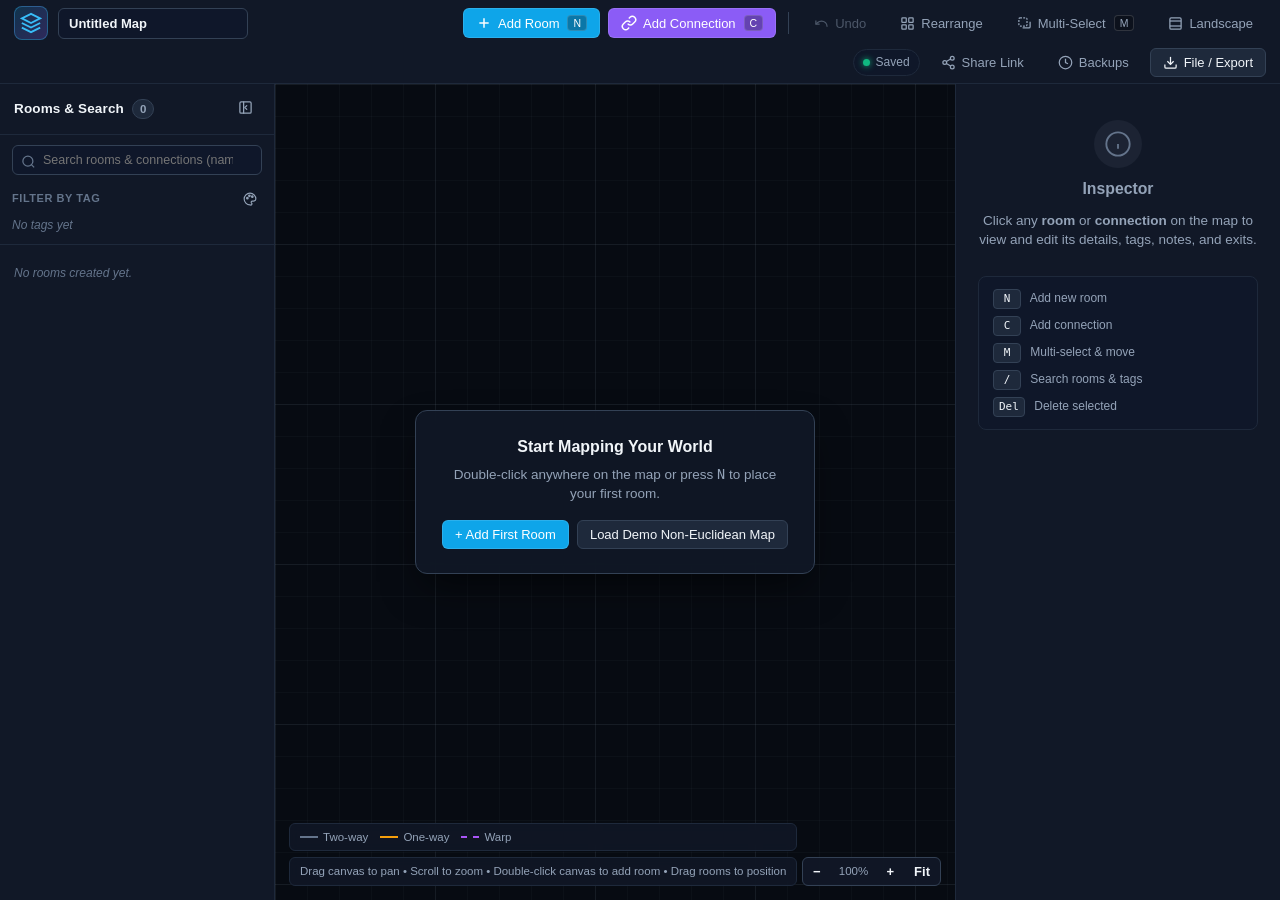
==== non-euclidean-mapper/index.html @ a2748dff "Add global tag colors dialog with backward-compatible save formats" ====
<!DOCTYPE html>
<html lang="en">
<head>
  <meta charset="UTF-8" />
  <meta name="viewport" content="width=device-width, initial-scale=1.0" />
  <title>Non-Euclidean Mapper</title>
  <link rel="icon" type="image/png" href="favicon.png" />
  <link rel="apple-touch-icon" href="favicon.png" />
  <link rel="stylesheet" href="styles.css" />
</head>
<body>
  <div id="app">
    <!-- Top Toolbar -->
    <header class="topbar">
      <div class="brand">
        <div class="brand-icon" title="Non-Euclidean Game Mapper">
          <svg width="22" height="22" viewBox="0 0 24 24" fill="none" stroke="currentColor" stroke-width="2">
            <polygon points="12 2 2 7 12 12 22 7 12 2"></polygon>
            <polyline points="2 17 12 22 22 17"></polyline>
            <polyline points="2 12 12 17 22 12"></polyline>
          </svg>
        </div>
        <input
          id="map-title-input"
          class="map-title-input"
          type="text"
          value="Untitled Map"
          aria-label="Map Title"
          title="Click to rename map"
        />
      </div>

      <div class="toolbar-primary">
        <button id="btn-add-room" class="btn btn-primary" aria-label="Add Room" data-tooltip="Add Room" title="Add a new room (Shortcut: N or Double-click map)">
          <svg width="16" height="16" viewBox="0 0 24 24" fill="none" stroke="currentColor" stroke-width="2.2">
            <line x1="12" y1="5" x2="12" y2="19"></line>
            <line x1="5" y1="12" x2="19" y2="12"></line>
          </svg>
          <span class="btn-label">Add Room</span> <kbd>N</kbd>
        </button>

        <button id="btn-add-connection" class="btn btn-accent" aria-label="Add Connection" data-tooltip="Add Connection" title="Connect two rooms via list or nested visual map (Shortcut: C)">
          <svg width="16" height="16" viewBox="0 0 24 24" fill="none" stroke="currentColor" stroke-width="2.2">
            <path d="M10 13a5 5 0 0 0 7.54.54l3-3a5 5 0 0 0-7.07-7.07l-1.72 1.71"></path>
            <path d="M14 11a5 5 0 0 0-7.54-.54l-3 3a5 5 0 0 0 7.07 7.07l1.71-1.71"></path>
          </svg>
          <span class="btn-label">Add Connection</span> <kbd>C</kbd>
        </button>

        <div class="toolbar-divider"></div>

        <button id="btn-undo" class="btn btn-ghost" aria-label="Undo" data-tooltip="Undo" title="Undo last change (Ctrl+Z)" disabled>
          <svg width="15" height="15" viewBox="0 0 24 24" fill="none" stroke="currentColor" stroke-width="2">
            <path d="M3 7v6h6"></path>
            <path d="M21 17a9 9 0 0 0-9-9 9 9 0 0 0-6 2.3L3 13"></path>
          </svg>
          <span class="btn-label">Undo</span>
        </button>

        <button id="btn-auto-arrange" class="btn btn-ghost" aria-label="Rearrange" data-tooltip="Rearrange" title="Gently rearrange map layout (Undoable)">
          <svg width="15" height="15" viewBox="0 0 24 24" fill="none" stroke="currentColor" stroke-width="2">
            <rect x="3" y="3" width="7" height="7" rx="1"></rect>
            <rect x="14" y="3" width="7" height="7" rx="1"></rect>
            <rect x="14" y="14" width="7" height="7" rx="1"></rect>
            <rect x="3" y="14" width="7" height="7" rx="1"></rect>
          </svg>
          <span class="btn-label">Rearrange</span>
        </button>

        <button id="btn-multi-select" class="btn btn-ghost" aria-label="Multi-Select" data-tooltip="Multi-Select" title="Toggle Multi-Select mode to select &amp; move multiple rooms at once (Shortcut: M or Shift+Click)">
          <svg width="15" height="15" viewBox="0 0 24 24" fill="none" stroke="currentColor" stroke-width="2">
            <rect x="3" y="3" width="13" height="13" rx="2" stroke-dasharray="3 2"></rect>
            <path d="M9 19h10a2 2 0 0 0 2-2V9"></path>
          </svg>
          <span id="multi-select-btn-label" class="btn-label">Multi-Select</span> <kbd>M</kbd>
        </button>

        <button id="btn-landscape-mode" class="btn btn-ghost desktop-only" aria-label="Landscape Mode" data-tooltip="Landscape Mode (Top/Bottom Panels)" title="Toggle Landscape Mode (Move Left &amp; Right sidebars to Top &amp; Bottom)">
          <svg width="15" height="15" viewBox="0 0 24 24" fill="none" stroke="currentColor" stroke-width="2">
            <rect x="3" y="3" width="18" height="18" rx="2"></rect>
            <line x1="3" y1="8" x2="21" y2="8"></line>
            <line x1="3" y1="16" x2="21" y2="16"></line>
          </svg>
          <span class="btn-label">Landscape</span>
        </button>
      </div>

      <div class="toolbar-right">
        <div id="autosave-indicator" class="autosave-pill" aria-label="Autosave status: Saved" data-tooltip="Autosaved" title="Automatic local save &amp; rolling backups enabled">
          <span class="status-dot"></span>
          <span id="autosave-text" class="btn-label">Saved</span>
        </div>

        <button id="btn-share-link" class="btn btn-ghost" aria-label="Share Link" data-tooltip="Share Link" title="Copy compressed shareable link (?save=...)">
          <svg width="15" height="15" viewBox="0 0 24 24" fill="none" stroke="currentColor" stroke-width="2">
            <circle cx="18" cy="5" r="3"></circle>
            <circle cx="6" cy="12" r="3"></circle>
            <circle cx="18" cy="19" r="3"></circle>
            <line x1="8.59" y1="13.51" x2="15.42" y2="17.49"></line>
            <line x1="15.41" y1="6.51" x2="8.59" y2="10.49"></line>
          </svg>
          <span class="btn-label">Share Link</span>
        </button>

        <button id="btn-backups" class="btn btn-ghost" aria-label="Backups" data-tooltip="Backups" title="View autosave history &amp; backups">
          <svg width="15" height="15" viewBox="0 0 24 24" fill="none" stroke="currentColor" stroke-width="2">
            <circle cx="12" cy="12" r="10"></circle>
            <polyline points="12 6 12 12 16 14"></polyline>
          </svg>
          <span class="btn-label">Backups</span>
        </button>

        <div class="dropdown">
          <button id="btn-file-menu" class="btn btn-secondary" aria-label="File / Export" data-tooltip="File / Export" title="File &amp; Export Menu">
            <svg width="15" height="15" viewBox="0 0 24 24" fill="none" stroke="currentColor" stroke-width="2">
              <path d="M21 15v4a2 2 0 0 1-2 2H5a2 2 0 0 1-2-2v-4"></path>
              <polyline points="7 10 12 15 17 10"></polyline>
              <line x1="12" y1="15" x2="12" y2="3"></line>
            </svg>
            <span class="btn-label">File / Export</span>
          </button>
          <div id="file-dropdown-menu" class="dropdown-menu hidden">
            <button id="menu-export-link" class="dropdown-item">
              <span>Copy Shareable Link (<code>?save=...</code>)</span>
              <small>Compressed URL</small>
            </button>
            <div class="dropdown-sep"></div>
            <button id="menu-export-yaml" class="dropdown-item">
              <span>Save as YAML (<code>.yaml</code>)</span>
              <small>Human-readable</small>
            </button>
            <button id="menu-export-json" class="dropdown-item">
              <span>Save as JSON (<code>.json</code>)</span>
              <small>Standard data</small>
            </button>
            <div class="dropdown-sep"></div>
            <button id="menu-import-file" class="dropdown-item">
              <span>Load Map File (<code>.yaml</code> / <code>.json</code>)</span>
            </button>
            <div class="dropdown-sep"></div>
            <button id="menu-load-demo" class="dropdown-item">
              <span>Load Demo Non-Euclidean Map</span>
            </button>
            <button id="menu-clear-map" class="dropdown-item danger">
              <span>New Empty Map</span>
            </button>
          </div>
        </div>
        <input id="file-import-input" type="file" accept=".yaml,.yml,.json" class="hidden" />
      </div>
    </header>

    <!-- Main Workspace -->
    <div class="workspace">
      <!-- Mobile Backdrop for Left Sidebar Dialog -->
      <div id="mobile-left-backdrop" class="mobile-backdrop hidden"></div>

      <!-- Left Sidebar: Search & Filter by Tag or Name (Priority 4) -->
      <aside id="left-sidebar" class="sidebar sidebar-left" aria-label="Rooms and Search">
        <div class="sidebar-header">
          <div style="display: flex; align-items: center; gap: 8px;">
            <h2>Rooms &amp; Search</h2>
            <span id="room-count-badge" class="badge">0</span>
          </div>
          <div style="display: flex; align-items: center; gap: 4px;">
            <button id="btn-collapse-left-sidebar" type="button" class="icon-btn desktop-only" aria-label="Collapse sidebar" data-tooltip="Collapse sidebar" title="Collapse left sidebar">
              <svg width="15" height="15" viewBox="0 0 24 24" fill="none" stroke="currentColor" stroke-width="2" stroke-linecap="round" stroke-linejoin="round">
                <rect x="3" y="3" width="18" height="18" rx="2" ry="2"></rect>
                <line x1="9" y1="3" x2="9" y2="21"></line>
                <polyline points="14 9 11 12 14 15"></polyline>
              </svg>
            </button>
            <button id="btn-close-left-dialog" type="button" class="icon-btn mobile-only" aria-label="Close Search Dialog" title="Close Search Dialog">&times;</button>
          </div>
        </div>

        <div class="search-box-wrap">
          <svg class="search-icon" width="15" height="15" viewBox="0 0 24 24" fill="none" stroke="currentColor" stroke-width="2">
            <circle cx="11" cy="11" r="8"></circle>
            <line x1="21" y1="21" x2="16.65" y2="16.65"></line>
          </svg>
          <input
            id="search-input"
            type="text"
            placeholder="Search rooms &amp; connections (name, label, tag, notes)... (/)"
            autocomplete="off"
          />
          <button id="btn-clear-search" class="icon-btn hidden" title="Clear search">&times;</button>
        </div>

        <div class="tag-filter-section">
          <div class="section-label-row">
            <span class="section-label">Filter by Tag</span>
            <div class="section-label-actions">
              <button id="btn-clear-tag-filter" class="link-btn hidden">Clear</button>
              <button id="btn-tag-colors-filter" type="button" class="icon-btn tag-palette-btn" aria-label="Tag Colors" data-tooltip="Tag Colors" title="Color tags">
                <svg width="14" height="14" viewBox="0 0 24 24" fill="none" stroke="currentColor" stroke-width="2" stroke-linecap="round" stroke-linejoin="round">
                  <path d="M12 22a10 10 0 1 1 10-10c0 2.5-2 3.5-4 3.5h-2a2 2 0 0 0-1.5 3.3A1.9 1.9 0 0 1 12 22z"></path>
                  <circle cx="7.5" cy="10.5" r="1.3" fill="currentColor"></circle>
                  <circle cx="11" cy="6.5" r="1.3" fill="currentColor"></circle>
                  <circle cx="16" cy="8" r="1.3" fill="currentColor"></circle>
                </svg>
              </button>
            </div>
          </div>
          <div id="tag-filter-list" class="tag-chip-list">
            <span class="muted-hint">No tags yet</span>
          </div>
        </div>

        <div id="room-search-results" class="room-list" role="listbox" aria-label="Rooms list">
          <!-- Populated dynamically -->
        </div>
      </aside>

      <!-- Center: Interactive Draggable Map Canvas (Priority 1) -->
      <main id="map-container" class="map-container">
        <svg id="map-svg" class="map-svg" xmlns="http://www.w3.org/2000/svg">
          <defs>
            <!-- Grid pattern -->
            <pattern id="minor-grid" width="32" height="32" patternUnits="userSpaceOnUse">
              <path d="M 32 0 L 0 0 0 32" fill="none" stroke="rgba(148, 163, 184, 0.07)" stroke-width="1" />
            </pattern>
            <pattern id="major-grid" width="160" height="160" patternUnits="userSpaceOnUse">
              <rect width="160" height="160" fill="url(#minor-grid)" />
              <path d="M 160 0 L 0 0 0 160" fill="none" stroke="rgba(148, 163, 184, 0.14)" stroke-width="1" />
            </pattern>

            <!-- Arrowheads for connections -->
            <marker id="arrow-oneway" viewBox="0 0 12 12" refX="9" refY="6" markerWidth="8" markerHeight="8" orient="auto-start-reverse">
              <path d="M 1 2 L 10 6 L 1 10 z" fill="#f59e0b" />
            </marker>
            <marker id="arrow-oneway-warp" viewBox="0 0 12 12" refX="9" refY="6" markerWidth="8" markerHeight="8" orient="auto-start-reverse">
              <path d="M 1 2 L 10 6 L 1 10 z" fill="#c084fc" />
            </marker>
            <marker id="arrow-twoway" viewBox="0 0 12 12" refX="9" refY="6" markerWidth="6.5" markerHeight="6.5" orient="auto-start-reverse">
              <path d="M 2 2.5 L 9.5 6 L 2 9.5 z" fill="#64748b" />
            </marker>
            <marker id="arrow-twoway-warp" viewBox="0 0 12 12" refX="9" refY="6" markerWidth="6.5" markerHeight="6.5" orient="auto-start-reverse">
              <path d="M 2 2.5 L 9.5 6 L 2 9.5 z" fill="#a855f7" />
            </marker>
            <marker id="arrow-selected" viewBox="0 0 12 12" refX="9" refY="6" markerWidth="8" markerHeight="8" orient="auto-start-reverse">
              <path d="M 1 2 L 10 6 L 1 10 z" fill="#38bdf8" />
            </marker>
            <marker id="arrow-search-match" viewBox="0 0 12 12" refX="9" refY="6" markerWidth="8" markerHeight="8" orient="auto-start-reverse">
              <path d="M 1 2 L 10 6 L 1 10 z" fill="#10b981" />
            </marker>

            <!-- Rainbow gradient for room accent bars -->
            <linearGradient id="rainbow-gradient" x1="0%" y1="0%" x2="0%" y2="100%">
              <stop offset="0%" stop-color="#ef4444" />
              <stop offset="20%" stop-color="#f97316" />
              <stop offset="40%" stop-color="#eab308" />
              <stop offset="60%" stop-color="#10b981" />
              <stop offset="80%" stop-color="#06b6d4" />
              <stop offset="100%" stop-color="#8b5cf6" />
            </linearGradient>
          </defs>

          <!-- Infinite background grid -->
          <rect id="grid-bg" width="100%" height="100%" fill="url(#major-grid)" />

          <!-- Pan & Zoom Viewport Group -->
          <g id="map-viewport">
            <g id="connections-layer"></g>
            <g id="rooms-layer"></g>
          </g>
          <rect id="marquee-select-box" class="marquee-select-box hidden" x="0" y="0" width="0" height="0" />
        </svg>

        <!-- Floating button to re-open collapsed Left Sidebar on Desktop -->
        <button
          id="btn-expand-left-sidebar"
          type="button"
          class="map-hud-top-left hidden desktop-only"
          aria-label="Expand Rooms &amp; Search sidebar"
          data-tooltip="Expand Rooms &amp; Search"
          title="Expand Rooms &amp; Search sidebar (/)"
        >
          <svg width="15" height="15" viewBox="0 0 24 24" fill="none" stroke="currentColor" stroke-width="2" stroke-linecap="round" stroke-linejoin="round">
            <rect x="3" y="3" width="18" height="18" rx="2" ry="2"></rect>
            <line x1="9" y1="3" x2="9" y2="21"></line>
            <polyline points="12 9 15 12 12 15"></polyline>
          </svg>
          <span>Rooms &amp; Search</span>
          <span id="expand-room-count-badge" class="badge">0</span>
        </button>

        <!-- Empty State Overlay -->
        <div id="map-empty-state" class="map-empty-state hidden">
          <div class="empty-card">
            <h3>Start Mapping Your World</h3>
            <p>Double-click anywhere on the map or press <kbd>N</kbd> to place your first room.</p>
            <div class="empty-actions">
              <button id="btn-empty-add-room" class="btn btn-primary">+ Add First Room</button>
              <button id="btn-empty-load-demo" class="btn btn-secondary">Load Demo Non-Euclidean Map</button>
            </div>
          </div>
        </div>

        <!-- Map Legend & Bottom Controls -->
        <div class="map-hud-bottom-left">
          <div class="legend-pill">
            <span class="legend-item"><span class="legend-line twoway"></span> Two-way</span>
            <span class="legend-item"><span class="legend-line oneway"></span> One-way</span>
            <span class="legend-item"><span class="legend-line warp"></span> Warp</span>
          </div>
          <div class="map-hint-pill">
            Drag canvas to pan • Scroll to zoom • Double-click canvas to add room • Drag rooms to position
          </div>
        </div>

        <div class="map-hud-bottom-right">
          <button id="btn-zoom-out" class="hud-btn" title="Zoom Out (-)">&minus;</button>
          <span id="zoom-level-text" class="zoom-readout">100%</span>
          <button id="btn-zoom-in" class="hud-btn" title="Zoom In (+)">+</button>
          <button id="btn-zoom-fit" class="hud-btn" title="Center &amp; Fit Map (F)">Fit</button>
        </div>
      </main>

      <!-- Right Sidebar: Room / Connection Inspector & Editor (Priority 2) -->
      <aside id="right-sidebar" class="sidebar sidebar-right">
        <!-- Mobile Bottom Sheet Drag/Expand Handle -->
        <div id="mobile-sheet-handle" class="mobile-sheet-handle mobile-only" title="Tap to toggle compact / full sheet">
          <div class="sheet-pill-bar"></div>
          <span id="mobile-sheet-peek-label" class="mobile-sheet-peek-label">Tap to expand / collapse</span>
        </div>

        <!-- Empty Selection State -->
        <div id="inspector-empty" class="inspector-placeholder">
          <div class="placeholder-icon">
            <svg width="28" height="28" viewBox="0 0 24 24" fill="none" stroke="currentColor" stroke-width="1.6">
              <circle cx="12" cy="12" r="10"></circle>
              <line x1="12" y1="16" x2="12" y2="12"></line>
              <line x1="12" y1="8" x2="12.01" y2="8"></line>
            </svg>
          </div>
          <h3>Inspector</h3>
          <p>Click any <strong>room</strong> or <strong>connection</strong> on the map to view and edit its details, tags, notes, and exits.</p>
          <div class="quick-tips">
            <div><kbd>N</kbd> Add new room</div>
            <div><kbd>C</kbd> Add connection</div>
            <div><kbd>M</kbd> Multi-select &amp; move</div>
            <div><kbd>/</kbd> Search rooms &amp; tags</div>
            <div><kbd>Del</kbd> Delete selected</div>
          </div>
        </div>

        <!-- Multi-Select & Batch Actions -->
        <div id="inspector-multiselect" class="inspector-content hidden">
          <div class="sidebar-header">
            <h2>Multi-Select &amp; Batch Actions</h2>
            <button id="btn-close-multiselect" class="icon-btn" title="Exit Multi-Select (Esc)">&times;</button>
          </div>
          <div class="inspector-body">
            <div class="inspector-card">
              <div class="card-title-row">
                <h4><span id="multiselect-count">0</span> Rooms Selected</h4>
              </div>
              <p class="card-subtext">
                Click rooms (or drag a box on the canvas) to select/deselect them, then <strong>drag any selected room</strong> to move the group together.
              </p>
              <div class="quick-actions-row" style="margin-top: 4px;">
                <button id="btn-multiselect-all" type="button" class="btn btn-secondary btn-sm full-width">
                  Select All Visible Rooms
                </button>
                <button id="btn-multiselect-clear" type="button" class="btn btn-ghost btn-sm full-width">
                  Clear Selection
                </button>
              </div>
            </div>

            <!-- Batch Action 1: Batch Rotation (Positions + Internal Directions) -->
            <div class="inspector-card">
              <div class="card-title-row">
                <h4>Batch Rotate (<span style="font-weight: 400; color: var(--text-secondary);">N &times; 45&deg;</span>)</h4>
              </div>
              <p class="card-subtext">
                Rotate selected rooms around their center of gravity and/or rotate cardinal &amp; ordinal directions on internal connections.
              </p>
              <div class="checkbox-row" style="margin: 2px 0 4px;">
                <label class="checkbox-label">
                  <input id="batch-rot-positions" type="checkbox" checked />
                  Rotate positions around center of gravity
                </label>
                <label class="checkbox-label">
                  <input id="batch-rot-directions" type="checkbox" checked />
                  Rotate internal connection directions (N/NE/E/...)
                </label>
              </div>
              <div id="batch-rotate-btns" class="batch-rotate-row">
                <button type="button" class="btn btn-secondary btn-xs batch-rot-btn" data-steps="-2" title="Rotate 90° Counter-Clockwise">&larrhk; &minus;90&deg;</button>
                <button type="button" class="btn btn-secondary btn-xs batch-rot-btn" data-steps="-1" title="Rotate 45° Counter-Clockwise">&larrhk; &minus;45&deg;</button>
                <button type="button" class="btn btn-secondary btn-xs batch-rot-btn" data-steps="1" title="Rotate 45° Clockwise">&rarrhk; +45&deg;</button>
                <button type="button" class="btn btn-secondary btn-xs batch-rot-btn" data-steps="2" title="Rotate 90° Clockwise">&rarrhk; +90&deg;</button>
                <button type="button" class="btn btn-secondary btn-xs batch-rot-btn" data-steps="4" title="Rotate 180°">&#8635; 180&deg;</button>
              </div>
            </div>

            <!-- Batch Action 2: Batch Tags Add / Remove -->
            <div class="inspector-card">
              <div class="card-title-row">
                <h4>Batch Tags</h4>
              </div>
              <p class="card-subtext">
                Add tags to all selected rooms, or click <strong>&times;</strong> on any tag below to remove it from all selected rooms.
              </p>
              <div id="batch-selected-tags-list" class="tag-chip-list editable-tags"></div>
              <div class="tag-input-row" style="margin-top: 4px;">
                <input id="batch-add-tags-input" type="text" placeholder="Add tag(s) to selected..." list="existing-tags-datalist" />
                <button id="btn-batch-add-tag" class="btn btn-secondary btn-sm" type="button">Add</button>
              </div>
              <div id="batch-existing-tags-chips" class="preset-chips"></div>
            </div>

            <div class="form-group">
              <div class="section-label-row">
                <label>Selected Rooms</label>
              </div>
              <div id="multiselect-rooms-list" class="inspector-conn-list"></div>
            </div>
          </div>
        </div>

        <!-- Room Inspector Form -->
        <div id="inspector-room" class="inspector-content hidden">
          <div class="sidebar-header">
            <h2>Edit Room</h2>
            <div class="header-actions">
              <button id="btn-back-to-connection" class="btn btn-xs btn-secondary hidden" title="Return to previously edited connection">← Connection</button>
              <button id="btn-clone-room-header" class="btn btn-xs btn-secondary" title="Clone this room">Clone</button>
              <button id="btn-fork-room-header" class="btn btn-xs btn-secondary" title="Fork this room into two rooms">Fork</button>
              <button id="btn-center-selected-room" class="btn btn-xs btn-ghost" title="Center camera on this room">Center</button>
              <button id="btn-close-inspector" class="icon-btn" title="Deselect (Esc)">&times;</button>
            </div>
          </div>

          <div class="inspector-body">
            <div class="form-group">
              <label for="edit-room-name">Room Name</label>
              <input id="edit-room-name" type="text" placeholder="e.g. Grand Foyer" />
            </div>

            <div class="form-group">
              <label>Room Color</label>
              <div id="edit-room-colors" class="color-swatch-row"></div>
              <div class="hex-color-input-row">
                <input id="edit-room-color-picker" type="color" class="color-wheel-input" value="#0ea5e9" title="Pick custom color" />
                <input id="edit-room-hex-input" type="text" class="hex-text-input" placeholder="#RRGGBB or rainbow" maxlength="12" />
                <button id="btn-edit-apply-hex" type="button" class="btn btn-secondary btn-xs">Apply</button>
              </div>
            </div>

            <div class="form-group">
              <div class="section-label-row" style="margin-bottom: 0;">
                <label for="edit-room-tags-input">Tags</label>
                <button id="btn-tag-colors-room" type="button" class="icon-btn tag-palette-btn" aria-label="Tag Colors" data-tooltip="Tag Colors" title="Color this room's tags">
                  <svg width="14" height="14" viewBox="0 0 24 24" fill="none" stroke="currentColor" stroke-width="2" stroke-linecap="round" stroke-linejoin="round">
                    <path d="M12 22a10 10 0 1 1 10-10c0 2.5-2 3.5-4 3.5h-2a2 2 0 0 0-1.5 3.3A1.9 1.9 0 0 1 12 22z"></path>
                    <circle cx="7.5" cy="10.5" r="1.3" fill="currentColor"></circle>
                    <circle cx="11" cy="6.5" r="1.3" fill="currentColor"></circle>
                    <circle cx="16" cy="8" r="1.3" fill="currentColor"></circle>
                  </svg>
                </button>
              </div>
              <div id="edit-room-tags-list" class="tag-chip-list editable-tags"></div>
              <div class="tag-input-row">
                <input id="edit-room-tags-input" type="text" placeholder="Add tag (Enter)..." list="existing-tags-datalist" />
                <button id="btn-edit-add-tag" class="btn btn-secondary btn-sm" type="button">Add</button>
              </div>
              <datalist id="existing-tags-datalist"></datalist>
            </div>

            <div class="form-group">
              <label for="edit-room-desc">Description &amp; Notes</label>
              <textarea id="edit-room-desc" rows="4" placeholder="Clues, locked doors, landmarks, puzzles..."></textarea>
            </div>

            <!-- Quick Branching: Add a new room connected to this room -->
            <div class="inspector-card">
              <div class="card-title-row">
                <h4>Quick Explore from Here</h4>
              </div>
              <p class="card-subtext">Walked through an exit? Create &amp; connect a new or existing room:</p>
              <div class="quick-actions-row">
                <button id="btn-branch-new-room" class="btn btn-primary btn-sm full-width">
                  + New Connected Room
                </button>
                <button id="btn-connect-from-here" class="btn btn-accent btn-sm full-width">
                  Link Existing Room...
                </button>
                <button id="btn-clone-room" type="button" class="btn btn-secondary btn-sm full-width" title="Clone this room">
                  ⧉ Clone Room
                </button>
                <button id="btn-fork-room" type="button" class="btn btn-secondary btn-sm full-width" title="Fork this room into two rooms">
                  ⑂ Fork Room
                </button>
              </div>
            </div>

            <!-- Connections list for this room -->
            <div class="form-group">
              <div class="section-label-row">
                <label>Connections (<span id="inspector-conn-count">0</span>)</label>
              </div>
              <div id="inspector-connections-list" class="inspector-conn-list"></div>
            </div>

            <div class="inspector-footer">
              <button id="btn-delete-room" class="btn btn-danger btn-sm full-width">Delete Room</button>
            </div>
          </div>
        </div>

        <!-- Connection Inspector Form -->
        <div id="inspector-connection" class="inspector-content hidden">
          <div class="sidebar-header">
            <h2>Edit Connection</h2>
            <button id="btn-close-conn-inspector" class="icon-btn" title="Deselect (Esc)">&times;</button>
          </div>

          <div class="inspector-body">
            <div class="conn-endpoints-box">
              <div class="endpoint-row">
                <span class="endpoint-badge">From</span>
                <button id="conn-inspect-from-btn" type="button" class="endpoint-room-link" title="Jump to room on map"></button>
                <button id="conn-edit-from-btn" type="button" class="icon-btn endpoint-edit-btn" title="Edit this room (node)">
                  <svg width="13" height="13" viewBox="0 0 24 24" fill="none" stroke="currentColor" stroke-width="2" stroke-linecap="round" stroke-linejoin="round">
                    <path d="M11 4H4a2 2 0 0 0-2 2v14a2 2 0 0 0 2 2h14a2 2 0 0 0 2-2v-7"></path>
                    <path d="M18.5 2.5a2.121 2.121 0 0 1 3 3L12 15l-4 1 1-4 9.5-9.5z"></path>
                  </svg>
                </button>
              </div>
              <div class="endpoint-arrow-row">
                <span id="conn-inspect-dir-icon">↔</span>
                <button id="btn-reverse-conn-dir" type="button" class="btn btn-xs btn-ghost" title="Swap From and To rooms">Swap Ends</button>
              </div>
              <div class="endpoint-row">
                <span class="endpoint-badge">To</span>
                <button id="conn-inspect-to-btn" type="button" class="endpoint-room-link" title="Jump to room on map"></button>
                <button id="conn-edit-to-btn" type="button" class="icon-btn endpoint-edit-btn" title="Edit this room (node)">
                  <svg width="13" height="13" viewBox="0 0 24 24" fill="none" stroke="currentColor" stroke-width="2" stroke-linecap="round" stroke-linejoin="round">
                    <path d="M11 4H4a2 2 0 0 0-2 2v14a2 2 0 0 0 2 2h14a2 2 0 0 0 2-2v-7"></path>
                    <path d="M18.5 2.5a2.121 2.121 0 0 1 3 3L12 15l-4 1 1-4 9.5-9.5z"></path>
                  </svg>
                </button>
              </div>
            </div>

            <div class="form-group">
              <label>Directionality</label>
              <div class="segmented-control">
                <button id="edit-conn-twoway" type="button" class="seg-btn active">↔ Two-Way</button>
                <button id="edit-conn-oneway" type="button" class="seg-btn">→ One-Way Only</button>
              </div>
            </div>

            <div class="form-group">
              <label>Passage Style</label>
              <div class="segmented-control">
                <button id="edit-conn-style-normal" type="button" class="seg-btn active">Normal Corridor</button>
                <button id="edit-conn-style-warp" type="button" class="seg-btn">✦ Warp</button>
              </div>
            </div>

            <div class="form-group">
              <label for="edit-conn-label">Exit Label (From → To)</label>
              <input id="edit-conn-label" type="text" placeholder="e.g. North, Red Door, Hole..." />
              <div class="preset-chips" data-target="edit-conn-label">
                <button type="button" class="chip-btn" data-val="North" data-rev="South">N</button>
                <button type="button" class="chip-btn" data-val="South" data-rev="North">S</button>
                <button type="button" class="chip-btn" data-val="East" data-rev="West">E</button>
                <button type="button" class="chip-btn" data-val="West" data-rev="East">W</button>
                <button type="button" class="chip-btn" data-val="Northeast" data-rev="Southwest">NE</button>
                <button type="button" class="chip-btn" data-val="Northwest" data-rev="Southeast">NW</button>
                <button type="button" class="chip-btn" data-val="Southeast" data-rev="Northwest">SE</button>
                <button type="button" class="chip-btn" data-val="Southwest" data-rev="Northeast">SW</button>
                <button type="button" class="chip-btn" data-val="Up" data-rev="Down">Up</button>
                <button type="button" class="chip-btn" data-val="Down" data-rev="Up">Down</button>
                <button type="button" class="chip-btn" data-val="Warp" data-rev="Warp">Warp</button>
              </div>
            </div>

            <div id="edit-conn-reverse-group" class="form-group">
              <label for="edit-conn-reverse-label">Return Label (To → From, optional)</label>
              <input id="edit-conn-reverse-label" type="text" placeholder="e.g. South, Stairs Down..." />
            </div>

            <div class="form-group">
              <label for="edit-conn-notes">Connection Notes</label>
              <textarea id="edit-conn-notes" rows="3" placeholder="e.g. Requires Blue Key, warps when looking away..."></textarea>
            </div>

            <div class="inspector-footer">
              <button id="btn-delete-connection" class="btn btn-danger btn-sm full-width">Delete Connection</button>
            </div>
          </div>
        </div>
      </aside>

      <!-- Floating Bottom Action Bar on Mobile -->
      <nav id="mobile-bottom-bar" class="mobile-bottom-bar mobile-only" aria-label="Mobile navigation">
        <button id="mob-btn-search" type="button" class="mob-nav-btn" title="Search &amp; Filter Rooms">
          <svg width="18" height="18" viewBox="0 0 24 24" fill="none" stroke="currentColor" stroke-width="2">
            <circle cx="11" cy="11" r="8"></circle>
            <line x1="21" y1="21" x2="16.65" y2="16.65"></line>
          </svg>
          <span>Search</span>
          <span id="mob-search-badge" class="mob-badge">0</span>
        </button>
        <button id="mob-btn-add-room" type="button" class="mob-nav-btn primary" title="Add New Room">
          <svg width="18" height="18" viewBox="0 0 24 24" fill="none" stroke="currentColor" stroke-width="2.2">
            <line x1="12" y1="5" x2="12" y2="19"></line>
            <line x1="5" y1="12" x2="19" y2="12"></line>
          </svg>
          <span>+ Room</span>
        </button>
        <button id="mob-btn-add-conn" type="button" class="mob-nav-btn accent" title="Add Connection">
          <svg width="18" height="18" viewBox="0 0 24 24" fill="none" stroke="currentColor" stroke-width="2.2">
            <path d="M10 13a5 5 0 0 0 7.54.54l3-3a5 5 0 0 0-7.07-7.07l-1.72 1.71"></path>
            <path d="M14 11a5 5 0 0 0-7.54-.54l-3 3a5 5 0 0 0 7.07 7.07l1.71-1.71"></path>
          </svg>
          <span>Connect</span>
        </button>
        <button id="mob-btn-multiselect" type="button" class="mob-nav-btn" title="Toggle Multi-Select">
          <svg width="18" height="18" viewBox="0 0 24 24" fill="none" stroke="currentColor" stroke-width="2">
            <rect x="3" y="3" width="13" height="13" rx="2" stroke-dasharray="3 2"></rect>
            <path d="M9 19h10a2 2 0 0 0 2-2V9"></path>
          </svg>
          <span>Select</span>
          <span id="mob-multi-badge" class="mob-badge hidden">0</span>
        </button>
        <button id="mob-btn-fit" type="button" class="mob-nav-btn" title="Center &amp; Fit Map">
          <svg width="18" height="18" viewBox="0 0 24 24" fill="none" stroke="currentColor" stroke-width="2">
            <polyline points="15 3 21 3 21 9"></polyline>
            <polyline points="9 21 3 21 3 15"></polyline>
            <line x1="21" y1="3" x2="14" y2="10"></line>
            <line x1="3" y1="21" x2="10" y2="14"></line>
          </svg>
          <span>Fit</span>
        </button>
      </nav>
    </div>

    <!-- MODAL 1: Add Room (Priority 2) -->
    <div id="modal-add-room" class="modal-backdrop hidden" role="dialog" aria-modal="true" aria-labelledby="modal-add-room-title">
      <div class="modal-card">
        <div class="modal-header">
          <h3 id="modal-add-room-title">Add New Room</h3>
          <button id="btn-close-add-room" class="icon-btn">&times;</button>
        </div>
        <form id="form-add-room" class="modal-body">
          <!-- Optional banner when branching from an existing room -->
          <div id="branch-from-banner" class="info-banner hidden">
            <span>Connecting from <strong id="branch-source-name"></strong></span>
            <button id="btn-cancel-branch" type="button" class="link-btn">Don't connect</button>
          </div>

          <div class="form-group">
            <label for="new-room-name">Room Name <span class="req">*</span></label>
            <input id="new-room-name" type="text" placeholder="e.g. Mirror Hallway, Library, Cellar..." required />
          </div>

          <!-- Shown when branching from an existing room -->
          <div id="branch-connection-fields" class="branch-fields-box hidden">
            <div class="form-row-2">
              <div class="form-group">
                <label for="branch-exit-label">Exit Taken (From Source)</label>
                <input id="branch-exit-label" type="text" placeholder="e.g. North, Blue Door..." />
                <div class="preset-chips" id="branch-preset-chips">
                  <button type="button" class="chip-btn" data-val="North" data-rev="South">N</button>
                  <button type="button" class="chip-btn" data-val="South" data-rev="North">S</button>
                  <button type="button" class="chip-btn" data-val="East" data-rev="West">E</button>
                  <button type="button" class="chip-btn" data-val="West" data-rev="East">W</button>
                  <button type="button" class="chip-btn" data-val="Northeast" data-rev="Southwest">NE</button>
                  <button type="button" class="chip-btn" data-val="Northwest" data-rev="Southeast">NW</button>
                  <button type="button" class="chip-btn" data-val="Southeast" data-rev="Northwest">SE</button>
                  <button type="button" class="chip-btn" data-val="Southwest" data-rev="Northeast">SW</button>
                  <button type="button" class="chip-btn" data-val="Up" data-rev="Down">Up</button>
                  <button type="button" class="chip-btn" data-val="Down" data-rev="Up">Down</button>
                </div>
              </div>
              <div class="form-group">
                <label for="branch-return-label">Return Label (if Two-Way)</label>
                <input id="branch-return-label" type="text" placeholder="e.g. South..." />
                <div class="checkbox-row" style="margin-top: 8px;">
                  <label class="checkbox-label">
                    <input id="branch-is-twoway" type="checkbox" checked />
                    Two-way connection
                  </label>
                  <label class="checkbox-label">
                    <input id="branch-is-warp" type="checkbox" />
                    Warp
                  </label>
                </div>
              </div>
            </div>
          </div>

          <div class="form-group">
            <label>Color Accent</label>
            <div id="new-room-colors" class="color-swatch-row"></div>
            <div class="hex-color-input-row">
              <input id="new-room-color-picker" type="color" class="color-wheel-input" value="#0ea5e9" title="Pick custom color" />
              <input id="new-room-hex-input" type="text" class="hex-text-input" placeholder="#RRGGBB or rainbow" maxlength="12" />
              <button id="btn-new-apply-hex" type="button" class="btn btn-secondary btn-xs">Apply</button>
            </div>
          </div>

          <div class="form-group">
            <label for="new-room-tags">Tags (comma-separated or click below)</label>
            <input id="new-room-tags" type="text" placeholder="e.g. hub, puzzle, locked-door, save-point" />
            <div id="new-room-existing-tags" class="preset-chips"></div>
          </div>

          <div class="form-group">
            <label for="new-room-desc">Description / Notes (optional)</label>
            <textarea id="new-room-desc" rows="3" placeholder="Items, symbols, puzzles, observations..."></textarea>
          </div>

          <div class="modal-footer">
            <button id="btn-cancel-add-room" type="button" class="btn btn-ghost">Cancel</button>
            <button id="btn-submit-add-room" type="submit" class="btn btn-primary">Create Room</button>
          </div>
        </form>
      </div>
    </div>

    <!-- MODAL 1B: Fork Room Side-by-Side Comparison -->
    <div id="modal-fork-room" class="modal-backdrop hidden" role="dialog" aria-modal="true" aria-labelledby="modal-fork-room-title">
      <div class="modal-card modal-wide">
        <div class="modal-header">
          <h3 id="modal-fork-room-title">Fork Room</h3>
          <button id="btn-close-fork-room" type="button" class="icon-btn">&times;</button>
        </div>

        <form id="form-fork-room" class="modal-body">
          <p class="modal-desc">
            Split this room into two forked rooms. Both sides inherit the parent room's name, color, and notes by default. Use the buttons in the middle to choose whether each tag and connection goes to the <strong>Left</strong> room, <strong>Right</strong> room, or <strong>Both</strong> (default).
          </p>

          <!-- Side-by-Side Room Identity & Color Editors -->
          <div class="fork-columns-grid">
            <!-- Left Fork (Room A) -->
            <div class="fork-side-card">
              <div class="fork-side-header">
                <span class="badge" style="color: #38bdf8; border-color: rgba(56, 189, 248, 0.4);">← Left Room</span>
              </div>
              <div class="form-group">
                <label for="fork-left-name">Room Name <span class="req">*</span></label>
                <input id="fork-left-name" type="text" required />
              </div>
              <div class="form-group">
                <label>Color Accent</label>
                <div id="fork-left-colors" class="color-swatch-row"></div>
                <div class="hex-color-input-row">
                  <input id="fork-left-color-picker" type="color" class="color-wheel-input" value="#0ea5e9" title="Pick custom color" />
                  <input id="fork-left-hex-input" type="text" class="hex-text-input" placeholder="#RRGGBB or rainbow" maxlength="12" />
                  <button id="btn-fork-left-apply-hex" type="button" class="btn btn-secondary btn-xs">Apply</button>
                </div>
              </div>
              <div class="form-group">
                <label for="fork-left-desc">Description / Notes</label>
                <textarea id="fork-left-desc" rows="2" placeholder="Notes for Left Room..."></textarea>
              </div>
            </div>

            <!-- Right Fork (Room B) -->
            <div class="fork-side-card">
              <div class="fork-side-header">
                <span class="badge" style="color: #c084fc; border-color: rgba(192, 132, 252, 0.4);">Right Room →</span>
              </div>
              <div class="form-group">
                <label for="fork-right-name">Room Name <span class="req">*</span></label>
                <input id="fork-right-name" type="text" required />
              </div>
              <div class="form-group">
                <label>Color Accent</label>
                <div id="fork-right-colors" class="color-swatch-row"></div>
                <div class="hex-color-input-row">
                  <input id="fork-right-color-picker" type="color" class="color-wheel-input" value="#0ea5e9" title="Pick custom color" />
                  <input id="fork-right-hex-input" type="text" class="hex-text-input" placeholder="#RRGGBB or rainbow" maxlength="12" />
                  <button id="btn-fork-right-apply-hex" type="button" class="btn btn-secondary btn-xs">Apply</button>
                </div>
              </div>
              <div class="form-group">
                <label for="fork-right-desc">Description / Notes</label>
                <textarea id="fork-right-desc" rows="2" placeholder="Notes for Right Room..."></textarea>
              </div>
            </div>
          </div>

          <!-- Section 0: Default Connection Between Forked Rooms -->
          <div class="custody-section fork-between-conn-section">
            <div class="section-label-row">
              <label class="checkbox-label" style="font-weight: 600; color: var(--text-main);">
                <input id="fork-create-conn" type="checkbox" checked />
                Create Connection Between Forked Rooms
              </label>
              <div class="checkbox-row">
                <label class="checkbox-label">
                  <input id="fork-conn-twoway" type="checkbox" checked />
                  Two-way
                </label>
                <label class="checkbox-label">
                  <input id="fork-conn-warp" type="checkbox" />
                  Warp
                </label>
              </div>
            </div>

            <div id="fork-between-conn-fields" class="fork-columns-grid">
              <div class="form-group" style="margin-bottom: 0;">
                <label for="fork-conn-left-label">Left → Right Connection Name</label>
                <input id="fork-conn-left-label" type="text" placeholder="e.g. East, Mirror, Door..." />
                <div class="preset-chips" id="fork-preset-chips">
                  <button type="button" class="chip-btn" data-val="North" data-rev="South">N</button>
                  <button type="button" class="chip-btn" data-val="South" data-rev="North">S</button>
                  <button type="button" class="chip-btn" data-val="East" data-rev="West">E</button>
                  <button type="button" class="chip-btn" data-val="West" data-rev="East">W</button>
                  <button type="button" class="chip-btn" data-val="Northeast" data-rev="Southwest">NE</button>
                  <button type="button" class="chip-btn" data-val="Northwest" data-rev="Southeast">NW</button>
                  <button type="button" class="chip-btn" data-val="Southeast" data-rev="Northwest">SE</button>
                  <button type="button" class="chip-btn" data-val="Southwest" data-rev="Northeast">SW</button>
                  <button type="button" class="chip-btn" data-val="Up" data-rev="Down">Up</button>
                  <button type="button" class="chip-btn" data-val="Down" data-rev="Up">Down</button>
                </div>
              </div>
              <div class="form-group fork-conn-right-group" style="margin-bottom: 0;">
                <label for="fork-conn-right-label">Right → Left Connection Name</label>
                <input id="fork-conn-right-label" type="text" placeholder="e.g. West, Return..." />
              </div>
            </div>
          </div>

          <!-- Section 1: Tags -->
          <div class="custody-section">
            <div class="section-label-row">
              <span class="section-label">Tags (<span id="fork-tags-count">0</span>)</span>
              <div class="custody-bulk-btns">
                <button type="button" class="btn btn-xs btn-ghost fork-bulk-tags" data-custody="left">All ← Left</button>
                <button type="button" class="btn btn-xs btn-ghost fork-bulk-tags" data-custody="both">All Both</button>
                <button type="button" class="btn btn-xs btn-ghost fork-bulk-tags" data-custody="right">All Right →</button>
              </div>
            </div>
            <div id="fork-tags-custody-list" class="custody-list"></div>
          </div>

          <!-- Section 2: Connections -->
          <div class="custody-section">
            <div class="section-label-row">
              <span class="section-label">Connections (<span id="fork-conns-count">0</span>)</span>
              <div class="custody-bulk-btns">
                <button type="button" class="btn btn-xs btn-ghost fork-bulk-conns" data-custody="left">All ← Left</button>
                <button type="button" class="btn btn-xs btn-ghost fork-bulk-conns" data-custody="both">All Both</button>
                <button type="button" class="btn btn-xs btn-ghost fork-bulk-conns" data-custody="right">All Right →</button>
              </div>
            </div>
            <div id="fork-conns-custody-list" class="custody-list"></div>
          </div>

          <div class="modal-footer">
            <button id="btn-cancel-fork-room" type="button" class="btn btn-ghost">Cancel</button>
            <button id="btn-submit-fork-room" type="submit" class="btn btn-primary">⑂ Fork Room</button>
          </div>
        </form>
      </div>
    </div>

    <!-- MODAL 1C: Tag Colors -->
    <div id="modal-tag-colors" class="modal-backdrop hidden" role="dialog" aria-modal="true" aria-labelledby="modal-tag-colors-title">
      <div class="modal-card">
        <div class="modal-header">
          <h3 id="modal-tag-colors-title">Tag Colors</h3>
          <button id="btn-close-tag-colors" type="button" class="icon-btn">&times;</button>
        </div>
        <div class="modal-body">
          <p class="modal-desc">Pick a color, check one or more tags, then apply. Tag colors show everywhere the tag is used.</p>

          <div class="form-group">
            <div class="section-label-row" style="margin-bottom: 0;">
              <label>Color</label>
              <span id="tag-color-preview" class="tag-pill tag-colored">#0ea5e9</span>
            </div>
            <div id="tag-color-swatches" class="color-swatch-row"></div>
            <div class="hex-color-input-row">
              <input id="tag-color-picker" type="color" class="color-wheel-input" value="#0ea5e9" title="Pick custom color" />
              <input id="tag-color-hex-input" type="text" class="hex-text-input" placeholder="#RRGGBB" maxlength="7" />
              <button id="btn-tag-color-apply-hex" type="button" class="btn btn-secondary btn-xs">Use</button>
            </div>
          </div>

          <div class="form-group">
            <div class="section-label-row" style="margin-bottom: 0;">
              <label>Tags (<span id="tag-color-selected-count">0</span> selected)</label>
              <div class="custody-bulk-btns">
                <button id="btn-tag-color-select-all" type="button" class="btn btn-xs btn-ghost">Select All</button>
                <button id="btn-tag-color-select-none" type="button" class="btn btn-xs btn-ghost">None</button>
              </div>
            </div>
            <input id="tag-color-search" type="text" placeholder="Filter tags..." autocomplete="off" />
            <div id="tag-color-list" class="tag-color-list"></div>
          </div>

          <div class="modal-footer">
            <button id="btn-tag-color-clear" type="button" class="btn btn-ghost">Remove Color</button>
            <button id="btn-tag-color-done" type="button" class="btn btn-secondary">Done</button>
            <button id="btn-tag-color-apply" type="button" class="btn btn-primary">Apply to Selected</button>
          </div>
        </div>
      </div>
    </div>

    <!-- MODAL 2: Add Connection with Search List + Nested Visual Map Picker (Priority 3) -->
    <div id="modal-add-connection" class="modal-backdrop hidden" role="dialog" aria-modal="true" aria-labelledby="modal-add-conn-title">
      <div class="modal-card modal-wide">
        <div class="modal-header">
          <h3 id="modal-add-conn-title">Add Connection Between Rooms</h3>
          <button id="btn-close-add-conn" class="icon-btn">&times;</button>
        </div>

        <form id="form-add-connection" class="modal-body conn-modal-grid">
          <!-- Left Column: Endpoint Selection & Connection Settings -->
          <div class="conn-config-col">
            <!-- Endpoint selector slots -->
            <div class="endpoint-selector-cards">
              <div id="slot-from" class="endpoint-slot active" data-slot="from">
                <div class="slot-header">
                  <span class="slot-label">1. From Room (Origin)</span>
                  <span class="slot-hint">Selecting...</span>
                </div>
                <div id="slot-from-value" class="slot-value empty">Click a room in the list or nested map →</div>
              </div>

              <div class="slot-swap-sep">
                <button id="btn-swap-conn-slots" type="button" class="icon-btn" title="Swap From &amp; To rooms">⇅</button>
              </div>

              <div id="slot-to" class="endpoint-slot" data-slot="to">
                <div class="slot-header">
                  <span class="slot-label">2. To Room (Destination)</span>
                  <span class="slot-hint">Click to pick</span>
                </div>
                <div id="slot-to-value" class="slot-value empty">Click a room in the list or nested map →</div>
              </div>
            </div>

            <div class="form-group">
              <label>Connection Direction</label>
              <div class="segmented-control">
                <button id="new-conn-twoway" type="button" class="seg-btn active">↔ Two-Way (Default)</button>
                <button id="new-conn-oneway" type="button" class="seg-btn">→ One-Way</button>
              </div>
            </div>

            <div class="form-group">
              <label>Passage Style</label>
              <div class="segmented-control">
                <button id="new-conn-style-normal" type="button" class="seg-btn active">Normal Passage</button>
                <button id="new-conn-style-warp" type="button" class="seg-btn">✦ Warp</button>
              </div>
            </div>

            <div class="form-row-2">
              <div class="form-group">
                <label for="new-conn-label">Exit Label (From → To)</label>
                <input id="new-conn-label" type="text" placeholder="e.g. North, Red Door..." />
                <div class="preset-chips" id="new-conn-presets">
                  <button type="button" class="chip-btn" data-val="North" data-rev="South">N</button>
                  <button type="button" class="chip-btn" data-val="South" data-rev="North">S</button>
                  <button type="button" class="chip-btn" data-val="East" data-rev="West">E</button>
                  <button type="button" class="chip-btn" data-val="West" data-rev="East">W</button>
                  <button type="button" class="chip-btn" data-val="Northeast" data-rev="Southwest">NE</button>
                  <button type="button" class="chip-btn" data-val="Northwest" data-rev="Southeast">NW</button>
                  <button type="button" class="chip-btn" data-val="Southeast" data-rev="Northwest">SE</button>
                  <button type="button" class="chip-btn" data-val="Southwest" data-rev="Northeast">SW</button>
                  <button type="button" class="chip-btn" data-val="Up" data-rev="Down">Up</button>
                  <button type="button" class="chip-btn" data-val="Down" data-rev="Up">Down</button>
                  <button type="button" class="chip-btn" data-val="Warp" data-rev="Warp">Warp</button>
                </div>
              </div>

              <div id="new-conn-reverse-group" class="form-group">
                <label for="new-conn-reverse-label">Return Label (To → From)</label>
                <input id="new-conn-reverse-label" type="text" placeholder="e.g. South (optional)" />
              </div>
            </div>

            <div class="form-group">
              <label for="new-conn-notes">Notes (optional)</label>
              <input id="new-conn-notes" type="text" placeholder="e.g. Teleports when walking backwards..." />
            </div>
          </div>

          <!-- Right Column: Room Picker (Search List OR Nested Interactive Map!) -->
          <div class="conn-picker-col">
            <div class="picker-tabs-header">
              <span class="picker-picking-indicator">
                Picking: <strong id="picker-active-slot-label">From Room</strong>
              </span>
              <div class="segmented-control picker-mode-tabs">
                <button id="tab-picker-map" type="button" class="seg-btn active">
                  🗺️ Nested Visual Map
                </button>
                <button id="tab-picker-list" type="button" class="seg-btn">
                  🔍 Search List
                </button>
              </div>
            </div>

            <!-- Filter input works for BOTH list and nested map highlighting! -->
            <div class="picker-search-bar">
              <input
                id="conn-picker-search"
                type="text"
                placeholder="Search rooms by name or tag to filter/highlight..."
                autocomplete="off"
              />
            </div>

            <!-- Mode A: Nested Interactive Map Picker -->
            <div id="picker-map-view" class="picker-map-container">
              <svg id="nested-map-svg" class="nested-map-svg" xmlns="http://www.w3.org/2000/svg">
                <defs>
                  <linearGradient id="nested-rainbow-gradient" x1="0%" y1="0%" x2="0%" y2="100%">
                    <stop offset="0%" stop-color="#ef4444" />
                    <stop offset="20%" stop-color="#f97316" />
                    <stop offset="40%" stop-color="#eab308" />
                    <stop offset="60%" stop-color="#10b981" />
                    <stop offset="80%" stop-color="#06b6d4" />
                    <stop offset="100%" stop-color="#8b5cf6" />
                  </linearGradient>
                  <marker id="nested-arrow-search-match" viewBox="0 0 12 12" refX="9" refY="6" markerWidth="8" markerHeight="8" orient="auto-start-reverse">
                    <path d="M 1 2 L 10 6 L 1 10 z" fill="#10b981" />
                  </marker>
                </defs>
                <rect width="100%" height="100%" fill="url(#minor-grid)" />
                <g id="nested-map-viewport">
                  <g id="nested-connections-layer"></g>
                  <g id="nested-rooms-layer"></g>
                </g>
              </svg>
              <div class="nested-map-hud">
                <span>Click any room node to select it • Drag to pan • Scroll to zoom</span>
                <button id="btn-nested-fit" type="button" class="btn btn-xs btn-secondary">Fit Map</button>
              </div>
            </div>

            <!-- Mode B: Searchable Room List Picker -->
            <div id="picker-list-view" class="picker-list-container hidden">
              <!-- Populated dynamically -->
            </div>
          </div>

          <div class="modal-footer full-span">
            <div id="conn-validation-msg" class="validation-msg"></div>
            <div class="footer-btns">
              <button id="btn-cancel-add-conn" type="button" class="btn btn-ghost">Cancel</button>
              <button id="btn-submit-add-conn" type="submit" class="btn btn-primary">Create Connection</button>
            </div>
          </div>
        </form>
      </div>
    </div>

    <!-- MODAL 3: Autosave & Backups Manager (Priority 5) -->
    <div id="modal-backups" class="modal-backdrop hidden" role="dialog" aria-modal="true" aria-labelledby="modal-backups-title">
      <div class="modal-card">
        <div class="modal-header">
          <h3 id="modal-backups-title">Autosave &amp; Rolling Backups</h3>
          <button id="btn-close-backups" class="icon-btn">&times;</button>
        </div>
        <div class="modal-body">
          <p class="modal-desc">
            Your map is saved automatically to your browser on every change. Rolling snapshots are kept below so you can restore an earlier state or download a backup at any time.
          </p>
          <div class="backup-create-row">
            <input id="manual-backup-label" type="text" placeholder="Checkpoint label (e.g. Before Clocktower Puzzle)..." />
            <button id="btn-create-checkpoint" class="btn btn-secondary btn-sm">Save Checkpoint</button>
          </div>
          <div id="backups-list" class="backups-list">
            <!-- Populated dynamically -->
          </div>
        </div>
      </div>
    </div>

    <!-- Toast Notification Container -->
    <div id="toast-container" class="toast-container"></div>
  </div>

  <script src="batch-actions.js"></script>
  <script src="app.js"></script>
</body>
</html>
---- non-euclidean-mapper/styles.css ----
:root {
  --bg-app: #0b0f19;
  --bg-panel: #111827;
  --bg-panel-elevated: #1e293b;
  --bg-input: #0f172a;
  --border-subtle: #1e293b;
  --border-default: #334155;
  --border-focus: #38bdf8;

  --text-main: #f1f5f9;
  --text-secondary: #94a3b8;
  --text-muted: #64748b;

  --primary: #0ea5e9;
  --primary-hover: #38bdf8;
  --accent: #8b5cf6;
  --accent-hover: #a78bfa;
  --danger: #ef4444;
  --danger-hover: #f87171;
  --success: #10b981;
  --warning: #f59e0b;

  --radius-sm: 6px;
  --radius-md: 8px;
  --radius-lg: 12px;
  --shadow-lg: 0 18px 40px -10px rgba(0, 0, 0, 0.65);
}

* {
  box-sizing: border-box;
  margin: 0;
  padding: 0;
}

html, body {
  width: 100%;
  height: 100%;
  overflow: hidden;
  font-family: -apple-system, BlinkMacSystemFont, "Segoe UI", Roboto, Inter, sans-serif;
  background: var(--bg-app);
  color: var(--text-main);
  font-size: 13.5px;
  line-height: 1.45;
  -webkit-font-smoothing: antialiased;
}

#app {
  display: flex;
  flex-direction: column;
  width: 100vw;
  height: 100vh;
}

.hidden {
  display: none !important;
}

/* ==================== TOP TOOLBAR ==================== */
.topbar {
  min-height: 52px;
  height: auto;
  background: var(--bg-panel);
  border-bottom: 1px solid var(--border-subtle);
  display: flex;
  flex-wrap: wrap;
  align-items: center;
  justify-content: space-between;
  padding: 6px 14px;
  gap: 8px 12px;
  z-index: 30;
  user-select: none;
}

.brand {
  display: flex;
  align-items: center;
  gap: 10px;
  min-width: 190px;
}

.brand-icon {
  width: 34px;
  height: 34px;
  border-radius: var(--radius-md);
  background: linear-gradient(135deg, rgba(14, 165, 233, 0.2), rgba(139, 92, 246, 0.25));
  border: 1px solid rgba(56, 189, 248, 0.35);
  color: #38bdf8;
  display: flex;
  align-items: center;
  justify-content: center;
  flex-shrink: 0;
}

.map-title-input {
  background: transparent;
  border: 1px solid transparent;
  color: var(--text-main);
  font-size: 15px;
  font-weight: 600;
  padding: 4px 8px;
  border-radius: var(--radius-sm);
  width: 185px;
  transition: all 0.15s ease;
}

.map-title-input:hover {
  border-color: var(--border-default);
  background: rgba(255, 255, 255, 0.03);
}

.map-title-input:focus {
  outline: none;
  border-color: var(--border-focus);
  background: var(--bg-input);
}

.toolbar-primary,
.toolbar-right {
  display: flex;
  flex-wrap: wrap;
  align-items: center;
  gap: 6px 8px;
}

.toolbar-right {
  margin-left: auto;
  justify-content: flex-end;
}

.toolbar-divider {
  width: 1px;
  height: 22px;
  background: var(--border-default);
  margin: 0 4px;
}

/* ==================== BUTTONS & CONTROLS ==================== */
.btn {
  display: inline-flex;
  align-items: center;
  justify-content: center;
  gap: 6px;
  padding: 6px 12px;
  border-radius: var(--radius-sm);
  font-size: 13px;
  font-weight: 500;
  border: 1px solid transparent;
  cursor: pointer;
  transition: all 0.14s ease;
  color: var(--text-main);
  background: var(--bg-panel-elevated);
  white-space: nowrap;
}

.btn:disabled {
  opacity: 0.45;
  cursor: not-allowed;
}

.btn kbd {
  font-size: 10.5px;
  padding: 1px 5px;
  border-radius: 4px;
  background: rgba(0, 0, 0, 0.28);
  border: 1px solid rgba(255, 255, 255, 0.15);
  font-family: inherit;
  margin-left: 2px;
}

.btn-primary {
  background: var(--primary);
  color: #fff;
  border-color: rgba(255, 255, 255, 0.12);
}
.btn-primary:hover:not(:disabled) {
  background: var(--primary-hover);
}

.btn-accent {
  background: var(--accent);
  color: #fff;
  border-color: rgba(255, 255, 255, 0.12);
}
.btn-accent:hover:not(:disabled) {
  background: var(--accent-hover);
}

.btn-secondary {
  background: var(--bg-panel-elevated);
  border-color: var(--border-default);
  color: var(--text-main);
}
.btn-secondary:hover:not(:disabled) {
  border-color: #64748b;
  background: #263449;
}

.btn-ghost {
  background: transparent;
  color: var(--text-secondary);
}
.btn-ghost:hover:not(:disabled) {
  background: rgba(255, 255, 255, 0.06);
  color: var(--text-main);
}
.btn-ghost.active {
  background: rgba(14, 165, 233, 0.2);
  color: #7dd3fc;
  border-color: rgba(56, 189, 248, 0.45);
}

.btn-danger {
  background: rgba(239, 68, 68, 0.14);
  color: #fca5a5;
  border-color: rgba(239, 68, 68, 0.35);
}
.btn-danger:hover:not(:disabled) {
  background: var(--danger);
  color: #fff;
}

.btn-sm {
  padding: 5px 10px;
  font-size: 12.5px;
}

.btn-xs {
  padding: 3px 7px;
  font-size: 11.5px;
}

.full-width {
  width: 100%;
}

.icon-btn {
  background: transparent;
  border: none;
  color: var(--text-secondary);
  font-size: 18px;
  line-height: 1;
  padding: 4px 7px;
  border-radius: var(--radius-sm);
  cursor: pointer;
}
.icon-btn:hover {
  color: var(--text-main);
  background: rgba(255, 255, 255, 0.08);
}

.link-btn {
  background: none;
  border: none;
  color: var(--primary-hover);
  font-size: 12px;
  cursor: pointer;
}
.link-btn:hover {
  text-decoration: underline;
}

/* Autosave Pill */
.autosave-pill {
  display: inline-flex;
  align-items: center;
  gap: 6px;
  font-size: 12px;
  color: var(--text-secondary);
  padding: 4px 9px;
  border-radius: 999px;
  background: rgba(15, 23, 42, 0.7);
  border: 1px solid var(--border-subtle);
}

.status-dot {
  width: 7px;
  height: 7px;
  border-radius: 50%;
  background: var(--success);
  box-shadow: 0 0 6px var(--success);
}

/* Dropdown */
.dropdown {
  position: relative;
}

.dropdown-menu {
  position: absolute;
  top: calc(100% + 6px);
  right: 0;
  width: 235px;
  background: var(--bg-panel);
  border: 1px solid var(--border-default);
  border-radius: var(--radius-md);
  box-shadow: var(--shadow-lg);
  padding: 5px;
  z-index: 100;
}

.dropdown-item {
  width: 100%;
  display: flex;
  flex-direction: column;
  align-items: flex-start;
  gap: 1px;
  padding: 7px 10px;
  border: none;
  background: transparent;
  color: var(--text-main);
  font-size: 13px;
  text-align: left;
  border-radius: var(--radius-sm);
  cursor: pointer;
}
.dropdown-item small {
  color: var(--text-muted);
  font-size: 11px;
}
.dropdown-item:hover {
  background: var(--bg-panel-elevated);
}
.dropdown-item.danger {
  color: #fca5a5;
}
.dropdown-sep {
  height: 1px;
  background: var(--border-subtle);
  margin: 4px 0;
}

/* ==================== WORKSPACE & SIDEBARS ==================== */
.workspace {
  flex: 1;
  display: flex;
  min-height: 0;
  position: relative;
}

.sidebar {
  background: var(--bg-panel);
  display: flex;
  flex-direction: column;
  z-index: 15;
}

.sidebar-left {
  width: 275px;
  border-right: 1px solid var(--border-subtle);
  transition: width 0.18s ease;
}

@media (min-width: 769px) {
  .sidebar-left.collapsed {
    width: 0 !important;
    min-width: 0 !important;
    overflow: hidden !important;
    border-right: none !important;
  }

  /* Landscape Mode: Left sidebar moves to Top, Right sidebar moves to Bottom */
  body.landscape-mode .workspace {
    flex-direction: column;
  }

  body.landscape-mode .sidebar-left {
    width: 100%;
    max-height: 210px;
    border-right: none;
    border-bottom: 1px solid var(--border-subtle);
    transition: max-height 0.18s ease;
  }

  body.landscape-mode .sidebar-left.collapsed {
    width: 100% !important;
    max-height: 0 !important;
    height: 0 !important;
    min-height: 0 !important;
    border-bottom: none !important;
  }

  body.landscape-mode .sidebar-left .room-list {
    display: grid;
    grid-template-columns: repeat(auto-fill, minmax(210px, 1fr));
    gap: 6px;
    align-content: start;
  }

  body.landscape-mode .sidebar-right {
    width: 100%;
    max-height: 32vh;
    border-left: none;
    border-top: 1px solid var(--border-subtle);
  }

  body.landscape-mode .sidebar-right .inspector-placeholder {
    flex-direction: row;
    justify-content: center;
    padding: 12px 20px;
    gap: 16px;
    text-align: left;
  }

  body.landscape-mode .sidebar-right .inspector-placeholder .quick-tips {
    display: flex;
    flex-wrap: wrap;
    gap: 10px;
    margin-top: 0;
  }
}

.map-hud-top-left {
  position: absolute;
  top: 12px;
  left: 12px;
  z-index: 20;
  display: inline-flex;
  align-items: center;
  gap: 7px;
  padding: 6px 11px;
  background: rgba(17, 24, 39, 0.92);
  backdrop-filter: blur(8px);
  border: 1px solid var(--border-default);
  border-radius: var(--radius-md);
  color: var(--text-main);
  font-size: 12.5px;
  font-weight: 600;
  cursor: pointer;
  box-shadow: 0 6px 20px rgba(0, 0, 0, 0.45);
  transition: all 0.14s ease;
}

.map-hud-top-left:hover {
  border-color: var(--primary);
  background: var(--bg-panel-elevated);
}

.sidebar-right {
  width: 325px;
  border-left: 1px solid var(--border-subtle);
}

.sidebar-header {
  display: flex;
  align-items: center;
  justify-content: space-between;
  padding: 12px 14px;
  border-bottom: 1px solid var(--border-subtle);
}

.sidebar-header h2 {
  font-size: 13.5px;
  font-weight: 600;
  letter-spacing: 0.01em;
}

.badge {
  background: var(--bg-panel-elevated);
  color: var(--text-secondary);
  border: 1px solid var(--border-default);
  padding: 1px 7px;
  border-radius: 99px;
  font-size: 11.5px;
  font-weight: 600;
}

/* Left Sidebar Search & Tags */
.search-box-wrap {
  position: relative;
  padding: 10px 12px 6px;
}

.search-icon {
  position: absolute;
  left: 21px;
  top: 50%;
  transform: translateY(-25%);
  color: var(--text-muted);
  pointer-events: none;
}

#search-input {
  width: 100%;
  padding: 7px 28px 7px 30px;
  background: var(--bg-input);
  border: 1px solid var(--border-default);
  border-radius: var(--radius-sm);
  color: var(--text-main);
  font-size: 12.5px;
}
#search-input:focus {
  outline: none;
  border-color: var(--border-focus);
}

#btn-clear-search {
  position: absolute;
  right: 16px;
  top: 50%;
  transform: translateY(-25%);
  font-size: 15px;
}

.tag-filter-section {
  padding: 6px 12px 10px;
  border-bottom: 1px solid var(--border-subtle);
}

.section-label-row {
  display: flex;
  align-items: center;
  justify-content: space-between;
  margin-bottom: 6px;
}

.section-label {
  font-size: 11px;
  font-weight: 600;
  text-transform: uppercase;
  letter-spacing: 0.05em;
  color: var(--text-muted);
}

.tag-chip-list {
  display: flex;
  flex-wrap: wrap;
  gap: 5px;
}

.tag-pill {
  display: inline-flex;
  align-items: center;
  gap: 4px;
  padding: 2px 8px;
  border-radius: 999px;
  font-size: 11.5px;
  background: rgba(56, 189, 248, 0.12);
  color: #7dd3fc;
  border: 1px solid rgba(56, 189, 248, 0.28);
  cursor: pointer;
  user-select: none;
  transition: all 0.12s ease;
}

.tag-pill:hover {
  background: rgba(56, 189, 248, 0.22);
}

.tag-pill.active {
  background: var(--primary);
  color: #fff;
  border-color: var(--primary-hover);
}

.tag-pill .remove-tag {
  font-weight: bold;
  margin-left: 2px;
  opacity: 0.75;
}
.tag-pill .remove-tag:hover {
  opacity: 1;
}

.muted-hint {
  color: var(--text-muted);
  font-size: 12px;
  font-style: italic;
}

/* Room Search Results List */
.room-list {
  flex: 1;
  overflow-y: auto;
  padding: 8px;
  display: flex;
  flex-direction: column;
  gap: 5px;
}

.room-list-item {
  padding: 8px 10px;
  border-radius: var(--radius-sm);
  background: rgba(255, 255, 255, 0.02);
  border: 1px solid transparent;
  cursor: pointer;
  transition: all 0.12s ease;
}

.room-list-item:hover {
  background: var(--bg-panel-elevated);
  border-color: var(--border-default);
}

.room-list-item.selected {
  background: rgba(14, 165, 233, 0.14);
  border-color: var(--primary);
}

.room-item-top {
  display: flex;
  align-items: center;
  gap: 7px;
  font-weight: 600;
  font-size: 13px;
}

.room-color-dot {
  width: 9px;
  height: 9px;
  border-radius: 50%;
  flex-shrink: 0;
}
.room-color-dot.rainbow {
  background: linear-gradient(135deg, #ef4444 0%, #f97316 20%, #eab308 40%, #10b981 60%, #06b6d4 80%, #8b5cf6 100%) !important;
}

.room-item-desc {
  color: var(--text-secondary);
  font-size: 11.5px;
  margin-top: 3px;
  white-space: nowrap;
  overflow: hidden;
  text-overflow: ellipsis;
}

.room-item-tags {
  display: flex;
  flex-wrap: wrap;
  gap: 4px;
  margin-top: 5px;
}

.mini-tag {
  font-size: 10.5px;
  padding: 1px 6px;
  border-radius: 99px;
  background: rgba(148, 163, 184, 0.14);
  color: var(--text-secondary);
}

/* ==================== GLOBAL TAG COLORS ==================== */
.tag-pill.tag-colored,
.mini-tag.tag-colored,
.chip-btn.tag-colored {
  background: var(--tag-bg);
  border: 1px solid var(--tag-border);
  color: var(--tag-fg);
}

.tag-pill.tag-colored:hover,
.chip-btn.tag-colored:hover {
  background: var(--tag-bg-hover);
}

.tag-pill.tag-colored.active {
  background: var(--tag-color);
  border-color: var(--tag-color);
  color: #fff;
  box-shadow: 0 0 0 1px rgba(255, 255, 255, 0.35) inset;
}

.section-label-actions {
  display: inline-flex;
  align-items: center;
  gap: 6px;
}

.tag-palette-btn {
  width: 24px;
  height: 24px;
  padding: 0;
  display: inline-flex;
  align-items: center;
  justify-content: center;
  color: var(--text-secondary);
}

.tag-palette-btn:hover {
  color: #f0abfc;
}

.tag-color-list {
  display: flex;
  flex-direction: column;
  gap: 4px;
  max-height: 260px;
  overflow-y: auto;
  margin-top: 6px;
}

.tag-color-row {
  display: flex;
  align-items: center;
  gap: 8px;
  padding: 6px 8px;
  border-radius: var(--radius-sm);
  background: var(--bg-input);
  border: 1px solid var(--border-subtle);
  cursor: pointer;
  font-size: 12px;
}

.tag-color-row.checked {
  border-color: var(--border-focus);
  background: rgba(14, 165, 233, 0.08);
}

.tag-color-row input[type="checkbox"] {
  width: auto;
  margin: 0;
}

.tag-color-row-meta {
  color: var(--text-muted);
  font-size: 11px;
  flex: 1;
  min-width: 0;
  overflow: hidden;
  text-overflow: ellipsis;
  white-space: nowrap;
}

.tag-color-row-meta code {
  font-size: 10.5px;
}

.color-swatch.used-by-tag {
  outline: 1px dashed rgba(255, 255, 255, 0.45);
  outline-offset: 2px;
}

/* ==================== INTERACTIVE MAP CANVAS ==================== */
.map-container {
  flex: 1;
  position: relative;
  background: #070b12;
  overflow: hidden;
  user-select: none;
}

.map-svg {
  width: 100%;
  height: 100%;
  cursor: grab;
  display: block;
}

.map-svg.panning {
  cursor: grabbing;
}

/* SVG Map Nodes & Edges */
.conn-group {
  cursor: pointer;
  transition: opacity 0.16s ease;
}

.conn-group.warp {
  opacity: 0.34;
}

.conn-group.warp.full-warp {
  opacity: 0.64;
}

.conn-group.warp.connected-to-selected {
  opacity: 0.76;
}

.conn-group.warp.full-warp.connected-to-selected {
  opacity: 0.9;
}

.conn-group.warp:hover,
.conn-group.warp.selected {
  opacity: 1;
}

.conn-hit-area {
  fill: none;
  stroke: transparent;
  stroke-width: 16px;
}

.conn-path {
  fill: none;
  stroke: #64748b;
  stroke-width: 2.2px;
  transition: stroke 0.12s, stroke-width 0.12s;
}

.conn-group.oneway .conn-path {
  stroke: #f59e0b;
  stroke-width: 2.4px;
}

.conn-group.warp .conn-path {
  stroke: #a855f7;
  stroke-dasharray: 7 5;
  stroke-width: 2.4px;
}

.conn-group:hover .conn-path {
  stroke: #e2e8f0;
  stroke-width: 3.2px;
}

.conn-group.selected .conn-path {
  stroke: #38bdf8;
  stroke-width: 3.5px;
}

.conn-label-bg {
  fill: rgba(15, 23, 42, 0.88);
  stroke: #334155;
  stroke-width: 1px;
  rx: 4px;
  transition: opacity 0.15s ease, fill 0.15s ease, stroke 0.15s ease;
}

.conn-group.warp .conn-label-bg {
  fill: rgba(15, 23, 42, 0.54);
  stroke: rgba(168, 85, 247, 0.45);
  opacity: 0.72;
}

.conn-group.warp.full-warp .conn-label-bg {
  fill: rgba(15, 23, 42, 0.8);
  stroke: rgba(168, 85, 247, 0.68);
  opacity: 0.9;
}

.conn-group.selected .conn-label-bg {
  stroke: #38bdf8;
  fill: rgba(15, 23, 42, 0.96);
  opacity: 1;
}

.conn-label-text {
  fill: #cbd5e1;
  font-size: 10.5px;
  font-weight: 600;
  text-anchor: middle;
  dominant-baseline: central;
  pointer-events: none;
  transition: opacity 0.15s ease, fill 0.15s ease;
}

.conn-group.warp .conn-label-text {
  fill: rgba(233, 213, 255, 0.78);
}

.conn-group.warp.full-warp .conn-label-text {
  fill: rgba(243, 232, 255, 0.94);
}

.conn-group.warp:hover .conn-label-bg,
.conn-group.warp.selected .conn-label-bg {
  fill: rgba(15, 23, 42, 0.94);
  stroke: #c084fc;
  opacity: 1;
}

.conn-group.warp:hover .conn-label-text,
.conn-group.warp.selected .conn-label-text {
  fill: #f3e8ff;
  opacity: 1;
}

/* Dimmed and Search Match for Connections */
.conn-group.dimmed {
  opacity: 0.12 !important;
}

.conn-group.search-match {
  opacity: 1 !important;
}

.conn-group.search-match .conn-path {
  stroke: #10b981 !important;
  stroke-width: 3.5px !important;
  filter: drop-shadow(0 0 5px rgba(16, 185, 129, 0.7));
}

.conn-group.search-match .conn-label-bg {
  stroke: #10b981 !important;
  stroke-width: 1.5px !important;
  fill: rgba(6, 78, 59, 0.95) !important;
  opacity: 1 !important;
}

.conn-group.search-match .conn-label-text {
  fill: #a7f3d0 !important;
  font-weight: 700 !important;
}

/* Sidebar Connection Search Item */
.conn-search-item {
  border-left: 3px solid #64748b;
}

.conn-search-item.warp {
  border-left-color: #a855f7;
}

.conn-search-item.oneway {
  border-left-color: #f59e0b;
}

.conn-search-item:hover {
  border-left-color: var(--primary);
}

.conn-search-badge {
  font-size: 10px;
  font-weight: 700;
  padding: 1px 5px;
  border-radius: var(--radius-sm);
  background: var(--bg-card);
  border: 1px solid var(--border-subtle);
  color: var(--text-secondary);
}

/* Room Nodes on SVG */
.room-node {
  cursor: pointer;
  transition: opacity 0.18s ease;
}

.room-node.dimmed {
  opacity: 0.22;
}

.room-card-bg {
  fill: #131c2e;
  stroke: #334155;
  stroke-width: 1.6px;
  rx: 8px;
  filter: drop-shadow(0 6px 14px rgba(0, 0, 0, 0.45));
  transition: stroke 0.12s, stroke-width 0.12s;
}

.room-node:hover .room-card-bg {
  stroke: #94a3b8;
}

.room-node.selected .room-card-bg {
  stroke: #38bdf8;
  stroke-width: 2.8px;
  fill: #17233b;
}

.room-node.multi-selected .room-card-bg {
  stroke: #38bdf8;
  stroke-width: 2.6px;
  stroke-dasharray: 6 3;
  fill: #182742;
}

.marquee-select-box {
  fill: rgba(14, 165, 233, 0.14);
  stroke: #38bdf8;
  stroke-width: 1.5px;
  stroke-dasharray: 5 3;
  pointer-events: none;
}

.room-node.search-match .room-card-bg {
  stroke: #10b981;
  stroke-width: 2.4px;
}

.room-accent-bar {
  rx: 3px;
}

.room-title-text {
  fill: #f8fafc;
  font-size: 13px;
  font-weight: 600;
  pointer-events: none;
}

.room-sub-text {
  fill: #94a3b8;
  font-size: 10.5px;
  pointer-events: none;
}

.room-tag-badge-bg {
  fill: rgba(56, 189, 248, 0.14);
  stroke: rgba(56, 189, 248, 0.3);
  stroke-width: 0.8px;
  rx: 4px;
}

.room-tag-badge-text {
  fill: #7dd3fc;
  font-size: 9.5px;
  font-weight: 500;
  pointer-events: none;
}

.room-quick-add-btn {
  opacity: 0;
  transition: opacity 0.15s ease;
  cursor: pointer;
}

.room-node:hover .room-quick-add-btn,
.room-node.selected .room-quick-add-btn {
  opacity: 1;
}

.room-quick-add-circle {
  fill: var(--primary);
  stroke: #0b0f19;
  stroke-width: 2px;
}
.room-quick-add-btn:hover .room-quick-add-circle {
  fill: var(--primary-hover);
}

/* Map HUD & Empty Overlay */
.map-empty-state {
  position: absolute;
  inset: 0;
  display: flex;
  align-items: center;
  justify-content: center;
  pointer-events: none;
}

.empty-card {
  pointer-events: auto;
  background: rgba(17, 24, 39, 0.92);
  backdrop-filter: blur(8px);
  border: 1px solid var(--border-default);
  border-radius: var(--radius-lg);
  padding: 24px 28px;
  text-align: center;
  max-width: 400px;
  box-shadow: var(--shadow-lg);
}

.empty-card h3 {
  font-size: 16px;
  margin-bottom: 6px;
}

.empty-card p {
  color: var(--text-secondary);
  margin-bottom: 16px;
}

.empty-actions {
  display: flex;
  gap: 8px;
  justify-content: center;
}

.map-hud-bottom-left {
  position: absolute;
  left: 14px;
  bottom: 14px;
  display: flex;
  flex-direction: column;
  gap: 6px;
  pointer-events: none;
}

.legend-pill,
.map-hint-pill {
  background: rgba(17, 24, 39, 0.86);
  backdrop-filter: blur(6px);
  border: 1px solid var(--border-subtle);
  padding: 5px 10px;
  border-radius: var(--radius-sm);
  color: var(--text-secondary);
  font-size: 11.5px;
  display: inline-flex;
  align-items: center;
  gap: 12px;
}

.legend-item {
  display: inline-flex;
  align-items: center;
  gap: 5px;
}

.legend-line {
  width: 18px;
  height: 2.5px;
  display: inline-block;
}
.legend-line.twoway {
  background: #64748b;
}
.legend-line.oneway {
  background: #f59e0b;
}
.legend-line.warp {
  border-bottom: 2.5px dashed #a855f7;
  height: 0;
}

.map-hud-bottom-right {
  position: absolute;
  right: 14px;
  bottom: 14px;
  display: flex;
  align-items: center;
  background: rgba(17, 24, 39, 0.9);
  border: 1px solid var(--border-default);
  border-radius: var(--radius-sm);
  overflow: hidden;
}

.hud-btn {
  background: transparent;
  border: none;
  color: var(--text-main);
  padding: 6px 10px;
  cursor: pointer;
  font-size: 13px;
  font-weight: 600;
}
.hud-btn:hover {
  background: var(--bg-panel-elevated);
}

.zoom-readout {
  font-size: 11.5px;
  color: var(--text-secondary);
  min-width: 46px;
  text-align: center;
}

/* ==================== RIGHT SIDEBAR INSPECTOR ==================== */
.inspector-placeholder {
  padding: 36px 22px;
  text-align: center;
  color: var(--text-secondary);
  display: flex;
  flex-direction: column;
  align-items: center;
  gap: 10px;
}

.placeholder-icon {
  width: 48px;
  height: 48px;
  border-radius: 50%;
  background: rgba(148, 163, 184, 0.08);
  display: flex;
  align-items: center;
  justify-content: center;
  color: var(--text-muted);
}

.quick-tips {
  margin-top: 16px;
  background: rgba(15, 23, 42, 0.65);
  border: 1px solid var(--border-subtle);
  border-radius: var(--radius-md);
  padding: 12px 14px;
  text-align: left;
  width: 100%;
  display: flex;
  flex-direction: column;
  gap: 7px;
  font-size: 12px;
}

.quick-tips kbd {
  display: inline-block;
  min-width: 28px;
  text-align: center;
  padding: 1px 5px;
  background: var(--bg-panel-elevated);
  border: 1px solid var(--border-default);
  border-radius: 4px;
  font-size: 11px;
  margin-right: 6px;
  color: var(--text-main);
}

.inspector-content {
  display: flex;
  flex-direction: column;
  height: 100%;
}

.header-actions {
  display: flex;
  align-items: center;
  gap: 4px;
}

.inspector-body {
  flex: 1;
  overflow-y: auto;
  padding: 14px;
  display: flex;
  flex-direction: column;
  gap: 14px;
}

.form-group {
  display: flex;
  flex-direction: column;
  gap: 5px;
}

.form-group label {
  font-size: 12px;
  font-weight: 600;
  color: var(--text-secondary);
}

.req {
  color: var(--danger);
}

input[type="text"],
textarea {
  width: 100%;
  background: var(--bg-input);
  border: 1px solid var(--border-default);
  border-radius: var(--radius-sm);
  color: var(--text-main);
  padding: 7px 10px;
  font-size: 13px;
  font-family: inherit;
}

input[type="text"]:focus,
textarea:focus {
  outline: none;
  border-color: var(--border-focus);
}

textarea {
  resize: vertical;
}

.color-swatch-row {
  display: flex;
  gap: 7px;
  flex-wrap: wrap;
}

.color-swatch {
  width: 22px;
  height: 22px;
  border-radius: 50%;
  border: 2px solid transparent;
  cursor: pointer;
  transition: transform 0.12s ease;
}
.color-swatch:hover {
  transform: scale(1.12);
}
.color-swatch.active {
  border-color: #fff;
  box-shadow: 0 0 0 2px var(--primary);
}
.color-swatch.rainbow {
  background: linear-gradient(135deg, #ef4444 0%, #f97316 20%, #eab308 40%, #10b981 60%, #06b6d4 80%, #8b5cf6 100%) !important;
}

.hex-color-input-row {
  display: flex;
  align-items: center;
  gap: 6px;
  margin-top: 4px;
}

.color-wheel-input {
  width: 28px;
  height: 28px;
  padding: 0;
  border: 1px solid var(--border-default);
  border-radius: var(--radius-sm);
  background: transparent;
  cursor: pointer;
  flex-shrink: 0;
}

.color-wheel-input::-webkit-color-swatch-wrapper {
  padding: 2px;
}

.color-wheel-input::-webkit-color-swatch {
  border: none;
  border-radius: 4px;
}

.hex-text-input {
  width: 96px !important;
  font-family: ui-monospace, SFMono-Regular, Menlo, Monaco, Consolas, monospace !important;
  font-size: 12px !important;
  padding: 4px 8px !important;
  text-transform: lowercase;
}

.tag-input-row {
  display: flex;
  gap: 6px;
}

.inspector-card {
  background: rgba(14, 165, 233, 0.07);
  border: 1px solid rgba(56, 189, 248, 0.22);
  border-radius: var(--radius-md);
  padding: 11px;
  display: flex;
  flex-direction: column;
  gap: 7px;
}

.card-title-row h4 {
  font-size: 12.5px;
  color: #7dd3fc;
}

.card-subtext {
  font-size: 11.5px;
  color: var(--text-secondary);
}

.quick-actions-row {
  display: flex;
  flex-direction: column;
  gap: 6px;
}

.inspector-conn-list {
  display: flex;
  flex-direction: column;
  gap: 6px;
}

.conn-item-card {
  display: flex;
  align-items: center;
  justify-content: space-between;
  padding: 7px 9px;
  background: var(--bg-input);
  border: 1px solid var(--border-subtle);
  border-radius: var(--radius-sm);
  font-size: 12px;
  gap: 6px;
}

.conn-item-card:hover {
  border-color: var(--border-default);
}

.conn-item-main {
  display: flex;
  flex-direction: column;
  gap: 2px;
  min-width: 0;
  flex: 1;
  cursor: pointer;
}

.conn-item-target {
  font-weight: 600;
  color: var(--text-main);
  white-space: nowrap;
  overflow: hidden;
  text-overflow: ellipsis;
}

.conn-item-meta {
  font-size: 11px;
  color: var(--text-secondary);
}

.inspector-footer {
  margin-top: auto;
  padding-top: 10px;
  border-top: 1px solid var(--border-subtle);
}

/* Batch Actions in Multi-Select Inspector */
.batch-rotate-row {
  display: grid;
  grid-template-columns: repeat(5, 1fr);
  gap: 5px;
  margin-top: 4px;
}

.batch-rot-btn {
  padding: 5px 4px;
  font-size: 11px;
  font-weight: 600;
}

.tag-pill.partial-tag {
  background: rgba(148, 163, 184, 0.14);
  border-color: rgba(148, 163, 184, 0.38);
  border-style: dashed;
  color: #cbd5e1;
}

/* Connection Inspector Specifics */
.conn-endpoints-box {
  background: var(--bg-input);
  border: 1px solid var(--border-default);
  border-radius: var(--radius-md);
  padding: 10px;
  display: flex;
  flex-direction: column;
  gap: 6px;
}

.endpoint-row {
  display: flex;
  align-items: center;
  gap: 8px;
}

.endpoint-badge {
  font-size: 11px;
  text-transform: uppercase;
  color: var(--text-muted);
  font-weight: 600;
  min-width: 38px;
  flex-shrink: 0;
}

.endpoint-room-link {
  flex: 1;
  text-align: left;
  background: var(--bg-panel-elevated);
  border: 1px solid var(--border-subtle);
  color: var(--primary-hover);
  padding: 5px 9px;
  border-radius: var(--radius-sm);
  font-weight: 600;
  font-size: 12.5px;
  cursor: pointer;
  display: flex;
  align-items: center;
  gap: 6px;
  min-width: 0;
  overflow: hidden;
  text-overflow: ellipsis;
  white-space: nowrap;
  transition: all 0.15s ease;
}
.endpoint-room-link:hover {
  border-color: var(--primary);
  background: var(--bg-card);
}

.endpoint-edit-btn {
  width: 28px;
  height: 28px;
  display: inline-flex;
  align-items: center;
  justify-content: center;
  border-radius: var(--radius-sm);
  background: var(--bg-panel-elevated);
  border: 1px solid var(--border-subtle);
  color: var(--text-secondary);
  cursor: pointer;
  flex-shrink: 0;
  transition: all 0.15s ease;
}
.endpoint-edit-btn:hover {
  background: var(--bg-card);
  border-color: var(--primary);
  color: var(--primary);
  transform: translateY(-1px);
}

.endpoint-arrow-row {
  display: flex;
  align-items: center;
  justify-content: space-between;
  padding: 0 4px 0 48px;
  color: var(--text-secondary);
}

.segmented-control {
  display: flex;
  background: var(--bg-input);
  border: 1px solid var(--border-default);
  border-radius: var(--radius-sm);
  padding: 2px;
  gap: 2px;
}

.seg-btn {
  flex: 1;
  background: transparent;
  border: none;
  color: var(--text-secondary);
  padding: 5px 8px;
  font-size: 12px;
  font-weight: 500;
  border-radius: 4px;
  cursor: pointer;
  transition: all 0.12s;
}

.seg-btn.active {
  background: var(--bg-panel-elevated);
  color: var(--text-main);
  box-shadow: 0 1px 3px rgba(0, 0, 0, 0.3);
}

.preset-chips {
  display: flex;
  flex-wrap: wrap;
  gap: 4px;
  margin-top: 4px;
}

.chip-btn {
  background: var(--bg-panel-elevated);
  border: 1px solid var(--border-default);
  color: var(--text-secondary);
  border-radius: 4px;
  padding: 2px 7px;
  font-size: 11px;
  cursor: pointer;
  transition: background 0.12s ease, border-color 0.12s ease, color 0.12s ease, opacity 0.12s ease;
}
.chip-btn:hover {
  color: var(--text-main);
  border-color: var(--primary);
}
.chip-btn.tag-prefix-match {
  background: rgba(14, 165, 233, 0.22);
  border-color: #38bdf8;
  color: #e0f2fe;
  font-weight: 600;
  box-shadow: 0 0 0 1px rgba(56, 189, 248, 0.35);
}
.chip-btn.tag-prefix-dimmed {
  opacity: 0.42;
}
.chip-btn.tag-already-added {
  background: rgba(16, 185, 129, 0.16);
  border-color: rgba(16, 185, 129, 0.5);
  color: #6ee7b7;
}

/* ==================== MODALS ==================== */
.modal-backdrop {
  position: fixed;
  inset: 0;
  background: rgba(3, 7, 18, 0.75);
  backdrop-filter: blur(4px);
  display: flex;
  align-items: center;
  justify-content: center;
  z-index: 60;
  padding: 20px;
}

.modal-card {
  background: var(--bg-panel);
  border: 1px solid var(--border-default);
  border-radius: var(--radius-lg);
  width: 100%;
  max-width: 500px;
  box-shadow: var(--shadow-lg);
  display: flex;
  flex-direction: column;
  max-height: 90vh;
}

.modal-card.modal-wide {
  max-width: 920px;
}

.modal-header {
  display: flex;
  align-items: center;
  justify-content: space-between;
  padding: 14px 18px;
  border-bottom: 1px solid var(--border-subtle);
}

.modal-header h3 {
  font-size: 15px;
  font-weight: 600;
}

.modal-body {
  padding: 16px 18px;
  overflow-y: auto;
  display: flex;
  flex-direction: column;
  gap: 14px;
}

.modal-footer {
  display: flex;
  align-items: center;
  justify-content: flex-end;
  gap: 8px;
  padding-top: 12px;
  border-top: 1px solid var(--border-subtle);
}

.info-banner {
  background: rgba(14, 165, 233, 0.12);
  border: 1px solid rgba(56, 189, 248, 0.35);
  padding: 8px 12px;
  border-radius: var(--radius-sm);
  display: flex;
  align-items: center;
  justify-content: space-between;
  font-size: 12.5px;
}

.branch-fields-box {
  background: rgba(15, 23, 42, 0.65);
  border: 1px solid var(--border-default);
  border-radius: var(--radius-md);
  padding: 12px;
}

.form-row-2 {
  display: grid;
  grid-template-columns: 1fr 1fr;
  gap: 12px;
}

.checkbox-row {
  display: flex;
  flex-direction: column;
  gap: 5px;
}

.checkbox-label {
  display: inline-flex;
  align-items: center;
  gap: 6px;
  font-size: 12px;
  color: var(--text-main);
  cursor: pointer;
}

/* ==================== CONNECTION MODAL + NESTED VISUAL MAP (Priority 3) ==================== */
.conn-modal-grid {
  display: grid;
  grid-template-columns: 340px 1fr;
  gap: 18px;
}

.conn-config-col {
  display: flex;
  flex-direction: column;
  gap: 12px;
}

.endpoint-selector-cards {
  display: flex;
  flex-direction: column;
  gap: 4px;
}

.endpoint-slot {
  background: var(--bg-input);
  border: 1.5px solid var(--border-default);
  border-radius: var(--radius-md);
  padding: 9px 11px;
  cursor: pointer;
  transition: all 0.14s ease;
}

.endpoint-slot.active {
  border-color: var(--primary);
  background: rgba(14, 165, 233, 0.08);
  box-shadow: 0 0 0 2px rgba(14, 165, 233, 0.2);
}

.slot-header {
  display: flex;
  align-items: center;
  justify-content: space-between;
  font-size: 11px;
  margin-bottom: 3px;
}

.slot-label {
  font-weight: 600;
  text-transform: uppercase;
  color: var(--text-secondary);
}

.endpoint-slot.active .slot-hint {
  color: var(--primary-hover);
  font-weight: 600;
}

.slot-value {
  font-size: 13.5px;
  font-weight: 600;
  color: var(--text-main);
}

.slot-value.empty {
  font-weight: 400;
  font-size: 12px;
  color: var(--text-muted);
}

.slot-swap-sep {
  display: flex;
  justify-content: center;
  margin: -2px 0;
}

/* Right Column: Nested Map / Search List Picker */
.conn-picker-col {
  display: flex;
  flex-direction: column;
  gap: 8px;
  min-height: 370px;
}

.picker-tabs-header {
  display: flex;
  align-items: center;
  justify-content: space-between;
  gap: 10px;
}

.picker-picking-indicator {
  font-size: 12.5px;
  color: var(--text-secondary);
}
.picker-picking-indicator strong {
  color: var(--primary-hover);
}

.picker-mode-tabs {
  width: 270px;
}

.picker-map-container {
  flex: 1;
  position: relative;
  background: #070b12;
  border: 1px solid var(--border-default);
  border-radius: var(--radius-md);
  overflow: hidden;
  min-height: 310px;
}

.nested-map-svg {
  width: 100%;
  height: 100%;
  cursor: grab;
  display: block;
}
.nested-map-svg.panning {
  cursor: grabbing;
}

.nested-map-hud {
  position: absolute;
  left: 8px;
  right: 8px;
  bottom: 8px;
  display: flex;
  align-items: center;
  justify-content: space-between;
  background: rgba(15, 23, 42, 0.88);
  padding: 5px 10px;
  border-radius: var(--radius-sm);
  font-size: 11px;
  color: var(--text-secondary);
  border: 1px solid var(--border-subtle);
}

.picker-list-container {
  flex: 1;
  background: var(--bg-input);
  border: 1px solid var(--border-default);
  border-radius: var(--radius-md);
  overflow-y: auto;
  max-height: 330px;
  padding: 6px;
  display: flex;
  flex-direction: column;
  gap: 4px;
}

.full-span {
  grid-column: 1 / -1;
  justify-content: space-between;
}

.validation-msg {
  color: #fca5a5;
  font-size: 12.5px;
}

.footer-btns {
  display: flex;
  gap: 8px;
}

/* ==================== FORK ROOM MODAL & CUSTODY ASSIGNMENT ==================== */
.fork-columns-grid {
  display: grid;
  grid-template-columns: 1fr 1fr;
  gap: 14px;
}

.fork-side-card {
  background: rgba(15, 23, 42, 0.72);
  border: 1px solid var(--border-default);
  border-radius: var(--radius-md);
  padding: 12px;
  display: flex;
  flex-direction: column;
  gap: 10px;
}

.fork-side-header {
  display: flex;
  align-items: center;
  justify-content: space-between;
}

.fork-conn-right-group {
  text-align: right;
  align-items: flex-end;
}

.fork-conn-right-group input {
  text-align: right;
}

.custody-section {
  background: rgba(15, 23, 42, 0.52);
  border: 1px solid var(--border-subtle);
  border-radius: var(--radius-md);
  padding: 10px 12px;
  display: flex;
  flex-direction: column;
  gap: 8px;
}

.custody-bulk-btns {
  display: flex;
  gap: 4px;
}

.custody-list {
  display: flex;
  flex-direction: column;
  gap: 6px;
  max-height: 220px;
  overflow-y: auto;
}

.custody-row {
  display: grid;
  grid-template-columns: 1fr auto 1fr;
  align-items: center;
  gap: 10px;
  padding: 7px 10px;
  background: var(--bg-input);
  border: 1px solid var(--border-subtle);
  border-radius: var(--radius-sm);
}

.custody-side-cell {
  display: flex;
  align-items: center;
  gap: 6px;
  min-width: 0;
  font-size: 12px;
  transition: opacity 0.14s ease, filter 0.14s ease;
}

.custody-side-cell.right {
  justify-content: flex-end;
  text-align: right;
}

.custody-side-cell.inactive {
  opacity: 0.24;
  filter: grayscale(0.9);
  text-decoration: line-through;
}

.custody-conn-pill {
  display: inline-flex;
  align-items: center;
  gap: 6px;
  padding: 4px 8px;
  border-radius: var(--radius-sm);
  background: var(--bg-panel-elevated);
  border: 1px solid var(--border-default);
  max-width: 100%;
  overflow: hidden;
  text-overflow: ellipsis;
  white-space: nowrap;
}

.custody-center-controls {
  display: inline-flex;
  background: var(--bg-panel);
  border: 1px solid var(--border-default);
  border-radius: var(--radius-sm);
  padding: 2px;
  gap: 2px;
  flex-shrink: 0;
}

.custody-btn {
  background: transparent;
  border: 1px solid transparent;
  color: var(--text-secondary);
  padding: 4px 8px;
  font-size: 11px;
  font-weight: 600;
  border-radius: 4px;
  cursor: pointer;
  transition: all 0.12s ease;
  white-space: nowrap;
}

.custody-btn:hover {
  color: var(--text-main);
  background: rgba(255, 255, 255, 0.05);
}

.custody-btn.active[data-val="left"] {
  background: rgba(14, 165, 233, 0.22);
  color: #7dd3fc;
  border-color: rgba(56, 189, 248, 0.45);
}

.custody-btn.active[data-val="both"] {
  background: rgba(16, 185, 129, 0.22);
  color: #6ee7b7;
  border-color: rgba(16, 185, 129, 0.45);
}

.custody-btn.active[data-val="right"] {
  background: rgba(168, 85, 247, 0.22);
  color: #d8b4fe;
  border-color: rgba(192, 132, 252, 0.45);
}

@media (max-width: 768px) {
  .fork-columns-grid {
    grid-template-columns: 1fr;
  }

  .custody-row {
    grid-template-columns: 1fr;
    gap: 6px;
    text-align: center;
  }

  .custody-side-cell,
  .custody-side-cell.right {
    justify-content: center;
    text-align: center;
  }

  .custody-center-controls {
    justify-self: center;
  }
}

/* ==================== BACKUPS MODAL ==================== */
.modal-desc {
  color: var(--text-secondary);
  font-size: 12.5px;
}

.backup-create-row {
  display: flex;
  gap: 8px;
}

.backups-list {
  display: flex;
  flex-direction: column;
  gap: 6px;
  max-height: 320px;
  overflow-y: auto;
}

.backup-item {
  display: flex;
  align-items: center;
  justify-content: space-between;
  padding: 9px 12px;
  background: var(--bg-input);
  border: 1px solid var(--border-subtle);
  border-radius: var(--radius-sm);
}

.backup-info {
  display: flex;
  flex-direction: column;
  gap: 2px;
}

.backup-title {
  font-weight: 600;
  font-size: 13px;
}

.backup-meta {
  font-size: 11.5px;
  color: var(--text-secondary);
}

.backup-actions {
  display: flex;
  gap: 6px;
}

/* ==================== TOAST NOTIFICATIONS ==================== */
.toast-container {
  position: fixed;
  bottom: 18px;
  left: 50%;
  transform: translateX(-50%);
  display: flex;
  flex-direction: column;
  gap: 8px;
  z-index: 100;
  pointer-events: none;
}

.toast {
  background: #1e293b;
  color: var(--text-main);
  border: 1px solid var(--border-default);
  padding: 8px 14px;
  border-radius: 999px;
  font-size: 12.5px;
  box-shadow: var(--shadow-lg);
  animation: fadeInUp 0.2s ease;
}

@keyframes fadeInUp {
  from {
    opacity: 0;
    transform: translateY(8px);
  }
  to {
    opacity: 1;
    transform: translateY(0);
  }
}

/* ==================== MOBILE FRIENDLINESS & RESPONSIVE LAYOUT ==================== */
.mobile-only {
  display: none !important;
}

.mobile-backdrop {
  position: fixed;
  inset: 0;
  background: rgba(3, 7, 18, 0.72);
  backdrop-filter: blur(3px);
  z-index: 54;
}

.map-svg,
.nested-map-svg {
  touch-action: none;
}

/* Long-press accessibility tooltip on touch / mobile */
.longpress-tooltip {
  position: fixed;
  z-index: 120;
  background: rgba(15, 23, 42, 0.96);
  color: var(--text-main);
  border: 1px solid var(--border-focus);
  border-radius: var(--radius-sm);
  padding: 5px 10px;
  font-size: 12px;
  font-weight: 500;
  box-shadow: var(--shadow-lg);
  pointer-events: none;
  white-space: nowrap;
  transform: translateX(-50%);
  animation: fadeInUp 0.14s ease;
}

@media (max-width: 768px) {
  .desktop-only {
    display: none !important;
  }

  .mobile-only {
    display: flex !important;
  }

  .mobile-only.hidden {
    display: none !important;
  }

  /* Compact Icon-Only Top Toolbar on Mobile */
  .topbar {
    min-height: 48px;
    height: auto;
    padding: 6px 8px;
    gap: 6px;
  }

  .brand {
    min-width: 0;
    flex: 1;
    gap: 6px;
  }

  .brand-icon {
    width: 30px;
    height: 30px;
  }

  .map-title-input {
    width: 100%;
    max-width: 165px;
    font-size: 13.5px;
    padding: 3px 6px;
  }

  /* Hide button text labels and keyboard shortcut badges in topbar on mobile */
  .topbar .btn-label,
  .topbar kbd {
    display: none !important;
  }

  /* Primary creation/select actions live in the floating bottom bar on mobile */
  #btn-add-room,
  #btn-add-connection,
  #btn-multi-select,
  .toolbar-divider {
    display: none !important;
  }

  .autosave-pill {
    padding: 5px;
  }

  .toolbar-primary,
  .toolbar-right {
    gap: 4px;
  }

  #btn-undo,
  #btn-auto-arrange,
  #btn-share-link,
  #btn-backups,
  #btn-file-menu {
    width: 34px;
    height: 34px;
    padding: 0;
    justify-content: center;
  }

  /* Left Sidebar becomes an individual modal dialog on mobile */
  .sidebar-left {
    position: fixed;
    top: 56px;
    left: 12px;
    right: 12px;
    bottom: 78px;
    width: auto;
    max-width: 480px;
    margin: 0 auto;
    border: 1px solid var(--border-default);
    border-radius: var(--radius-lg);
    box-shadow: var(--shadow-lg);
    z-index: 55;
    display: none;
  }

  .sidebar-left.mobile-dialog-open {
    display: flex;
    animation: fadeInUp 0.18s ease;
  }

  /* Floating Bottom Bar on Mobile */
  .mobile-bottom-bar {
    position: fixed;
    bottom: 10px;
    left: 10px;
    right: 10px;
    max-width: 460px;
    margin: 0 auto;
    height: 58px;
    background: rgba(15, 23, 42, 0.94);
    backdrop-filter: blur(12px);
    border: 1px solid var(--border-default);
    border-radius: 16px;
    box-shadow: 0 12px 32px rgba(0, 0, 0, 0.7);
    display: flex !important;
    align-items: center;
    justify-content: space-around;
    padding: 0 6px;
    z-index: 42;
  }

  .mob-nav-btn {
    position: relative;
    flex: 1;
    height: 46px;
    background: transparent;
    border: 1px solid transparent;
    border-radius: 12px;
    color: var(--text-secondary);
    display: flex;
    flex-direction: column;
    align-items: center;
    justify-content: center;
    gap: 2px;
    font-size: 10.5px;
    font-weight: 600;
    cursor: pointer;
    transition: all 0.14s ease;
  }

  .mob-nav-btn:hover,
  .mob-nav-btn:active {
    color: var(--text-main);
    background: rgba(255, 255, 255, 0.06);
  }

  .mob-nav-btn.primary {
    color: #38bdf8;
  }

  .mob-nav-btn.accent {
    color: #c084fc;
  }

  .mob-nav-btn.active {
    background: rgba(14, 165, 233, 0.18);
    color: #7dd3fc;
    border-color: rgba(56, 189, 248, 0.4);
  }

  .mob-badge {
    position: absolute;
    top: 3px;
    right: 10px;
    min-width: 16px;
    height: 16px;
    padding: 0 4px;
    border-radius: 999px;
    background: var(--primary);
    color: #fff;
    font-size: 9.5px;
    font-weight: 700;
    display: inline-flex;
    align-items: center;
    justify-content: center;
  }

  /* Map HUD shifted above floating bottom bar */
  .map-hint-pill {
    display: none !important;
  }

  .map-hud-bottom-left {
    bottom: 76px;
    left: 10px;
  }

  .map-hud-bottom-right {
    bottom: 76px;
    right: 10px;
  }

  /* Right Sidebar becomes a Bottom Sheet on Mobile */
  .sidebar-right {
    position: fixed;
    left: 0;
    right: 0;
    bottom: 0;
    width: 100%;
    height: 68vh;
    max-height: 68vh;
    border-left: none;
    border-top: 1px solid var(--border-default);
    border-radius: 18px 18px 0 0;
    box-shadow: 0 -14px 40px rgba(0, 0, 0, 0.78);
    z-index: 48;
    transform: translateY(105%);
    transition: transform 0.25s cubic-bezier(0.16, 1, 0.3, 1);
  }

  .sidebar-right.mobile-sheet-open {
    transform: translateY(0);
  }

  .sidebar-right.mobile-sheet-open.mobile-sheet-peek {
    transform: translateY(calc(100% - 88px));
  }

  .mobile-sheet-handle {
    display: flex !important;
    flex-direction: column;
    align-items: center;
    justify-content: center;
    gap: 3px;
    padding: 8px 12px 4px;
    cursor: pointer;
    user-select: none;
    border-bottom: 1px solid rgba(255, 255, 255, 0.04);
    flex-shrink: 0;
  }

  .sheet-pill-bar {
    width: 40px;
    height: 4px;
    border-radius: 999px;
    background: var(--border-default);
  }

  .mobile-sheet-peek-label {
    font-size: 10px;
    color: var(--text-muted);
    letter-spacing: 0.03em;
  }

  #inspector-empty {
    display: none !important;
  }

  .inspector-body {
    padding-bottom: 84px;
  }

  /* Responsive Modals on Mobile */
  .modal-backdrop {
    padding: 10px;
  }

  .modal-card {
    max-height: 92vh;
  }

  .conn-modal-grid {
    grid-template-columns: 1fr;
    gap: 12px;
  }

  .conn-picker-col {
    min-height: 250px;
  }

  .picker-map-container {
    min-height: 210px;
  }

  .form-row-2 {
    grid-template-columns: 1fr;
  }

  .toast-container {
    bottom: 78px;
  }
}
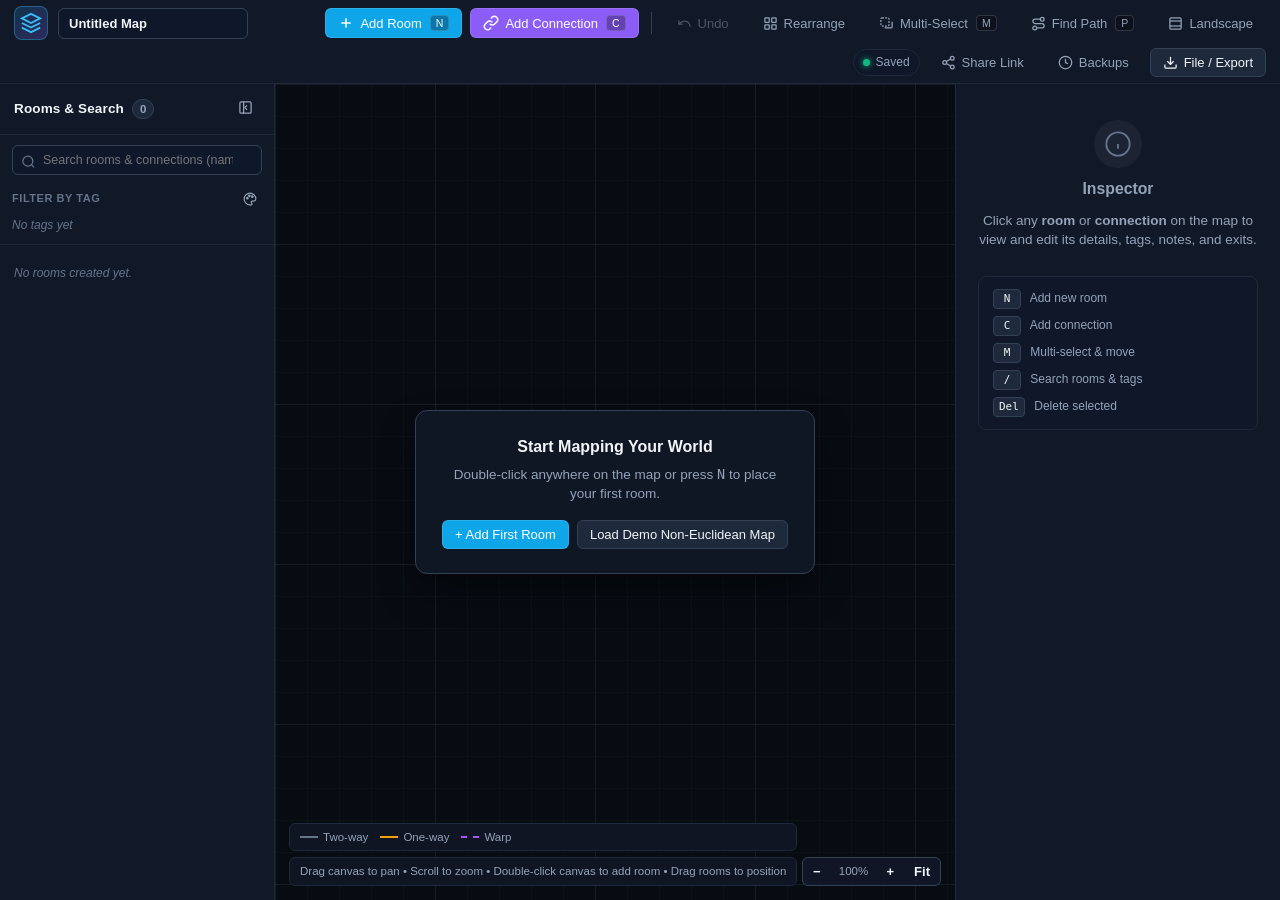
==== commit 0bb0e9b3: "Add Shortest Path Finder module and modal with up to 3 route options" ====
--- a/non-euclidean-mapper/index.html
+++ b/non-euclidean-mapper/index.html
@@ -73,6 +73,15 @@
             <path d="M9 19h10a2 2 0 0 0 2-2V9"></path>
           </svg>
           <span id="multi-select-btn-label" class="btn-label">Multi-Select</span> <kbd>M</kbd>
+        </button>
+
+        <button id="btn-find-path" class="btn btn-ghost" aria-label="Find Path" data-tooltip="Find Shortest Path (P)" title="Find shortest paths between two rooms (Shortcut: P)">
+          <svg width="15" height="15" viewBox="0 0 24 24" fill="none" stroke="currentColor" stroke-width="2" stroke-linecap="round" stroke-linejoin="round">
+            <circle cx="6" cy="19" r="3"></circle>
+            <path d="M9 19h8.5a3.5 3.5 0 0 0 0-7h-11a3.5 3.5 0 0 1 0-7H15"></path>
+            <circle cx="18" cy="5" r="3"></circle>
+          </svg>
+          <span class="btn-label">Find Path</span> <kbd>P</kbd>
         </button>
 
         <button id="btn-landscape-mode" class="btn btn-ghost desktop-only" aria-label="Landscape Mode" data-tooltip="Landscape Mode (Top/Bottom Panels)" title="Toggle Landscape Mode (Move Left &amp; Right sidebars to Top &amp; Bottom)">
@@ -245,6 +254,9 @@
             <marker id="arrow-search-match" viewBox="0 0 12 12" refX="9" refY="6" markerWidth="8" markerHeight="8" orient="auto-start-reverse">
               <path d="M 1 2 L 10 6 L 1 10 z" fill="#10b981" />
             </marker>
+            <marker id="arrow-path-highlight" viewBox="0 0 12 12" refX="9" refY="6" markerWidth="8.5" markerHeight="8.5" orient="auto-start-reverse">
+              <path d="M 1 2 L 10 6 L 1 10 z" fill="#facc15" />
+            </marker>
 
             <!-- Rainbow gradient for room accent bars -->
             <linearGradient id="rainbow-gradient" x1="0%" y1="0%" x2="0%" y2="100%">
@@ -285,6 +297,14 @@
           <span>Rooms &amp; Search</span>
           <span id="expand-room-count-badge" class="badge">0</span>
         </button>
+
+        <!-- Floating Active Path Banner on Map Canvas -->
+        <div id="active-path-banner" class="active-path-banner hidden" role="status" aria-live="polite">
+          <span class="active-path-dot"></span>
+          <span id="active-path-banner-text" class="active-path-banner-text">Path highlighted</span>
+          <button id="btn-change-active-path" type="button" class="btn btn-xs btn-secondary">Options</button>
+          <button id="btn-clear-active-path" type="button" class="btn btn-xs btn-ghost" title="Clear highlighted path">&times; Clear</button>
+        </div>
 
         <!-- Empty State Overlay -->
         <div id="map-empty-state" class="map-empty-state hidden">
@@ -1085,11 +1105,63 @@
       </div>
     </div>
 
+    <!-- MODAL 4: Find Shortest Paths Between Two Rooms -->
+    <div id="modal-find-path" class="modal-backdrop hidden" role="dialog" aria-modal="true" aria-labelledby="modal-find-path-title">
+      <div class="modal-card modal-wide">
+        <div class="modal-header">
+          <h3 id="modal-find-path-title">Find Shortest Paths Between Rooms</h3>
+          <button id="btn-close-find-path" type="button" class="icon-btn">&times;</button>
+        </div>
+        <div class="modal-body">
+          <p class="modal-desc">
+            Select a <strong>Start Room</strong> and <strong>Destination Room</strong> to discover up to 3 shortest routes. Click any route option to keep it highlighted on the map.
+          </p>
+
+          <div class="path-endpoints-row">
+            <div class="form-group" style="flex: 1; margin-bottom: 0;">
+              <label for="path-from-select">Start Room (Origin)</label>
+              <select id="path-from-select" class="select-input"></select>
+            </div>
+            <button id="btn-swap-path-rooms" type="button" class="btn btn-secondary btn-sm path-swap-btn" title="Swap Start &amp; Destination Rooms">⇅ Swap</button>
+            <div class="form-group" style="flex: 1; margin-bottom: 0;">
+              <label for="path-to-select">Destination Room (Target)</label>
+              <select id="path-to-select" class="select-input"></select>
+            </div>
+          </div>
+
+          <div class="checkbox-row" style="margin-top: 2px;">
+            <label class="checkbox-label">
+              <input id="path-include-warps" type="checkbox" checked />
+              Allow Warp connections
+            </label>
+            <label class="checkbox-label">
+              <input id="path-ignore-direction" type="checkbox" />
+              Ignore one-way restrictions
+            </label>
+          </div>
+
+          <div class="form-group" style="margin-top: 4px;">
+            <div class="section-label-row" style="margin-bottom: 4px;">
+              <span class="section-label">Route Options (Up to 3 Shortest Paths)</span>
+              <span id="path-results-summary" class="muted-hint"></span>
+            </div>
+            <div id="path-options-list" class="path-options-list"></div>
+          </div>
+
+          <div class="modal-footer">
+            <button id="btn-clear-path-modal" type="button" class="btn btn-ghost">Clear Highlight</button>
+            <button id="btn-done-find-path" type="button" class="btn btn-primary">Keep Highlighted &amp; Close</button>
+          </div>
+        </div>
+      </div>
+    </div>
+
     <!-- Toast Notification Container -->
     <div id="toast-container" class="toast-container"></div>
   </div>
 
   <script src="batch-actions.js"></script>
+  <script src="path-finder.js"></script>
   <script src="app.js"></script>
 </body>
 </html>
--- a/non-euclidean-mapper/styles.css
+++ b/non-euclidean-mapper/styles.css
@@ -729,6 +729,175 @@
   outline-offset: 2px;
 }
 
+/* ==================== SHORTEST PATH FINDER MODAL & HUD ==================== */
+.active-path-banner {
+  position: absolute;
+  top: 12px;
+  left: 50%;
+  transform: translateX(-50%);
+  z-index: 20;
+  display: inline-flex;
+  align-items: center;
+  gap: 8px;
+  padding: 6px 12px;
+  border-radius: 999px;
+  background: rgba(15, 23, 42, 0.92);
+  border: 1px solid rgba(250, 204, 21, 0.55);
+  box-shadow: 0 6px 18px rgba(0, 0, 0, 0.45);
+  backdrop-filter: blur(8px);
+  font-size: 12px;
+  color: var(--text-main);
+  max-width: calc(100% - 24px);
+}
+
+.active-path-dot {
+  width: 8px;
+  height: 8px;
+  border-radius: 50%;
+  background: #facc15;
+  box-shadow: 0 0 8px #facc15;
+  flex-shrink: 0;
+}
+
+.active-path-banner-text {
+  overflow: hidden;
+  text-overflow: ellipsis;
+  white-space: nowrap;
+}
+
+.path-endpoints-row {
+  display: flex;
+  align-items: flex-end;
+  gap: 10px;
+}
+
+.path-swap-btn {
+  height: 35px;
+  flex-shrink: 0;
+}
+
+.select-input {
+  width: 100%;
+  background: var(--bg-input);
+  border: 1px solid var(--border-default);
+  color: var(--text-main);
+  padding: 7px 10px;
+  border-radius: var(--radius-sm);
+  font-size: 13px;
+  font-family: inherit;
+}
+
+.select-input:focus {
+  outline: none;
+  border-color: var(--border-focus);
+}
+
+.path-options-list {
+  display: flex;
+  flex-direction: column;
+  gap: 8px;
+  max-height: 310px;
+  overflow-y: auto;
+}
+
+.path-option-card {
+  display: flex;
+  flex-direction: column;
+  gap: 8px;
+  padding: 10px 12px;
+  border-radius: var(--radius-md);
+  background: var(--bg-input);
+  border: 1px solid var(--border-subtle);
+  cursor: pointer;
+  transition: all 0.14s ease;
+}
+
+.path-option-card:hover {
+  border-color: var(--border-default);
+  background: var(--bg-panel-elevated);
+}
+
+.path-option-card.active {
+  border-color: #facc15;
+  background: rgba(250, 204, 21, 0.08);
+  box-shadow: 0 0 0 1px rgba(250, 204, 21, 0.28) inset;
+}
+
+.path-option-header {
+  display: flex;
+  align-items: center;
+  justify-content: space-between;
+  gap: 8px;
+  flex-wrap: wrap;
+}
+
+.path-option-radio {
+  color: #facc15;
+  font-size: 14px;
+}
+
+.path-option-title {
+  font-size: 13px;
+  color: var(--text-main);
+}
+
+.path-highlight-status {
+  font-size: 11px;
+  font-weight: 600;
+  color: var(--text-secondary);
+}
+
+.path-option-card.active .path-highlight-status {
+  color: #fde047;
+}
+
+.path-chain-row {
+  display: flex;
+  flex-wrap: wrap;
+  align-items: center;
+  gap: 6px;
+}
+
+.path-room-chip {
+  display: inline-flex;
+  align-items: center;
+  gap: 5px;
+  padding: 3px 8px;
+  border-radius: var(--radius-sm);
+  background: var(--bg-panel);
+  border: 1px solid var(--border-default);
+  font-size: 12px;
+  font-weight: 500;
+}
+
+.path-step-arrow {
+  display: inline-flex;
+  align-items: center;
+  gap: 3px;
+  color: #facc15;
+  font-size: 12px;
+  font-weight: 600;
+}
+
+.path-step-arrow.warp {
+  color: #c084fc;
+}
+
+.path-step-arrow small {
+  font-size: 10.5px;
+  padding: 1px 5px;
+  border-radius: 4px;
+  background: rgba(250, 204, 21, 0.14);
+  border: 1px solid rgba(250, 204, 21, 0.35);
+  color: #fef08a;
+}
+
+.path-step-arrow.warp small {
+  background: rgba(168, 85, 247, 0.16);
+  border-color: rgba(192, 132, 252, 0.4);
+  color: #e9d5ff;
+}
+
 /* ==================== INTERACTIVE MAP CANVAS ==================== */
 .map-container {
   flex: 1;
@@ -894,6 +1063,29 @@
   font-weight: 700 !important;
 }
 
+/* Shortest Path Highlighting on Connections & Rooms */
+.conn-group.path-highlight {
+  opacity: 1 !important;
+}
+
+.conn-group.path-highlight .conn-path {
+  stroke: #facc15 !important;
+  stroke-width: 3.6px !important;
+  filter: drop-shadow(0 0 6px rgba(250, 204, 21, 0.72));
+}
+
+.conn-group.path-highlight .conn-label-bg {
+  stroke: #facc15 !important;
+  stroke-width: 1.5px !important;
+  fill: rgba(66, 32, 6, 0.94) !important;
+  opacity: 1 !important;
+}
+
+.conn-group.path-highlight .conn-label-text {
+  fill: #fef08a !important;
+  font-weight: 700 !important;
+}
+
 /* Sidebar Connection Search Item */
 .conn-search-item {
   border-left: 3px solid #64748b;
@@ -968,6 +1160,28 @@
 .room-node.search-match .room-card-bg {
   stroke: #10b981;
   stroke-width: 2.4px;
+}
+
+.room-node.path-highlight .room-card-bg {
+  stroke: #facc15;
+  stroke-width: 2.8px;
+  fill: #1b2234;
+  filter: drop-shadow(0 0 10px rgba(250, 204, 21, 0.42));
+}
+
+.path-step-badge-bg {
+  fill: #facc15;
+  stroke: #0f172a;
+  stroke-width: 1.5px;
+}
+
+.path-step-badge-text {
+  fill: #0f172a;
+  font-size: 10px;
+  font-weight: 800;
+  text-anchor: middle;
+  dominant-baseline: central;
+  pointer-events: none;
 }
 
 .room-accent-bar {
@@ -2165,6 +2379,7 @@
 
   #btn-undo,
   #btn-auto-arrange,
+  #btn-find-path,
   #btn-share-link,
   #btn-backups,
   #btn-file-menu {
@@ -2172,6 +2387,11 @@
     height: 34px;
     padding: 0;
     justify-content: center;
+  }
+
+  .path-endpoints-row {
+    flex-direction: column;
+    align-items: stretch;
   }
 
   /* Left Sidebar becomes an individual modal dialog on mobile */
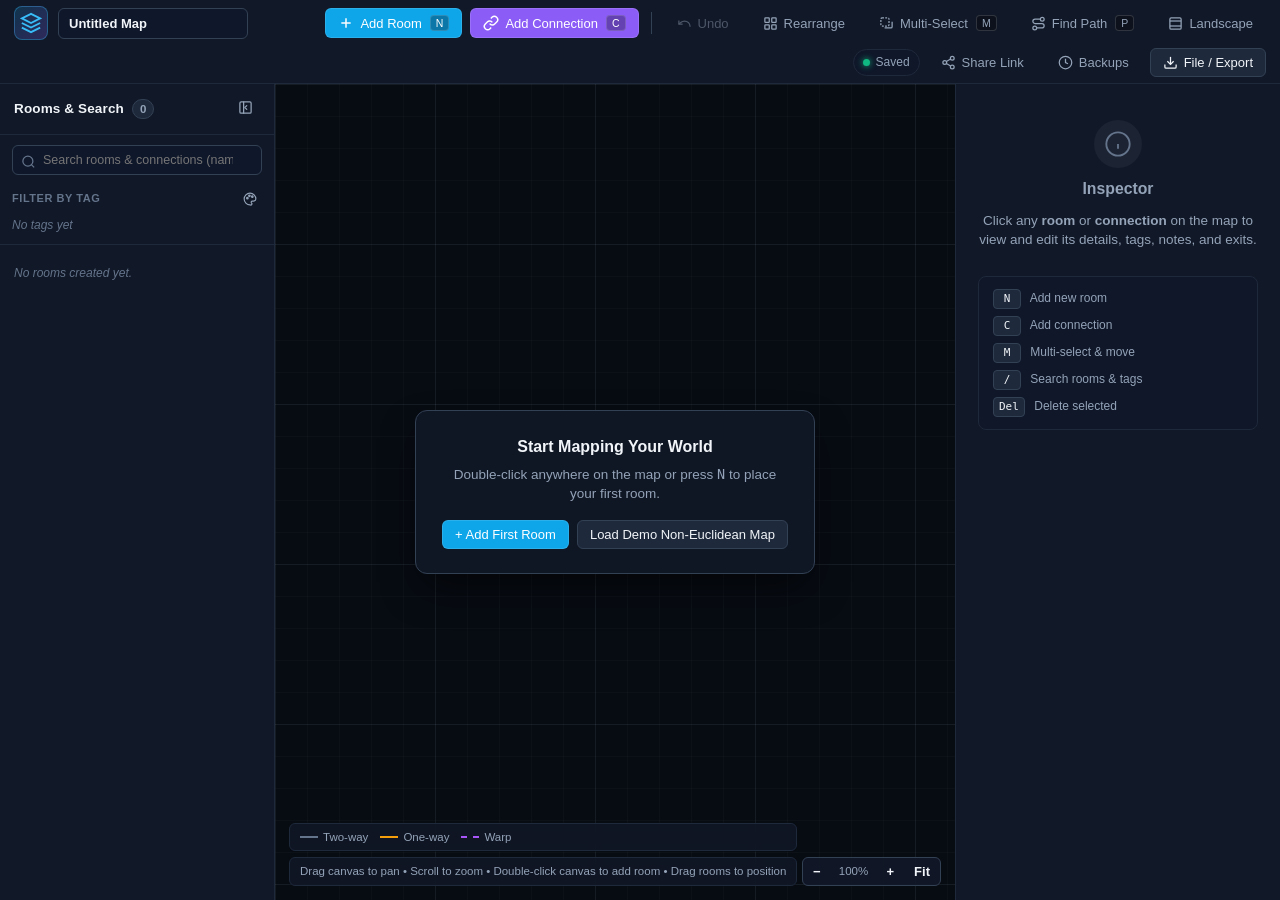
==== commit d69f74e8: "Inline CSS and JS into GitHub Pages index.html to prevent stale browser caching" ====
--- a/non-euclidean-mapper/index.html
+++ b/non-euclidean-mapper/index.html
@@ -4,9 +4,2611 @@
   <meta charset="UTF-8" />
   <meta name="viewport" content="width=device-width, initial-scale=1.0" />
   <title>Non-Euclidean Mapper</title>
-  <link rel="icon" type="image/png" href="favicon.png" />
+  <link rel="icon" type="image/png" href="[data-uri]" />
   <link rel="apple-touch-icon" href="favicon.png" />
-  <link rel="stylesheet" href="styles.css" />
+  <style>
+:root {
+  --bg-app: #0b0f19;
+  --bg-panel: #111827;
+  --bg-panel-elevated: #1e293b;
+  --bg-input: #0f172a;
+  --border-subtle: #1e293b;
+  --border-default: #334155;
+  --border-focus: #38bdf8;
+
+  --text-main: #f1f5f9;
+  --text-secondary: #94a3b8;
+  --text-muted: #64748b;
+
+  --primary: #0ea5e9;
+  --primary-hover: #38bdf8;
+  --accent: #8b5cf6;
+  --accent-hover: #a78bfa;
+  --danger: #ef4444;
+  --danger-hover: #f87171;
+  --success: #10b981;
+  --warning: #f59e0b;
+
+  --radius-sm: 6px;
+  --radius-md: 8px;
+  --radius-lg: 12px;
+  --shadow-lg: 0 18px 40px -10px rgba(0, 0, 0, 0.65);
+}
+
+* {
+  box-sizing: border-box;
+  margin: 0;
+  padding: 0;
+}
+
+html, body {
+  width: 100%;
+  height: 100%;
+  overflow: hidden;
+  font-family: -apple-system, BlinkMacSystemFont, "Segoe UI", Roboto, Inter, sans-serif;
+  background: var(--bg-app);
+  color: var(--text-main);
+  font-size: 13.5px;
+  line-height: 1.45;
+  -webkit-font-smoothing: antialiased;
+}
+
+#app {
+  display: flex;
+  flex-direction: column;
+  width: 100vw;
+  height: 100vh;
+}
+
+.hidden {
+  display: none !important;
+}
+
+/* ==================== TOP TOOLBAR ==================== */
+.topbar {
+  min-height: 52px;
+  height: auto;
+  background: var(--bg-panel);
+  border-bottom: 1px solid var(--border-subtle);
+  display: flex;
+  flex-wrap: wrap;
+  align-items: center;
+  justify-content: space-between;
+  padding: 6px 14px;
+  gap: 8px 12px;
+  z-index: 30;
+  user-select: none;
+}
+
+.brand {
+  display: flex;
+  align-items: center;
+  gap: 10px;
+  min-width: 190px;
+}
+
+.brand-icon {
+  width: 34px;
+  height: 34px;
+  border-radius: var(--radius-md);
+  background: linear-gradient(135deg, rgba(14, 165, 233, 0.2), rgba(139, 92, 246, 0.25));
+  border: 1px solid rgba(56, 189, 248, 0.35);
+  color: #38bdf8;
+  display: flex;
+  align-items: center;
+  justify-content: center;
+  flex-shrink: 0;
+}
+
+.map-title-input {
+  background: transparent;
+  border: 1px solid transparent;
+  color: var(--text-main);
+  font-size: 15px;
+  font-weight: 600;
+  padding: 4px 8px;
+  border-radius: var(--radius-sm);
+  width: 185px;
+  transition: all 0.15s ease;
+}
+
+.map-title-input:hover {
+  border-color: var(--border-default);
+  background: rgba(255, 255, 255, 0.03);
+}
+
+.map-title-input:focus {
+  outline: none;
+  border-color: var(--border-focus);
+  background: var(--bg-input);
+}
+
+.toolbar-primary,
+.toolbar-right {
+  display: flex;
+  flex-wrap: wrap;
+  align-items: center;
+  gap: 6px 8px;
+}
+
+.toolbar-right {
+  margin-left: auto;
+  justify-content: flex-end;
+}
+
+.toolbar-divider {
+  width: 1px;
+  height: 22px;
+  background: var(--border-default);
+  margin: 0 4px;
+}
+
+/* ==================== BUTTONS & CONTROLS ==================== */
+.btn {
+  display: inline-flex;
+  align-items: center;
+  justify-content: center;
+  gap: 6px;
+  padding: 6px 12px;
+  border-radius: var(--radius-sm);
+  font-size: 13px;
+  font-weight: 500;
+  border: 1px solid transparent;
+  cursor: pointer;
+  transition: all 0.14s ease;
+  color: var(--text-main);
+  background: var(--bg-panel-elevated);
+  white-space: nowrap;
+}
+
+.btn:disabled {
+  opacity: 0.45;
+  cursor: not-allowed;
+}
+
+.btn kbd {
+  font-size: 10.5px;
+  padding: 1px 5px;
+  border-radius: 4px;
+  background: rgba(0, 0, 0, 0.28);
+  border: 1px solid rgba(255, 255, 255, 0.15);
+  font-family: inherit;
+  margin-left: 2px;
+}
+
+.btn-primary {
+  background: var(--primary);
+  color: #fff;
+  border-color: rgba(255, 255, 255, 0.12);
+}
+.btn-primary:hover:not(:disabled) {
+  background: var(--primary-hover);
+}
+
+.btn-accent {
+  background: var(--accent);
+  color: #fff;
+  border-color: rgba(255, 255, 255, 0.12);
+}
+.btn-accent:hover:not(:disabled) {
+  background: var(--accent-hover);
+}
+
+.btn-secondary {
+  background: var(--bg-panel-elevated);
+  border-color: var(--border-default);
+  color: var(--text-main);
+}
+.btn-secondary:hover:not(:disabled) {
+  border-color: #64748b;
+  background: #263449;
+}
+
+.btn-ghost {
+  background: transparent;
+  color: var(--text-secondary);
+}
+.btn-ghost:hover:not(:disabled) {
+  background: rgba(255, 255, 255, 0.06);
+  color: var(--text-main);
+}
+.btn-ghost.active {
+  background: rgba(14, 165, 233, 0.2);
+  color: #7dd3fc;
+  border-color: rgba(56, 189, 248, 0.45);
+}
+
+.btn-danger {
+  background: rgba(239, 68, 68, 0.14);
+  color: #fca5a5;
+  border-color: rgba(239, 68, 68, 0.35);
+}
+.btn-danger:hover:not(:disabled) {
+  background: var(--danger);
+  color: #fff;
+}
+
+.btn-sm {
+  padding: 5px 10px;
+  font-size: 12.5px;
+}
+
+.btn-xs {
+  padding: 3px 7px;
+  font-size: 11.5px;
+}
+
+.full-width {
+  width: 100%;
+}
+
+.icon-btn {
+  background: transparent;
+  border: none;
+  color: var(--text-secondary);
+  font-size: 18px;
+  line-height: 1;
+  padding: 4px 7px;
+  border-radius: var(--radius-sm);
+  cursor: pointer;
+}
+.icon-btn:hover {
+  color: var(--text-main);
+  background: rgba(255, 255, 255, 0.08);
+}
+
+.link-btn {
+  background: none;
+  border: none;
+  color: var(--primary-hover);
+  font-size: 12px;
+  cursor: pointer;
+}
+.link-btn:hover {
+  text-decoration: underline;
+}
+
+/* Autosave Pill */
+.autosave-pill {
+  display: inline-flex;
+  align-items: center;
+  gap: 6px;
+  font-size: 12px;
+  color: var(--text-secondary);
+  padding: 4px 9px;
+  border-radius: 999px;
+  background: rgba(15, 23, 42, 0.7);
+  border: 1px solid var(--border-subtle);
+}
+
+.status-dot {
+  width: 7px;
+  height: 7px;
+  border-radius: 50%;
+  background: var(--success);
+  box-shadow: 0 0 6px var(--success);
+}
+
+/* Dropdown */
+.dropdown {
+  position: relative;
+}
+
+.dropdown-menu {
+  position: absolute;
+  top: calc(100% + 6px);
+  right: 0;
+  width: 235px;
+  background: var(--bg-panel);
+  border: 1px solid var(--border-default);
+  border-radius: var(--radius-md);
+  box-shadow: var(--shadow-lg);
+  padding: 5px;
+  z-index: 100;
+}
+
+.dropdown-item {
+  width: 100%;
+  display: flex;
+  flex-direction: column;
+  align-items: flex-start;
+  gap: 1px;
+  padding: 7px 10px;
+  border: none;
+  background: transparent;
+  color: var(--text-main);
+  font-size: 13px;
+  text-align: left;
+  border-radius: var(--radius-sm);
+  cursor: pointer;
+}
+.dropdown-item small {
+  color: var(--text-muted);
+  font-size: 11px;
+}
+.dropdown-item:hover {
+  background: var(--bg-panel-elevated);
+}
+.dropdown-item.danger {
+  color: #fca5a5;
+}
+.dropdown-sep {
+  height: 1px;
+  background: var(--border-subtle);
+  margin: 4px 0;
+}
+
+/* ==================== WORKSPACE & SIDEBARS ==================== */
+.workspace {
+  flex: 1;
+  display: flex;
+  min-height: 0;
+  position: relative;
+}
+
+.sidebar {
+  background: var(--bg-panel);
+  display: flex;
+  flex-direction: column;
+  z-index: 15;
+}
+
+.sidebar-left {
+  width: 275px;
+  border-right: 1px solid var(--border-subtle);
+  transition: width 0.18s ease;
+}
+
+@media (min-width: 769px) {
+  .sidebar-left.collapsed {
+    width: 0 !important;
+    min-width: 0 !important;
+    overflow: hidden !important;
+    border-right: none !important;
+  }
+
+  /* Landscape Mode: Left sidebar moves to Top, Right sidebar moves to Bottom */
+  body.landscape-mode .workspace {
+    flex-direction: column;
+  }
+
+  body.landscape-mode .sidebar-left {
+    width: 100%;
+    max-height: 210px;
+    border-right: none;
+    border-bottom: 1px solid var(--border-subtle);
+    transition: max-height 0.18s ease;
+  }
+
+  body.landscape-mode .sidebar-left.collapsed {
+    width: 100% !important;
+    max-height: 0 !important;
+    height: 0 !important;
+    min-height: 0 !important;
+    border-bottom: none !important;
+  }
+
+  body.landscape-mode .sidebar-left .room-list {
+    display: grid;
+    grid-template-columns: repeat(auto-fill, minmax(210px, 1fr));
+    gap: 6px;
+    align-content: start;
+  }
+
+  body.landscape-mode .sidebar-right {
+    width: 100%;
+    max-height: 32vh;
+    border-left: none;
+    border-top: 1px solid var(--border-subtle);
+  }
+
+  body.landscape-mode .sidebar-right .inspector-placeholder {
+    flex-direction: row;
+    justify-content: center;
+    padding: 12px 20px;
+    gap: 16px;
+    text-align: left;
+  }
+
+  body.landscape-mode .sidebar-right .inspector-placeholder .quick-tips {
+    display: flex;
+    flex-wrap: wrap;
+    gap: 10px;
+    margin-top: 0;
+  }
+}
+
+.map-hud-top-left {
+  position: absolute;
+  top: 12px;
+  left: 12px;
+  z-index: 20;
+  display: inline-flex;
+  align-items: center;
+  gap: 7px;
+  padding: 6px 11px;
+  background: rgba(17, 24, 39, 0.92);
+  backdrop-filter: blur(8px);
+  border: 1px solid var(--border-default);
+  border-radius: var(--radius-md);
+  color: var(--text-main);
+  font-size: 12.5px;
+  font-weight: 600;
+  cursor: pointer;
+  box-shadow: 0 6px 20px rgba(0, 0, 0, 0.45);
+  transition: all 0.14s ease;
+}
+
+.map-hud-top-left:hover {
+  border-color: var(--primary);
+  background: var(--bg-panel-elevated);
+}
+
+.sidebar-right {
+  width: 325px;
+  border-left: 1px solid var(--border-subtle);
+}
+
+.sidebar-header {
+  display: flex;
+  align-items: center;
+  justify-content: space-between;
+  padding: 12px 14px;
+  border-bottom: 1px solid var(--border-subtle);
+}
+
+.sidebar-header h2 {
+  font-size: 13.5px;
+  font-weight: 600;
+  letter-spacing: 0.01em;
+}
+
+.badge {
+  background: var(--bg-panel-elevated);
+  color: var(--text-secondary);
+  border: 1px solid var(--border-default);
+  padding: 1px 7px;
+  border-radius: 99px;
+  font-size: 11.5px;
+  font-weight: 600;
+}
+
+/* Left Sidebar Search & Tags */
+.search-box-wrap {
+  position: relative;
+  padding: 10px 12px 6px;
+}
+
+.search-icon {
+  position: absolute;
+  left: 21px;
+  top: 50%;
+  transform: translateY(-25%);
+  color: var(--text-muted);
+  pointer-events: none;
+}
+
+#search-input {
+  width: 100%;
+  padding: 7px 28px 7px 30px;
+  background: var(--bg-input);
+  border: 1px solid var(--border-default);
+  border-radius: var(--radius-sm);
+  color: var(--text-main);
+  font-size: 12.5px;
+}
+#search-input:focus {
+  outline: none;
+  border-color: var(--border-focus);
+}
+
+#btn-clear-search {
+  position: absolute;
+  right: 16px;
+  top: 50%;
+  transform: translateY(-25%);
+  font-size: 15px;
+}
+
+.tag-filter-section {
+  padding: 6px 12px 10px;
+  border-bottom: 1px solid var(--border-subtle);
+}
+
+.section-label-row {
+  display: flex;
+  align-items: center;
+  justify-content: space-between;
+  margin-bottom: 6px;
+}
+
+.section-label {
+  font-size: 11px;
+  font-weight: 600;
+  text-transform: uppercase;
+  letter-spacing: 0.05em;
+  color: var(--text-muted);
+}
+
+.tag-chip-list {
+  display: flex;
+  flex-wrap: wrap;
+  gap: 5px;
+}
+
+.tag-pill {
+  display: inline-flex;
+  align-items: center;
+  gap: 4px;
+  padding: 2px 8px;
+  border-radius: 999px;
+  font-size: 11.5px;
+  background: rgba(56, 189, 248, 0.12);
+  color: #7dd3fc;
+  border: 1px solid rgba(56, 189, 248, 0.28);
+  cursor: pointer;
+  user-select: none;
+  transition: all 0.12s ease;
+}
+
+.tag-pill:hover {
+  background: rgba(56, 189, 248, 0.22);
+}
+
+.tag-pill.active {
+  background: var(--primary);
+  color: #fff;
+  border-color: var(--primary-hover);
+}
+
+.tag-pill .remove-tag {
+  font-weight: bold;
+  margin-left: 2px;
+  opacity: 0.75;
+}
+.tag-pill .remove-tag:hover {
+  opacity: 1;
+}
+
+.muted-hint {
+  color: var(--text-muted);
+  font-size: 12px;
+  font-style: italic;
+}
+
+/* Room Search Results List */
+.room-list {
+  flex: 1;
+  overflow-y: auto;
+  padding: 8px;
+  display: flex;
+  flex-direction: column;
+  gap: 5px;
+}
+
+.room-list-item {
+  padding: 8px 10px;
+  border-radius: var(--radius-sm);
+  background: rgba(255, 255, 255, 0.02);
+  border: 1px solid transparent;
+  cursor: pointer;
+  transition: all 0.12s ease;
+}
+
+.room-list-item:hover {
+  background: var(--bg-panel-elevated);
+  border-color: var(--border-default);
+}
+
+.room-list-item.selected {
+  background: rgba(14, 165, 233, 0.14);
+  border-color: var(--primary);
+}
+
+.room-item-top {
+  display: flex;
+  align-items: center;
+  gap: 7px;
+  font-weight: 600;
+  font-size: 13px;
+}
+
+.room-color-dot {
+  width: 9px;
+  height: 9px;
+  border-radius: 50%;
+  flex-shrink: 0;
+}
+.room-color-dot.rainbow {
+  background: linear-gradient(135deg, #ef4444 0%, #f97316 20%, #eab308 40%, #10b981 60%, #06b6d4 80%, #8b5cf6 100%) !important;
+}
+
+.room-item-desc {
+  color: var(--text-secondary);
+  font-size: 11.5px;
+  margin-top: 3px;
+  white-space: nowrap;
+  overflow: hidden;
+  text-overflow: ellipsis;
+}
+
+.room-item-tags {
+  display: flex;
+  flex-wrap: wrap;
+  gap: 4px;
+  margin-top: 5px;
+}
+
+.mini-tag {
+  font-size: 10.5px;
+  padding: 1px 6px;
+  border-radius: 99px;
+  background: rgba(148, 163, 184, 0.14);
+  color: var(--text-secondary);
+}
+
+/* ==================== GLOBAL TAG COLORS ==================== */
+.tag-pill.tag-colored,
+.mini-tag.tag-colored,
+.chip-btn.tag-colored {
+  background: var(--tag-bg);
+  border: 1px solid var(--tag-border);
+  color: var(--tag-fg);
+}
+
+.tag-pill.tag-colored:hover,
+.chip-btn.tag-colored:hover {
+  background: var(--tag-bg-hover);
+}
+
+.tag-pill.tag-colored.active {
+  background: var(--tag-color);
+  border-color: var(--tag-color);
+  color: #fff;
+  box-shadow: 0 0 0 1px rgba(255, 255, 255, 0.35) inset;
+}
+
+.section-label-actions {
+  display: inline-flex;
+  align-items: center;
+  gap: 6px;
+}
+
+.tag-palette-btn {
+  width: 24px;
+  height: 24px;
+  padding: 0;
+  display: inline-flex;
+  align-items: center;
+  justify-content: center;
+  color: var(--text-secondary);
+}
+
+.tag-palette-btn:hover {
+  color: #f0abfc;
+}
+
+.tag-color-list {
+  display: flex;
+  flex-direction: column;
+  gap: 4px;
+  max-height: 260px;
+  overflow-y: auto;
+  margin-top: 6px;
+}
+
+.tag-color-row {
+  display: flex;
+  align-items: center;
+  gap: 8px;
+  padding: 6px 8px;
+  border-radius: var(--radius-sm);
+  background: var(--bg-input);
+  border: 1px solid var(--border-subtle);
+  cursor: pointer;
+  font-size: 12px;
+}
+
+.tag-color-row.checked {
+  border-color: var(--border-focus);
+  background: rgba(14, 165, 233, 0.08);
+}
+
+.tag-color-row input[type="checkbox"] {
+  width: auto;
+  margin: 0;
+}
+
+.tag-color-row-meta {
+  color: var(--text-muted);
+  font-size: 11px;
+  flex: 1;
+  min-width: 0;
+  overflow: hidden;
+  text-overflow: ellipsis;
+  white-space: nowrap;
+}
+
+.tag-color-row-meta code {
+  font-size: 10.5px;
+}
+
+.color-swatch.used-by-tag {
+  outline: 1px dashed rgba(255, 255, 255, 0.45);
+  outline-offset: 2px;
+}
+
+/* ==================== SHORTEST PATH FINDER MODAL & HUD ==================== */
+.active-path-banner {
+  position: absolute;
+  top: 12px;
+  left: 50%;
+  transform: translateX(-50%);
+  z-index: 20;
+  display: inline-flex;
+  align-items: center;
+  gap: 8px;
+  padding: 6px 12px;
+  border-radius: 999px;
+  background: rgba(15, 23, 42, 0.92);
+  border: 1px solid rgba(250, 204, 21, 0.55);
+  box-shadow: 0 6px 18px rgba(0, 0, 0, 0.45);
+  backdrop-filter: blur(8px);
+  font-size: 12px;
+  color: var(--text-main);
+  max-width: calc(100% - 24px);
+}
+
+.active-path-dot {
+  width: 8px;
+  height: 8px;
+  border-radius: 50%;
+  background: #facc15;
+  box-shadow: 0 0 8px #facc15;
+  flex-shrink: 0;
+}
+
+.active-path-banner-text {
+  overflow: hidden;
+  text-overflow: ellipsis;
+  white-space: nowrap;
+}
+
+.path-endpoints-row {
+  display: flex;
+  align-items: flex-end;
+  gap: 10px;
+}
+
+.path-swap-btn {
+  height: 35px;
+  flex-shrink: 0;
+}
+
+.select-input {
+  width: 100%;
+  background: var(--bg-input);
+  border: 1px solid var(--border-default);
+  color: var(--text-main);
+  padding: 7px 10px;
+  border-radius: var(--radius-sm);
+  font-size: 13px;
+  font-family: inherit;
+}
+
+.select-input:focus {
+  outline: none;
+  border-color: var(--border-focus);
+}
+
+.path-options-list {
+  display: flex;
+  flex-direction: column;
+  gap: 8px;
+  max-height: 310px;
+  overflow-y: auto;
+}
+
+.path-option-card {
+  display: flex;
+  flex-direction: column;
+  gap: 8px;
+  padding: 10px 12px;
+  border-radius: var(--radius-md);
+  background: var(--bg-input);
+  border: 1px solid var(--border-subtle);
+  cursor: pointer;
+  transition: all 0.14s ease;
+}
+
+.path-option-card:hover {
+  border-color: var(--border-default);
+  background: var(--bg-panel-elevated);
+}
+
+.path-option-card.active {
+  border-color: #facc15;
+  background: rgba(250, 204, 21, 0.08);
+  box-shadow: 0 0 0 1px rgba(250, 204, 21, 0.28) inset;
+}
+
+.path-option-header {
+  display: flex;
+  align-items: center;
+  justify-content: space-between;
+  gap: 8px;
+  flex-wrap: wrap;
+}
+
+.path-option-radio {
+  color: #facc15;
+  font-size: 14px;
+}
+
+.path-option-title {
+  font-size: 13px;
+  color: var(--text-main);
+}
+
+.path-highlight-status {
+  font-size: 11px;
+  font-weight: 600;
+  color: var(--text-secondary);
+}
+
+.path-option-card.active .path-highlight-status {
+  color: #fde047;
+}
+
+.path-chain-row {
+  display: flex;
+  flex-wrap: wrap;
+  align-items: center;
+  gap: 6px;
+}
+
+.path-room-chip {
+  display: inline-flex;
+  align-items: center;
+  gap: 5px;
+  padding: 3px 8px;
+  border-radius: var(--radius-sm);
+  background: var(--bg-panel);
+  border: 1px solid var(--border-default);
+  font-size: 12px;
+  font-weight: 500;
+}
+
+.path-step-arrow {
+  display: inline-flex;
+  align-items: center;
+  gap: 3px;
+  color: #facc15;
+  font-size: 12px;
+  font-weight: 600;
+}
+
+.path-step-arrow.warp {
+  color: #c084fc;
+}
+
+.path-step-arrow small {
+  font-size: 10.5px;
+  padding: 1px 5px;
+  border-radius: 4px;
+  background: rgba(250, 204, 21, 0.14);
+  border: 1px solid rgba(250, 204, 21, 0.35);
+  color: #fef08a;
+}
+
+.path-step-arrow.warp small {
+  background: rgba(168, 85, 247, 0.16);
+  border-color: rgba(192, 132, 252, 0.4);
+  color: #e9d5ff;
+}
+
+/* ==================== INTERACTIVE MAP CANVAS ==================== */
+.map-container {
+  flex: 1;
+  position: relative;
+  background: #070b12;
+  overflow: hidden;
+  user-select: none;
+}
+
+.map-svg {
+  width: 100%;
+  height: 100%;
+  cursor: grab;
+  display: block;
+}
+
+.map-svg.panning {
+  cursor: grabbing;
+}
+
+/* SVG Map Nodes & Edges */
+.conn-group {
+  cursor: pointer;
+  transition: opacity 0.16s ease;
+}
+
+.conn-group.warp {
+  opacity: 0.34;
+}
+
+.conn-group.warp.full-warp {
+  opacity: 0.64;
+}
+
+.conn-group.warp.connected-to-selected {
+  opacity: 0.76;
+}
+
+.conn-group.warp.full-warp.connected-to-selected {
+  opacity: 0.9;
+}
+
+.conn-group.warp:hover,
+.conn-group.warp.selected {
+  opacity: 1;
+}
+
+.conn-hit-area {
+  fill: none;
+  stroke: transparent;
+  stroke-width: 16px;
+}
+
+.conn-path {
+  fill: none;
+  stroke: #64748b;
+  stroke-width: 2.2px;
+  transition: stroke 0.12s, stroke-width 0.12s;
+}
+
+.conn-group.oneway .conn-path {
+  stroke: #f59e0b;
+  stroke-width: 2.4px;
+}
+
+.conn-group.warp .conn-path {
+  stroke: #a855f7;
+  stroke-dasharray: 7 5;
+  stroke-width: 2.4px;
+}
+
+.conn-group:hover .conn-path {
+  stroke: #e2e8f0;
+  stroke-width: 3.2px;
+}
+
+.conn-group.selected .conn-path {
+  stroke: #38bdf8;
+  stroke-width: 3.5px;
+}
+
+.conn-label-bg {
+  fill: rgba(15, 23, 42, 0.88);
+  stroke: #334155;
+  stroke-width: 1px;
+  rx: 4px;
+  transition: opacity 0.15s ease, fill 0.15s ease, stroke 0.15s ease;
+}
+
+.conn-group.warp .conn-label-bg {
+  fill: rgba(15, 23, 42, 0.54);
+  stroke: rgba(168, 85, 247, 0.45);
+  opacity: 0.72;
+}
+
+.conn-group.warp.full-warp .conn-label-bg {
+  fill: rgba(15, 23, 42, 0.8);
+  stroke: rgba(168, 85, 247, 0.68);
+  opacity: 0.9;
+}
+
+.conn-group.selected .conn-label-bg {
+  stroke: #38bdf8;
+  fill: rgba(15, 23, 42, 0.96);
+  opacity: 1;
+}
+
+.conn-label-text {
+  fill: #cbd5e1;
+  font-size: 10.5px;
+  font-weight: 600;
+  text-anchor: middle;
+  dominant-baseline: central;
+  pointer-events: none;
+  transition: opacity 0.15s ease, fill 0.15s ease;
+}
+
+.conn-group.warp .conn-label-text {
+  fill: rgba(233, 213, 255, 0.78);
+}
+
+.conn-group.warp.full-warp .conn-label-text {
+  fill: rgba(243, 232, 255, 0.94);
+}
+
+.conn-group.warp:hover .conn-label-bg,
+.conn-group.warp.selected .conn-label-bg {
+  fill: rgba(15, 23, 42, 0.94);
+  stroke: #c084fc;
+  opacity: 1;
+}
+
+.conn-group.warp:hover .conn-label-text,
+.conn-group.warp.selected .conn-label-text {
+  fill: #f3e8ff;
+  opacity: 1;
+}
+
+/* Dimmed and Search Match for Connections */
+.conn-group.dimmed {
+  opacity: 0.12 !important;
+}
+
+.conn-group.search-match {
+  opacity: 1 !important;
+}
+
+.conn-group.search-match .conn-path {
+  stroke: #10b981 !important;
+  stroke-width: 3.5px !important;
+  filter: drop-shadow(0 0 5px rgba(16, 185, 129, 0.7));
+}
+
+.conn-group.search-match .conn-label-bg {
+  stroke: #10b981 !important;
+  stroke-width: 1.5px !important;
+  fill: rgba(6, 78, 59, 0.95) !important;
+  opacity: 1 !important;
+}
+
+.conn-group.search-match .conn-label-text {
+  fill: #a7f3d0 !important;
+  font-weight: 700 !important;
+}
+
+/* Shortest Path Highlighting on Connections & Rooms */
+.conn-group.path-highlight {
+  opacity: 1 !important;
+}
+
+.conn-group.path-highlight .conn-path {
+  stroke: #facc15 !important;
+  stroke-width: 3.6px !important;
+  filter: drop-shadow(0 0 6px rgba(250, 204, 21, 0.72));
+}
+
+.conn-group.path-highlight .conn-label-bg {
+  stroke: #facc15 !important;
+  stroke-width: 1.5px !important;
+  fill: rgba(66, 32, 6, 0.94) !important;
+  opacity: 1 !important;
+}
+
+.conn-group.path-highlight .conn-label-text {
+  fill: #fef08a !important;
+  font-weight: 700 !important;
+}
+
+/* Sidebar Connection Search Item */
+.conn-search-item {
+  border-left: 3px solid #64748b;
+}
+
+.conn-search-item.warp {
+  border-left-color: #a855f7;
+}
+
+.conn-search-item.oneway {
+  border-left-color: #f59e0b;
+}
+
+.conn-search-item:hover {
+  border-left-color: var(--primary);
+}
+
+.conn-search-badge {
+  font-size: 10px;
+  font-weight: 700;
+  padding: 1px 5px;
+  border-radius: var(--radius-sm);
+  background: var(--bg-card);
+  border: 1px solid var(--border-subtle);
+  color: var(--text-secondary);
+}
+
+/* Room Nodes on SVG */
+.room-node {
+  cursor: pointer;
+  transition: opacity 0.18s ease;
+}
+
+.room-node.dimmed {
+  opacity: 0.22;
+}
+
+.room-card-bg {
+  fill: #131c2e;
+  stroke: #334155;
+  stroke-width: 1.6px;
+  rx: 8px;
+  filter: drop-shadow(0 6px 14px rgba(0, 0, 0, 0.45));
+  transition: stroke 0.12s, stroke-width 0.12s;
+}
+
+.room-node:hover .room-card-bg {
+  stroke: #94a3b8;
+}
+
+.room-node.selected .room-card-bg {
+  stroke: #38bdf8;
+  stroke-width: 2.8px;
+  fill: #17233b;
+}
+
+.room-node.multi-selected .room-card-bg {
+  stroke: #38bdf8;
+  stroke-width: 2.6px;
+  stroke-dasharray: 6 3;
+  fill: #182742;
+}
+
+.marquee-select-box {
+  fill: rgba(14, 165, 233, 0.14);
+  stroke: #38bdf8;
+  stroke-width: 1.5px;
+  stroke-dasharray: 5 3;
+  pointer-events: none;
+}
+
+.room-node.search-match .room-card-bg {
+  stroke: #10b981;
+  stroke-width: 2.4px;
+}
+
+.room-node.path-highlight .room-card-bg {
+  stroke: #facc15;
+  stroke-width: 2.8px;
+  fill: #1b2234;
+  filter: drop-shadow(0 0 10px rgba(250, 204, 21, 0.42));
+}
+
+.path-step-badge-bg {
+  fill: #facc15;
+  stroke: #0f172a;
+  stroke-width: 1.5px;
+}
+
+.path-step-badge-text {
+  fill: #0f172a;
+  font-size: 10px;
+  font-weight: 800;
+  text-anchor: middle;
+  dominant-baseline: central;
+  pointer-events: none;
+}
+
+.room-accent-bar {
+  rx: 3px;
+}
+
+.room-title-text {
+  fill: #f8fafc;
+  font-size: 13px;
+  font-weight: 600;
+  pointer-events: none;
+}
+
+.room-sub-text {
+  fill: #94a3b8;
+  font-size: 10.5px;
+  pointer-events: none;
+}
+
+.room-tag-badge-bg {
+  fill: rgba(56, 189, 248, 0.14);
+  stroke: rgba(56, 189, 248, 0.3);
+  stroke-width: 0.8px;
+  rx: 4px;
+}
+
+.room-tag-badge-text {
+  fill: #7dd3fc;
+  font-size: 9.5px;
+  font-weight: 500;
+  pointer-events: none;
+}
+
+.room-quick-add-btn {
+  opacity: 0;
+  transition: opacity 0.15s ease;
+  cursor: pointer;
+}
+
+.room-node:hover .room-quick-add-btn,
+.room-node.selected .room-quick-add-btn {
+  opacity: 1;
+}
+
+.room-quick-add-circle {
+  fill: var(--primary);
+  stroke: #0b0f19;
+  stroke-width: 2px;
+}
+.room-quick-add-btn:hover .room-quick-add-circle {
+  fill: var(--primary-hover);
+}
+
+/* Map HUD & Empty Overlay */
+.map-empty-state {
+  position: absolute;
+  inset: 0;
+  display: flex;
+  align-items: center;
+  justify-content: center;
+  pointer-events: none;
+}
+
+.empty-card {
+  pointer-events: auto;
+  background: rgba(17, 24, 39, 0.92);
+  backdrop-filter: blur(8px);
+  border: 1px solid var(--border-default);
+  border-radius: var(--radius-lg);
+  padding: 24px 28px;
+  text-align: center;
+  max-width: 400px;
+  box-shadow: var(--shadow-lg);
+}
+
+.empty-card h3 {
+  font-size: 16px;
+  margin-bottom: 6px;
+}
+
+.empty-card p {
+  color: var(--text-secondary);
+  margin-bottom: 16px;
+}
+
+.empty-actions {
+  display: flex;
+  gap: 8px;
+  justify-content: center;
+}
+
+.map-hud-bottom-left {
+  position: absolute;
+  left: 14px;
+  bottom: 14px;
+  display: flex;
+  flex-direction: column;
+  gap: 6px;
+  pointer-events: none;
+}
+
+.legend-pill,
+.map-hint-pill {
+  background: rgba(17, 24, 39, 0.86);
+  backdrop-filter: blur(6px);
+  border: 1px solid var(--border-subtle);
+  padding: 5px 10px;
+  border-radius: var(--radius-sm);
+  color: var(--text-secondary);
+  font-size: 11.5px;
+  display: inline-flex;
+  align-items: center;
+  gap: 12px;
+}
+
+.legend-item {
+  display: inline-flex;
+  align-items: center;
+  gap: 5px;
+}
+
+.legend-line {
+  width: 18px;
+  height: 2.5px;
+  display: inline-block;
+}
+.legend-line.twoway {
+  background: #64748b;
+}
+.legend-line.oneway {
+  background: #f59e0b;
+}
+.legend-line.warp {
+  border-bottom: 2.5px dashed #a855f7;
+  height: 0;
+}
+
+.map-hud-bottom-right {
+  position: absolute;
+  right: 14px;
+  bottom: 14px;
+  display: flex;
+  align-items: center;
+  background: rgba(17, 24, 39, 0.9);
+  border: 1px solid var(--border-default);
+  border-radius: var(--radius-sm);
+  overflow: hidden;
+}
+
+.hud-btn {
+  background: transparent;
+  border: none;
+  color: var(--text-main);
+  padding: 6px 10px;
+  cursor: pointer;
+  font-size: 13px;
+  font-weight: 600;
+}
+.hud-btn:hover {
+  background: var(--bg-panel-elevated);
+}
+
+.zoom-readout {
+  font-size: 11.5px;
+  color: var(--text-secondary);
+  min-width: 46px;
+  text-align: center;
+}
+
+/* ==================== RIGHT SIDEBAR INSPECTOR ==================== */
+.inspector-placeholder {
+  padding: 36px 22px;
+  text-align: center;
+  color: var(--text-secondary);
+  display: flex;
+  flex-direction: column;
+  align-items: center;
+  gap: 10px;
+}
+
+.placeholder-icon {
+  width: 48px;
+  height: 48px;
+  border-radius: 50%;
+  background: rgba(148, 163, 184, 0.08);
+  display: flex;
+  align-items: center;
+  justify-content: center;
+  color: var(--text-muted);
+}
+
+.quick-tips {
+  margin-top: 16px;
+  background: rgba(15, 23, 42, 0.65);
+  border: 1px solid var(--border-subtle);
+  border-radius: var(--radius-md);
+  padding: 12px 14px;
+  text-align: left;
+  width: 100%;
+  display: flex;
+  flex-direction: column;
+  gap: 7px;
+  font-size: 12px;
+}
+
+.quick-tips kbd {
+  display: inline-block;
+  min-width: 28px;
+  text-align: center;
+  padding: 1px 5px;
+  background: var(--bg-panel-elevated);
+  border: 1px solid var(--border-default);
+  border-radius: 4px;
+  font-size: 11px;
+  margin-right: 6px;
+  color: var(--text-main);
+}
+
+.inspector-content {
+  display: flex;
+  flex-direction: column;
+  height: 100%;
+}
+
+.header-actions {
+  display: flex;
+  align-items: center;
+  gap: 4px;
+}
+
+.inspector-body {
+  flex: 1;
+  overflow-y: auto;
+  padding: 14px;
+  display: flex;
+  flex-direction: column;
+  gap: 14px;
+}
+
+.form-group {
+  display: flex;
+  flex-direction: column;
+  gap: 5px;
+}
+
+.form-group label {
+  font-size: 12px;
+  font-weight: 600;
+  color: var(--text-secondary);
+}
+
+.req {
+  color: var(--danger);
+}
+
+input[type="text"],
+textarea {
+  width: 100%;
+  background: var(--bg-input);
+  border: 1px solid var(--border-default);
+  border-radius: var(--radius-sm);
+  color: var(--text-main);
+  padding: 7px 10px;
+  font-size: 13px;
+  font-family: inherit;
+}
+
+input[type="text"]:focus,
+textarea:focus {
+  outline: none;
+  border-color: var(--border-focus);
+}
+
+textarea {
+  resize: vertical;
+}
+
+.color-swatch-row {
+  display: flex;
+  gap: 7px;
+  flex-wrap: wrap;
+}
+
+.color-swatch {
+  width: 22px;
+  height: 22px;
+  border-radius: 50%;
+  border: 2px solid transparent;
+  cursor: pointer;
+  transition: transform 0.12s ease;
+}
+.color-swatch:hover {
+  transform: scale(1.12);
+}
+.color-swatch.active {
+  border-color: #fff;
+  box-shadow: 0 0 0 2px var(--primary);
+}
+.color-swatch.rainbow {
+  background: linear-gradient(135deg, #ef4444 0%, #f97316 20%, #eab308 40%, #10b981 60%, #06b6d4 80%, #8b5cf6 100%) !important;
+}
+
+.hex-color-input-row {
+  display: flex;
+  align-items: center;
+  gap: 6px;
+  margin-top: 4px;
+}
+
+.color-wheel-input {
+  width: 28px;
+  height: 28px;
+  padding: 0;
+  border: 1px solid var(--border-default);
+  border-radius: var(--radius-sm);
+  background: transparent;
+  cursor: pointer;
+  flex-shrink: 0;
+}
+
+.color-wheel-input::-webkit-color-swatch-wrapper {
+  padding: 2px;
+}
+
+.color-wheel-input::-webkit-color-swatch {
+  border: none;
+  border-radius: 4px;
+}
+
+.hex-text-input {
+  width: 96px !important;
+  font-family: ui-monospace, SFMono-Regular, Menlo, Monaco, Consolas, monospace !important;
+  font-size: 12px !important;
+  padding: 4px 8px !important;
+  text-transform: lowercase;
+}
+
+.tag-input-row {
+  display: flex;
+  gap: 6px;
+}
+
+.inspector-card {
+  background: rgba(14, 165, 233, 0.07);
+  border: 1px solid rgba(56, 189, 248, 0.22);
+  border-radius: var(--radius-md);
+  padding: 11px;
+  display: flex;
+  flex-direction: column;
+  gap: 7px;
+}
+
+.card-title-row h4 {
+  font-size: 12.5px;
+  color: #7dd3fc;
+}
+
+.card-subtext {
+  font-size: 11.5px;
+  color: var(--text-secondary);
+}
+
+.quick-actions-row {
+  display: flex;
+  flex-direction: column;
+  gap: 6px;
+}
+
+.inspector-conn-list {
+  display: flex;
+  flex-direction: column;
+  gap: 6px;
+}
+
+.conn-item-card {
+  display: flex;
+  align-items: center;
+  justify-content: space-between;
+  padding: 7px 9px;
+  background: var(--bg-input);
+  border: 1px solid var(--border-subtle);
+  border-radius: var(--radius-sm);
+  font-size: 12px;
+  gap: 6px;
+}
+
+.conn-item-card:hover {
+  border-color: var(--border-default);
+}
+
+.conn-item-main {
+  display: flex;
+  flex-direction: column;
+  gap: 2px;
+  min-width: 0;
+  flex: 1;
+  cursor: pointer;
+}
+
+.conn-item-target {
+  font-weight: 600;
+  color: var(--text-main);
+  white-space: nowrap;
+  overflow: hidden;
+  text-overflow: ellipsis;
+}
+
+.conn-item-meta {
+  font-size: 11px;
+  color: var(--text-secondary);
+}
+
+.inspector-footer {
+  margin-top: auto;
+  padding-top: 10px;
+  border-top: 1px solid var(--border-subtle);
+}
+
+/* Batch Actions in Multi-Select Inspector */
+.batch-rotate-row {
+  display: grid;
+  grid-template-columns: repeat(5, 1fr);
+  gap: 5px;
+  margin-top: 4px;
+}
+
+.batch-rot-btn {
+  padding: 5px 4px;
+  font-size: 11px;
+  font-weight: 600;
+}
+
+.tag-pill.partial-tag {
+  background: rgba(148, 163, 184, 0.14);
+  border-color: rgba(148, 163, 184, 0.38);
+  border-style: dashed;
+  color: #cbd5e1;
+}
+
+/* Connection Inspector Specifics */
+.conn-endpoints-box {
+  background: var(--bg-input);
+  border: 1px solid var(--border-default);
+  border-radius: var(--radius-md);
+  padding: 10px;
+  display: flex;
+  flex-direction: column;
+  gap: 6px;
+}
+
+.endpoint-row {
+  display: flex;
+  align-items: center;
+  gap: 8px;
+}
+
+.endpoint-badge {
+  font-size: 11px;
+  text-transform: uppercase;
+  color: var(--text-muted);
+  font-weight: 600;
+  min-width: 38px;
+  flex-shrink: 0;
+}
+
+.endpoint-room-link {
+  flex: 1;
+  text-align: left;
+  background: var(--bg-panel-elevated);
+  border: 1px solid var(--border-subtle);
+  color: var(--primary-hover);
+  padding: 5px 9px;
+  border-radius: var(--radius-sm);
+  font-weight: 600;
+  font-size: 12.5px;
+  cursor: pointer;
+  display: flex;
+  align-items: center;
+  gap: 6px;
+  min-width: 0;
+  overflow: hidden;
+  text-overflow: ellipsis;
+  white-space: nowrap;
+  transition: all 0.15s ease;
+}
+.endpoint-room-link:hover {
+  border-color: var(--primary);
+  background: var(--bg-card);
+}
+
+.endpoint-edit-btn {
+  width: 28px;
+  height: 28px;
+  display: inline-flex;
+  align-items: center;
+  justify-content: center;
+  border-radius: var(--radius-sm);
+  background: var(--bg-panel-elevated);
+  border: 1px solid var(--border-subtle);
+  color: var(--text-secondary);
+  cursor: pointer;
+  flex-shrink: 0;
+  transition: all 0.15s ease;
+}
+.endpoint-edit-btn:hover {
+  background: var(--bg-card);
+  border-color: var(--primary);
+  color: var(--primary);
+  transform: translateY(-1px);
+}
+
+.endpoint-arrow-row {
+  display: flex;
+  align-items: center;
+  justify-content: space-between;
+  padding: 0 4px 0 48px;
+  color: var(--text-secondary);
+}
+
+.segmented-control {
+  display: flex;
+  background: var(--bg-input);
+  border: 1px solid var(--border-default);
+  border-radius: var(--radius-sm);
+  padding: 2px;
+  gap: 2px;
+}
+
+.seg-btn {
+  flex: 1;
+  background: transparent;
+  border: none;
+  color: var(--text-secondary);
+  padding: 5px 8px;
+  font-size: 12px;
+  font-weight: 500;
+  border-radius: 4px;
+  cursor: pointer;
+  transition: all 0.12s;
+}
+
+.seg-btn.active {
+  background: var(--bg-panel-elevated);
+  color: var(--text-main);
+  box-shadow: 0 1px 3px rgba(0, 0, 0, 0.3);
+}
+
+.preset-chips {
+  display: flex;
+  flex-wrap: wrap;
+  gap: 4px;
+  margin-top: 4px;
+}
+
+.chip-btn {
+  background: var(--bg-panel-elevated);
+  border: 1px solid var(--border-default);
+  color: var(--text-secondary);
+  border-radius: 4px;
+  padding: 2px 7px;
+  font-size: 11px;
+  cursor: pointer;
+  transition: background 0.12s ease, border-color 0.12s ease, color 0.12s ease, opacity 0.12s ease;
+}
+.chip-btn:hover {
+  color: var(--text-main);
+  border-color: var(--primary);
+}
+.chip-btn.tag-prefix-match {
+  background: rgba(14, 165, 233, 0.22);
+  border-color: #38bdf8;
+  color: #e0f2fe;
+  font-weight: 600;
+  box-shadow: 0 0 0 1px rgba(56, 189, 248, 0.35);
+}
+.chip-btn.tag-prefix-dimmed {
+  opacity: 0.42;
+}
+.chip-btn.tag-already-added {
+  background: rgba(16, 185, 129, 0.16);
+  border-color: rgba(16, 185, 129, 0.5);
+  color: #6ee7b7;
+}
+
+/* ==================== MODALS ==================== */
+.modal-backdrop {
+  position: fixed;
+  inset: 0;
+  background: rgba(3, 7, 18, 0.75);
+  backdrop-filter: blur(4px);
+  display: flex;
+  align-items: center;
+  justify-content: center;
+  z-index: 60;
+  padding: 20px;
+}
+
+.modal-card {
+  background: var(--bg-panel);
+  border: 1px solid var(--border-default);
+  border-radius: var(--radius-lg);
+  width: 100%;
+  max-width: 500px;
+  box-shadow: var(--shadow-lg);
+  display: flex;
+  flex-direction: column;
+  max-height: 90vh;
+}
+
+.modal-card.modal-wide {
+  max-width: 920px;
+}
+
+.modal-header {
+  display: flex;
+  align-items: center;
+  justify-content: space-between;
+  padding: 14px 18px;
+  border-bottom: 1px solid var(--border-subtle);
+}
+
+.modal-header h3 {
+  font-size: 15px;
+  font-weight: 600;
+}
+
+.modal-body {
+  padding: 16px 18px;
+  overflow-y: auto;
+  display: flex;
+  flex-direction: column;
+  gap: 14px;
+}
+
+.modal-footer {
+  display: flex;
+  align-items: center;
+  justify-content: flex-end;
+  gap: 8px;
+  padding-top: 12px;
+  border-top: 1px solid var(--border-subtle);
+}
+
+.info-banner {
+  background: rgba(14, 165, 233, 0.12);
+  border: 1px solid rgba(56, 189, 248, 0.35);
+  padding: 8px 12px;
+  border-radius: var(--radius-sm);
+  display: flex;
+  align-items: center;
+  justify-content: space-between;
+  font-size: 12.5px;
+}
+
+.branch-fields-box {
+  background: rgba(15, 23, 42, 0.65);
+  border: 1px solid var(--border-default);
+  border-radius: var(--radius-md);
+  padding: 12px;
+}
+
+.form-row-2 {
+  display: grid;
+  grid-template-columns: 1fr 1fr;
+  gap: 12px;
+}
+
+.checkbox-row {
+  display: flex;
+  flex-direction: column;
+  gap: 5px;
+}
+
+.checkbox-label {
+  display: inline-flex;
+  align-items: center;
+  gap: 6px;
+  font-size: 12px;
+  color: var(--text-main);
+  cursor: pointer;
+}
+
+/* ==================== CONNECTION MODAL + NESTED VISUAL MAP (Priority 3) ==================== */
+.conn-modal-grid {
+  display: grid;
+  grid-template-columns: 340px 1fr;
+  gap: 18px;
+}
+
+.conn-config-col {
+  display: flex;
+  flex-direction: column;
+  gap: 12px;
+}
+
+.endpoint-selector-cards {
+  display: flex;
+  flex-direction: column;
+  gap: 4px;
+}
+
+.endpoint-slot {
+  background: var(--bg-input);
+  border: 1.5px solid var(--border-default);
+  border-radius: var(--radius-md);
+  padding: 9px 11px;
+  cursor: pointer;
+  transition: all 0.14s ease;
+}
+
+.endpoint-slot.active {
+  border-color: var(--primary);
+  background: rgba(14, 165, 233, 0.08);
+  box-shadow: 0 0 0 2px rgba(14, 165, 233, 0.2);
+}
+
+.slot-header {
+  display: flex;
+  align-items: center;
+  justify-content: space-between;
+  font-size: 11px;
+  margin-bottom: 3px;
+}
+
+.slot-label {
+  font-weight: 600;
+  text-transform: uppercase;
+  color: var(--text-secondary);
+}
+
+.endpoint-slot.active .slot-hint {
+  color: var(--primary-hover);
+  font-weight: 600;
+}
+
+.slot-value {
+  font-size: 13.5px;
+  font-weight: 600;
+  color: var(--text-main);
+}
+
+.slot-value.empty {
+  font-weight: 400;
+  font-size: 12px;
+  color: var(--text-muted);
+}
+
+.slot-swap-sep {
+  display: flex;
+  justify-content: center;
+  margin: -2px 0;
+}
+
+/* Right Column: Nested Map / Search List Picker */
+.conn-picker-col {
+  display: flex;
+  flex-direction: column;
+  gap: 8px;
+  min-height: 370px;
+}
+
+.picker-tabs-header {
+  display: flex;
+  align-items: center;
+  justify-content: space-between;
+  gap: 10px;
+}
+
+.picker-picking-indicator {
+  font-size: 12.5px;
+  color: var(--text-secondary);
+}
+.picker-picking-indicator strong {
+  color: var(--primary-hover);
+}
+
+.picker-mode-tabs {
+  width: 270px;
+}
+
+.picker-map-container {
+  flex: 1;
+  position: relative;
+  background: #070b12;
+  border: 1px solid var(--border-default);
+  border-radius: var(--radius-md);
+  overflow: hidden;
+  min-height: 310px;
+}
+
+.nested-map-svg {
+  width: 100%;
+  height: 100%;
+  cursor: grab;
+  display: block;
+}
+.nested-map-svg.panning {
+  cursor: grabbing;
+}
+
+.nested-map-hud {
+  position: absolute;
+  left: 8px;
+  right: 8px;
+  bottom: 8px;
+  display: flex;
+  align-items: center;
+  justify-content: space-between;
+  background: rgba(15, 23, 42, 0.88);
+  padding: 5px 10px;
+  border-radius: var(--radius-sm);
+  font-size: 11px;
+  color: var(--text-secondary);
+  border: 1px solid var(--border-subtle);
+}
+
+.picker-list-container {
+  flex: 1;
+  background: var(--bg-input);
+  border: 1px solid var(--border-default);
+  border-radius: var(--radius-md);
+  overflow-y: auto;
+  max-height: 330px;
+  padding: 6px;
+  display: flex;
+  flex-direction: column;
+  gap: 4px;
+}
+
+.full-span {
+  grid-column: 1 / -1;
+  justify-content: space-between;
+}
+
+.validation-msg {
+  color: #fca5a5;
+  font-size: 12.5px;
+}
+
+.footer-btns {
+  display: flex;
+  gap: 8px;
+}
+
+/* ==================== FORK ROOM MODAL & CUSTODY ASSIGNMENT ==================== */
+.fork-columns-grid {
+  display: grid;
+  grid-template-columns: 1fr 1fr;
+  gap: 14px;
+}
+
+.fork-side-card {
+  background: rgba(15, 23, 42, 0.72);
+  border: 1px solid var(--border-default);
+  border-radius: var(--radius-md);
+  padding: 12px;
+  display: flex;
+  flex-direction: column;
+  gap: 10px;
+}
+
+.fork-side-header {
+  display: flex;
+  align-items: center;
+  justify-content: space-between;
+}
+
+.fork-conn-right-group {
+  text-align: right;
+  align-items: flex-end;
+}
+
+.fork-conn-right-group input {
+  text-align: right;
+}
+
+.custody-section {
+  background: rgba(15, 23, 42, 0.52);
+  border: 1px solid var(--border-subtle);
+  border-radius: var(--radius-md);
+  padding: 10px 12px;
+  display: flex;
+  flex-direction: column;
+  gap: 8px;
+}
+
+.custody-bulk-btns {
+  display: flex;
+  gap: 4px;
+}
+
+.custody-list {
+  display: flex;
+  flex-direction: column;
+  gap: 6px;
+  max-height: 220px;
+  overflow-y: auto;
+}
+
+.custody-row {
+  display: grid;
+  grid-template-columns: 1fr auto 1fr;
+  align-items: center;
+  gap: 10px;
+  padding: 7px 10px;
+  background: var(--bg-input);
+  border: 1px solid var(--border-subtle);
+  border-radius: var(--radius-sm);
+}
+
+.custody-side-cell {
+  display: flex;
+  align-items: center;
+  gap: 6px;
+  min-width: 0;
+  font-size: 12px;
+  transition: opacity 0.14s ease, filter 0.14s ease;
+}
+
+.custody-side-cell.right {
+  justify-content: flex-end;
+  text-align: right;
+}
+
+.custody-side-cell.inactive {
+  opacity: 0.24;
+  filter: grayscale(0.9);
+  text-decoration: line-through;
+}
+
+.custody-conn-pill {
+  display: inline-flex;
+  align-items: center;
+  gap: 6px;
+  padding: 4px 8px;
+  border-radius: var(--radius-sm);
+  background: var(--bg-panel-elevated);
+  border: 1px solid var(--border-default);
+  max-width: 100%;
+  overflow: hidden;
+  text-overflow: ellipsis;
+  white-space: nowrap;
+}
+
+.custody-center-controls {
+  display: inline-flex;
+  background: var(--bg-panel);
+  border: 1px solid var(--border-default);
+  border-radius: var(--radius-sm);
+  padding: 2px;
+  gap: 2px;
+  flex-shrink: 0;
+}
+
+.custody-btn {
+  background: transparent;
+  border: 1px solid transparent;
+  color: var(--text-secondary);
+  padding: 4px 8px;
+  font-size: 11px;
+  font-weight: 600;
+  border-radius: 4px;
+  cursor: pointer;
+  transition: all 0.12s ease;
+  white-space: nowrap;
+}
+
+.custody-btn:hover {
+  color: var(--text-main);
+  background: rgba(255, 255, 255, 0.05);
+}
+
+.custody-btn.active[data-val="left"] {
+  background: rgba(14, 165, 233, 0.22);
+  color: #7dd3fc;
+  border-color: rgba(56, 189, 248, 0.45);
+}
+
+.custody-btn.active[data-val="both"] {
+  background: rgba(16, 185, 129, 0.22);
+  color: #6ee7b7;
+  border-color: rgba(16, 185, 129, 0.45);
+}
+
+.custody-btn.active[data-val="right"] {
+  background: rgba(168, 85, 247, 0.22);
+  color: #d8b4fe;
+  border-color: rgba(192, 132, 252, 0.45);
+}
+
+@media (max-width: 768px) {
+  .fork-columns-grid {
+    grid-template-columns: 1fr;
+  }
+
+  .custody-row {
+    grid-template-columns: 1fr;
+    gap: 6px;
+    text-align: center;
+  }
+
+  .custody-side-cell,
+  .custody-side-cell.right {
+    justify-content: center;
+    text-align: center;
+  }
+
+  .custody-center-controls {
+    justify-self: center;
+  }
+}
+
+/* ==================== BACKUPS MODAL ==================== */
+.modal-desc {
+  color: var(--text-secondary);
+  font-size: 12.5px;
+}
+
+.backup-create-row {
+  display: flex;
+  gap: 8px;
+}
+
+.backups-list {
+  display: flex;
+  flex-direction: column;
+  gap: 6px;
+  max-height: 320px;
+  overflow-y: auto;
+}
+
+.backup-item {
+  display: flex;
+  align-items: center;
+  justify-content: space-between;
+  padding: 9px 12px;
+  background: var(--bg-input);
+  border: 1px solid var(--border-subtle);
+  border-radius: var(--radius-sm);
+}
+
+.backup-info {
+  display: flex;
+  flex-direction: column;
+  gap: 2px;
+}
+
+.backup-title {
+  font-weight: 600;
+  font-size: 13px;
+}
+
+.backup-meta {
+  font-size: 11.5px;
+  color: var(--text-secondary);
+}
+
+.backup-actions {
+  display: flex;
+  gap: 6px;
+}
+
+/* ==================== TOAST NOTIFICATIONS ==================== */
+.toast-container {
+  position: fixed;
+  bottom: 18px;
+  left: 50%;
+  transform: translateX(-50%);
+  display: flex;
+  flex-direction: column;
+  gap: 8px;
+  z-index: 100;
+  pointer-events: none;
+}
+
+.toast {
+  background: #1e293b;
+  color: var(--text-main);
+  border: 1px solid var(--border-default);
+  padding: 8px 14px;
+  border-radius: 999px;
+  font-size: 12.5px;
+  box-shadow: var(--shadow-lg);
+  animation: fadeInUp 0.2s ease;
+}
+
+@keyframes fadeInUp {
+  from {
+    opacity: 0;
+    transform: translateY(8px);
+  }
+  to {
+    opacity: 1;
+    transform: translateY(0);
+  }
+}
+
+/* ==================== MOBILE FRIENDLINESS & RESPONSIVE LAYOUT ==================== */
+.mobile-only {
+  display: none !important;
+}
+
+.mobile-backdrop {
+  position: fixed;
+  inset: 0;
+  background: rgba(3, 7, 18, 0.72);
+  backdrop-filter: blur(3px);
+  z-index: 54;
+}
+
+.map-svg,
+.nested-map-svg {
+  touch-action: none;
+}
+
+/* Long-press accessibility tooltip on touch / mobile */
+.longpress-tooltip {
+  position: fixed;
+  z-index: 120;
+  background: rgba(15, 23, 42, 0.96);
+  color: var(--text-main);
+  border: 1px solid var(--border-focus);
+  border-radius: var(--radius-sm);
+  padding: 5px 10px;
+  font-size: 12px;
+  font-weight: 500;
+  box-shadow: var(--shadow-lg);
+  pointer-events: none;
+  white-space: nowrap;
+  transform: translateX(-50%);
+  animation: fadeInUp 0.14s ease;
+}
+
+@media (max-width: 768px) {
+  .desktop-only {
+    display: none !important;
+  }
+
+  .mobile-only {
+    display: flex !important;
+  }
+
+  .mobile-only.hidden {
+    display: none !important;
+  }
+
+  /* Compact Icon-Only Top Toolbar on Mobile */
+  .topbar {
+    min-height: 48px;
+    height: auto;
+    padding: 6px 8px;
+    gap: 6px;
+  }
+
+  .brand {
+    min-width: 0;
+    flex: 1;
+    gap: 6px;
+  }
+
+  .brand-icon {
+    width: 30px;
+    height: 30px;
+  }
+
+  .map-title-input {
+    width: 100%;
+    max-width: 165px;
+    font-size: 13.5px;
+    padding: 3px 6px;
+  }
+
+  /* Hide button text labels and keyboard shortcut badges in topbar on mobile */
+  .topbar .btn-label,
+  .topbar kbd {
+    display: none !important;
+  }
+
+  /* Primary creation/select actions live in the floating bottom bar on mobile */
+  #btn-add-room,
+  #btn-add-connection,
+  #btn-multi-select,
+  .toolbar-divider {
+    display: none !important;
+  }
+
+  .autosave-pill {
+    padding: 5px;
+  }
+
+  .toolbar-primary,
+  .toolbar-right {
+    gap: 4px;
+  }
+
+  #btn-undo,
+  #btn-auto-arrange,
+  #btn-find-path,
+  #btn-share-link,
+  #btn-backups,
+  #btn-file-menu {
+    width: 34px;
+    height: 34px;
+    padding: 0;
+    justify-content: center;
+  }
+
+  .path-endpoints-row {
+    flex-direction: column;
+    align-items: stretch;
+  }
+
+  /* Left Sidebar becomes an individual modal dialog on mobile */
+  .sidebar-left {
+    position: fixed;
+    top: 56px;
+    left: 12px;
+    right: 12px;
+    bottom: 78px;
+    width: auto;
+    max-width: 480px;
+    margin: 0 auto;
+    border: 1px solid var(--border-default);
+    border-radius: var(--radius-lg);
+    box-shadow: var(--shadow-lg);
+    z-index: 55;
+    display: none;
+  }
+
+  .sidebar-left.mobile-dialog-open {
+    display: flex;
+    animation: fadeInUp 0.18s ease;
+  }
+
+  /* Floating Bottom Bar on Mobile */
+  .mobile-bottom-bar {
+    position: fixed;
+    bottom: 10px;
+    left: 10px;
+    right: 10px;
+    max-width: 460px;
+    margin: 0 auto;
+    height: 58px;
+    background: rgba(15, 23, 42, 0.94);
+    backdrop-filter: blur(12px);
+    border: 1px solid var(--border-default);
+    border-radius: 16px;
+    box-shadow: 0 12px 32px rgba(0, 0, 0, 0.7);
+    display: flex !important;
+    align-items: center;
+    justify-content: space-around;
+    padding: 0 6px;
+    z-index: 42;
+  }
+
+  .mob-nav-btn {
+    position: relative;
+    flex: 1;
+    height: 46px;
+    background: transparent;
+    border: 1px solid transparent;
+    border-radius: 12px;
+    color: var(--text-secondary);
+    display: flex;
+    flex-direction: column;
+    align-items: center;
+    justify-content: center;
+    gap: 2px;
+    font-size: 10.5px;
+    font-weight: 600;
+    cursor: pointer;
+    transition: all 0.14s ease;
+  }
+
+  .mob-nav-btn:hover,
+  .mob-nav-btn:active {
+    color: var(--text-main);
+    background: rgba(255, 255, 255, 0.06);
+  }
+
+  .mob-nav-btn.primary {
+    color: #38bdf8;
+  }
+
+  .mob-nav-btn.accent {
+    color: #c084fc;
+  }
+
+  .mob-nav-btn.active {
+    background: rgba(14, 165, 233, 0.18);
+    color: #7dd3fc;
+    border-color: rgba(56, 189, 248, 0.4);
+  }
+
+  .mob-badge {
+    position: absolute;
+    top: 3px;
+    right: 10px;
+    min-width: 16px;
+    height: 16px;
+    padding: 0 4px;
+    border-radius: 999px;
+    background: var(--primary);
+    color: #fff;
+    font-size: 9.5px;
+    font-weight: 700;
+    display: inline-flex;
+    align-items: center;
+    justify-content: center;
+  }
+
+  /* Map HUD shifted above floating bottom bar */
+  .map-hint-pill {
+    display: none !important;
+  }
+
+  .map-hud-bottom-left {
+    bottom: 76px;
+    left: 10px;
+  }
+
+  .map-hud-bottom-right {
+    bottom: 76px;
+    right: 10px;
+  }
+
+  /* Right Sidebar becomes a Bottom Sheet on Mobile */
+  .sidebar-right {
+    position: fixed;
+    left: 0;
+    right: 0;
+    bottom: 0;
+    width: 100%;
+    height: 68vh;
+    max-height: 68vh;
+    border-left: none;
+    border-top: 1px solid var(--border-default);
+    border-radius: 18px 18px 0 0;
+    box-shadow: 0 -14px 40px rgba(0, 0, 0, 0.78);
+    z-index: 48;
+    transform: translateY(105%);
+    transition: transform 0.25s cubic-bezier(0.16, 1, 0.3, 1);
+  }
+
+  .sidebar-right.mobile-sheet-open {
+    transform: translateY(0);
+  }
+
+  .sidebar-right.mobile-sheet-open.mobile-sheet-peek {
+    transform: translateY(calc(100% - 88px));
+  }
+
+  .mobile-sheet-handle {
+    display: flex !important;
+    flex-direction: column;
+    align-items: center;
+    justify-content: center;
+    gap: 3px;
+    padding: 8px 12px 4px;
+    cursor: pointer;
+    user-select: none;
+    border-bottom: 1px solid rgba(255, 255, 255, 0.04);
+    flex-shrink: 0;
+  }
+
+  .sheet-pill-bar {
+    width: 40px;
+    height: 4px;
+    border-radius: 999px;
+    background: var(--border-default);
+  }
+
+  .mobile-sheet-peek-label {
+    font-size: 10px;
+    color: var(--text-muted);
+    letter-spacing: 0.03em;
+  }
+
+  #inspector-empty {
+    display: none !important;
+  }
+
+  .inspector-body {
+    padding-bottom: 84px;
+  }
+
+  /* Responsive Modals on Mobile */
+  .modal-backdrop {
+    padding: 10px;
+  }
+
+  .modal-card {
+    max-height: 92vh;
+  }
+
+  .conn-modal-grid {
+    grid-template-columns: 1fr;
+    gap: 12px;
+  }
+
+  .conn-picker-col {
+    min-height: 250px;
+  }
+
+  .picker-map-container {
+    min-height: 210px;
+  }
+
+  .form-row-2 {
+    grid-template-columns: 1fr;
+  }
+
+  .toast-container {
+    bottom: 78px;
+  }
+}
+
+</style>
 </head>
 <body>
   <div id="app">
@@ -1160,8 +3762,6428 @@
     <div id="toast-container" class="toast-container"></div>
   </div>
 
-  <script src="batch-actions.js"></script>
-  <script src="path-finder.js"></script>
-  <script src="app.js"></script>
+  <script>
+/**
+ * Non-Euclidean Game Mapper — Multi-Select Batch Actions Module
+ * Provides batch operations for selected room groups:
+ * 1. Batch Tag Management (inspect common/partial tags, batch add tags, batch remove tag)
+ * 2. Batch Rotation around Center of Gravity & Internal Cardinal/Ordinal Connection Direction Rotation (N * 45°)
+ * 3. Batch Color Accent Assignment
+ */
+(function (global) {
+  "use strict";
+
+  // 8-point compass in clockwise order starting at North (0 = N, 1 = NE, 2 = E, 3 = SE, 4 = S, 5 = SW, 6 = W, 7 = NW)
+  const COMPASS_FULL_TITLE = [
+    "North",
+    "Northeast",
+    "East",
+    "Southeast",
+    "South",
+    "Southwest",
+    "West",
+    "Northwest",
+  ];
+
+  const COMPASS_SHORT_UPPER = ["N", "NE", "E", "SE", "S", "SW", "W", "NW"];
+
+  const COMPASS_HYPHEN_TITLE = [
+    "North",
+    "North-East",
+    "East",
+    "South-East",
+    "South",
+    "South-West",
+    "West",
+    "North-West",
+  ];
+
+  // Lookup map from normalized lowercase token -> { index (0..7), format: "short" | "full" | "hyphen" }
+  const DIRECTION_TOKEN_MAP = new Map([
+    ["n", { index: 0, format: "short" }],
+    ["ne", { index: 1, format: "short" }],
+    ["e", { index: 2, format: "short" }],
+    ["se", { index: 3, format: "short" }],
+    ["s", { index: 4, format: "short" }],
+    ["sw", { index: 5, format: "short" }],
+    ["w", { index: 6, format: "short" }],
+    ["nw", { index: 7, format: "short" }],
+    ["north", { index: 0, format: "full" }],
+    ["northeast", { index: 1, format: "full" }],
+    ["east", { index: 2, format: "full" }],
+    ["southeast", { index: 3, format: "full" }],
+    ["south", { index: 4, format: "full" }],
+    ["southwest", { index: 5, format: "full" }],
+    ["west", { index: 6, format: "full" }],
+    ["northwest", { index: 7, format: "full" }],
+    ["north-east", { index: 1, format: "hyphen" }],
+    ["south-east", { index: 3, format: "hyphen" }],
+    ["south-west", { index: 5, format: "hyphen" }],
+    ["north-west", { index: 7, format: "hyphen" }],
+  ]);
+
+  /**
+   * Formats a compass index (0..7) matching the style and casing of the original token.
+   */
+  function formatCompassToken(newIndex, format, originalToken) {
+    const idx = ((newIndex % 8) + 8) % 8;
+    if (format === "short") {
+      const code = COMPASS_SHORT_UPPER[idx];
+      return originalToken === originalToken.toLowerCase() ? code.toLowerCase() : code;
+    }
+    const baseWord = format === "hyphen" ? COMPASS_HYPHEN_TITLE[idx] : COMPASS_FULL_TITLE[idx];
+    if (originalToken === originalToken.toUpperCase()) {
+      return baseWord.toUpperCase();
+    }
+    if (originalToken === originalToken.toLowerCase()) {
+      return baseWord.toLowerCase();
+    }
+    return baseWord;
+  }
+
+  /**
+   * Rotates a single connection label by `steps * 45` degrees clockwise.
+   * Handles pure cardinal/ordinal labels ("North", "NE", "nw", "South-West") as well as
+   * prefixed door labels ("North Door", "SE Corridor"). Leaves non-directional labels ("Red Door", "Up", "Warp") unchanged.
+   */
+  function rotateDirectionLabel(label, steps) {
+    if (!label || typeof label !== "string") return label;
+    const normSteps = ((Math.round(steps) % 8) + 8) % 8;
+    if (normSteps === 0) return label;
+
+    const trimmed = label.trim();
+    if (!trimmed) return label;
+
+    // 1. Check exact match first
+    const exactEntry = DIRECTION_TOKEN_MAP.get(trimmed.toLowerCase());
+    if (exactEntry) {
+      return formatCompassToken(exactEntry.index + normSteps, exactEntry.format, trimmed);
+    }
+
+    // 2. Check leading direction word followed by whitespace/punctuation (e.g. "North Door", "NE Stairs")
+    const prefixMatch = trimmed.match(
+      /^(north-east|south-east|south-west|north-west|northeast|northwest|southeast|southwest|north|south|east|west|ne|nw|se|sw|n|s|e|w)(\s+.*|[-:\/].*)$/i
+    );
+    if (prefixMatch) {
+      const headToken = prefixMatch[1];
+      const tailRest = prefixMatch[2];
+      const headEntry = DIRECTION_TOKEN_MAP.get(headToken.toLowerCase());
+      if (headEntry) {
+        const rotatedHead = formatCompassToken(
+          headEntry.index + normSteps,
+          headEntry.format,
+          headToken
+        );
+        return rotatedHead + tailRest;
+      }
+    }
+
+    return label;
+  }
+
+  /**
+   * Computes the center of gravity (centroid) of the selected rooms.
+   */
+  function computeCenterOfGravity(selectedRoomIds, getRoomPos) {
+    const ids = Array.from(selectedRoomIds);
+    if (ids.length === 0) return { x: 0, y: 0 };
+    let sumX = 0;
+    let sumY = 0;
+    let count = 0;
+    for (const id of ids) {
+      const pos = getRoomPos(id);
+      if (pos && Number.isFinite(pos.x) && Number.isFinite(pos.y)) {
+        sumX += pos.x;
+        sumY += pos.y;
+        count++;
+      }
+    }
+    if (count === 0) return { x: 0, y: 0 };
+    return {
+      x: sumX / count,
+      y: sumY / count,
+    };
+  }
+
+  /**
+   * Rotates selected rooms and/or their internal connections by `steps * 45` degrees clockwise.
+   * @param {Object} params
+   * @param {Array} params.rooms - appState.rooms
+   * @param {Array} params.connections - appState.connections
+   * @param {Set<string>} params.selectedRoomIds - multiSelectedRoomIds
+   * @param {Function} params.getRoomPos - (roomId) => { x, y }
+   * @param {Function} params.setRoomPos - (roomId, x, y) => void
+   * @param {number} params.steps - integer multiple of 45 degrees clockwise (e.g. +1 = +45°, +2 = +90°, -1 = -45°, -2 = -90°, 4 = 180°)
+   * @param {boolean} [params.rotatePositions=true] - whether to rotate node coordinates around their center of gravity
+   * @param {boolean} [params.rotateDirections=true] - whether to rotate cardinal/ordinal labels on internal connections
+   */
+  function batchRotateSelection({
+    connections,
+    selectedRoomIds,
+    getRoomPos,
+    setRoomPos,
+    steps,
+    rotatePositions = true,
+    rotateDirections = true,
+  }) {
+    const selectedSet =
+      selectedRoomIds instanceof Set ? selectedRoomIds : new Set(selectedRoomIds);
+    const count = selectedSet.size;
+    if (count === 0 || !steps) {
+      return { rotatedRooms: 0, rotatedConnections: 0, angleDeg: 0 };
+    }
+
+    const angleDeg = steps * 45;
+    const angleRad = (angleDeg * Math.PI) / 180;
+    const cosA = Math.cos(angleRad);
+    const sinA = Math.sin(angleRad);
+
+    let rotatedRooms = 0;
+    if (rotatePositions && count >= 2) {
+      const center = computeCenterOfGravity(selectedSet, getRoomPos);
+      for (const roomId of selectedSet) {
+        const pos = getRoomPos(roomId);
+        if (!pos) continue;
+        const dx = pos.x - center.x;
+        const dy = pos.y - center.y;
+        const newX = Math.round(center.x + dx * cosA - dy * sinA);
+        const newY = Math.round(center.y + dx * sinA + dy * cosA);
+        setRoomPos(roomId, newX, newY);
+        rotatedRooms++;
+      }
+    }
+
+    let rotatedConnections = 0;
+    if (rotateDirections && Array.isArray(connections)) {
+      for (const conn of connections) {
+        // Only connections internal to the selected group
+        if (selectedSet.has(conn.fromRoomId) && selectedSet.has(conn.toRoomId)) {
+          const oldLabel = conn.label || "";
+          const oldRev = conn.reverseLabel || "";
+          const newLabel = rotateDirectionLabel(oldLabel, steps);
+          const newRev = rotateDirectionLabel(oldRev, steps);
+          if (newLabel !== oldLabel || newRev !== oldRev) {
+            conn.label = newLabel;
+            conn.reverseLabel = newRev;
+            rotatedConnections++;
+          }
+        }
+      }
+    }
+
+    return {
+      rotatedRooms,
+      rotatedConnections,
+      angleDeg,
+    };
+  }
+
+  /**
+   * Returns a summary of all tags present across the currently selected rooms.
+   * Each entry is { tag, count, totalSelected, isAll }.
+   */
+  function getSelectedRoomsTagSummary(rooms, selectedRoomIds) {
+    const selectedSet =
+      selectedRoomIds instanceof Set ? selectedRoomIds : new Set(selectedRoomIds);
+    const counts = new Map();
+    let totalSelected = 0;
+
+    for (const room of rooms || []) {
+      if (!selectedSet.has(room.id)) continue;
+      totalSelected++;
+      for (const t of room.tags || []) {
+        counts.set(t, (counts.get(t) || 0) + 1);
+      }
+    }
+
+    return Array.from(counts.entries())
+      .map(([tag, count]) => ({
+        tag,
+        count,
+        totalSelected,
+        isAll: count === totalSelected && totalSelected > 0,
+      }))
+      .sort((a, b) => b.count - a.count || a.tag.localeCompare(b.tag));
+  }
+
+  /**
+   * Adds one or more tags (from a comma-separated string or array) to all selected rooms.
+   */
+  function batchAddTagsToRooms(rooms, selectedRoomIds, rawTagsInput) {
+    const selectedSet =
+      selectedRoomIds instanceof Set ? selectedRoomIds : new Set(selectedRoomIds);
+    const tagsToAdd = (
+      Array.isArray(rawTagsInput) ? rawTagsInput : String(rawTagsInput || "").split(",")
+    )
+      .map((s) => String(s).trim().replace(/^#/, ""))
+      .filter(Boolean);
+
+    if (tagsToAdd.length === 0 || selectedSet.size === 0) {
+      return { affectedRoomsCount: 0, tagsAdded: [] };
+    }
+
+    let affectedRoomsCount = 0;
+    for (const room of rooms || []) {
+      if (!selectedSet.has(room.id)) continue;
+      room.tags = Array.isArray(room.tags) ? room.tags : [];
+      let modified = false;
+      for (const tag of tagsToAdd) {
+        if (!room.tags.includes(tag)) {
+          room.tags.push(tag);
+          modified = true;
+        }
+      }
+      if (modified) affectedRoomsCount++;
+    }
+
+    return {
+      affectedRoomsCount,
+      tagsAdded: tagsToAdd,
+    };
+  }
+
+  /**
+   * Removes a specific tag from all selected rooms that currently have it.
+   */
+  function batchRemoveTagFromRooms(rooms, selectedRoomIds, tagToRemove) {
+    const selectedSet =
+      selectedRoomIds instanceof Set ? selectedRoomIds : new Set(selectedRoomIds);
+    const cleanTag = String(tagToRemove || "").trim().replace(/^#/, "");
+    if (!cleanTag || selectedSet.size === 0) {
+      return { affectedRoomsCount: 0 };
+    }
+
+    let affectedRoomsCount = 0;
+    for (const room of rooms || []) {
+      if (!selectedSet.has(room.id) || !Array.isArray(room.tags)) continue;
+      const beforeLen = room.tags.length;
+      room.tags = room.tags.filter((t) => t !== cleanTag);
+      if (room.tags.length !== beforeLen) {
+        affectedRoomsCount++;
+      }
+    }
+
+    return { affectedRoomsCount, tagRemoved: cleanTag };
+  }
+
+  global.BatchActions = {
+    rotateDirectionLabel,
+    computeCenterOfGravity,
+    batchRotateSelection,
+    getSelectedRoomsTagSummary,
+    batchAddTagsToRooms,
+    batchRemoveTagFromRooms,
+  };
+})(window);
+
+</script>
+  <script>
+/**
+ * Non-Euclidean Game Mapper — Shortest Path Finder Module
+ * Isolated class `PathFinder` that computes up to K shortest simple paths between two rooms
+ * (respecting one-way vs. two-way connections and optionally excluding warp connections)
+ * and tracks which chosen path is actively highlighted on the map canvas.
+ */
+(function (global) {
+  "use strict";
+
+  class PathFinder {
+    constructor() {
+      /**
+       * Active highlighted path state:
+       * null | {
+       *   fromRoomId: string,
+       *   toRoomId: string,
+       *   optionIndex: number,
+       *   roomIds: Set<string>,
+       *   connectionIds: Set<string>,
+       *   orderedRoomIds: string[],
+       *   steps: Array<{ connectionId: string, fromRoomId: string, toRoomId: string, label: string, style: string, bidirectional: boolean }>
+       * }
+       */
+      this.activePath = null;
+    }
+
+    /**
+     * Builds outgoing adjacency list for each room.
+     * - Two-way connection (`bidirectional !== false`): traversable both `from -> to` (using `label`)
+     *   and `to -> from` (using `reverseLabel || label`).
+     * - One-way connection (`bidirectional === false`): traversable only `from -> to` unless `ignoreDirection` is true.
+     */
+    buildAdjacency(rooms, connections, { includeWarps = true, ignoreDirection = false } = {}) {
+      const adj = new Map();
+      for (const r of rooms || []) {
+        adj.set(r.id, []);
+      }
+
+      for (const c of connections || []) {
+        if (!c || !c.fromRoomId || !c.toRoomId) continue;
+        if (!adj.has(c.fromRoomId) || !adj.has(c.toRoomId)) continue;
+        if (c.fromRoomId === c.toRoomId) continue; // self-loops never shorten simple paths
+        if (!includeWarps && c.style === "warp") continue;
+
+        const isTwoWay = c.bidirectional !== false;
+
+        // Forward traversal: fromRoomId -> toRoomId
+        adj.get(c.fromRoomId).push({
+          connectionId: c.id,
+          fromRoomId: c.fromRoomId,
+          toRoomId: c.toRoomId,
+          label: (c.label || "").trim(),
+          style: c.style === "warp" ? "warp" : "normal",
+          bidirectional: isTwoWay,
+        });
+
+        // Reverse traversal: toRoomId -> fromRoomId (if two-way or ignoring direction)
+        if (isTwoWay || ignoreDirection) {
+          adj.get(c.toRoomId).push({
+            connectionId: c.id,
+            fromRoomId: c.toRoomId,
+            toRoomId: c.fromRoomId,
+            label: (c.reverseLabel || c.label || "").trim(),
+            style: c.style === "warp" ? "warp" : "normal",
+            bidirectional: isTwoWay,
+          });
+        }
+      }
+
+      return adj;
+    }
+
+    /**
+     * Finds up to `maxPaths` (default 3) shortest simple paths from `fromRoomId` to `toRoomId`.
+     * Uses Breadth-First Search over simple paths ordered by:
+     *   1. Fewest steps (connections traversed)
+     *   2. Fewest warp connections (tie-breaker favoring normal passages when equal length)
+     * Deduplicates identical room/connection sequences.
+     *
+     * @returns {Array<{
+     *   orderedRoomIds: string[],
+     *   steps: Array<{ connectionId: string, fromRoomId: string, toRoomId: string, label: string, style: string, bidirectional: boolean }>,
+     *   roomIds: Set<string>,
+     *   connectionIds: Set<string>,
+     *   warpCount: number
+     * }>}
+     */
+    findShortestPaths(
+      rooms,
+      connections,
+      fromRoomId,
+      toRoomId,
+      { maxPaths = 3, includeWarps = true, ignoreDirection = false } = {}
+    ) {
+      if (!fromRoomId || !toRoomId) return [];
+      if (fromRoomId === toRoomId) {
+        return [
+          {
+            orderedRoomIds: [fromRoomId],
+            steps: [],
+            roomIds: new Set([fromRoomId]),
+            connectionIds: new Set(),
+            warpCount: 0,
+          },
+        ];
+      }
+
+      const adj = this.buildAdjacency(rooms, connections, { includeWarps, ignoreDirection });
+      if (!adj.has(fromRoomId) || !adj.has(toRoomId)) return [];
+
+      const results = [];
+      const seenSignatures = new Set();
+
+      // Queue entries: { currentRoomId, orderedRoomIds, steps, visitedRooms, warpCount }
+      const queue = [
+        {
+          currentRoomId: fromRoomId,
+          orderedRoomIds: [fromRoomId],
+          steps: [],
+          visitedRooms: new Set([fromRoomId]),
+          warpCount: 0,
+        },
+      ];
+
+      const MAX_QUEUE_EXPLORE = 4500;
+      let explored = 0;
+
+      while (queue.length > 0 && results.length < maxPaths && explored < MAX_QUEUE_EXPLORE) {
+        const state = queue.shift();
+        explored++;
+
+        const outgoing = adj.get(state.currentRoomId) || [];
+        // Sort outgoing edges so normal connections are explored slightly before warps at the same depth
+        const sortedOutgoing = [...outgoing].sort((a, b) => {
+          const aWarp = a.style === "warp" ? 1 : 0;
+          const bWarp = b.style === "warp" ? 1 : 0;
+          return aWarp - bWarp;
+        });
+
+        for (const edge of sortedOutgoing) {
+          const nextRoomId = edge.toRoomId;
+          if (state.visitedRooms.has(nextRoomId)) continue;
+
+          const nextRoomIds = [...state.orderedRoomIds, nextRoomId];
+          const nextSteps = [...state.steps, edge];
+          const nextWarps = state.warpCount + (edge.style === "warp" ? 1 : 0);
+
+          if (nextRoomId === toRoomId) {
+            const sig =
+              nextRoomIds.join(">") +
+              "|" +
+              nextSteps.map((s) => s.connectionId).join(",");
+            if (!seenSignatures.has(sig)) {
+              seenSignatures.add(sig);
+              results.push({
+                orderedRoomIds: nextRoomIds,
+                steps: nextSteps,
+                roomIds: new Set(nextRoomIds),
+                connectionIds: new Set(nextSteps.map((s) => s.connectionId)),
+                warpCount: nextWarps,
+              });
+              if (results.length >= maxPaths) break;
+            }
+          } else {
+            const nextVisited = new Set(state.visitedRooms);
+            nextVisited.add(nextRoomId);
+            queue.push({
+              currentRoomId: nextRoomId,
+              orderedRoomIds: nextRoomIds,
+              steps: nextSteps,
+              visitedRooms: nextVisited,
+              warpCount: nextWarps,
+            });
+          }
+        }
+      }
+
+      // Final sort by step count, then fewer warps
+      results.sort((a, b) => {
+        if (a.steps.length !== b.steps.length) return a.steps.length - b.steps.length;
+        return a.warpCount - b.warpCount;
+      });
+
+      return results.slice(0, maxPaths);
+    }
+
+    /**
+     * Activates a chosen path option to keep highlighted on the map.
+     */
+    setHighlightedPath(pathResult, { fromRoomId, toRoomId, optionIndex = 0 } = {}) {
+      if (!pathResult) {
+        this.activePath = null;
+        return null;
+      }
+      this.activePath = {
+        fromRoomId: fromRoomId || pathResult.orderedRoomIds[0] || null,
+        toRoomId:
+          toRoomId ||
+          pathResult.orderedRoomIds[pathResult.orderedRoomIds.length - 1] ||
+          null,
+        optionIndex,
+        roomIds: new Set(pathResult.orderedRoomIds || []),
+        connectionIds: new Set((pathResult.steps || []).map((s) => s.connectionId)),
+        orderedRoomIds: [...(pathResult.orderedRoomIds || [])],
+        steps: [...(pathResult.steps || [])],
+        warpCount: pathResult.warpCount || 0,
+      };
+      return this.activePath;
+    }
+
+    clearHighlightedPath() {
+      this.activePath = null;
+    }
+
+    hasActivePath() {
+      return Boolean(this.activePath && this.activePath.roomIds && this.activePath.roomIds.size > 0);
+    }
+
+    isRoomOnActivePath(roomId) {
+      return Boolean(this.activePath && this.activePath.roomIds.has(roomId));
+    }
+
+    isConnectionOnActivePath(connId) {
+      return Boolean(this.activePath && this.activePath.connectionIds.has(connId));
+    }
+
+    getRoomStepIndex(roomId) {
+      if (!this.activePath || !Array.isArray(this.activePath.orderedRoomIds)) return -1;
+      return this.activePath.orderedRoomIds.indexOf(roomId);
+    }
+
+    /**
+     * Prunes the active path if any of its rooms or connections were deleted from the map.
+     */
+    validateAgainstState(rooms, connections) {
+      if (!this.activePath) return false;
+      const roomSet = new Set((rooms || []).map((r) => r.id));
+      const connSet = new Set((connections || []).map((c) => c.id));
+      for (const rId of this.activePath.roomIds) {
+        if (!roomSet.has(rId)) {
+          this.activePath = null;
+          return false;
+        }
+      }
+      for (const cId of this.activePath.connectionIds) {
+        if (!connSet.has(cId)) {
+          this.activePath = null;
+          return false;
+        }
+      }
+      return true;
+    }
+  }
+
+  global.PathFinder = PathFinder;
+  global.mapPathFinder = new PathFinder();
+})(typeof window !== "undefined" ? window : this);
+
+</script>
+  <script>
+/**
+ * Non-Euclidean Game Mapper
+ * Standalone zero-dependency web application (works locally via file:// and on GitHub Pages)
+ */
+
+(function () {
+  "use strict";
+
+  // ==================== CONSTANTS ====================
+  const STORAGE_KEY_CURRENT = "non_euclidean_mapper_current_v1";
+  const STORAGE_KEY_BACKUPS = "non_euclidean_mapper_backups_v1";
+  const MAX_AUTO_BACKUPS = 25;
+
+  const NODE_W = 168;
+  const NODE_H = 74;
+  const COLLISION_W = NODE_W + 22;
+  const COLLISION_H = NODE_H + 20;
+
+  const ROOM_COLORS = [
+    "#0ea5e9", // Sky
+    "#8b5cf6", // Violet
+    "#10b981", // Emerald
+    "#f59e0b", // Amber
+    "#ef4444", // Red
+    "#ec4899", // Pink
+    "#14b8a6", // Teal
+    "#64748b", // Slate
+  ];
+  const RAINBOW_COLOR = "rainbow";
+
+  function normalizeHexColor(val) {
+    if (!val || typeof val !== "string") return null;
+    let clean = val.trim().replace(/^#/, "");
+    if (/^[0-9a-fA-F]{3}$/.test(clean)) {
+      clean = clean
+        .split("")
+        .map((ch) => ch + ch)
+        .join("");
+    }
+    if (/^[0-9a-fA-F]{6}$/.test(clean)) {
+      return "#" + clean.toLowerCase();
+    }
+    return null;
+  }
+
+  function normalizeRoomColor(val) {
+    if (!val || typeof val !== "string") return null;
+    const trimmed = val.trim().toLowerCase();
+    if (trimmed === RAINBOW_COLOR) {
+      return RAINBOW_COLOR;
+    }
+    return normalizeHexColor(val);
+  }
+
+  function renderRoomColorDot(color) {
+    if (color === RAINBOW_COLOR) {
+      return `<span class="room-color-dot rainbow" title="Rainbow"></span>`;
+    }
+    return `<span class="room-color-dot" style="background: ${color || ROOM_COLORS[0]}"></span>`;
+  }
+
+  function getAvailableRoomColors(extraColor = null) {
+    const seen = new Set();
+    const list = [];
+    const addColor = (c) => {
+      const norm = normalizeRoomColor(c);
+      if (norm && !seen.has(norm)) {
+        seen.add(norm);
+        list.push(norm);
+      }
+    };
+    ROOM_COLORS.forEach(addColor);
+    addColor(RAINBOW_COLOR);
+    if (appState && Array.isArray(appState.rooms)) {
+      for (const r of appState.rooms) {
+        if (r && r.color) addColor(r.color);
+      }
+    }
+    if (extraColor) addColor(extraColor);
+    return list;
+  }
+
+  // ==================== GLOBAL TAG COLORS ====================
+  /**
+   * Tag colors are stored map-wide in `appState.mapDisplayConfig.tagColors` ({ [tag]: "#rrggbb" }).
+   * Older saves without this field simply have no colored tags.
+   */
+  function getTagColorsMap() {
+    if (!appState || !appState.mapDisplayConfig) return {};
+    if (!appState.mapDisplayConfig.tagColors || typeof appState.mapDisplayConfig.tagColors !== "object") {
+      appState.mapDisplayConfig.tagColors = {};
+    }
+    return appState.mapDisplayConfig.tagColors;
+  }
+
+  function getTagColor(tag) {
+    if (!tag || !appState || !appState.mapDisplayConfig) return null;
+    const map = appState.mapDisplayConfig.tagColors;
+    if (!map || !Object.prototype.hasOwnProperty.call(map, tag)) return null;
+    return normalizeHexColor(map[tag]);
+  }
+
+  function setTagColor(tag, color) {
+    const map = getTagColorsMap();
+    const norm = normalizeHexColor(color);
+    if (norm) map[tag] = norm;
+    else delete map[tag];
+  }
+
+  function hexToRgbParts(hex) {
+    const norm = normalizeHexColor(hex) || "#64748b";
+    const n = parseInt(norm.slice(1), 16);
+    return [(n >> 16) & 255, (n >> 8) & 255, n & 255];
+  }
+
+  function hexToRgba(hex, alpha) {
+    const [r, g, b] = hexToRgbParts(hex);
+    return `rgba(${r}, ${g}, ${b}, ${alpha})`;
+  }
+
+  function mixHexWithWhite(hex, amount) {
+    const [r, g, b] = hexToRgbParts(hex);
+    const mix = (v) => Math.round(v + (255 - v) * amount);
+    return `rgb(${mix(r)}, ${mix(g)}, ${mix(b)})`;
+  }
+
+  function getTagColorCssVars(color) {
+    return (
+      `--tag-color: ${color}; --tag-bg: ${hexToRgba(color, 0.2)}; ` +
+      `--tag-bg-hover: ${hexToRgba(color, 0.32)}; --tag-border: ${hexToRgba(color, 0.6)}; ` +
+      `--tag-fg: ${mixHexWithWhite(color, 0.45)};`
+    );
+  }
+
+  /** Applies the global tag color (if any) to an HTML tag chip element. */
+  function applyTagColorToEl(el, tag) {
+    const c = getTagColor(tag);
+    if (el && c) {
+      el.classList.add("tag-colored");
+      el.style.cssText += getTagColorCssVars(c);
+    }
+    return el;
+  }
+
+  /** Returns { cls, style } fragments for building tag chips via HTML template strings. */
+  function tagColorAttrs(tag) {
+    const c = getTagColor(tag);
+    return c ? { cls: " tag-colored", style: ` style="${getTagColorCssVars(c)}"` } : { cls: "", style: "" };
+  }
+
+  function getUsedTagColors() {
+    const seen = new Set();
+    for (const c of Object.values(getTagColorsMap())) {
+      const norm = normalizeHexColor(c);
+      if (norm) seen.add(norm);
+    }
+    return Array.from(seen);
+  }
+
+  function normalizeTagColorsMap(raw) {
+    const out = {};
+    if (!raw) return out;
+    const entries = Array.isArray(raw)
+      ? raw.filter((pair) => Array.isArray(pair) && pair.length >= 2)
+      : typeof raw === "object"
+      ? Object.entries(raw)
+      : [];
+    for (const [tag, color] of entries) {
+      const norm = normalizeHexColor(String(color ?? ""));
+      const tagStr = String(tag ?? "").trim();
+      if (tagStr && norm) out[tagStr] = norm;
+    }
+    return out;
+  }
+
+  // ==================== APPLICATION STATE ====================
+  let appState = createEmptyMapState();
+  let undoStack = [];
+  let selectedRoomId = null;
+  let selectedConnectionId = null;
+  let isMultiSelectMode = false;
+  let multiSelectedRoomIds = new Set();
+
+  // Search & Filter state (Priority 4)
+  let searchQuery = "";
+  let activeTagFilters = new Set();
+  let navigatedFromConnectionId = null;
+
+  // New Room Modal state
+  let newRoomColor = ROOM_COLORS[0];
+  let branchSourceRoomId = null;
+  let pendingSpawnCoords = null;
+
+  // Connection Modal & Nested Map state (Priority 3)
+  let connModalState = {
+    activeSlot: "from", // "from" | "to"
+    fromRoomId: null,
+    toRoomId: null,
+    bidirectional: true,
+    style: "normal", // "normal" | "warp"
+    pickerMode: "map", // "map" | "list"
+    searchFilter: "",
+    nestedViewport: { panX: 220, panY: 150, zoom: 0.75 },
+  };
+
+  // Backup tracking
+  let lastAutoBackupTime = 0;
+
+  // Mobile layout & sheet state
+  let isMobileSheetPeek = false;
+  const mobileMediaQuery = window.matchMedia ? window.matchMedia("(max-width: 768px)") : null;
+
+  function isMobileLayout() {
+    return Boolean(mobileMediaQuery ? mobileMediaQuery.matches : window.innerWidth <= 768);
+  }
+
+  function openMobileSearchDialog() {
+    const leftSidebar = document.getElementById("left-sidebar");
+    const backdrop = document.getElementById("mobile-left-backdrop");
+    if (leftSidebar) leftSidebar.classList.add("mobile-dialog-open");
+    if (backdrop) backdrop.classList.remove("hidden");
+    setTimeout(() => {
+      const sInput = document.getElementById("search-input");
+      if (sInput) sInput.focus();
+    }, 40);
+  }
+
+  function closeMobileSearchDialog() {
+    const leftSidebar = document.getElementById("left-sidebar");
+    const backdrop = document.getElementById("mobile-left-backdrop");
+    if (leftSidebar) leftSidebar.classList.remove("mobile-dialog-open");
+    if (backdrop) backdrop.classList.add("hidden");
+  }
+
+  // ==================== INITIALIZATION ====================
+  function createEmptyMapState(title = "Untitled Map") {
+    return {
+      version: 1,
+      title,
+      updatedAt: new Date().toISOString(),
+      rooms: [],
+      connections: [],
+      mapDisplayConfig: {
+        positions: {}, // roomId -> { x, y }
+        viewport: { panX: 480, panY: 320, zoom: 1 },
+        tagColors: {}, // tag -> "#rrggbb"
+      },
+    };
+  }
+
+  function createDemoMapState() {
+    const rooms = [
+      {
+        id: "r_foyer",
+        name: "Grand Foyer",
+        description: "Starting room with a grandfather clock chiming backwards. Four ornate doors.",
+        tags: ["hub", "save-point"],
+        color: "#0ea5e9",
+      },
+      {
+        id: "r_hall_mirrors",
+        name: "Hall of Mirrors",
+        description: "Walking North through the mirror loops back into this same room unless holding the Lantern.",
+        tags: ["puzzle", "loop"],
+        color: "#8b5cf6",
+      },
+      {
+        id: "r_library",
+        name: "Sunken Library",
+        description: "Two-story library. Going East from here unexpectedly warps straight back to the Grand Foyer!",
+        tags: ["lore", "warp-zone"],
+        color: "#10b981",
+      },
+      {
+        id: "r_clocktower",
+        name: "Clocktower Base",
+        description: "Contains the Brass Key on a pedestal. Chute in the floor drops one-way into the Cellar.",
+        tags: ["key-item", "trap"],
+        color: "#f59e0b",
+      },
+      {
+        id: "r_cellar",
+        name: "Flooded Cellar",
+        description: "Reached via one-way drop from Clocktower Base. Red Portal in the corner warps up to the Observatory.",
+        tags: ["dark", "warp-zone"],
+        color: "#ef4444",
+      },
+      {
+        id: "r_observatory",
+        name: "Starlight Observatory",
+        description: "High above the manor, yet walking South goes directly into the Sunken Library.",
+        tags: ["hub", "puzzle"],
+        color: "#ec4899",
+      },
+    ];
+
+    const connections = [
+      {
+        id: "c_1",
+        fromRoomId: "r_foyer",
+        toRoomId: "r_hall_mirrors",
+        bidirectional: true,
+        style: "normal",
+        label: "North",
+        reverseLabel: "South",
+        notes: "Standard double doors",
+      },
+      {
+        id: "c_2",
+        fromRoomId: "r_hall_mirrors",
+        toRoomId: "r_hall_mirrors",
+        bidirectional: false,
+        style: "warp",
+        label: "North (No Lantern)",
+        reverseLabel: "",
+        notes: "Infinite self-loop until you carry the Lantern",
+      },
+      {
+        id: "c_3",
+        fromRoomId: "r_foyer",
+        toRoomId: "r_library",
+        bidirectional: true,
+        style: "normal",
+        label: "West",
+        reverseLabel: "East",
+        notes: "",
+      },
+      {
+        id: "c_4",
+        fromRoomId: "r_library",
+        toRoomId: "r_foyer",
+        bidirectional: false,
+        style: "warp",
+        label: "West Archive Door",
+        reverseLabel: "",
+        notes: "Going further West warps you back to the Foyer!",
+      },
+      {
+        id: "c_5",
+        fromRoomId: "r_foyer",
+        toRoomId: "r_clocktower",
+        bidirectional: true,
+        style: "normal",
+        label: "East",
+        reverseLabel: "West",
+        notes: "",
+      },
+      {
+        id: "c_6",
+        fromRoomId: "r_clocktower",
+        toRoomId: "r_cellar",
+        bidirectional: false,
+        style: "normal",
+        label: "Floor Chute (Drop)",
+        reverseLabel: "",
+        notes: "One-way trapdoor drop!",
+      },
+      {
+        id: "c_7",
+        fromRoomId: "r_cellar",
+        toRoomId: "r_observatory",
+        bidirectional: true,
+        style: "warp",
+        label: "Red Portal",
+        reverseLabel: "Red Portal",
+        notes: "Non-Euclidean portal linking lowest cellar to highest tower",
+      },
+      {
+        id: "c_8",
+        fromRoomId: "r_observatory",
+        toRoomId: "r_library",
+        bidirectional: false,
+        style: "warp",
+        label: "South Stairwell",
+        reverseLabel: "",
+        notes: "Impossible geometry: stairs down lead into Sunken Library balcony",
+      },
+    ];
+
+    return {
+      version: 1,
+      title: "The Impossible Manor (Demo)",
+      updatedAt: new Date().toISOString(),
+      rooms,
+      connections,
+      mapDisplayConfig: {
+        positions: {
+          r_foyer: { x: 0, y: 0 },
+          r_hall_mirrors: { x: 0, y: -175 },
+          r_library: { x: -270, y: 0 },
+          r_clocktower: { x: 270, y: 0 },
+          r_cellar: { x: 270, y: 175 },
+          r_observatory: { x: -270, y: 175 },
+        },
+        viewport: { panX: 480, panY: 310, zoom: 0.95 },
+      },
+    };
+  }
+
+  // ==================== UNDO & AUTOSAVE / BACKUPS (Priority 5) ====================
+  function pushUndoSnapshot() {
+    const clone = JSON.parse(JSON.stringify(appState));
+    undoStack.push(clone);
+    if (undoStack.length > 40) undoStack.shift();
+    updateUndoButton();
+  }
+
+  function performUndo() {
+    if (undoStack.length === 0) return;
+    const prev = undoStack.pop();
+    appState = prev;
+    if (selectedRoomId && !getRoomById(selectedRoomId)) selectedRoomId = null;
+    if (selectedConnectionId && !getConnectionById(selectedConnectionId)) selectedConnectionId = null;
+    updateUndoButton();
+    saveStateToLocal(false);
+    renderAll();
+    showToast("Undid last action");
+  }
+
+  function updateUndoButton() {
+    const btn = document.getElementById("btn-undo");
+    if (btn) btn.disabled = undoStack.length === 0;
+  }
+
+  function saveStateToLocal(allowRollingBackup = true) {
+    appState.updatedAt = new Date().toISOString();
+    try {
+      localStorage.setItem(STORAGE_KEY_CURRENT, JSON.stringify(appState));
+      const indicator = document.getElementById("autosave-text");
+      if (indicator) {
+        const now = new Date();
+        indicator.textContent = `Saved ${now.toLocaleTimeString([], { hour: "2-digit", minute: "2-digit" })}`;
+      }
+
+      // Create a rolling backup every 45 seconds of active editing if rooms exist
+      const nowMs = Date.now();
+      if (allowRollingBackup && appState.rooms.length > 0 && nowMs - lastAutoBackupTime > 45000) {
+        createBackupSnapshot("Auto-backup", true);
+        lastAutoBackupTime = nowMs;
+      }
+    } catch (err) {
+      console.error("Autosave failed:", err);
+    }
+  }
+
+  function loadBackupsList() {
+    try {
+      const raw = localStorage.getItem(STORAGE_KEY_BACKUPS);
+      return raw ? JSON.parse(raw) : [];
+    } catch (e) {
+      return [];
+    }
+  }
+
+  function createBackupSnapshot(label = "Checkpoint", isAuto = false) {
+    try {
+      const backups = loadBackupsList();
+      const entry = {
+        id: "b_" + Date.now() + "_" + Math.random().toString(36).slice(2, 6),
+        label: label || (isAuto ? "Auto-backup" : "Manual Checkpoint"),
+        isAuto,
+        timestamp: new Date().toISOString(),
+        roomCount: appState.rooms.length,
+        connCount: appState.connections.length,
+        state: JSON.parse(JSON.stringify(appState)),
+      };
+      backups.unshift(entry);
+      while (backups.length > MAX_AUTO_BACKUPS) {
+        backups.pop();
+      }
+      localStorage.setItem(STORAGE_KEY_BACKUPS, JSON.stringify(backups));
+    } catch (err) {
+      console.error("Failed to save backup:", err);
+    }
+  }
+
+  // ==================== HELPERS & COLLISION LOGIC (Priority 1) ====================
+  function generateId(prefix = "id") {
+    return `${prefix}_${Date.now().toString(36)}_${Math.random().toString(36).slice(2, 7)}`;
+  }
+
+  function getRoomById(id) {
+    return appState.rooms.find((r) => r.id === id) || null;
+  }
+
+  function getConnectionById(id) {
+    return appState.connections.find((c) => c.id === id) || null;
+  }
+
+  function getRoomPos(roomId) {
+    const pos = appState.mapDisplayConfig.positions[roomId];
+    if (pos && typeof pos.x === "number" && typeof pos.y === "number") {
+      return pos;
+    }
+    const fallback = { x: 0, y: 0 };
+    appState.mapDisplayConfig.positions[roomId] = fallback;
+    return fallback;
+  }
+
+  function setRoomPos(roomId, x, y) {
+    appState.mapDisplayConfig.positions[roomId] = {
+      x: Math.round(x),
+      y: Math.round(y),
+    };
+  }
+
+  /**
+   * Checks if placing a room at (x, y) overlaps any existing room (excluding ignoreRoomId)
+   */
+  function findOverlappingRoom(x, y, ignoreRoomId = null) {
+    for (const room of appState.rooms) {
+      if (room.id === ignoreRoomId) continue;
+      const pos = getRoomPos(room.id);
+      if (
+        Math.abs(x - pos.x) < COLLISION_W &&
+        Math.abs(y - pos.y) < COLLISION_H
+      ) {
+        return room;
+      }
+    }
+    return null;
+  }
+
+  /**
+   * Finds the nearest free (x, y) around (targetX, targetY) that does not overlap any existing room.
+   * Preserves all existing room coordinates!
+   */
+  function findNearestFreePosition(targetX, targetY, ignoreRoomId = null) {
+    if (!findOverlappingRoom(targetX, targetY, ignoreRoomId)) {
+      return { x: Math.round(targetX), y: Math.round(targetY) };
+    }
+
+    const stepX = COLLISION_W + 18;
+    const stepY = COLLISION_H + 18;
+
+    for (let ring = 1; ring <= 15; ring++) {
+      const candidates = [];
+      for (let dx = -ring; dx <= ring; dx++) {
+        for (let dy = -ring; dy <= ring; dy++) {
+          if (Math.abs(dx) !== ring && Math.abs(dy) !== ring) continue;
+          candidates.push({
+            x: targetX + dx * stepX,
+            y: targetY + dy * stepY,
+            dist: Math.hypot(dx * stepX, dy * stepY),
+          });
+        }
+      }
+      candidates.sort((a, b) => a.dist - b.dist);
+      for (const c of candidates) {
+        if (!findOverlappingRoom(c.x, c.y, ignoreRoomId)) {
+          return { x: Math.round(c.x), y: Math.round(c.y) };
+        }
+      }
+    }
+
+    return { x: Math.round(targetX + 220), y: Math.round(targetY + 120) };
+  }
+
+  /**
+   * Parses a label string into a unit cardinal vector { ux, uy } if it contains a directional keyword.
+   * Returns null if no cardinal direction is recognized.
+   */
+  function parseCardinalVector(label = "") {
+    if (!label) return null;
+    const clean = label.trim().toLowerCase();
+    if (!clean) return null;
+
+    const firstToken = clean.split(/[\s\-–—/→↔,()]+/)[0];
+
+    // Check ordinal / diagonal directions first so "northeast" doesn't match "north"
+    if (
+      firstToken === "ne" ||
+      firstToken === "northeast" ||
+      clean.startsWith("northeast") ||
+      clean.startsWith("north-east") ||
+      clean.startsWith("north east")
+    ) {
+      return { ux: 1, uy: -1, isElevation: false };
+    }
+    if (
+      firstToken === "nw" ||
+      firstToken === "northwest" ||
+      clean.startsWith("northwest") ||
+      clean.startsWith("north-west") ||
+      clean.startsWith("north west")
+    ) {
+      return { ux: -1, uy: -1, isElevation: false };
+    }
+    if (
+      firstToken === "se" ||
+      firstToken === "southeast" ||
+      clean.startsWith("southeast") ||
+      clean.startsWith("south-east") ||
+      clean.startsWith("south east")
+    ) {
+      return { ux: 1, uy: 1, isElevation: false };
+    }
+    if (
+      firstToken === "sw" ||
+      firstToken === "southwest" ||
+      clean.startsWith("southwest") ||
+      clean.startsWith("south-west") ||
+      clean.startsWith("south west")
+    ) {
+      return { ux: -1, uy: 1, isElevation: false };
+    }
+
+    // Match primary cardinal direction at start of string (also handles "South - North" -> South from origin)
+    if (firstToken === "n" || firstToken === "north" || clean.startsWith("north")) {
+      return { ux: 0, uy: -1, isElevation: false };
+    }
+    if (firstToken === "up" || firstToken === "u" || clean.includes("stairs up")) {
+      return { ux: 0, uy: -1, isElevation: true };
+    }
+    if (firstToken === "s" || firstToken === "south" || clean.startsWith("south")) {
+      return { ux: 0, uy: 1, isElevation: false };
+    }
+    if (firstToken === "down" || firstToken === "d" || clean.includes("stairs down")) {
+      return { ux: 0, uy: 1, isElevation: true };
+    }
+    if (
+      firstToken === "e" ||
+      firstToken === "east" ||
+      clean.startsWith("east") ||
+      firstToken === "right"
+    ) {
+      return { ux: 1, uy: 0, isElevation: false };
+    }
+    if (
+      firstToken === "w" ||
+      firstToken === "west" ||
+      clean.startsWith("west") ||
+      firstToken === "left"
+    ) {
+      return { ux: -1, uy: 0, isElevation: false };
+    }
+    return null;
+  }
+
+  const CARDINAL_OR_ORDINAL_TOKENS = new Set([
+    "n",
+    "north",
+    "s",
+    "south",
+    "e",
+    "east",
+    "w",
+    "west",
+    "ne",
+    "northeast",
+    "north-east",
+    "nw",
+    "northwest",
+    "north-west",
+    "se",
+    "southeast",
+    "south-east",
+    "sw",
+    "southwest",
+    "south-west",
+  ]);
+
+  /**
+   * Returns true if a connection label consists solely of cardinal/ordinal directions
+   * (excluding Up/Down), so it can be omitted on the visual map where mutual position shows direction.
+   */
+  function isCardinalOrOrdinalOnlyLabel(label = "") {
+    if (!label) return false;
+    const clean = label.trim().toLowerCase();
+    if (!clean) return false;
+    if (CARDINAL_OR_ORDINAL_TOKENS.has(clean)) return true;
+    const parts = clean.split(/[\s\-–—/→↔,()]+/).filter(Boolean);
+    return parts.length > 0 && parts.every((p) => CARDINAL_OR_ORDINAL_TOKENS.has(p));
+  }
+
+  /**
+   * Infers the cardinal direction vector { ux, uy, isElevation } from FromRoom -> ToRoom
+   * using either `conn.label` or the negated `conn.reverseLabel`.
+   */
+  function getConnectionCardinalDirection(conn) {
+    const forward = parseCardinalVector(conn.label || "");
+    if (forward) return forward;
+
+    if (conn.bidirectional && conn.reverseLabel) {
+      const rev = parseCardinalVector(conn.reverseLabel);
+      if (rev) {
+        return { ux: -rev.ux, uy: -rev.uy, isElevation: Boolean(rev.isElevation) };
+      }
+    }
+    return null;
+  }
+
+  /**
+   * Computes an ideal spawn position when branching from an existing room based on the exit label
+   */
+  function getDirectionalOffsetFromLabel(label = "", reverseLabel = "") {
+    const vec =
+      parseCardinalVector(label) ||
+      (reverseLabel ? parseCardinalVector(reverseLabel) && {
+        ux: -parseCardinalVector(reverseLabel).ux,
+        uy: -parseCardinalVector(reverseLabel).uy,
+      } : null);
+    if (vec) {
+      return {
+        dx: vec.ux * 256,
+        dy: vec.uy * 160,
+      };
+    }
+    return { dx: 256, dy: 0 };
+  }
+
+  /**
+   * Optional explicit Auto-Arrange:
+   * - Strictly prioritizes relative cardinal directions (N/S/E/W) and allows cardinal connections
+   *   to lengthen along their axis (e.g. 1x, 2x, 3x grid steps) if rooms are in between.
+   * - Allows Warp connections to span arbitrarily far without pulling rooms out of alignment.
+   */
+  function autoArrangeMap() {
+    if (appState.rooms.length <= 1) return;
+    pushUndoSnapshot();
+    createBackupSnapshot("Before Auto-Arrange", true);
+
+    const STEP_X = 256;
+    const STEP_Y = 160;
+
+    const nodes = appState.rooms.map((r) => {
+      const p = getRoomPos(r.id);
+      return { id: r.id, x: p.x, y: p.y, vx: 0, vy: 0 };
+    });
+    const nodeMap = new Map(nodes.map((n) => [n.id, n]));
+
+    // Track which rooms have at least one normal (non-warp) connection
+    const hasNormalConn = new Set();
+    for (const conn of appState.connections) {
+      if (conn.fromRoomId === conn.toRoomId) continue;
+      if (conn.style !== "warp") {
+        hasNormalConn.add(conn.fromRoomId);
+        hasNormalConn.add(conn.toRoomId);
+      }
+    }
+
+    const iterations = 130;
+    for (let iter = 0; iter < iterations; iter++) {
+      // 1. Box-aware repulsion so rooms don't sit on top of each other
+      for (let i = 0; i < nodes.length; i++) {
+        for (let j = i + 1; j < nodes.length; j++) {
+          const a = nodes[i];
+          const b = nodes[j];
+          let dx = b.x - a.x;
+          let dy = b.y - a.y;
+          if (Math.abs(dx) < 1 && Math.abs(dy) < 1) {
+            dx = (i % 2 === 0 ? 1 : -1) * 8;
+            dy = (j % 2 === 0 ? 1 : -1) * 8;
+          }
+          const minSepX = COLLISION_W + 44;
+          const minSepY = COLLISION_H + 44;
+          if (Math.abs(dx) < minSepX && Math.abs(dy) < minSepY) {
+            const overlapX = minSepX - Math.abs(dx);
+            const overlapY = minSepY - Math.abs(dy);
+            if (overlapX < overlapY) {
+              const pushX = (dx >= 0 ? 1 : -1) * overlapX * 0.18;
+              a.vx -= pushX;
+              b.vx += pushX;
+            } else {
+              const pushY = (dy >= 0 ? 1 : -1) * overlapY * 0.18;
+              a.vy -= pushY;
+              b.vy += pushY;
+            }
+          }
+        }
+      }
+
+      // 2. Connection constraints (Cardinal priority + lengthening, Warps unconstrained)
+      for (const conn of appState.connections) {
+        if (conn.fromRoomId === conn.toRoomId) continue;
+        const a = nodeMap.get(conn.fromRoomId);
+        const b = nodeMap.get(conn.toRoomId);
+        if (!a || !b) continue;
+
+        const isWarp = conn.style === "warp";
+        if (isWarp) {
+          // Warp connections are allowed to be very far away!
+          // Only apply a tiny tether if one of the rooms has ZERO normal connections so it doesn't drift off-screen.
+          if (!hasNormalConn.has(a.id) || !hasNormalConn.has(b.id)) {
+            const dx = b.x - a.x;
+            const dy = b.y - a.y;
+            const dist = Math.hypot(dx, dy) || 1;
+            const targetDist = 360;
+            if (dist > targetDist * 1.8) {
+              const pull = ((dist - targetDist) / dist) * 0.015;
+              a.vx += dx * pull;
+              a.vy += dy * pull;
+              b.vx -= dx * pull;
+              b.vy -= dy * pull;
+            }
+          }
+          continue;
+        }
+
+        const dir = getConnectionCardinalDirection(conn);
+        if (dir) {
+          // Cardinal connection: strictly align orthogonal axis, and enforce minimum step along cardinal axis
+          // while allowing the cardinal axis to lengthen if other rooms are in between!
+          if (dir.ux === 0 && dir.uy !== 0) {
+            // North / South (or Up / Down) connection:
+            // Explicit North/South locks X axis strongly (0.26); Up/Down uses a slightly softer X lock (0.11)
+            // so if a room has BOTH North and Up exits, North wins the direct vertical column while Up still stays strictly above!
+            const xLockStrength = dir.isElevation ? 0.11 : 0.26;
+            const errX = b.x - a.x;
+            a.vx += errX * xLockStrength;
+            b.vx -= errX * xLockStrength;
+
+            // Along Y: b.y - a.y should be in direction `dir.uy` with magnitude >= STEP_Y
+            const projY = (b.y - a.y) * dir.uy;
+            if (projY < STEP_Y) {
+              // Too close or on the wrong side! Push strongly to at least STEP_Y
+              const corrY = (STEP_Y - projY) * dir.uy * 0.24;
+              a.vy -= corrY;
+              b.vy += corrY;
+            } else {
+              // Already on the correct cardinal side and >= STEP_Y; gentle pull so it can lengthen freely if needed
+              const corrY = (projY - STEP_Y) * dir.uy * 0.025;
+              a.vy += corrY;
+              b.vy -= corrY;
+            }
+          } else if (dir.uy === 0 && dir.ux !== 0) {
+            // East / West connection: lock Y axis strongly
+            const errY = b.y - a.y;
+            a.vy += errY * 0.24;
+            b.vy -= errY * 0.24;
+
+            // Along X: b.x - a.x should be in direction `dir.ux` with magnitude >= STEP_X
+            const projX = (b.x - a.x) * dir.ux;
+            if (projX < STEP_X) {
+              const corrX = (STEP_X - projX) * dir.ux * 0.24;
+              a.vx -= corrX;
+              b.vx += corrX;
+            } else {
+              const corrX = (projX - STEP_X) * dir.ux * 0.025;
+              a.vx += corrX;
+              b.vx -= corrX;
+            }
+          } else {
+            // Ordinal / Diagonal directions (NE, NW, SE, SW):
+            // Placed at taxicab grid distance: 1 full E/W step (STEP_X) + 1 full N/S step (STEP_Y)
+            // (and allowed to lengthen along the diagonal ray if intermediate rooms sit in between).
+            const projX = (b.x - a.x) * dir.ux;
+            const projY = (b.y - a.y) * dir.uy;
+
+            // Enforce minimum 1 grid step on both X and Y axes
+            const rateX = projX < STEP_X ? 0.24 : 0.025;
+            const rateY = projY < STEP_Y ? 0.24 : 0.025;
+            const corrX = (STEP_X - projX) * dir.ux * rateX;
+            const corrY = (STEP_Y - projY) * dir.uy * rateY;
+            a.vx -= corrX;
+            b.vx += corrX;
+            a.vy -= corrY;
+            b.vy += corrY;
+
+            // Lock to the diagonal grid ray so (projX / STEP_X) ≈ (projY / STEP_Y) when lengthened
+            if (projX > 0 && projY > 0) {
+              const gridStepsAvg = 0.5 * (projX / STEP_X + projY / STEP_Y);
+              const diagErrX = (gridStepsAvg * STEP_X - projX) * dir.ux * 0.14;
+              const diagErrY = (gridStepsAvg * STEP_Y - projY) * dir.uy * 0.14;
+              a.vx -= diagErrX;
+              b.vx += diagErrX;
+              a.vy -= diagErrY;
+              b.vy += diagErrY;
+            }
+          }
+        } else {
+          // Normal connection WITHOUT a cardinal direction label:
+          // Pull toward a comfortable distance along their current angle without forcing East
+          const dx = b.x - a.x;
+          const dy = b.y - a.y;
+          const dist = Math.hypot(dx, dy) || 1;
+          const idealDist = 240;
+          const factor = ((dist - idealDist) / dist) * 0.06;
+          a.vx += dx * factor;
+          a.vy += dy * factor;
+          b.vx -= dx * factor;
+          b.vy -= dy * factor;
+        }
+      }
+
+      for (const n of nodes) {
+        n.x += Math.max(-32, Math.min(32, n.vx));
+        n.y += Math.max(-32, Math.min(32, n.vy));
+        n.vx *= 0.45;
+        n.vy *= 0.45;
+      }
+    }
+
+    // 3. Snap to grid and place without overlaps (lengthening along cardinal axis if a collision occurs)
+    appState.mapDisplayConfig.positions = {};
+    for (const n of nodes) {
+      const snappedX = Math.round(n.x / 16) * 16;
+      const snappedY = Math.round(n.y / 16) * 16;
+      const free = findNearestFreePosition(snappedX, snappedY, n.id);
+      setRoomPos(n.id, free.x, free.y);
+    }
+
+    saveStateToLocal();
+    fitMapViewport(document.getElementById("map-svg"), appState.mapDisplayConfig.viewport);
+    renderAll();
+    showToast("Map rearranged with cardinal priority (Press Ctrl+Z to undo)");
+  }
+
+  // ==================== SVG RENDERING: MAIN & NESTED MAPS ====================
+  function createSvgEl(tag, attrs = {}) {
+    const el = document.createElementNS("http://www.w3.org/2000/svg", tag);
+    for (const [k, v] of Object.entries(attrs)) {
+      el.setAttribute(k, v);
+    }
+    return el;
+  }
+
+  /**
+   * Computes path geometry and label anchor coordinates for a connection
+   */
+  function computeConnectionGeometry(conn, siblingIndex, siblingTotal) {
+    const fromPos = getRoomPos(conn.fromRoomId);
+    const toPos = getRoomPos(conn.toRoomId);
+
+    // Self-loop connection (Room connects back to itself!)
+    if (conn.fromRoomId === conn.toRoomId) {
+      const loopOffset = siblingIndex * 22;
+      const startX = fromPos.x - 28;
+      const startY = fromPos.y - NODE_H / 2;
+      const endX = fromPos.x + 28;
+      const endY = fromPos.y - NODE_H / 2;
+      const ctrlY = fromPos.y - NODE_H / 2 - 68 - loopOffset;
+      const pathD = `M ${startX} ${startY} C ${startX - 45} ${ctrlY}, ${endX + 45} ${ctrlY}, ${endX} ${endY}`;
+      return {
+        pathD,
+        isSplitWarp: false,
+        fromTailPathD: null,
+        toTailPathD: null,
+        fromLabelPos: { x: fromPos.x, y: ctrlY + 16 },
+        toLabelPos: null,
+      };
+    }
+
+    const dx = toPos.x - fromPos.x;
+    const dy = toPos.y - fromPos.y;
+    const dist = Math.hypot(dx, dy) || 1;
+    const ux = dx / dist;
+    const uy = dy / dist;
+
+    // Average room spacing in save files is 256px (X) and 160px (Y).
+    // A warp is "more than two rooms away" when its normalized room-grid distance exceeds ~2.05 rooms.
+    const roomUnitsDist = Math.hypot(dx / 256, dy / 160);
+    const isSplitWarp = conn.style === "warp" && roomUnitsDist > 2.05;
+
+    // Normal vector perpendicular to edge
+    const nx = -uy;
+    const ny = ux;
+
+    // Curve offset if multiple connections between same two rooms or if it's a warp
+    let curveOffset = 0;
+    if (siblingTotal > 1) {
+      const centered = siblingIndex - (siblingTotal - 1) / 2;
+      curveOffset = centered * 44;
+    } else if (conn.style === "warp") {
+      curveOffset = 34;
+    }
+
+    // Intersect with rectangular room card boundary so arrowheads are clearly visible outside the card
+    const startPoint = intersectRectBoundary(fromPos.x, fromPos.y, ux, uy, curveOffset * 0.25, nx, ny);
+    const endPoint = intersectRectBoundary(toPos.x, toPos.y, -ux, -uy, curveOffset * 0.25, nx, ny);
+
+    const midX = (startPoint.x + endPoint.x) / 2 + nx * curveOffset;
+    const midY = (startPoint.y + endPoint.y) / 2 + ny * curveOffset;
+
+    const pathD =
+      Math.abs(curveOffset) < 1
+        ? `M ${startPoint.x} ${startPoint.y} L ${endPoint.x} ${endPoint.y}`
+        : `M ${startPoint.x} ${startPoint.y} Q ${midX} ${midY} ${endPoint.x} ${endPoint.y}`;
+
+    // Calculate point along Quadratic Bezier at parameter t in [0, 1]
+    const ptAt = (t) => {
+      if (Math.abs(curveOffset) < 1) {
+        return {
+          x: startPoint.x + (endPoint.x - startPoint.x) * t,
+          y: startPoint.y + (endPoint.y - startPoint.y) * t,
+        };
+      }
+      const mt = 1 - t;
+      return {
+        x: mt * mt * startPoint.x + 2 * mt * t * midX + t * t * endPoint.x,
+        y: mt * mt * startPoint.y + 2 * mt * t * midY + t * t * endPoint.y,
+      };
+    };
+
+    const isWarp = conn.style === "warp";
+    const showFrom =
+      Boolean(conn.label && conn.label.trim() !== "") &&
+      (isWarp || !isCardinalOrOrdinalOnlyLabel(conn.label));
+    const showTo =
+      Boolean(conn.bidirectional && conn.reverseLabel && conn.reverseLabel.trim() !== "") &&
+      (isWarp || !isCardinalOrOrdinalOnlyLabel(conn.reverseLabel));
+
+    if (isSplitWarp) {
+      const chordDist = Math.hypot(endPoint.x - startPoint.x, endPoint.y - startPoint.y) || 1;
+      const tailFrac = Math.min(0.28, Math.max(0.14, 92 / chordDist));
+
+      const fromTailEnd = ptAt(tailFrac);
+      const fromCtrlX = (1 - tailFrac) * startPoint.x + tailFrac * midX;
+      const fromCtrlY = (1 - tailFrac) * startPoint.y + tailFrac * midY;
+      const fromTailPathD = `M ${startPoint.x} ${startPoint.y} Q ${Math.round(fromCtrlX)} ${Math.round(
+        fromCtrlY
+      )} ${Math.round(fromTailEnd.x)} ${Math.round(fromTailEnd.y)}`;
+
+      const toTailStart = ptAt(1 - tailFrac);
+      const toCtrlX = tailFrac * midX + (1 - tailFrac) * endPoint.x;
+      const toCtrlY = tailFrac * midY + (1 - tailFrac) * endPoint.y;
+      const toTailPathD = `M ${Math.round(toTailStart.x)} ${Math.round(toTailStart.y)} Q ${Math.round(
+        toCtrlX
+      )} ${Math.round(toCtrlY)} ${endPoint.x} ${endPoint.y}`;
+
+      // Place labels directly on their respective tail sections
+      const labelFrac = tailFrac * 0.56;
+      return {
+        pathD: `${fromTailPathD} ${toTailPathD}`,
+        isSplitWarp: true,
+        fromTailPathD,
+        toTailPathD,
+        fromLabelPos: showFrom ? ptAt(labelFrac) : null,
+        toLabelPos: showTo ? ptAt(1 - labelFrac) : null,
+      };
+    }
+
+    return {
+      pathD,
+      isSplitWarp: false,
+      fromTailPathD: null,
+      toTailPathD: null,
+      fromLabelPos: showFrom ? (showTo ? ptAt(0.28) : ptAt(0.5)) : null,
+      toLabelPos: showTo ? (showFrom ? ptAt(0.74) : ptAt(0.5)) : null,
+    };
+  }
+
+  function intersectRectBoundary(cx, cy, dirX, dirY, lateralShift, nx, ny) {
+    const halfW = NODE_W / 2 + 5;
+    const halfH = NODE_H / 2 + 5;
+    const tx = Math.abs(dirX) > 0.0001 ? halfW / Math.abs(dirX) : Infinity;
+    const ty = Math.abs(dirY) > 0.0001 ? halfH / Math.abs(dirY) : Infinity;
+    const t = Math.min(tx, ty);
+    return {
+      x: Math.round(cx + dirX * t + nx * lateralShift),
+      y: Math.round(cy + dirY * t + ny * lateralShift),
+    };
+  }
+
+  function renderSvgLabelBadge(parentGroup, x, y, text) {
+    if (!text) return;
+    const display = text.length > 18 ? text.slice(0, 17) + "…" : text;
+    const width = Math.max(26, display.length * 6.4 + 12);
+    const height = 18;
+    const rect = createSvgEl("rect", {
+      x: Math.round(x - width / 2),
+      y: Math.round(y - height / 2),
+      width: Math.round(width),
+      height,
+      class: "conn-label-bg",
+    });
+    const label = createSvgEl("text", {
+      x: Math.round(x),
+      y: Math.round(y),
+      class: "conn-label-text",
+    });
+    label.textContent = display;
+    parentGroup.appendChild(rect);
+    parentGroup.appendChild(label);
+  }
+
+  function isConnectionDirectMatch(conn, queryStr) {
+    if (!queryStr || queryStr.trim() === "") return false;
+    const q = queryStr.trim().toLowerCase();
+    if (conn.label && conn.label.toLowerCase().includes(q)) return true;
+    if (conn.reverseLabel && conn.reverseLabel.toLowerCase().includes(q)) return true;
+    if (conn.notes && conn.notes.toLowerCase().includes(q)) return true;
+    if (conn.style && conn.style.toLowerCase().includes(q)) return true;
+    if (conn.style === "warp" && ("portal".includes(q) || "teleport".includes(q))) return true;
+    return false;
+  }
+
+  function doesConnectionMatchSearchAndFilter(conn, queryStr = searchQuery, tagSet = activeTagFilters) {
+    const fromRoom = getRoomById(conn.fromRoomId);
+    const toRoom = getRoomById(conn.toRoomId);
+    if (!fromRoom || !toRoom) return false;
+
+    const hasTags = Boolean(tagSet && tagSet.size > 0);
+    const hasQuery = Boolean(queryStr && queryStr.trim() !== "");
+
+    // 1. Tag Filtering:
+    // When tag filters are active, an edge matches if both endpoints match the tag filter.
+    if (hasTags) {
+      const fromHasTags = doesRoomMatchSearchAndFilter(fromRoom, null, tagSet);
+      const toHasTags = doesRoomMatchSearchAndFilter(toRoom, null, tagSet);
+      if (!fromHasTags || !toHasTags) return false;
+    }
+
+    // 2. Query Search:
+    if (hasQuery) {
+      const q = queryStr.trim().toLowerCase();
+      // Direct connection match (label, reverseLabel, notes, style)
+      if (isConnectionDirectMatch(conn, queryStr)) return true;
+      // Endpoint room name match
+      if (fromRoom.name.toLowerCase().includes(q) || toRoom.name.toLowerCase().includes(q)) return true;
+      // Both endpoints match the room search query
+      if (doesRoomMatchSearchAndFilter(fromRoom, queryStr, null) && doesRoomMatchSearchAndFilter(toRoom, queryStr, null)) {
+        return true;
+      }
+      return false;
+    }
+
+    return true;
+  }
+
+  function doesRoomMatchSearchAndFilter(room, queryStr = searchQuery, tagSet = activeTagFilters) {
+    if (tagSet && tagSet.size > 0) {
+      const roomTags = room.tags || [];
+      for (const requiredTag of tagSet) {
+        if (!roomTags.includes(requiredTag)) return false;
+      }
+    }
+    if (queryStr && queryStr.trim() !== "") {
+      const q = queryStr.trim().toLowerCase();
+      const nameMatch = room.name.toLowerCase().includes(q);
+      const descMatch = (room.description || "").toLowerCase().includes(q);
+      const tagMatch = (room.tags || []).some((t) => t.toLowerCase().includes(q));
+      if (nameMatch || descMatch || tagMatch) return true;
+
+      // Also illuminate this room if it's connected to an edge that directly matches the query (e.g. searching by exit label or warp)
+      if (appState && Array.isArray(appState.connections)) {
+        const hasMatchingConn = appState.connections.some(
+          (c) =>
+            (c.fromRoomId === room.id || c.toRoomId === room.id) &&
+            isConnectionDirectMatch(c, queryStr)
+        );
+        if (hasMatchingConn) return true;
+      }
+
+      return false;
+    }
+    return true;
+  }
+
+  /**
+   * Renders the graph onto either the main map SVG or the nested visual picker SVG
+   */
+  function renderGraphToSvg({
+    viewportGroup,
+    connectionsLayer,
+    roomsLayer,
+    viewportState,
+    isNestedPicker = false,
+  }) {
+    if (!viewportGroup || !connectionsLayer || !roomsLayer) return;
+
+    viewportGroup.setAttribute(
+      "transform",
+      `translate(${viewportState.panX}, ${viewportState.panY}) scale(${viewportState.zoom})`
+    );
+
+    connectionsLayer.innerHTML = "";
+    roomsLayer.innerHTML = "";
+
+    // Group parallel connections between the same pair of rooms
+    const pairBuckets = new Map();
+    for (const conn of appState.connections) {
+      const key = [conn.fromRoomId, conn.toRoomId].sort().join("::");
+      if (!pairBuckets.has(key)) pairBuckets.set(key, []);
+      pairBuckets.get(key).push(conn);
+    }
+
+    // 1. Render Connections (Warps always rendered below everything else)
+    const pf = window.mapPathFinder || null;
+    if (!isNestedPicker && pf) {
+      pf.validateAgainstState(appState.rooms, appState.connections);
+    }
+    const hasActivePathHighlight = !isNestedPicker && Boolean(pf && pf.hasActivePath());
+
+    const isRoomHighlightedForConn = (rId) =>
+      Boolean(rId) && (selectedRoomId === rId || multiSelectedRoomIds.has(rId));
+
+    const sortedConnections = [...appState.connections].sort((a, b) => {
+      const getLayerRank = (c) => {
+        if (!isNestedPicker && selectedConnectionId === c.id) return 4;
+        if (hasActivePathHighlight && pf.isConnectionOnActivePath(c.id)) return 3;
+        if (c.style !== "warp") return 2;
+        if (
+          !isNestedPicker &&
+          (isRoomHighlightedForConn(c.fromRoomId) || isRoomHighlightedForConn(c.toRoomId))
+        ) {
+          return 1;
+        }
+        return 0;
+      };
+      return getLayerRank(a) - getLayerRank(b);
+    });
+
+    for (const conn of sortedConnections) {
+      const fromRoom = getRoomById(conn.fromRoomId);
+      const toRoom = getRoomById(conn.toRoomId);
+      if (!fromRoom || !toRoom) continue;
+
+      const key = [conn.fromRoomId, conn.toRoomId].sort().join("::");
+      const siblings = pairBuckets.get(key) || [conn];
+      const siblingIndex = siblings.indexOf(conn);
+
+      // Ensure consistent curve direction regardless of from/to order
+      const canonicalOrder = conn.fromRoomId <= conn.toRoomId ? 1 : -1;
+      const effectiveIndex =
+        canonicalOrder === 1 ? siblingIndex : siblings.length - 1 - siblingIndex;
+
+      const geom = computeConnectionGeometry(conn, effectiveIndex, siblings.length);
+
+      const isSelected = !isNestedPicker && selectedConnectionId === conn.id;
+      const isAttachedToSelectedRoom =
+        !isNestedPicker &&
+        (isRoomHighlightedForConn(conn.fromRoomId) || isRoomHighlightedForConn(conn.toRoomId));
+
+      const isFilteringMain = !isNestedPicker && (searchQuery.trim() !== "" || activeTagFilters.size > 0);
+      const isFilteringNested = isNestedPicker && connModalState.searchFilter.trim() !== "";
+
+      let matchesFilter = true;
+      if (isFilteringMain) {
+        matchesFilter = doesConnectionMatchSearchAndFilter(conn, searchQuery, activeTagFilters);
+      } else if (isFilteringNested) {
+        matchesFilter = doesConnectionMatchSearchAndFilter(conn, connModalState.searchFilter, null);
+      }
+      const isDirectMatch = isFilteringMain && isConnectionDirectMatch(conn, searchQuery);
+      const isOnActivePath = hasActivePathHighlight && pf.isConnectionOnActivePath(conn.id);
+
+      const classes = ["conn-group"];
+      if (!conn.bidirectional) classes.push("oneway");
+      if (conn.style === "warp") {
+        classes.push("warp");
+        classes.push(geom.isSplitWarp ? "split-warp" : "full-warp");
+      }
+      if (isAttachedToSelectedRoom) classes.push("connected-to-selected");
+      if (isSelected) classes.push("selected");
+      if (isOnActivePath) classes.push("path-highlight");
+      if (
+        ((isFilteringMain || isFilteringNested) && !matchesFilter) ||
+        (hasActivePathHighlight && !isOnActivePath && !isSelected)
+      ) {
+        classes.push("dimmed");
+      }
+      if (isDirectMatch) classes.push("search-match");
+
+      const g = createSvgEl("g", { class: classes.join(" "), "data-conn-id": conn.id });
+
+      // Wide invisible hit path for easy clicking
+      const hitPath = createSvgEl("path", {
+        d: geom.pathD,
+        class: "conn-hit-area",
+      });
+      g.appendChild(hitPath);
+
+      const isWarp = conn.style === "warp";
+      let markerEnd = "url(#arrow-twoway)";
+      let markerStart = "";
+
+      if (isSelected) {
+        markerEnd = "url(#arrow-selected)";
+        if (conn.bidirectional) markerStart = "url(#arrow-selected)";
+      } else if (isOnActivePath) {
+        markerEnd = "url(#arrow-path-highlight)";
+        if (conn.bidirectional) markerStart = "url(#arrow-path-highlight)";
+      } else if (isDirectMatch) {
+        markerEnd = "url(#arrow-search-match)";
+        if (conn.bidirectional) markerStart = "url(#arrow-search-match)";
+      } else if (!conn.bidirectional) {
+        markerEnd = isWarp ? "url(#arrow-oneway-warp)" : "url(#arrow-oneway)";
+      } else {
+        markerEnd = isWarp ? "url(#arrow-twoway-warp)" : "url(#arrow-twoway)";
+        markerStart = isWarp ? "url(#arrow-twoway-warp)" : "url(#arrow-twoway)";
+      }
+
+      if (geom.isSplitWarp && geom.fromTailPathD && geom.toTailPathD) {
+        // Render two separate tail paths on both sides so arrowheads appear cleanly on each tail stub
+        const fromTailAttrs = {
+          d: geom.fromTailPathD,
+          class: "conn-path",
+          "marker-end": markerEnd,
+        };
+        if (markerStart) {
+          fromTailAttrs["marker-start"] = markerStart;
+        }
+        const toTailAttrs = {
+          d: geom.toTailPathD,
+          class: "conn-path",
+          "marker-end": markerEnd,
+        };
+        if (markerStart) {
+          toTailAttrs["marker-start"] = markerStart;
+        }
+        g.appendChild(createSvgEl("path", fromTailAttrs));
+        g.appendChild(createSvgEl("path", toTailAttrs));
+      } else {
+        const pathAttrs = {
+          d: geom.pathD,
+          class: "conn-path",
+          "marker-end": markerEnd,
+        };
+        if (markerStart && conn.fromRoomId !== conn.toRoomId) {
+          pathAttrs["marker-start"] = markerStart;
+        }
+        g.appendChild(createSvgEl("path", pathAttrs));
+      }
+
+      // Render Exit Label(s) (skip pure cardinal/ordinal directions on normal non-self-loops; Warps, Up/Down, and custom labels are shown)
+      const isSelfLoop = conn.fromRoomId === conn.toRoomId;
+      if (
+        conn.label &&
+        geom.fromLabelPos &&
+        (isSelfLoop || isWarp || !isCardinalOrOrdinalOnlyLabel(conn.label))
+      ) {
+        const prefix = !conn.bidirectional ? "→ " : "";
+        renderSvgLabelBadge(g, geom.fromLabelPos.x, geom.fromLabelPos.y, prefix + conn.label);
+      }
+      if (
+        conn.bidirectional &&
+        conn.reverseLabel &&
+        geom.toLabelPos &&
+        (isWarp || !isCardinalOrOrdinalOnlyLabel(conn.reverseLabel))
+      ) {
+        renderSvgLabelBadge(g, geom.toLabelPos.x, geom.toLabelPos.y, conn.reverseLabel);
+      }
+
+      if (!isNestedPicker) {
+        g.addEventListener("click", (e) => {
+          e.stopPropagation();
+          selectConnection(conn.id);
+        });
+      }
+
+      connectionsLayer.appendChild(g);
+    }
+
+    // 2. Render Rooms
+    const isFilteringMain =
+      !isNestedPicker && (searchQuery.trim() !== "" || activeTagFilters.size > 0);
+    const isFilteringNested =
+      isNestedPicker && connModalState.searchFilter.trim() !== "";
+
+    for (const room of appState.rooms) {
+      const pos = getRoomPos(room.id);
+      const isSelected = !isNestedPicker && selectedRoomId === room.id;
+      const isMultiSelected = !isNestedPicker && multiSelectedRoomIds.has(room.id);
+      const isNestedFrom = isNestedPicker && connModalState.fromRoomId === room.id;
+      const isNestedTo = isNestedPicker && connModalState.toRoomId === room.id;
+
+      let matchesFilter = true;
+      if (isFilteringMain) {
+        matchesFilter = doesRoomMatchSearchAndFilter(room, searchQuery, activeTagFilters);
+      } else if (isFilteringNested) {
+        matchesFilter = doesRoomMatchSearchAndFilter(room, connModalState.searchFilter, null);
+      }
+
+      const isRoomOnPath = hasActivePathHighlight && pf.isRoomOnActivePath(room.id);
+      const pathStepIdx = isRoomOnPath ? pf.getRoomStepIndex(room.id) : -1;
+
+      const nodeClasses = ["room-node"];
+      if (isSelected || isNestedFrom || isNestedTo) nodeClasses.push("selected");
+      if (isMultiSelected) nodeClasses.push("multi-selected");
+      if (isRoomOnPath) nodeClasses.push("path-highlight");
+      if (
+        ((isFilteringMain || isFilteringNested) && !matchesFilter) ||
+        (hasActivePathHighlight && !isRoomOnPath && !isSelected)
+      ) {
+        nodeClasses.push("dimmed");
+      }
+      if ((isFilteringMain || isFilteringNested) && matchesFilter) nodeClasses.push("search-match");
+
+      const g = createSvgEl("g", {
+        class: nodeClasses.join(" "),
+        transform: `translate(${pos.x - NODE_W / 2}, ${pos.y - NODE_H / 2})`,
+        "data-room-id": room.id,
+      });
+
+      const cardBg = createSvgEl("rect", {
+        x: 0,
+        y: 0,
+        width: NODE_W,
+        height: NODE_H,
+        class: "room-card-bg",
+      });
+
+      const isRainbow = room.color === RAINBOW_COLOR;
+      const barFill = isRainbow
+        ? (isNestedPicker ? "url(#nested-rainbow-gradient)" : "url(#rainbow-gradient)")
+        : (room.color || ROOM_COLORS[0]);
+
+      const accentBar = createSvgEl("rect", {
+        x: 0,
+        y: 0,
+        width: 6,
+        height: NODE_H,
+        fill: barFill,
+        class: "room-accent-bar" + (isRainbow ? " rainbow" : ""),
+      });
+
+      const titleText = createSvgEl("text", {
+        x: 14,
+        y: 23,
+        class: "room-title-text",
+      });
+      titleText.textContent =
+        room.name.length > 18 ? room.name.slice(0, 17) + "…" : room.name;
+
+      g.appendChild(cardBg);
+      g.appendChild(accentBar);
+      g.appendChild(titleText);
+
+      // Step badge on rooms along an active shortest path (1, 2, 3...)
+      if (isRoomOnPath && pathStepIdx >= 0) {
+        const stepBadgeGroup = createSvgEl("g", { class: "path-step-badge" });
+        const stepCircle = createSvgEl("circle", {
+          cx: NODE_W - 14,
+          cy: 16,
+          r: 9,
+          class: "path-step-badge-bg",
+        });
+        const stepNum = createSvgEl("text", {
+          x: NODE_W - 14,
+          y: 16.5,
+          class: "path-step-badge-text",
+        });
+        stepNum.textContent = String(pathStepIdx + 1);
+        stepBadgeGroup.appendChild(stepCircle);
+        stepBadgeGroup.appendChild(stepNum);
+        g.appendChild(stepBadgeGroup);
+      }
+
+      // Subtitle / Description snippet or Nested slot badge
+      if (isNestedFrom || isNestedTo) {
+        const badgeText = createSvgEl("text", {
+          x: 14,
+          y: 41,
+          fill: isNestedFrom ? "#38bdf8" : "#10b981",
+          "font-size": "10.5px",
+          "font-weight": "700",
+        });
+        badgeText.textContent =
+          isNestedFrom && isNestedTo
+            ? "★ FROM & TO (Self-Loop)"
+            : isNestedFrom
+            ? "● SELECTED: FROM"
+            : "● SELECTED: TO";
+        g.appendChild(badgeText);
+      } else if (room.description && room.description.trim() !== "") {
+        const subText = createSvgEl("text", {
+          x: 14,
+          y: 40,
+          class: "room-sub-text",
+        });
+        const cleanDesc = room.description.trim().replace(/\s+/g, " ");
+        subText.textContent =
+          cleanDesc.length > 24 ? cleanDesc.slice(0, 23) + "…" : cleanDesc;
+        g.appendChild(subText);
+      }
+
+      // Render up to 2 tag badges on the card
+      const tags = room.tags || [];
+      let tagX = 14;
+      const maxTagsShown = 2;
+      for (let i = 0; i < Math.min(tags.length, maxTagsShown); i++) {
+        const t = tags[i];
+        const labelStr = t.length > 10 ? t.slice(0, 9) + "…" : t;
+        const badgeW = labelStr.length * 5.6 + 10;
+        if (tagX + badgeW > NODE_W - 18) break;
+
+        const tagRect = createSvgEl("rect", {
+          x: tagX,
+          y: 50,
+          width: badgeW,
+          height: 15,
+          class: "room-tag-badge-bg",
+        });
+        const tagTxt = createSvgEl("text", {
+          x: tagX + 5,
+          y: 60.5,
+          class: "room-tag-badge-text",
+        });
+        const tagColor = getTagColor(t);
+        if (tagColor) {
+          tagRect.style.fill = hexToRgba(tagColor, 0.24);
+          tagRect.style.stroke = hexToRgba(tagColor, 0.7);
+          tagTxt.style.fill = mixHexWithWhite(tagColor, 0.45);
+        }
+        tagTxt.textContent = labelStr;
+        g.appendChild(tagRect);
+        g.appendChild(tagTxt);
+        tagX += badgeW + 5;
+      }
+
+      if (tags.length > maxTagsShown) {
+        const moreTxt = createSvgEl("text", {
+          x: tagX + 2,
+          y: 60.5,
+          class: "room-sub-text",
+        });
+        moreTxt.textContent = `+${tags.length - maxTagsShown}`;
+        g.appendChild(moreTxt);
+      }
+
+      // Quick "+ Branch Room" button on main map node (hidden while in Multi-Select mode)
+      if (!isNestedPicker && !isMultiSelectMode && multiSelectedRoomIds.size === 0) {
+        const quickBtn = createSvgEl("g", {
+          class: "room-quick-add-btn",
+          transform: `translate(${NODE_W}, ${NODE_H / 2})`,
+        });
+        const qCircle = createSvgEl("circle", {
+          r: 10,
+          cx: 0,
+          cy: 0,
+          class: "room-quick-add-circle",
+        });
+        const qPlus = createSvgEl("text", {
+          x: 0,
+          y: 0.5,
+          fill: "#fff",
+          "font-size": "13px",
+          "font-weight": "bold",
+          "text-anchor": "middle",
+          "dominant-baseline": "central",
+        });
+        qPlus.textContent = "+";
+        const qTitle = createSvgEl("title");
+        qTitle.textContent = "Quick-add a connected room from here";
+        quickBtn.appendChild(qTitle);
+        quickBtn.appendChild(qCircle);
+        quickBtn.appendChild(qPlus);
+
+        quickBtn.addEventListener("mousedown", (e) => e.stopPropagation());
+        quickBtn.addEventListener("click", (e) => {
+          e.stopPropagation();
+          openAddRoomModal({ branchFromRoomId: room.id });
+        });
+        g.appendChild(quickBtn);
+      }
+
+      // Interaction handlers
+      if (isNestedPicker) {
+        g.addEventListener("mousedown", (e) => {
+          if (e.button === 0) {
+            e.stopPropagation();
+          }
+        });
+        g.addEventListener("click", (e) => {
+          e.stopPropagation();
+          pickRoomInConnectionModal(room.id);
+        });
+      } else {
+        attachRoomDragAndSelect(g, room.id);
+      }
+
+      roomsLayer.appendChild(g);
+    }
+  }
+
+  // ==================== DRAGGING & PAN/ZOOM INTERACTION ====================
+  let activeRoomDrag = null;
+
+  function startRoomDragInteraction(roomId, clientX, clientY, isShift) {
+    const isGroupDrag =
+      isMultiSelectMode || multiSelectedRoomIds.has(roomId) || isShift;
+    const dragGroupInitialPositions = new Map();
+
+    if (isGroupDrag) {
+      const idsToMove = new Set(multiSelectedRoomIds);
+      idsToMove.add(roomId);
+      for (const id of idsToMove) {
+        const p = getRoomPos(id);
+        dragGroupInitialPositions.set(id, { x: p.x, y: p.y });
+      }
+    } else {
+      const p = getRoomPos(roomId);
+      dragGroupInitialPositions.set(roomId, { x: p.x, y: p.y });
+    }
+    pushUndoSnapshot();
+
+    activeRoomDrag = {
+      roomId,
+      startClientX: clientX,
+      startClientY: clientY,
+      dragGroupInitialPositions,
+      hasMoved: false,
+      isShift: Boolean(isShift),
+    };
+  }
+
+  function attachRoomDragAndSelect(nodeEl, roomId) {
+    nodeEl.addEventListener("mousedown", (e) => {
+      if (e.button !== 0) return;
+      e.stopPropagation();
+      startRoomDragInteraction(roomId, e.clientX, e.clientY, e.shiftKey);
+    });
+
+    nodeEl.addEventListener(
+      "touchstart",
+      (e) => {
+        if (e.touches.length !== 1) return;
+        e.stopPropagation();
+        const t = e.touches[0];
+        startRoomDragInteraction(roomId, t.clientX, t.clientY, false);
+      },
+      { passive: true }
+    );
+  }
+
+  function handleGlobalRoomPointerMove(clientX, clientY) {
+    if (!activeRoomDrag) return;
+    const d = activeRoomDrag;
+    const dxScreen = clientX - d.startClientX;
+    const dyScreen = clientY - d.startClientY;
+
+    if (!d.hasMoved && Math.hypot(dxScreen, dyScreen) > 5) {
+      d.hasMoved = true;
+      // If dragging a room while in Multi-Select mode, ensure it's part of the active selection set
+      if (isMultiSelectMode && !multiSelectedRoomIds.has(d.roomId)) {
+        multiSelectedRoomIds.add(d.roomId);
+        renderLeftSidebar();
+        renderInspector();
+      }
+    }
+    if (!d.hasMoved) return;
+
+    const zoom = appState.mapDisplayConfig.viewport.zoom || 1;
+    const dxWorld = dxScreen / zoom;
+    const dyWorld = dyScreen / zoom;
+
+    for (const [id, initPos] of d.dragGroupInitialPositions.entries()) {
+      setRoomPos(id, Math.round(initPos.x + dxWorld), Math.round(initPos.y + dyWorld));
+    }
+
+    renderMainMap();
+  }
+
+  function handleGlobalRoomMouseMove(e) {
+    handleGlobalRoomPointerMove(e.clientX, e.clientY);
+  }
+
+  function handleGlobalRoomTouchMove(e) {
+    if (!activeRoomDrag || e.touches.length !== 1) return;
+    const t = e.touches[0];
+    handleGlobalRoomPointerMove(t.clientX, t.clientY);
+  }
+
+  function handleGlobalRoomMouseUp() {
+    if (!activeRoomDrag) return;
+    const d = activeRoomDrag;
+    activeRoomDrag = null;
+
+    if (!d.hasMoved) {
+      // Undo snapshot wasn't needed since room didn't move
+      undoStack.pop();
+      updateUndoButton();
+      if (isMultiSelectMode || d.isShift) {
+        toggleRoomInMultiSelect(d.roomId);
+      } else {
+        isMobileSheetPeek = false;
+        selectRoom(d.roomId);
+      }
+      return;
+    }
+
+    // If single room was moved, nudge if it directly collides; if a multi-select group was moved,
+    // preserve relative positions among all moved rooms.
+    if (d.dragGroupInitialPositions.size === 1) {
+      const droppedPos = getRoomPos(d.roomId);
+      const overlapping = findOverlappingRoom(droppedPos.x, droppedPos.y, d.roomId);
+      if (overlapping) {
+        const free = findNearestFreePosition(droppedPos.x, droppedPos.y, d.roomId);
+        setRoomPos(d.roomId, free.x, free.y);
+        showToast("Nudged room slightly to avoid overlap");
+      }
+    }
+
+    saveStateToLocal();
+    renderMainMap();
+  }
+
+  function setupPanAndZoom(svgEl, getViewport, onUpdate) {
+    let isPanning = false;
+    let isBoxSelecting = false;
+    let hasMoved = false;
+    let panStartX = 0;
+    let panStartY = 0;
+    let startPanX = 0;
+    let startPanY = 0;
+    let boxStartScreenX = 0;
+    let boxStartScreenY = 0;
+    let pinchStartDist = 0;
+    let pinchStartZoom = 1;
+    let pinchCenterWorldX = 0;
+    let pinchCenterWorldY = 0;
+    const isMainMap = svgEl && svgEl.id === "map-svg";
+
+    svgEl.addEventListener("mousedown", (e) => {
+      if (e.button !== 0 && e.button !== 1) return;
+      hasMoved = false;
+      panStartX = e.clientX;
+      panStartY = e.clientY;
+
+      // On main map, left-dragging on empty canvas while in Multi-Select mode (or holding Shift) draws a selection box
+      if (
+        isMainMap &&
+        e.button === 0 &&
+        (isMultiSelectMode || e.shiftKey) &&
+        (e.target === svgEl || e.target.id === "grid-bg")
+      ) {
+        isBoxSelecting = true;
+        const rect = svgEl.getBoundingClientRect();
+        boxStartScreenX = e.clientX - rect.left;
+        boxStartScreenY = e.clientY - rect.top;
+        return;
+      }
+
+      isPanning = true;
+      const vp = getViewport();
+      startPanX = vp.panX;
+      startPanY = vp.panY;
+    });
+
+    // Touch pan & 2-finger pinch-zoom on SVG canvas
+    svgEl.addEventListener(
+      "touchstart",
+      (e) => {
+        if (activeRoomDrag) return;
+        const vp = getViewport();
+        if (e.touches.length === 2) {
+          isPanning = false;
+          isBoxSelecting = false;
+          const t0 = e.touches[0];
+          const t1 = e.touches[1];
+          pinchStartDist = Math.hypot(t1.clientX - t0.clientX, t1.clientY - t0.clientY);
+          pinchStartZoom = vp.zoom || 1;
+          const rect = svgEl.getBoundingClientRect();
+          const midX = (t0.clientX + t1.clientX) / 2 - rect.left;
+          const midY = (t0.clientY + t1.clientY) / 2 - rect.top;
+          pinchCenterWorldX = (midX - vp.panX) / pinchStartZoom;
+          pinchCenterWorldY = (midY - vp.panY) / pinchStartZoom;
+          return;
+        }
+        if (e.touches.length === 1) {
+          const t = e.touches[0];
+          hasMoved = false;
+          panStartX = t.clientX;
+          panStartY = t.clientY;
+          isPanning = true;
+          startPanX = vp.panX;
+          startPanY = vp.panY;
+        }
+      },
+      { passive: true }
+    );
+
+    svgEl.addEventListener(
+      "touchmove",
+      (e) => {
+        if (activeRoomDrag) return;
+        if (e.touches.length === 2 && pinchStartDist > 10) {
+          e.preventDefault();
+          const t0 = e.touches[0];
+          const t1 = e.touches[1];
+          const curDist = Math.hypot(t1.clientX - t0.clientX, t1.clientY - t0.clientY);
+          const scale = curDist / pinchStartDist;
+          const vp = getViewport();
+          const newZoom = Math.max(0.25, Math.min(2.5, pinchStartZoom * scale));
+          const rect = svgEl.getBoundingClientRect();
+          const midX = (t0.clientX + t1.clientX) / 2 - rect.left;
+          const midY = (t0.clientY + t1.clientY) / 2 - rect.top;
+          vp.zoom = Number(newZoom.toFixed(3));
+          vp.panX = Math.round(midX - pinchCenterWorldX * vp.zoom);
+          vp.panY = Math.round(midY - pinchCenterWorldY * vp.zoom);
+          hasMoved = true;
+          onUpdate(false);
+          return;
+        }
+        if (e.touches.length === 1 && isPanning) {
+          const t = e.touches[0];
+          const dx = t.clientX - panStartX;
+          const dy = t.clientY - panStartY;
+          if (!hasMoved && Math.hypot(dx, dy) < 4) return;
+          hasMoved = true;
+          const vp = getViewport();
+          vp.panX = Math.round(startPanX + dx);
+          vp.panY = Math.round(startPanY + dy);
+          onUpdate(false);
+        }
+      },
+      { passive: false }
+    );
+
+    svgEl.addEventListener("touchend", (e) => {
+      if (e.touches.length < 2) {
+        pinchStartDist = 0;
+      }
+      if (e.touches.length === 0 && isPanning) {
+        isPanning = false;
+        if (hasMoved) {
+          onUpdate(true);
+        } else if (isMainMap) {
+          // Tap on empty background on mobile
+          if (isMultiSelectMode && multiSelectedRoomIds.size > 0) {
+            multiSelectedRoomIds.clear();
+            renderAll();
+          } else {
+            clearSelection();
+          }
+        }
+        hasMoved = false;
+      }
+    });
+
+    window.addEventListener("mousemove", (e) => {
+      if (isBoxSelecting) {
+        const dx = e.clientX - panStartX;
+        const dy = e.clientY - panStartY;
+        if (!hasMoved && Math.hypot(dx, dy) < 4) return;
+        hasMoved = true;
+
+        const rect = svgEl.getBoundingClientRect();
+        const curX = e.clientX - rect.left;
+        const curY = e.clientY - rect.top;
+        const x = Math.min(boxStartScreenX, curX);
+        const y = Math.min(boxStartScreenY, curY);
+        const w = Math.abs(curX - boxStartScreenX);
+        const h = Math.abs(curY - boxStartScreenY);
+
+        const boxEl = document.getElementById("marquee-select-box");
+        if (boxEl) {
+          boxEl.classList.remove("hidden");
+          boxEl.setAttribute("x", String(Math.round(x)));
+          boxEl.setAttribute("y", String(Math.round(y)));
+          boxEl.setAttribute("width", String(Math.round(w)));
+          boxEl.setAttribute("height", String(Math.round(h)));
+        }
+        return;
+      }
+
+      if (!isPanning) return;
+      const dx = e.clientX - panStartX;
+      const dy = e.clientY - panStartY;
+      if (!hasMoved && Math.hypot(dx, dy) < 3) return;
+      hasMoved = true;
+      svgEl.classList.add("panning");
+      const vp = getViewport();
+      vp.panX = Math.round(startPanX + dx);
+      vp.panY = Math.round(startPanY + dy);
+      onUpdate(false);
+    });
+
+    window.addEventListener("mouseup", (e) => {
+      if (isBoxSelecting) {
+        isBoxSelecting = false;
+        const boxEl = document.getElementById("marquee-select-box");
+        if (boxEl) boxEl.classList.add("hidden");
+
+        if (hasMoved) {
+          const rect = svgEl.getBoundingClientRect();
+          const curX = e.clientX - rect.left;
+          const curY = e.clientY - rect.top;
+          const vp = getViewport();
+          const minWorldX = (Math.min(boxStartScreenX, curX) - vp.panX) / vp.zoom;
+          const maxWorldX = (Math.max(boxStartScreenX, curX) - vp.panX) / vp.zoom;
+          const minWorldY = (Math.min(boxStartScreenY, curY) - vp.panY) / vp.zoom;
+          const maxWorldY = (Math.max(boxStartScreenY, curY) - vp.panY) / vp.zoom;
+
+          if (!e.shiftKey) {
+            // Keep existing selection if already in Multi-Select mode, or add rooms inside box
+          }
+          isMultiSelectMode = true;
+          if (selectedRoomId) {
+            multiSelectedRoomIds.add(selectedRoomId);
+            selectedRoomId = null;
+          }
+          selectedConnectionId = null;
+
+          for (const r of appState.rooms) {
+            const p = getRoomPos(r.id);
+            if (p.x >= minWorldX && p.x <= maxWorldX && p.y >= minWorldY && p.y <= maxWorldY) {
+              multiSelectedRoomIds.add(r.id);
+            }
+          }
+          renderAll();
+        }
+        hasMoved = false;
+        return;
+      }
+
+      if (!isPanning) return;
+      isPanning = false;
+      svgEl.classList.remove("panning");
+      if (hasMoved) {
+        onUpdate(true);
+      }
+      hasMoved = false;
+    });
+
+    svgEl.addEventListener(
+      "wheel",
+      (e) => {
+        e.preventDefault();
+        const vp = getViewport();
+        const rect = svgEl.getBoundingClientRect();
+        const mouseX = e.clientX - rect.left;
+        const mouseY = e.clientY - rect.top;
+
+        const zoomFactor = e.deltaY < 0 ? 1.12 : 0.89;
+        const newZoom = Math.max(0.25, Math.min(2.5, vp.zoom * zoomFactor));
+
+        // Zoom toward cursor point
+        const worldX = (mouseX - vp.panX) / vp.zoom;
+        const worldY = (mouseY - vp.panY) / vp.zoom;
+
+        vp.zoom = Number(newZoom.toFixed(3));
+        vp.panX = Math.round(mouseX - worldX * vp.zoom);
+        vp.panY = Math.round(mouseY - worldY * vp.zoom);
+
+        onUpdate(true);
+      },
+      { passive: false }
+    );
+  }
+
+  function fitMapViewport(svgEl, viewportObj) {
+    if (!svgEl || appState.rooms.length === 0) {
+      viewportObj.panX = Math.round((svgEl.clientWidth || 800) / 2);
+      viewportObj.panY = Math.round((svgEl.clientHeight || 500) / 2);
+      viewportObj.zoom = 1;
+      return;
+    }
+
+    let minX = Infinity,
+      maxX = -Infinity,
+      minY = Infinity,
+      maxY = -Infinity;
+    for (const r of appState.rooms) {
+      const p = getRoomPos(r.id);
+      minX = Math.min(minX, p.x - NODE_W / 2 - 40);
+      maxX = Math.max(maxX, p.x + NODE_W / 2 + 40);
+      minY = Math.min(minY, p.y - NODE_H / 2 - 60);
+      maxY = Math.max(maxY, p.y + NODE_H / 2 + 40);
+    }
+
+    const rect = svgEl.getBoundingClientRect();
+    const viewW = rect.width || 800;
+    const viewH = rect.height || 500;
+    const contentW = Math.max(300, maxX - minX);
+    const contentH = Math.max(220, maxY - minY);
+
+    const scaleX = (viewW - 80) / contentW;
+    const scaleY = (viewH - 80) / contentH;
+    const newZoom = Math.max(0.35, Math.min(1.25, Math.min(scaleX, scaleY)));
+
+    const centerX = (minX + maxX) / 2;
+    const centerY = (minY + maxY) / 2;
+
+    viewportObj.zoom = Number(newZoom.toFixed(2));
+    viewportObj.panX = Math.round(viewW / 2 - centerX * viewportObj.zoom);
+    viewportObj.panY = Math.round(viewH / 2 - centerY * viewportObj.zoom);
+  }
+
+  function centerCameraOnRoom(roomId) {
+    const room = getRoomById(roomId);
+    if (!room) return;
+    const pos = getRoomPos(roomId);
+    const svgEl = document.getElementById("map-svg");
+    const rect = svgEl.getBoundingClientRect();
+    const vp = appState.mapDisplayConfig.viewport;
+    vp.panX = Math.round(rect.width / 2 - pos.x * vp.zoom);
+    vp.panY = Math.round(rect.height / 2 - pos.y * vp.zoom);
+    saveStateToLocal(false);
+    renderMainMap();
+  }
+
+  function centerCameraOnConnection(connId) {
+    const conn = getConnectionById(connId);
+    if (!conn) return;
+    const posFrom = getRoomPos(conn.fromRoomId);
+    const posTo = getRoomPos(conn.toRoomId);
+    if (!posFrom || !posTo) return;
+    const midX = (posFrom.x + posTo.x) / 2;
+    const midY = (posFrom.y + posTo.y) / 2;
+    const svgEl = document.getElementById("map-svg");
+    const rect = svgEl.getBoundingClientRect();
+    const vp = appState.mapDisplayConfig.viewport;
+    vp.panX = Math.round(rect.width / 2 - midX * vp.zoom);
+    vp.panY = Math.round(rect.height / 2 - midY * vp.zoom);
+    saveStateToLocal(false);
+    renderMainMap();
+  }
+
+  // ==================== UI RENDERING & SYNC ====================
+  function renderMainMap() {
+    renderGraphToSvg({
+      viewportGroup: document.getElementById("map-viewport"),
+      connectionsLayer: document.getElementById("connections-layer"),
+      roomsLayer: document.getElementById("rooms-layer"),
+      viewportState: appState.mapDisplayConfig.viewport,
+      isNestedPicker: false,
+    });
+
+    const zoomText = document.getElementById("zoom-level-text");
+    if (zoomText) {
+      zoomText.textContent = `${Math.round(appState.mapDisplayConfig.viewport.zoom * 100)}%`;
+    }
+
+    const emptyOverlay = document.getElementById("map-empty-state");
+    if (emptyOverlay) {
+      emptyOverlay.classList.toggle("hidden", appState.rooms.length > 0);
+    }
+
+    renderActivePathBanner();
+  }
+
+  function renderLeftSidebar() {
+    const badge = document.getElementById("room-count-badge");
+    if (badge) badge.textContent = String(appState.rooms.length);
+    const expandBadge = document.getElementById("expand-room-count-badge");
+    if (expandBadge) expandBadge.textContent = String(appState.rooms.length);
+
+    const mobSearchBadge = document.getElementById("mob-search-badge");
+    const mobSearchBtn = document.getElementById("mob-btn-search");
+    const hasFilter = searchQuery.trim() !== "" || activeTagFilters.size > 0;
+    if (mobSearchBadge) {
+      mobSearchBadge.textContent = String(appState.rooms.length);
+    }
+    if (mobSearchBtn) {
+      mobSearchBtn.classList.toggle("active", hasFilter);
+    }
+
+    // Collect all unique tags with counts
+    const tagCounts = new Map();
+    for (const r of appState.rooms) {
+      for (const t of r.tags || []) {
+        tagCounts.set(t, (tagCounts.get(t) || 0) + 1);
+      }
+    }
+
+    // Update datalist for tag autocomplete
+    const datalist = document.getElementById("existing-tags-datalist");
+    if (datalist) {
+      datalist.innerHTML = Array.from(tagCounts.keys())
+        .sort()
+        .map((t) => `<option value="${escapeHtml(t)}"></option>`)
+        .join("");
+    }
+
+    // Clean up stale active tag filters
+    for (const activeTag of Array.from(activeTagFilters)) {
+      if (!tagCounts.has(activeTag)) activeTagFilters.delete(activeTag);
+    }
+
+    const clearTagsBtn = document.getElementById("btn-clear-tag-filter");
+    if (clearTagsBtn) {
+      clearTagsBtn.classList.toggle("hidden", activeTagFilters.size === 0);
+    }
+
+    const tagListEl = document.getElementById("tag-filter-list");
+    if (tagListEl) {
+      if (tagCounts.size === 0) {
+        tagListEl.innerHTML = `<span class="muted-hint">No tags yet</span>`;
+      } else {
+        tagListEl.innerHTML = "";
+        for (const [tag, count] of Array.from(tagCounts.entries()).sort((a, b) =>
+          a[0].localeCompare(b[0])
+        )) {
+          const pill = document.createElement("span");
+          pill.className = "tag-pill" + (activeTagFilters.has(tag) ? " active" : "");
+          pill.textContent = `${tag} (${count})`;
+          applyTagColorToEl(pill, tag);
+          pill.addEventListener("click", () => {
+            if (activeTagFilters.has(tag)) activeTagFilters.delete(tag);
+            else activeTagFilters.add(tag);
+            renderLeftSidebar();
+            renderMainMap();
+          });
+          tagListEl.appendChild(pill);
+        }
+      }
+    }
+
+    // Filter rooms & connections for list
+    const resultsEl = document.getElementById("room-search-results");
+    if (!resultsEl) return;
+
+    const isFiltered = searchQuery.trim() !== "" || activeTagFilters.size > 0;
+    const matchingRooms = appState.rooms.filter((r) =>
+      doesRoomMatchSearchAndFilter(r, searchQuery, activeTagFilters)
+    );
+    const matchingConnections = isFiltered
+      ? appState.connections.filter((c) =>
+          doesConnectionMatchSearchAndFilter(c, searchQuery, activeTagFilters)
+        )
+      : [];
+
+    if (matchingRooms.length === 0 && matchingConnections.length === 0) {
+      resultsEl.innerHTML = `<div class="muted-hint" style="padding: 12px 6px;">${
+        appState.rooms.length === 0
+          ? "No rooms created yet."
+          : "No rooms or connections match your search or tag filter."
+      }</div>`;
+      return;
+    }
+
+    resultsEl.innerHTML = "";
+
+    // If search/filter is active and both rooms and connections match, show a section header for Rooms
+    if (isFiltered && matchingConnections.length > 0) {
+      const roomHeader = document.createElement("div");
+      roomHeader.className = "section-label-row";
+      roomHeader.style.padding = "4px 6px 2px";
+      roomHeader.innerHTML = `<span class="section-label">Rooms (${matchingRooms.length})</span>`;
+      resultsEl.appendChild(roomHeader);
+    }
+
+    for (const room of matchingRooms) {
+      const isRoomSelected =
+        selectedRoomId === room.id || multiSelectedRoomIds.has(room.id);
+      const item = document.createElement("div");
+      item.className = "room-list-item" + (isRoomSelected ? " selected" : "");
+      item.innerHTML = `
+        <div class="room-item-top">
+          ${renderRoomColorDot(room.color)}
+          <span>${escapeHtml(room.name)}</span>
+        </div>
+        ${
+          room.description
+            ? `<div class="room-item-desc">${escapeHtml(room.description)}</div>`
+            : ""
+        }
+        ${
+          room.tags && room.tags.length > 0
+            ? `<div class="room-item-tags">${room.tags
+                .map((t) => {
+                  const tc = tagColorAttrs(t);
+                  return `<span class="mini-tag${tc.cls}"${tc.style}>#${escapeHtml(t)}</span>`;
+                })
+                .join("")}</div>`
+            : ""
+        }
+      `;
+      item.addEventListener("click", (e) => {
+        if (isMultiSelectMode || e.shiftKey) {
+          toggleRoomInMultiSelect(room.id);
+        } else {
+          isMobileSheetPeek = false;
+          selectRoom(room.id);
+          centerCameraOnRoom(room.id);
+          if (isMobileLayout()) closeMobileSearchDialog();
+        }
+      });
+      resultsEl.appendChild(item);
+    }
+
+    // Render Matching Connections if any
+    if (matchingConnections.length > 0) {
+      const connHeader = document.createElement("div");
+      connHeader.className = "section-label-row";
+      connHeader.style.padding = "12px 6px 4px";
+      connHeader.innerHTML = `<span class="section-label">Connections (${matchingConnections.length})</span>`;
+      resultsEl.appendChild(connHeader);
+
+      for (const conn of matchingConnections) {
+        const fromRoom = getRoomById(conn.fromRoomId);
+        const toRoom = getRoomById(conn.toRoomId);
+        if (!fromRoom || !toRoom) continue;
+
+        const isConnSelected = selectedConnectionId === conn.id;
+        const item = document.createElement("div");
+        item.className =
+          "room-list-item conn-search-item" +
+          (isConnSelected ? " selected" : "") +
+          (conn.style === "warp" ? " warp" : "") +
+          (!conn.bidirectional ? " oneway" : "");
+
+        const dirSymbol = conn.bidirectional ? "↔" : "→";
+        item.innerHTML = `
+          <div class="room-item-top" style="gap: 6px;">
+            <span style="color: var(--text-muted); font-size: 11px;">${dirSymbol}</span>
+            <div style="display: flex; align-items: center; gap: 4px; overflow: hidden; text-overflow: ellipsis; white-space: nowrap;">
+              ${renderRoomColorDot(fromRoom.color)}
+              <span style="font-weight: 600;">${escapeHtml(fromRoom.name)}</span>
+              <span style="color: var(--text-muted); font-size: 11px;">${dirSymbol}</span>
+              ${renderRoomColorDot(toRoom.color)}
+              <span style="font-weight: 600;">${escapeHtml(toRoom.name)}</span>
+            </div>
+            ${
+              conn.style === "warp"
+                ? `<span class="conn-search-badge" style="margin-left: auto; color: #c084fc; border-color: rgba(192,132,252,0.3);">Warp</span>`
+                : ""
+            }
+          </div>
+          ${
+            conn.label
+              ? `<div class="room-item-desc">Exit: <strong>${escapeHtml(conn.label)}</strong>${
+                  conn.reverseLabel
+                    ? ` • Return: <strong>${escapeHtml(conn.reverseLabel)}</strong>`
+                    : ""
+                }</div>`
+              : ""
+          }
+          ${
+            conn.notes
+              ? `<div class="room-item-desc" style="color: var(--text-muted); font-style: italic;">${escapeHtml(
+                  conn.notes
+                )}</div>`
+              : ""
+          }
+        `;
+
+        item.addEventListener("click", () => {
+          isMobileSheetPeek = false;
+          selectConnection(conn.id);
+          centerCameraOnConnection(conn.id);
+          if (isMobileLayout()) closeMobileSearchDialog();
+        });
+        resultsEl.appendChild(item);
+      }
+    }
+  }
+
+  function renderInspector() {
+    const rightSidebar = document.getElementById("right-sidebar");
+    const emptyEl = document.getElementById("inspector-empty");
+    const multiEl = document.getElementById("inspector-multiselect");
+    const roomEl = document.getElementById("inspector-room");
+    const connEl = document.getElementById("inspector-connection");
+
+    const multiBtn = document.getElementById("btn-multi-select");
+    const multiBtnLbl = document.getElementById("multi-select-btn-label");
+    const mobMultiBtn = document.getElementById("mob-btn-multiselect");
+    const mobMultiBadge = document.getElementById("mob-multi-badge");
+    const inMultiMode = isMultiSelectMode || multiSelectedRoomIds.size > 0;
+    if (multiBtn) {
+      multiBtn.classList.toggle("active", inMultiMode);
+    }
+    if (multiBtnLbl) {
+      multiBtnLbl.textContent =
+        multiSelectedRoomIds.size > 0
+          ? `Multi-Select (${multiSelectedRoomIds.size})`
+          : "Multi-Select";
+    }
+    if (mobMultiBtn) {
+      mobMultiBtn.classList.toggle("active", inMultiMode);
+    }
+    if (mobMultiBadge) {
+      mobMultiBadge.textContent = String(multiSelectedRoomIds.size);
+      mobMultiBadge.classList.toggle("hidden", multiSelectedRoomIds.size === 0);
+    }
+
+    const selectedRoom = selectedRoomId ? getRoomById(selectedRoomId) : null;
+    const selectedConn = selectedConnectionId ? getConnectionById(selectedConnectionId) : null;
+    const hasMobileSheetOpen = inMultiMode || Boolean(selectedRoom) || Boolean(selectedConn);
+
+    if (rightSidebar) {
+      rightSidebar.classList.toggle("mobile-sheet-open", hasMobileSheetOpen);
+      rightSidebar.classList.toggle("mobile-sheet-peek", hasMobileSheetOpen && isMobileSheetPeek);
+    }
+    const peekLabel = document.getElementById("mobile-sheet-peek-label");
+    if (peekLabel) {
+      peekLabel.textContent = isMobileSheetPeek
+        ? "Tap handle to expand details ▲"
+        : "Tap handle to minimize sheet ▼";
+    }
+
+    if (inMultiMode) {
+      emptyEl.classList.add("hidden");
+      roomEl.classList.add("hidden");
+      connEl.classList.add("hidden");
+      if (multiEl) {
+        multiEl.classList.remove("hidden");
+        const selCount = multiSelectedRoomIds.size;
+        document.getElementById("multiselect-count").textContent = String(selCount);
+
+        // Enable/disable batch buttons when 0 rooms selected
+        multiEl.querySelectorAll(".batch-rot-btn").forEach((btn) => {
+          btn.disabled = selCount === 0;
+        });
+        const batchAddBtn = document.getElementById("btn-batch-add-tag");
+        if (batchAddBtn) batchAddBtn.disabled = selCount === 0;
+
+        // Render Batch Tags Summary
+        const batchTagsListEl = document.getElementById("batch-selected-tags-list");
+        if (batchTagsListEl && window.BatchActions) {
+          batchTagsListEl.innerHTML = "";
+          const tagSummary = window.BatchActions.getSelectedRoomsTagSummary(
+            appState.rooms,
+            multiSelectedRoomIds
+          );
+          if (selCount === 0) {
+            batchTagsListEl.innerHTML = `<span class="muted-hint">Select rooms to view or edit tags</span>`;
+          } else if (tagSummary.length === 0) {
+            batchTagsListEl.innerHTML = `<span class="muted-hint">No tags on selected rooms</span>`;
+          } else {
+            for (const item of tagSummary) {
+              const pill = document.createElement("span");
+              pill.className = "tag-pill" + (item.isAll ? "" : " partial-tag");
+              const countSuffix = item.isAll ? "" : ` (${item.count}/${item.totalSelected})`;
+              pill.title = item.isAll
+                ? `Present on all ${item.totalSelected} selected rooms`
+                : `Present on ${item.count} of ${item.totalSelected} selected rooms`;
+              pill.innerHTML = `#${escapeHtml(item.tag)}${countSuffix} <span class="remove-tag" title="Remove #${escapeHtml(
+                item.tag
+              )} from all selected rooms">&times;</span>`;
+              applyTagColorToEl(pill, item.tag);
+              pill.querySelector(".remove-tag").addEventListener("click", (e) => {
+                e.stopPropagation();
+                pushUndoSnapshot();
+                const res = window.BatchActions.batchRemoveTagFromRooms(
+                  appState.rooms,
+                  multiSelectedRoomIds,
+                  item.tag
+                );
+                saveStateToLocal();
+                renderAll();
+                showToast(
+                  `Removed #${item.tag} from ${res.affectedRoomsCount} room${
+                    res.affectedRoomsCount === 1 ? "" : "s"
+                  }`
+                );
+              });
+              batchTagsListEl.appendChild(pill);
+            }
+          }
+        }
+
+        // Render Quick-Add Existing Tag Chips for Batch Tagging
+        const batchChipsEl = document.getElementById("batch-existing-tags-chips");
+        if (batchChipsEl && window.BatchActions) {
+          batchChipsEl.innerHTML = "";
+          const allMapTags = new Set();
+          appState.rooms.forEach((r) => (r.tags || []).forEach((t) => allMapTags.add(t)));
+          for (const t of Array.from(allMapTags).sort()) {
+            const chip = document.createElement("button");
+            chip.type = "button";
+            chip.className = "chip-btn";
+            chip.disabled = selCount === 0;
+            chip.textContent = `+ #${t}`;
+            chip.title = `Add #${t} to all ${selCount} selected rooms`;
+            applyTagColorToEl(chip, t);
+            chip.addEventListener("click", () => {
+              if (multiSelectedRoomIds.size === 0) return;
+              pushUndoSnapshot();
+              const res = window.BatchActions.batchAddTagsToRooms(
+                appState.rooms,
+                multiSelectedRoomIds,
+                [t]
+              );
+              saveStateToLocal();
+              renderAll();
+              showToast(
+                res.affectedRoomsCount > 0
+                  ? `Added #${t} to ${res.affectedRoomsCount} room${
+                      res.affectedRoomsCount === 1 ? "" : "s"
+                    }`
+                  : `All selected rooms already have #${t}`
+              );
+            });
+            batchChipsEl.appendChild(chip);
+          }
+        }
+
+        const listEl = document.getElementById("multiselect-rooms-list");
+        listEl.innerHTML = "";
+        if (selCount === 0) {
+          listEl.innerHTML = `<span class="muted-hint">No rooms selected yet. Click rooms on the map or drag a selection box!</span>`;
+        } else {
+          for (const rId of multiSelectedRoomIds) {
+            const r = getRoomById(rId);
+            if (!r) continue;
+            const row = document.createElement("div");
+            row.className = "conn-item-card";
+            row.innerHTML = `
+              <div class="room-item-top" style="gap: 8px;">
+                ${renderRoomColorDot(r.color)}
+                <span style="font-size: 12.5px; font-weight: 600;">${escapeHtml(r.name)}</span>
+              </div>
+              <button type="button" class="btn btn-xs btn-ghost remove-multi-btn" title="Deselect room">&times;</button>
+            `;
+            row.querySelector(".remove-multi-btn").addEventListener("click", () => {
+              multiSelectedRoomIds.delete(r.id);
+              renderAll();
+            });
+            listEl.appendChild(row);
+          }
+        }
+      }
+      return;
+    }
+
+    if (multiEl) multiEl.classList.add("hidden");
+
+    emptyEl.classList.toggle("hidden", Boolean(selectedRoom || selectedConn));
+    roomEl.classList.toggle("hidden", !selectedRoom);
+    connEl.classList.toggle("hidden", !selectedConn);
+
+    if (selectedRoom) {
+      const backBtn = document.getElementById("btn-back-to-connection");
+      if (backBtn) {
+        const returnConn = navigatedFromConnectionId ? getConnectionById(navigatedFromConnectionId) : null;
+        if (returnConn) {
+          backBtn.classList.remove("hidden");
+          backBtn.title = `Return to editing connection (${returnConn.label || "Exit"})`;
+        } else {
+          backBtn.classList.add("hidden");
+          navigatedFromConnectionId = null;
+        }
+      }
+
+      const nameInput = document.getElementById("edit-room-name");
+      if (document.activeElement !== nameInput) {
+        nameInput.value = selectedRoom.name;
+      }
+      const descInput = document.getElementById("edit-room-desc");
+      if (document.activeElement !== descInput) {
+        descInput.value = selectedRoom.description || "";
+      }
+
+      // Color swatches (including any custom hex colors used across rooms)
+      const activeRoomColor = normalizeRoomColor(selectedRoom.color) || ROOM_COLORS[0];
+      renderColorSwatchPicker({
+        swatchContainer: document.getElementById("edit-room-colors"),
+        colorPickerInput: document.getElementById("edit-room-color-picker"),
+        hexTextInput: document.getElementById("edit-room-hex-input"),
+        currentColor: activeRoomColor,
+        onSelectColor: (c) => {
+          pushUndoSnapshot();
+          selectedRoom.color = c;
+          saveStateToLocal();
+          renderAll();
+        },
+      });
+
+      // Editable tags list
+      const tagsWrap = document.getElementById("edit-room-tags-list");
+      tagsWrap.innerHTML = "";
+      const tags = selectedRoom.tags || [];
+      if (tags.length === 0) {
+        tagsWrap.innerHTML = `<span class="muted-hint">No tags on this room</span>`;
+      } else {
+        for (const tag of tags) {
+          const pill = document.createElement("span");
+          pill.className = "tag-pill";
+          pill.innerHTML = `#${escapeHtml(tag)} <span class="remove-tag" title="Remove tag">&times;</span>`;
+          applyTagColorToEl(pill, tag);
+          pill.querySelector(".remove-tag").addEventListener("click", (e) => {
+            e.stopPropagation();
+            pushUndoSnapshot();
+            selectedRoom.tags = selectedRoom.tags.filter((t) => t !== tag);
+            saveStateToLocal();
+            renderAll();
+          });
+          tagsWrap.appendChild(pill);
+        }
+      }
+
+      // Connections involving this room
+      const relatedConns = appState.connections.filter(
+        (c) => c.fromRoomId === selectedRoom.id || c.toRoomId === selectedRoom.id
+      );
+      document.getElementById("inspector-conn-count").textContent = String(relatedConns.length);
+      const connListEl = document.getElementById("inspector-connections-list");
+      connListEl.innerHTML = "";
+
+      if (relatedConns.length === 0) {
+        connListEl.innerHTML = `<span class="muted-hint">No connections yet</span>`;
+      } else {
+        for (const conn of relatedConns) {
+          const isOutgoing = conn.fromRoomId === selectedRoom.id;
+          const otherRoomId = isOutgoing ? conn.toRoomId : conn.fromRoomId;
+          const otherRoom = getRoomById(otherRoomId);
+          if (!otherRoom) continue;
+
+          let dirBadge = "↔";
+          if (!conn.bidirectional) {
+            dirBadge = isOutgoing ? "→ (One-way out)" : "← (One-way in)";
+          }
+          const relevantLabel = isOutgoing
+            ? conn.label
+            : conn.reverseLabel || conn.label;
+
+          const card = document.createElement("div");
+          card.className = "conn-item-card";
+          card.innerHTML = `
+            <div class="conn-item-main" title="Click to edit this connection">
+              <div class="conn-item-target">${dirBadge} ${escapeHtml(otherRoom.name)}</div>
+              <div class="conn-item-meta">
+                ${relevantLabel ? `Exit: <strong>${escapeHtml(relevantLabel)}</strong> • ` : ""}
+                ${conn.style === "warp" ? "✦ Warp" : "Normal"}
+              </div>
+            </div>
+            <button type="button" class="btn btn-xs btn-ghost go-room-btn" title="Jump to ${escapeHtml(
+              otherRoom.name
+            )}">Go</button>
+          `;
+
+          card.querySelector(".conn-item-main").addEventListener("click", () => {
+            selectConnection(conn.id);
+          });
+          card.querySelector(".go-room-btn").addEventListener("click", (e) => {
+            e.stopPropagation();
+            selectRoom(otherRoom.id);
+            centerCameraOnRoom(otherRoom.id);
+          });
+          connListEl.appendChild(card);
+        }
+      }
+    } else if (selectedConn) {
+      const fromRoom = getRoomById(selectedConn.fromRoomId);
+      const toRoom = getRoomById(selectedConn.toRoomId);
+
+      const fromBtn = document.getElementById("conn-inspect-from-btn");
+      fromBtn.innerHTML = `
+        ${fromRoom ? renderRoomColorDot(fromRoom.color) : ""}
+        <span style="overflow:hidden;text-overflow:ellipsis;white-space:nowrap;">${fromRoom ? escapeHtml(fromRoom.name) : "Unknown"}</span>
+      `;
+      fromBtn.title = fromRoom ? `View ${fromRoom.name} on map` : "";
+      fromBtn.onclick = () => {
+        if (fromRoom) {
+          selectRoom(fromRoom.id, { fromConnectionId: selectedConn.id });
+          centerCameraOnRoom(fromRoom.id);
+        }
+      };
+
+      const fromEditBtn = document.getElementById("conn-edit-from-btn");
+      if (fromEditBtn) {
+        fromEditBtn.title = fromRoom ? `Edit "${fromRoom.name}" (Node)` : "Edit room";
+        fromEditBtn.onclick = (e) => {
+          e.stopPropagation();
+          if (fromRoom) {
+            selectRoom(fromRoom.id, { fromConnectionId: selectedConn.id });
+            centerCameraOnRoom(fromRoom.id);
+            setTimeout(() => {
+              const nameInput = document.getElementById("edit-room-name");
+              if (nameInput) {
+                nameInput.focus();
+                nameInput.select();
+              }
+            }, 60);
+            showToast(`Editing ${fromRoom.name} • Click '← Connection' to return`);
+          }
+        };
+      }
+
+      const toBtn = document.getElementById("conn-inspect-to-btn");
+      toBtn.innerHTML = `
+        ${toRoom ? renderRoomColorDot(toRoom.color) : ""}
+        <span style="overflow:hidden;text-overflow:ellipsis;white-space:nowrap;">${toRoom ? escapeHtml(toRoom.name) : "Unknown"}</span>
+      `;
+      toBtn.title = toRoom ? `View ${toRoom.name} on map` : "";
+      toBtn.onclick = () => {
+        if (toRoom) {
+          selectRoom(toRoom.id, { fromConnectionId: selectedConn.id });
+          centerCameraOnRoom(toRoom.id);
+        }
+      };
+
+      const toEditBtn = document.getElementById("conn-edit-to-btn");
+      if (toEditBtn) {
+        toEditBtn.title = toRoom ? `Edit "${toRoom.name}" (Node)` : "Edit room";
+        toEditBtn.onclick = (e) => {
+          e.stopPropagation();
+          if (toRoom) {
+            selectRoom(toRoom.id, { fromConnectionId: selectedConn.id });
+            centerCameraOnRoom(toRoom.id);
+            setTimeout(() => {
+              const nameInput = document.getElementById("edit-room-name");
+              if (nameInput) {
+                nameInput.focus();
+                nameInput.select();
+              }
+            }, 60);
+            showToast(`Editing ${toRoom.name} • Click '← Connection' to return`);
+          }
+        };
+      }
+
+      document.getElementById("conn-inspect-dir-icon").textContent =
+        selectedConn.bidirectional ? "↕ Two-Way" : "↓ One-Way";
+
+      document
+        .getElementById("edit-conn-twoway")
+        .classList.toggle("active", Boolean(selectedConn.bidirectional));
+      document
+        .getElementById("edit-conn-oneway")
+        .classList.toggle("active", !selectedConn.bidirectional);
+
+      document
+        .getElementById("edit-conn-style-normal")
+        .classList.toggle("active", selectedConn.style !== "warp");
+      document
+        .getElementById("edit-conn-style-warp")
+        .classList.toggle("active", selectedConn.style === "warp");
+
+      document
+        .getElementById("edit-conn-reverse-group")
+        .classList.toggle("hidden", !selectedConn.bidirectional);
+
+      const lblInput = document.getElementById("edit-conn-label");
+      if (document.activeElement !== lblInput) lblInput.value = selectedConn.label || "";
+
+      const revInput = document.getElementById("edit-conn-reverse-label");
+      if (document.activeElement !== revInput)
+        revInput.value = selectedConn.reverseLabel || "";
+
+      const notesInput = document.getElementById("edit-conn-notes");
+      if (document.activeElement !== notesInput) notesInput.value = selectedConn.notes || "";
+    }
+  }
+
+  function renderAll() {
+    const titleInput = document.getElementById("map-title-input");
+    if (titleInput && document.activeElement !== titleInput) {
+      titleInput.value = appState.title || "Untitled Map";
+    }
+    renderMainMap();
+    renderLeftSidebar();
+    renderInspector();
+  }
+
+  function selectRoom(roomId, { fromConnectionId = undefined } = {}) {
+    isMultiSelectMode = false;
+    multiSelectedRoomIds.clear();
+    selectedRoomId = roomId;
+    selectedConnectionId = null;
+    if (fromConnectionId !== undefined) {
+      navigatedFromConnectionId = fromConnectionId;
+    } else {
+      navigatedFromConnectionId = null;
+    }
+    renderAll();
+  }
+
+  function selectConnection(connId) {
+    isMultiSelectMode = false;
+    multiSelectedRoomIds.clear();
+    selectedConnectionId = connId;
+    selectedRoomId = null;
+    renderAll();
+  }
+
+  function clearSelection() {
+    isMultiSelectMode = false;
+    multiSelectedRoomIds.clear();
+    selectedRoomId = null;
+    selectedConnectionId = null;
+    navigatedFromConnectionId = null;
+    renderAll();
+  }
+
+  function toggleMultiSelectMode(forceState = null) {
+    const nextState =
+      typeof forceState === "boolean" ? forceState : !isMultiSelectMode && multiSelectedRoomIds.size === 0;
+    if (nextState) {
+      isMultiSelectMode = true;
+      if (selectedRoomId) {
+        multiSelectedRoomIds.add(selectedRoomId);
+        selectedRoomId = null;
+      }
+      selectedConnectionId = null;
+      showToast("Multi-Select active: Click rooms or drag a box, then drag any selected room to move together");
+    } else {
+      isMultiSelectMode = false;
+      multiSelectedRoomIds.clear();
+    }
+    renderAll();
+  }
+
+  function toggleRoomInMultiSelect(roomId) {
+    if (!isMultiSelectMode) {
+      isMultiSelectMode = true;
+      if (selectedRoomId && selectedRoomId !== roomId) {
+        multiSelectedRoomIds.add(selectedRoomId);
+      }
+      selectedRoomId = null;
+      selectedConnectionId = null;
+    }
+    if (multiSelectedRoomIds.has(roomId)) {
+      multiSelectedRoomIds.delete(roomId);
+    } else {
+      multiSelectedRoomIds.add(roomId);
+    }
+    renderAll();
+  }
+
+  // ==================== REUSABLE ROOM FORM COMPONENTS & ADD/CLONE ROOM MODAL (Priority 2) ====================
+  function renderColorSwatchPicker({
+    swatchContainer,
+    colorPickerInput,
+    hexTextInput,
+    currentColor,
+    onSelectColor,
+  }) {
+    if (!swatchContainer) return;
+    swatchContainer.innerHTML = "";
+    const normColor = normalizeRoomColor(currentColor) || ROOM_COLORS[0];
+    const availableColors = getAvailableRoomColors(normColor);
+    for (const c of availableColors) {
+      const btn = document.createElement("button");
+      btn.type = "button";
+      const isRainbow = c === RAINBOW_COLOR;
+      btn.className =
+        "color-swatch" + (normColor === c ? " active" : "") + (isRainbow ? " rainbow" : "");
+      if (!isRainbow) {
+        btn.style.background = c;
+      }
+      btn.title = isRainbow ? "Rainbow" : c;
+      btn.addEventListener("click", () => {
+        onSelectColor(c);
+      });
+      swatchContainer.appendChild(btn);
+    }
+    if (colorPickerInput && document.activeElement !== colorPickerInput) {
+      if (normColor !== RAINBOW_COLOR) {
+        colorPickerInput.value = normColor;
+      }
+    }
+    if (hexTextInput && document.activeElement !== hexTextInput) {
+      hexTextInput.value = normColor;
+    }
+  }
+
+  function openAddRoomModal({
+    branchFromRoomId = null,
+    worldCoords = null,
+    cloneFromRoom = null,
+  } = {}) {
+    const sourceClone =
+      cloneFromRoom && typeof cloneFromRoom === "object"
+        ? cloneFromRoom
+        : typeof cloneFromRoom === "string"
+        ? getRoomById(cloneFromRoom)
+        : null;
+
+    branchSourceRoomId = branchFromRoomId || (sourceClone ? sourceClone.id : null);
+    pendingSpawnCoords = worldCoords;
+
+    const modal = document.getElementById("modal-add-room");
+    modal.classList.remove("hidden");
+
+    const modalTitleEl = document.getElementById("modal-add-room-title");
+    if (modalTitleEl) {
+      modalTitleEl.textContent = sourceClone
+        ? `Clone Room ("${sourceClone.name}")`
+        : "Add New Room";
+    }
+    const submitBtnEl = document.getElementById("btn-submit-add-room");
+    if (submitBtnEl) {
+      submitBtnEl.textContent = sourceClone ? "Create Cloned Room" : "Create Room";
+    }
+
+    const nameInput = document.getElementById("new-room-name");
+    const tagsInput = document.getElementById("new-room-tags");
+    const descInput = document.getElementById("new-room-desc");
+
+    if (sourceClone) {
+      nameInput.value = sourceClone.name || "";
+      const clonedTags = Array.isArray(sourceClone.tags) ? sourceClone.tags : [];
+      tagsInput.value = clonedTags.length > 0 ? clonedTags.join(", ") + ", " : "";
+      descInput.value = sourceClone.description || "";
+      newRoomColor = normalizeRoomColor(sourceClone.color) || ROOM_COLORS[0];
+    } else {
+      nameInput.value = "";
+      tagsInput.value = "";
+      descInput.value = "";
+    }
+
+    document.getElementById("branch-exit-label").value = "";
+    document.getElementById("branch-return-label").value = "";
+    document.getElementById("branch-is-twoway").checked = true;
+    document.getElementById("branch-is-warp").checked = false;
+
+    const sourceRoom = branchSourceRoomId ? getRoomById(branchSourceRoomId) : null;
+    const banner = document.getElementById("branch-from-banner");
+    const branchBox = document.getElementById("branch-connection-fields");
+
+    if (sourceRoom) {
+      banner.classList.remove("hidden");
+      branchBox.classList.remove("hidden");
+      document.getElementById("branch-source-name").textContent = sourceRoom.name;
+    } else {
+      banner.classList.add("hidden");
+      branchBox.classList.add("hidden");
+    }
+
+    // Render color swatches (including any custom hex colors used across rooms)
+    const renderNewRoomSwatches = () => {
+      newRoomColor = normalizeRoomColor(newRoomColor) || ROOM_COLORS[0];
+      renderColorSwatchPicker({
+        swatchContainer: document.getElementById("new-room-colors"),
+        colorPickerInput: document.getElementById("new-room-color-picker"),
+        hexTextInput: document.getElementById("new-room-hex-input"),
+        currentColor: newRoomColor,
+        onSelectColor: (c) => {
+          newRoomColor = c;
+          renderNewRoomSwatches();
+        },
+      });
+    };
+    renderNewRoomSwatches();
+
+    // Existing tag suggestions with live prefix highlighting
+    const existingTagsWrap = document.getElementById("new-room-existing-tags");
+    const allTags = new Set();
+    appState.rooms.forEach((r) => (r.tags || []).forEach((t) => allTags.add(t)));
+    existingTagsWrap.innerHTML = "";
+    for (const t of Array.from(allTags).sort()) {
+      const chip = document.createElement("button");
+      chip.type = "button";
+      chip.className = "chip-btn";
+      chip.setAttribute("data-tag", t);
+      chip.textContent = `+ #${t}`;
+      applyTagColorToEl(chip, t);
+      chip.addEventListener("click", () => {
+        const input = document.getElementById("new-room-tags");
+        const rawSegments = input.value.split(",");
+        const lastRaw = rawSegments[rawSegments.length - 1] || "";
+        const partial = lastRaw.trim().replace(/^#/, "").toLowerCase();
+        const completed = rawSegments
+          .slice(0, -1)
+          .map((s) => s.trim().replace(/^#/, ""))
+          .filter(Boolean);
+
+        // If the user was in the middle of typing a prefix of this tag, replace that partial fragment;
+        // otherwise keep the last segment if it's a non-empty distinct tag.
+        const lastClean = lastRaw.trim().replace(/^#/, "");
+        if (lastClean && !t.toLowerCase().startsWith(partial)) {
+          if (!completed.includes(lastClean)) completed.push(lastClean);
+        }
+        if (!completed.includes(t)) {
+          completed.push(t);
+        }
+        input.value = completed.join(", ") + ", ";
+        input.focus();
+        updateNewRoomTagHighlights();
+      });
+      existingTagsWrap.appendChild(chip);
+    }
+    updateNewRoomTagHighlights();
+
+    setTimeout(() => {
+      nameInput.focus();
+      if (sourceClone) nameInput.select();
+    }, 30);
+  }
+
+  function openCloneRoomModal(roomId) {
+    const room = getRoomById(roomId || selectedRoomId);
+    if (!room) return;
+    openAddRoomModal({ branchFromRoomId: room.id, cloneFromRoom: room });
+  }
+
+  function updateNewRoomTagHighlights() {
+    const input = document.getElementById("new-room-tags");
+    const existingTagsWrap = document.getElementById("new-room-existing-tags");
+    if (!input || !existingTagsWrap) return;
+
+    const rawSegments = input.value.split(",");
+    const lastSegment = (rawSegments[rawSegments.length - 1] || "")
+      .trim()
+      .replace(/^#/, "")
+      .toLowerCase();
+
+    const enteredTags = new Set(
+      rawSegments
+        .slice(0, -1)
+        .map((s) => s.trim().replace(/^#/, "").toLowerCase())
+        .filter(Boolean)
+    );
+
+    const chips = existingTagsWrap.querySelectorAll(".chip-btn[data-tag]");
+    chips.forEach((chip) => {
+      const tag = (chip.getAttribute("data-tag") || "").toLowerCase();
+      const rawTag = chip.getAttribute("data-tag") || "";
+      const isAlreadyAdded = enteredTags.has(tag) || (rawSegments.length === 1 && tag === lastSegment && input.value.trim().endsWith(","));
+      const isPrefixMatch = lastSegment.length > 0 && tag.startsWith(lastSegment) && !enteredTags.has(tag);
+
+      chip.classList.toggle("tag-already-added", isAlreadyAdded);
+      chip.classList.toggle("tag-prefix-match", isPrefixMatch);
+      chip.classList.toggle(
+        "tag-prefix-dimmed",
+        lastSegment.length > 0 && !isPrefixMatch && !isAlreadyAdded
+      );
+      chip.textContent = isAlreadyAdded ? `✓ #${rawTag}` : `+ #${rawTag}`;
+    });
+  }
+
+  function closeAddRoomModal() {
+    document.getElementById("modal-add-room").classList.add("hidden");
+    branchSourceRoomId = null;
+    pendingSpawnCoords = null;
+  }
+
+  // ==================== FORK ROOM MODAL & SIDE-BY-SIDE CUSTODY UI ====================
+  let forkModalState = {
+    parentRoomId: null,
+    leftColor: ROOM_COLORS[0],
+    rightColor: ROOM_COLORS[0],
+    tagCustody: new Map(), // tag -> "left" | "both" | "right"
+    connCustody: new Map(), // connId -> "left" | "both" | "right"
+  };
+
+  function renderForkModalColors() {
+    renderColorSwatchPicker({
+      swatchContainer: document.getElementById("fork-left-colors"),
+      colorPickerInput: document.getElementById("fork-left-color-picker"),
+      hexTextInput: document.getElementById("fork-left-hex-input"),
+      currentColor: forkModalState.leftColor,
+      onSelectColor: (c) => {
+        forkModalState.leftColor = c;
+        renderForkModalColors();
+      },
+    });
+
+    renderColorSwatchPicker({
+      swatchContainer: document.getElementById("fork-right-colors"),
+      colorPickerInput: document.getElementById("fork-right-color-picker"),
+      hexTextInput: document.getElementById("fork-right-hex-input"),
+      currentColor: forkModalState.rightColor,
+      onSelectColor: (c) => {
+        forkModalState.rightColor = c;
+        renderForkModalColors();
+      },
+    });
+  }
+
+  function formatConnectionSummaryForFork(conn, parentRoomId) {
+    const isSelfLoop = conn.fromRoomId === parentRoomId && conn.toRoomId === parentRoomId;
+    if (isSelfLoop) {
+      const lbl = conn.label ? ` (${escapeHtml(conn.label)})` : "";
+      return `<span class="custody-conn-pill">↻ Self-Loop${lbl}</span>`;
+    }
+    const isOutgoing = conn.fromRoomId === parentRoomId;
+    const otherRoomId = isOutgoing ? conn.toRoomId : conn.fromRoomId;
+    const otherRoom = getRoomById(otherRoomId);
+    const otherName = otherRoom ? escapeHtml(otherRoom.name) : "Unknown";
+    const dotHtml = otherRoom ? renderRoomColorDot(otherRoom.color) : "";
+
+    let arrowStr = "↔";
+    if (!conn.bidirectional) {
+      arrowStr = isOutgoing ? "→" : "←";
+    }
+    const exitLbl = isOutgoing ? conn.label : conn.reverseLabel || conn.label;
+    const lblHtml = exitLbl
+      ? `<span style="color: var(--text-secondary); font-size: 11px;">(${escapeHtml(exitLbl)})</span>`
+      : "";
+    const warpHtml =
+      conn.style === "warp"
+        ? `<span style="color: #c084fc; font-size: 10.5px;">✦ Warp</span>`
+        : "";
+
+    return `
+      <span class="custody-conn-pill" title="${arrowStr} ${otherName}">
+        <span style="color: var(--text-muted);">${arrowStr}</span>
+        ${dotHtml}
+        <strong>${otherName}</strong>
+        ${lblHtml}
+        ${warpHtml}
+      </span>
+    `;
+  }
+
+  function renderForkCustodyLists() {
+    const parentId = forkModalState.parentRoomId;
+    // 1. Render Tags Custody List
+    const tagsCountEl = document.getElementById("fork-tags-count");
+    const tagsListEl = document.getElementById("fork-tags-custody-list");
+    if (tagsCountEl) tagsCountEl.textContent = String(forkModalState.tagCustody.size);
+    if (tagsListEl) {
+      tagsListEl.innerHTML = "";
+      if (forkModalState.tagCustody.size === 0) {
+        tagsListEl.innerHTML = `<div class="muted-hint" style="padding: 6px;">No tags on this room.</div>`;
+      } else {
+        for (const [tag, custody] of forkModalState.tagCustody.entries()) {
+          const row = document.createElement("div");
+          row.className = "custody-row";
+          const leftInactive = custody === "right" ? " inactive" : "";
+          const rightInactive = custody === "left" ? " inactive" : "";
+          const tagTc = tagColorAttrs(tag);
+          row.innerHTML = `
+            <div class="custody-side-cell${leftInactive}">
+              <span class="tag-pill${tagTc.cls}"${tagTc.style}>#${escapeHtml(tag)}</span>
+            </div>
+            <div class="custody-center-controls">
+              <button type="button" class="custody-btn${custody === "left" ? " active" : ""}" data-val="left" title="Assign #${escapeHtml(tag)} only to Left Fork">← Left</button>
+              <button type="button" class="custody-btn${custody === "both" ? " active" : ""}" data-val="both" title="Assign #${escapeHtml(tag)} to Both Rooms">Both</button>
+              <button type="button" class="custody-btn${custody === "right" ? " active" : ""}" data-val="right" title="Assign #${escapeHtml(tag)} only to Right Fork">Right →</button>
+            </div>
+            <div class="custody-side-cell right${rightInactive}">
+              <span class="tag-pill${tagTc.cls}"${tagTc.style}>#${escapeHtml(tag)}</span>
+            </div>
+          `;
+          row.querySelectorAll(".custody-btn").forEach((btn) => {
+            btn.addEventListener("click", () => {
+              const val = btn.getAttribute("data-val") || "both";
+              forkModalState.tagCustody.set(tag, val);
+              renderForkCustodyLists();
+            });
+          });
+          tagsListEl.appendChild(row);
+        }
+      }
+    }
+
+    // 2. Render Connections Custody List
+    const connsCountEl = document.getElementById("fork-conns-count");
+    const connsListEl = document.getElementById("fork-conns-custody-list");
+    if (connsCountEl) connsCountEl.textContent = String(forkModalState.connCustody.size);
+    if (connsListEl) {
+      connsListEl.innerHTML = "";
+      if (forkModalState.connCustody.size === 0) {
+        connsListEl.innerHTML = `<div class="muted-hint" style="padding: 6px;">No connections attached to this room.</div>`;
+      } else {
+        for (const [connId, custody] of forkModalState.connCustody.entries()) {
+          const conn = getConnectionById(connId);
+          if (!conn) continue;
+          const pillHtml = formatConnectionSummaryForFork(conn, parentId);
+          const leftInactive = custody === "right" ? " inactive" : "";
+          const rightInactive = custody === "left" ? " inactive" : "";
+
+          const row = document.createElement("div");
+          row.className = "custody-row";
+          row.innerHTML = `
+            <div class="custody-side-cell${leftInactive}">
+              ${pillHtml}
+            </div>
+            <div class="custody-center-controls">
+              <button type="button" class="custody-btn${custody === "left" ? " active" : ""}" data-val="left" title="Only Left Fork keeps this connection">← Left</button>
+              <button type="button" class="custody-btn${custody === "both" ? " active" : ""}" data-val="both" title="Both rooms receive this connection">Both</button>
+              <button type="button" class="custody-btn${custody === "right" ? " active" : ""}" data-val="right" title="Move this connection to Right Fork">Right →</button>
+            </div>
+            <div class="custody-side-cell right${rightInactive}">
+              ${pillHtml}
+            </div>
+          `;
+          row.querySelectorAll(".custody-btn").forEach((btn) => {
+            btn.addEventListener("click", () => {
+              const val = btn.getAttribute("data-val") || "both";
+              forkModalState.connCustody.set(connId, val);
+              renderForkCustodyLists();
+            });
+          });
+          connsListEl.appendChild(row);
+        }
+      }
+    }
+  }
+
+  function openForkRoomModal(roomId) {
+    const parentRoom = getRoomById(roomId || selectedRoomId);
+    if (!parentRoom) return;
+
+    forkModalState.parentRoomId = parentRoom.id;
+    const inheritedColor = normalizeRoomColor(parentRoom.color) || ROOM_COLORS[0];
+    forkModalState.leftColor = inheritedColor;
+    forkModalState.rightColor = inheritedColor;
+
+    forkModalState.tagCustody = new Map();
+    for (const tag of parentRoom.tags || []) {
+      forkModalState.tagCustody.set(tag, "both");
+    }
+
+    forkModalState.connCustody = new Map();
+    for (const conn of appState.connections) {
+      if (conn.fromRoomId === parentRoom.id || conn.toRoomId === parentRoom.id) {
+        forkModalState.connCustody.set(conn.id, "both");
+      }
+    }
+
+    const titleEl = document.getElementById("modal-fork-room-title");
+    if (titleEl) {
+      titleEl.textContent = `Fork Room: "${parentRoom.name}"`;
+    }
+
+    document.getElementById("fork-left-name").value = parentRoom.name || "";
+    document.getElementById("fork-right-name").value = parentRoom.name || "";
+    document.getElementById("fork-left-desc").value = parentRoom.description || "";
+    document.getElementById("fork-right-desc").value = parentRoom.description || "";
+
+    const forkCreateConnEl = document.getElementById("fork-create-conn");
+    if (forkCreateConnEl) forkCreateConnEl.checked = true;
+    const forkConnTwoWayEl = document.getElementById("fork-conn-twoway");
+    if (forkConnTwoWayEl) forkConnTwoWayEl.checked = true;
+    const forkConnWarpEl = document.getElementById("fork-conn-warp");
+    if (forkConnWarpEl) forkConnWarpEl.checked = false;
+    const forkConnLeftLabelEl = document.getElementById("fork-conn-left-label");
+    if (forkConnLeftLabelEl) forkConnLeftLabelEl.value = "";
+    const forkConnRightLabelEl = document.getElementById("fork-conn-right-label");
+    if (forkConnRightLabelEl) {
+      forkConnRightLabelEl.value = "";
+      forkConnRightLabelEl.disabled = false;
+    }
+    const forkBetweenFieldsEl = document.getElementById("fork-between-conn-fields");
+    if (forkBetweenFieldsEl) forkBetweenFieldsEl.classList.remove("hidden");
+
+    renderForkModalColors();
+    renderForkCustodyLists();
+
+    const modal = document.getElementById("modal-fork-room");
+    if (modal) modal.classList.remove("hidden");
+
+    setTimeout(() => {
+      const rightNameInput = document.getElementById("fork-right-name");
+      if (rightNameInput) {
+        rightNameInput.focus();
+        rightNameInput.select();
+      }
+    }, 30);
+  }
+
+  function closeForkRoomModal() {
+    const modal = document.getElementById("modal-fork-room");
+    if (modal) modal.classList.add("hidden");
+    forkModalState.parentRoomId = null;
+  }
+
+  // ==================== TAG COLORS MODAL ====================
+  const tagColorModalState = {
+    color: ROOM_COLORS[0],
+    selected: new Set(),
+    search: "",
+  };
+
+  function getAllTagCounts() {
+    const counts = new Map();
+    for (const r of appState.rooms) {
+      for (const t of r.tags || []) counts.set(t, (counts.get(t) || 0) + 1);
+    }
+    return counts;
+  }
+
+  function getTagColorSwatchOptions() {
+    const seen = new Set();
+    const list = [];
+    const add = (c) => {
+      const norm = normalizeHexColor(c);
+      if (norm && !seen.has(norm)) {
+        seen.add(norm);
+        list.push(norm);
+      }
+    };
+    getUsedTagColors().forEach(add); // existing tag colors first
+    ROOM_COLORS.forEach(add);
+    appState.rooms.forEach((r) => add(r.color));
+    add(tagColorModalState.color);
+    return list;
+  }
+
+  function openTagColorModal(preselectTags = []) {
+    const counts = getAllTagCounts();
+    if (counts.size === 0) {
+      showToast("No tags yet - add tags to rooms first");
+      return;
+    }
+    tagColorModalState.selected = new Set(preselectTags.filter((t) => counts.has(t)));
+    tagColorModalState.search = "";
+    const firstColored = Array.from(tagColorModalState.selected)
+      .map((t) => getTagColor(t))
+      .find(Boolean);
+    tagColorModalState.color = firstColored || getUsedTagColors()[0] || ROOM_COLORS[0];
+
+    const searchInput = document.getElementById("tag-color-search");
+    if (searchInput) searchInput.value = "";
+    document.getElementById("modal-tag-colors").classList.remove("hidden");
+    renderTagColorModal();
+  }
+
+  function closeTagColorModal() {
+    document.getElementById("modal-tag-colors").classList.add("hidden");
+  }
+
+  function renderTagColorModal() {
+    const modal = document.getElementById("modal-tag-colors");
+    if (!modal || modal.classList.contains("hidden")) return;
+    const color = tagColorModalState.color;
+
+    // Color picker area
+    const swatchWrap = document.getElementById("tag-color-swatches");
+    swatchWrap.innerHTML = "";
+    const usedColors = new Set(getUsedTagColors());
+    for (const c of getTagColorSwatchOptions()) {
+      const btn = document.createElement("button");
+      btn.type = "button";
+      btn.className = "color-swatch" + (c === color ? " active" : "") + (usedColors.has(c) ? " used-by-tag" : "");
+      btn.style.background = c;
+      btn.title = usedColors.has(c) ? `${c} (used by a tag)` : c;
+      btn.addEventListener("click", () => {
+        tagColorModalState.color = c;
+        renderTagColorModal();
+      });
+      swatchWrap.appendChild(btn);
+    }
+    const picker = document.getElementById("tag-color-picker");
+    if (picker && document.activeElement !== picker) picker.value = color;
+    const hexInput = document.getElementById("tag-color-hex-input");
+    if (hexInput && document.activeElement !== hexInput) hexInput.value = color;
+
+    const preview = document.getElementById("tag-color-preview");
+    if (preview) {
+      preview.style.cssText = getTagColorCssVars(color);
+      preview.textContent = color;
+    }
+
+    // Tag list
+    const counts = getAllTagCounts();
+    for (const t of Array.from(tagColorModalState.selected)) {
+      if (!counts.has(t)) tagColorModalState.selected.delete(t);
+    }
+    const q = tagColorModalState.search.trim().toLowerCase();
+    const listEl = document.getElementById("tag-color-list");
+    listEl.innerHTML = "";
+    const sortedTags = Array.from(counts.keys()).sort((a, b) => a.localeCompare(b));
+    const visibleTags = sortedTags.filter((t) => !q || t.toLowerCase().includes(q));
+    if (visibleTags.length === 0) {
+      listEl.innerHTML = `<div class="muted-hint" style="padding: 8px;">No tags match.</div>`;
+    }
+    for (const tag of visibleTags) {
+      const isChecked = tagColorModalState.selected.has(tag);
+      const current = getTagColor(tag);
+      const row = document.createElement("label");
+      row.className = "tag-color-row" + (isChecked ? " checked" : "");
+      const tc = tagColorAttrs(tag);
+      row.innerHTML = `
+        <input type="checkbox" ${isChecked ? "checked" : ""} />
+        <span class="tag-pill${tc.cls}"${tc.style}>#${escapeHtml(tag)}</span>
+        <span class="tag-color-row-meta">${counts.get(tag)} room${counts.get(tag) === 1 ? "" : "s"}${
+          current ? ` &middot; <code>${current}</code>` : " &middot; no color"
+        }</span>
+        <button type="button" class="btn btn-xs btn-ghost tag-color-row-apply" title="Apply current color to #${escapeHtml(
+          tag
+        )} only">Apply</button>
+      `;
+      row.querySelector("input").addEventListener("change", (e) => {
+        if (e.target.checked) tagColorModalState.selected.add(tag);
+        else tagColorModalState.selected.delete(tag);
+        renderTagColorModal();
+      });
+      row.querySelector(".tag-color-row-apply").addEventListener("click", (e) => {
+        e.preventDefault();
+        e.stopPropagation();
+        applyColorToTags([tag], tagColorModalState.color);
+      });
+      listEl.appendChild(row);
+    }
+
+    const selCount = tagColorModalState.selected.size;
+    document.getElementById("tag-color-selected-count").textContent = String(selCount);
+    const applyBtn = document.getElementById("btn-tag-color-apply");
+    applyBtn.disabled = selCount === 0;
+    applyBtn.textContent = selCount > 0 ? `Apply to ${selCount} Tag${selCount === 1 ? "" : "s"}` : "Apply to Selected";
+    const clearBtn = document.getElementById("btn-tag-color-clear");
+    clearBtn.disabled = !Array.from(tagColorModalState.selected).some((t) => getTagColor(t));
+  }
+
+  function applyColorToTags(tags, color) {
+    if (!tags || tags.length === 0) return;
+    pushUndoSnapshot();
+    for (const t of tags) setTagColor(t, color);
+    saveStateToLocal();
+    renderAll();
+    renderTagColorModal();
+    const label = tags.length === 1 ? `#${tags[0]}` : `${tags.length} tags`;
+    showToast(color ? `Colored ${label} ${color}` : `Removed color from ${label}`);
+  }
+
+  function bindTagColorModalEvents() {
+    const filterBtn = document.getElementById("btn-tag-colors-filter");
+    if (filterBtn) {
+      filterBtn.addEventListener("click", () => openTagColorModal(Array.from(activeTagFilters)));
+    }
+    const roomBtn = document.getElementById("btn-tag-colors-room");
+    if (roomBtn) {
+      roomBtn.addEventListener("click", () => {
+        const room = getRoomById(selectedRoomId);
+        openTagColorModal(room ? room.tags || [] : []);
+      });
+    }
+    document.getElementById("btn-close-tag-colors").addEventListener("click", closeTagColorModal);
+    document.getElementById("btn-tag-color-done").addEventListener("click", closeTagColorModal);
+
+    const applyHex = () => {
+      const norm = normalizeHexColor(document.getElementById("tag-color-hex-input").value);
+      if (!norm) {
+        showToast("Enter a valid hex color like #38bdf8");
+        return;
+      }
+      tagColorModalState.color = norm;
+      renderTagColorModal();
+    };
+    document.getElementById("btn-tag-color-apply-hex").addEventListener("click", applyHex);
+    document.getElementById("tag-color-hex-input").addEventListener("keydown", (e) => {
+      if (e.key === "Enter") {
+        e.preventDefault();
+        applyHex();
+      }
+    });
+    document.getElementById("tag-color-picker").addEventListener("input", (e) => {
+      const norm = normalizeHexColor(e.target.value);
+      if (norm) {
+        tagColorModalState.color = norm;
+        renderTagColorModal();
+      }
+    });
+    document.getElementById("tag-color-search").addEventListener("input", (e) => {
+      tagColorModalState.search = e.target.value;
+      renderTagColorModal();
+    });
+    document.getElementById("btn-tag-color-select-all").addEventListener("click", () => {
+      const q = tagColorModalState.search.trim().toLowerCase();
+      for (const t of getAllTagCounts().keys()) {
+        if (!q || t.toLowerCase().includes(q)) tagColorModalState.selected.add(t);
+      }
+      renderTagColorModal();
+    });
+    document.getElementById("btn-tag-color-select-none").addEventListener("click", () => {
+      tagColorModalState.selected.clear();
+      renderTagColorModal();
+    });
+    document.getElementById("btn-tag-color-apply").addEventListener("click", () => {
+      applyColorToTags(Array.from(tagColorModalState.selected), tagColorModalState.color);
+    });
+    document.getElementById("btn-tag-color-clear").addEventListener("click", () => {
+      applyColorToTags(Array.from(tagColorModalState.selected), null);
+    });
+  }
+
+  // ==================== FIND SHORTEST PATHS MODAL ====================
+  const findPathModalState = {
+    fromRoomId: null,
+    toRoomId: null,
+    includeWarps: true,
+    ignoreDirection: false,
+    computedPaths: [],
+    selectedOptionIndex: 0,
+  };
+
+  function renderActivePathBanner() {
+    const banner = document.getElementById("active-path-banner");
+    const bannerText = document.getElementById("active-path-banner-text");
+    const btnFindPath = document.getElementById("btn-find-path");
+    const pf = window.mapPathFinder;
+    const hasPath = Boolean(pf && pf.hasActivePath());
+
+    if (btnFindPath) {
+      btnFindPath.classList.toggle("active", hasPath);
+    }
+    if (!banner || !bannerText) return;
+
+    if (!hasPath) {
+      banner.classList.add("hidden");
+      return;
+    }
+
+    const active = pf.activePath;
+    const fromRoom = getRoomById(active.fromRoomId);
+    const toRoom = getRoomById(active.toRoomId);
+    const stepCount = active.steps ? active.steps.length : 0;
+    const optNum = (active.optionIndex ?? 0) + 1;
+    bannerText.innerHTML = `Route #${optNum}: <strong>${escapeHtml(
+      fromRoom ? fromRoom.name : "Start"
+    )}</strong> &rarr; <strong>${escapeHtml(
+      toRoom ? toRoom.name : "End"
+    )}</strong> (${stepCount} step${stepCount === 1 ? "" : "s"})`;
+    banner.classList.remove("hidden");
+  }
+
+  function openFindPathModal() {
+    if (appState.rooms.length < 2) {
+      showToast("Add at least two rooms to find paths between them!");
+      return;
+    }
+
+    const pf = window.mapPathFinder;
+    const multiArr = Array.from(multiSelectedRoomIds);
+
+    if (pf && pf.hasActivePath()) {
+      findPathModalState.fromRoomId = pf.activePath.fromRoomId;
+      findPathModalState.toRoomId = pf.activePath.toRoomId;
+      findPathModalState.selectedOptionIndex = pf.activePath.optionIndex || 0;
+    } else if (multiArr.length >= 2) {
+      findPathModalState.fromRoomId = multiArr[0];
+      findPathModalState.toRoomId = multiArr[1];
+      findPathModalState.selectedOptionIndex = 0;
+    } else if (selectedRoomId) {
+      findPathModalState.fromRoomId = selectedRoomId;
+      const otherRoom = appState.rooms.find((r) => r.id !== selectedRoomId) || appState.rooms[0];
+      findPathModalState.toRoomId = otherRoom ? otherRoom.id : selectedRoomId;
+      findPathModalState.selectedOptionIndex = 0;
+    } else {
+      if (!findPathModalState.fromRoomId || !getRoomById(findPathModalState.fromRoomId)) {
+        findPathModalState.fromRoomId = appState.rooms[0].id;
+      }
+      if (
+        !findPathModalState.toRoomId ||
+        !getRoomById(findPathModalState.toRoomId) ||
+        findPathModalState.toRoomId === findPathModalState.fromRoomId
+      ) {
+        const lastRoom = appState.rooms[appState.rooms.length - 1];
+        findPathModalState.toRoomId = lastRoom ? lastRoom.id : appState.rooms[0].id;
+      }
+      findPathModalState.selectedOptionIndex = 0;
+    }
+
+    populateFindPathRoomSelects();
+    recomputeAndRenderPathOptions(true);
+
+    const modal = document.getElementById("modal-find-path");
+    if (modal) modal.classList.remove("hidden");
+  }
+
+  function closeFindPathModal() {
+    const modal = document.getElementById("modal-find-path");
+    if (modal) modal.classList.add("hidden");
+  }
+
+  function populateFindPathRoomSelects() {
+    const fromSelect = document.getElementById("path-from-select");
+    const toSelect = document.getElementById("path-to-select");
+    if (!fromSelect || !toSelect) return;
+
+    const sortedRooms = [...appState.rooms].sort((a, b) => a.name.localeCompare(b.name));
+    const optionsHtml = sortedRooms
+      .map((r) => `<option value="${escapeHtml(r.id)}">${escapeHtml(r.name)}</option>`)
+      .join("");
+
+    fromSelect.innerHTML = optionsHtml;
+    toSelect.innerHTML = optionsHtml;
+
+    if (findPathModalState.fromRoomId) fromSelect.value = findPathModalState.fromRoomId;
+    if (findPathModalState.toRoomId) toSelect.value = findPathModalState.toRoomId;
+
+    const includeWarpsEl = document.getElementById("path-include-warps");
+    if (includeWarpsEl) includeWarpsEl.checked = findPathModalState.includeWarps;
+    const ignoreDirEl = document.getElementById("path-ignore-direction");
+    if (ignoreDirEl) ignoreDirEl.checked = findPathModalState.ignoreDirection;
+  }
+
+  function recomputeAndRenderPathOptions(preserveSelectedIndex = false) {
+    const pf = window.mapPathFinder;
+    if (!pf) return;
+
+    const paths = pf.findShortestPaths(
+      appState.rooms,
+      appState.connections,
+      findPathModalState.fromRoomId,
+      findPathModalState.toRoomId,
+      {
+        maxPaths: 3,
+        includeWarps: findPathModalState.includeWarps,
+        ignoreDirection: findPathModalState.ignoreDirection,
+      }
+    );
+
+    findPathModalState.computedPaths = paths;
+    if (!preserveSelectedIndex || findPathModalState.selectedOptionIndex >= paths.length) {
+      findPathModalState.selectedOptionIndex = 0;
+    }
+
+    if (paths.length > 0) {
+      const chosen = paths[findPathModalState.selectedOptionIndex] || paths[0];
+      pf.setHighlightedPath(chosen, {
+        fromRoomId: findPathModalState.fromRoomId,
+        toRoomId: findPathModalState.toRoomId,
+        optionIndex: findPathModalState.selectedOptionIndex,
+      });
+    } else {
+      pf.clearHighlightedPath();
+    }
+
+    renderFindPathOptionsList();
+    renderMainMap();
+  }
+
+  function renderFindPathOptionsList() {
+    const listEl = document.getElementById("path-options-list");
+    const summaryEl = document.getElementById("path-results-summary");
+    if (!listEl) return;
+
+    const paths = findPathModalState.computedPaths || [];
+    if (summaryEl) {
+      summaryEl.textContent =
+        paths.length === 0
+          ? "No route found"
+          : `${paths.length} option${paths.length === 1 ? "" : "s"} found`;
+    }
+
+    listEl.innerHTML = "";
+
+    if (findPathModalState.fromRoomId === findPathModalState.toRoomId) {
+      listEl.innerHTML = `<div class="muted-hint" style="padding: 12px;">Start and Destination are the same room. Pick two different rooms to compare routes.</div>`;
+      return;
+    }
+
+    if (paths.length === 0) {
+      listEl.innerHTML = `<div class="muted-hint" style="padding: 12px;">No reachable path found between these rooms with the current settings.</div>`;
+      return;
+    }
+
+    paths.forEach((pathObj, idx) => {
+      const isSelected = idx === findPathModalState.selectedOptionIndex;
+      const card = document.createElement("div");
+      card.className = "path-option-card" + (isSelected ? " active" : "");
+
+      const stepCount = pathObj.steps.length;
+      const warpCount = pathObj.warpCount || 0;
+      const metaBadges = [
+        `<span class="badge">${stepCount} step${stepCount === 1 ? "" : "s"}</span>`,
+      ];
+      if (warpCount > 0) {
+        metaBadges.push(
+          `<span class="badge" style="color: #c084fc; border-color: rgba(192, 132, 252, 0.4);">${warpCount} warp${
+            warpCount === 1 ? "" : "s"
+          }</span>`
+        );
+      }
+
+      // Build step-by-step breadcrumb chain
+      const chainParts = [];
+      pathObj.orderedRoomIds.forEach((rId, rIdx) => {
+        const room = getRoomById(rId);
+        const roomName = room ? room.name : rId;
+        chainParts.push(
+          `<span class="path-room-chip">${renderRoomColorDot(
+            room ? room.color : null
+          )}<span>${escapeHtml(roomName)}</span></span>`
+        );
+        if (rIdx < pathObj.steps.length) {
+          const step = pathObj.steps[rIdx];
+          const stepLabel = step.label || (step.style === "warp" ? "Warp" : "");
+          const isWarpStep = step.style === "warp";
+          chainParts.push(
+            `<span class="path-step-arrow${isWarpStep ? " warp" : ""}" title="${
+              isWarpStep ? "Warp connection" : "Passage"
+            }">${
+              stepLabel ? `<small>${escapeHtml(stepLabel)}</small>` : ""
+            }&rarr;</span>`
+          );
+        }
+      });
+
+      card.innerHTML = `
+        <div class="path-option-header">
+          <div style="display: flex; align-items: center; gap: 8px;">
+            <span class="path-option-radio">${isSelected ? "●" : "○"}</span>
+            <strong class="path-option-title">Option ${idx + 1}${idx === 0 ? " (Shortest)" : ""}</strong>
+          </div>
+          <div style="display: flex; align-items: center; gap: 6px;">
+            ${metaBadges.join("")}
+            <span class="path-highlight-status">${isSelected ? "Highlighted on Map" : "Click to Highlight"}</span>
+          </div>
+        </div>
+        <div class="path-chain-row">${chainParts.join("")}</div>
+      `;
+
+      card.addEventListener("click", () => {
+        findPathModalState.selectedOptionIndex = idx;
+        const pf = window.mapPathFinder;
+        if (pf) {
+          pf.setHighlightedPath(pathObj, {
+            fromRoomId: findPathModalState.fromRoomId,
+            toRoomId: findPathModalState.toRoomId,
+            optionIndex: idx,
+          });
+        }
+        renderFindPathOptionsList();
+        renderMainMap();
+      });
+
+      listEl.appendChild(card);
+    });
+  }
+
+  function bindFindPathModalEvents() {
+    const btnFindPath = document.getElementById("btn-find-path");
+    if (btnFindPath) {
+      btnFindPath.addEventListener("click", openFindPathModal);
+    }
+    const btnClose = document.getElementById("btn-close-find-path");
+    if (btnClose) btnClose.addEventListener("click", closeFindPathModal);
+    const btnDone = document.getElementById("btn-done-find-path");
+    if (btnDone) btnDone.addEventListener("click", closeFindPathModal);
+
+    const fromSelect = document.getElementById("path-from-select");
+    if (fromSelect) {
+      fromSelect.addEventListener("change", (e) => {
+        findPathModalState.fromRoomId = e.target.value;
+        recomputeAndRenderPathOptions(false);
+      });
+    }
+    const toSelect = document.getElementById("path-to-select");
+    if (toSelect) {
+      toSelect.addEventListener("change", (e) => {
+        findPathModalState.toRoomId = e.target.value;
+        recomputeAndRenderPathOptions(false);
+      });
+    }
+    const swapBtn = document.getElementById("btn-swap-path-rooms");
+    if (swapBtn) {
+      swapBtn.addEventListener("click", () => {
+        const tmp = findPathModalState.fromRoomId;
+        findPathModalState.fromRoomId = findPathModalState.toRoomId;
+        findPathModalState.toRoomId = tmp;
+        populateFindPathRoomSelects();
+        recomputeAndRenderPathOptions(false);
+      });
+    }
+    const includeWarpsEl = document.getElementById("path-include-warps");
+    if (includeWarpsEl) {
+      includeWarpsEl.addEventListener("change", (e) => {
+        findPathModalState.includeWarps = e.target.checked;
+        recomputeAndRenderPathOptions(false);
+      });
+    }
+    const ignoreDirEl = document.getElementById("path-ignore-direction");
+    if (ignoreDirEl) {
+      ignoreDirEl.addEventListener("change", (e) => {
+        findPathModalState.ignoreDirection = e.target.checked;
+        recomputeAndRenderPathOptions(false);
+      });
+    }
+
+    const clearModalBtn = document.getElementById("btn-clear-path-modal");
+    if (clearModalBtn) {
+      clearModalBtn.addEventListener("click", () => {
+        if (window.mapPathFinder) window.mapPathFinder.clearHighlightedPath();
+        renderMainMap();
+        closeFindPathModal();
+        showToast("Cleared highlighted path");
+      });
+    }
+
+    const changeBannerBtn = document.getElementById("btn-change-active-path");
+    if (changeBannerBtn) {
+      changeBannerBtn.addEventListener("click", openFindPathModal);
+    }
+    const clearBannerBtn = document.getElementById("btn-clear-active-path");
+    if (clearBannerBtn) {
+      clearBannerBtn.addEventListener("click", () => {
+        if (window.mapPathFinder) window.mapPathFinder.clearHighlightedPath();
+        renderMainMap();
+        showToast("Cleared highlighted path");
+      });
+    }
+  }
+
+  // ==================== ADD CONNECTION MODAL + NESTED VISUAL MAP (Priority 3) ====================
+  function openAddConnectionModal(initialFromRoomId = null) {
+    if (appState.rooms.length === 0) {
+      showToast("Add at least one room first!");
+      return;
+    }
+
+    const defaultFrom = initialFromRoomId || selectedRoomId || appState.rooms[0].id;
+    connModalState.fromRoomId = defaultFrom;
+    connModalState.toRoomId = null;
+    connModalState.activeSlot = defaultFrom ? "to" : "from";
+    connModalState.bidirectional = true;
+    connModalState.style = "normal";
+    connModalState.searchFilter = "";
+
+    document.getElementById("new-conn-label").value = "";
+    document.getElementById("new-conn-reverse-label").value = "";
+    document.getElementById("new-conn-notes").value = "";
+    document.getElementById("conn-picker-search").value = "";
+    document.getElementById("conn-validation-msg").textContent = "";
+
+    const modal = document.getElementById("modal-add-connection");
+    modal.classList.remove("hidden");
+
+    const nestedSvg = document.getElementById("nested-map-svg");
+    fitMapViewport(nestedSvg, connModalState.nestedViewport);
+
+    renderConnectionModalUI();
+  }
+
+  function closeAddConnectionModal() {
+    document.getElementById("modal-add-connection").classList.add("hidden");
+  }
+
+  function pickRoomInConnectionModal(roomId) {
+    if (connModalState.activeSlot === "from") {
+      connModalState.fromRoomId = roomId;
+      connModalState.activeSlot = "to";
+    } else {
+      connModalState.toRoomId = roomId;
+    }
+    document.getElementById("conn-validation-msg").textContent = "";
+    renderConnectionModalUI();
+  }
+
+  function renderConnectionModalUI() {
+    const fromRoom = getRoomById(connModalState.fromRoomId);
+    const toRoom = getRoomById(connModalState.toRoomId);
+
+    const slotFrom = document.getElementById("slot-from");
+    const slotTo = document.getElementById("slot-to");
+    slotFrom.classList.toggle("active", connModalState.activeSlot === "from");
+    slotTo.classList.toggle("active", connModalState.activeSlot === "to");
+
+    const fromValEl = document.getElementById("slot-from-value");
+    fromValEl.textContent = fromRoom ? fromRoom.name : "Click a room in the list or nested map →";
+    fromValEl.classList.toggle("empty", !fromRoom);
+
+    const toValEl = document.getElementById("slot-to-value");
+    toValEl.textContent = toRoom ? toRoom.name : "Click a room in the list or nested map →";
+    toValEl.classList.toggle("empty", !toRoom);
+
+    document.getElementById("picker-active-slot-label").textContent =
+      connModalState.activeSlot === "from" ? "1. From Room (Origin)" : "2. To Room (Destination)";
+
+    // Direction & Style buttons
+    document
+      .getElementById("new-conn-twoway")
+      .classList.toggle("active", connModalState.bidirectional);
+    document
+      .getElementById("new-conn-oneway")
+      .classList.toggle("active", !connModalState.bidirectional);
+    document
+      .getElementById("new-conn-reverse-group")
+      .classList.toggle("hidden", !connModalState.bidirectional);
+
+    document
+      .getElementById("new-conn-style-normal")
+      .classList.toggle("active", connModalState.style === "normal");
+    document
+      .getElementById("new-conn-style-warp")
+      .classList.toggle("active", connModalState.style === "warp");
+
+    // Picker tabs (Nested Map vs Search List)
+    const isMapMode = connModalState.pickerMode === "map";
+    document.getElementById("tab-picker-map").classList.toggle("active", isMapMode);
+    document.getElementById("tab-picker-list").classList.toggle("active", !isMapMode);
+    document.getElementById("picker-map-view").classList.toggle("hidden", !isMapMode);
+    document.getElementById("picker-list-view").classList.toggle("hidden", isMapMode);
+
+    // Render Nested Visual Map
+    renderGraphToSvg({
+      viewportGroup: document.getElementById("nested-map-viewport"),
+      connectionsLayer: document.getElementById("nested-connections-layer"),
+      roomsLayer: document.getElementById("nested-rooms-layer"),
+      viewportState: connModalState.nestedViewport,
+      isNestedPicker: true,
+    });
+
+    // Render Searchable List Picker
+    const listContainer = document.getElementById("picker-list-view");
+    listContainer.innerHTML = "";
+    const filtered = appState.rooms.filter((r) =>
+      doesRoomMatchSearchAndFilter(r, connModalState.searchFilter, null)
+    );
+
+    if (filtered.length === 0) {
+      listContainer.innerHTML = `<div class="muted-hint" style="padding: 12px;">No matching rooms found.</div>`;
+    } else {
+      for (const room of filtered) {
+        const isPickedFrom = connModalState.fromRoomId === room.id;
+        const isPickedTo = connModalState.toRoomId === room.id;
+        const item = document.createElement("div");
+        item.className =
+          "room-list-item" + (isPickedFrom || isPickedTo ? " selected" : "");
+        item.innerHTML = `
+          <div class="room-item-top">
+            ${renderRoomColorDot(room.color)}
+            <span>${escapeHtml(room.name)}</span>
+            ${
+              isPickedFrom
+                ? `<span class="badge" style="margin-left:auto;color:#38bdf8;">FROM</span>`
+                : ""
+            }
+            ${
+              isPickedTo
+                ? `<span class="badge" style="margin-left:auto;color:#10b981;">TO</span>`
+                : ""
+            }
+          </div>
+          ${
+            room.tags && room.tags.length
+              ? `<div class="room-item-tags">${room.tags
+                  .map((t) => {
+                    const tc = tagColorAttrs(t);
+                    return `<span class="mini-tag${tc.cls}"${tc.style}>#${escapeHtml(t)}</span>`;
+                  })
+                  .join("")}</div>`
+              : ""
+          }
+        `;
+        item.addEventListener("click", () => {
+          pickRoomInConnectionModal(room.id);
+        });
+        listContainer.appendChild(item);
+      }
+    }
+  }
+
+  // ==================== UNIFIED SAVE SCHEMA & CODECS (JSON / YAML / SHARE LINK) ====================
+  /**
+   * Single source of truth for all persisted fields across JSON, YAML, and Compact Share Links.
+   * Adding a new field to `room`, `connection`, `viewport`, or `meta` here automatically includes it
+   * in validation, JSON export/import, YAML export/import, and Compact Link encoding/decoding.
+   */
+  const SAVE_SCHEMA = {
+    meta: [
+      { key: "version", type: "int", default: () => 1 },
+      { key: "title", type: "string", default: () => "Untitled Map" },
+      { key: "updatedAt", type: "string", default: () => new Date().toISOString() },
+    ],
+    room: [
+      { key: "id", type: "id", prefix: "r", compactSkip: true },
+      { key: "name", type: "string", default: () => "Unnamed Room" },
+      { key: "color", type: "dict-string", default: () => ROOM_COLORS[0] },
+      { key: "description", type: "string", default: () => "" },
+      { key: "tags", type: "dict-string-array", default: () => [] },
+    ],
+    connection: [
+      { key: "id", type: "id", prefix: "c", compactSkip: true },
+      { key: "fromRoomId", type: "room-ref", default: () => "" },
+      { key: "toRoomId", type: "room-ref", default: () => "" },
+      { key: "bidirectional", type: "boolean", default: () => true },
+      { key: "style", type: "dict-string", default: () => "normal" },
+      { key: "label", type: "dict-string", default: () => "" },
+      { key: "reverseLabel", type: "dict-string", default: () => "" },
+      { key: "notes", type: "string", default: () => "" },
+    ],
+    viewport: [
+      { key: "panX", type: "int", default: () => 480 },
+      { key: "panY", type: "int", default: () => 320 },
+      { key: "zoom", type: "float", default: () => 1 },
+    ],
+  };
+
+  function normalizeFieldValue(rawVal, fieldDesc) {
+    const defVal = fieldDesc.default ? fieldDesc.default() : "";
+    if (rawVal === undefined || rawVal === null) {
+      return fieldDesc.type === "id" ? generateId(fieldDesc.prefix || "id") : defVal;
+    }
+    switch (fieldDesc.type) {
+      case "id":
+        return String(rawVal || generateId(fieldDesc.prefix || "id"));
+      case "string":
+      case "dict-string":
+      case "room-ref":
+        return String(rawVal);
+      case "dict-string-array":
+        return Array.isArray(rawVal) ? rawVal.map((item) => String(item)) : defVal;
+      case "boolean":
+        return typeof rawVal === "boolean" ? rawVal : rawVal !== false && rawVal !== "false" && rawVal !== 0;
+      case "int": {
+        const n = Number(rawVal);
+        return Number.isFinite(n) ? Math.round(n) : defVal;
+      }
+      case "float": {
+        const n = Number(rawVal);
+        return Number.isFinite(n) ? Number(n.toFixed(3)) : defVal;
+      }
+      default:
+        return rawVal;
+    }
+  }
+
+  function isFieldDefaultValue(val, fieldDesc) {
+    if (!fieldDesc.default) return false;
+    const defVal = fieldDesc.default();
+    if (fieldDesc.type === "dict-string-array") {
+      return Array.isArray(val) && val.length === 0;
+    }
+    return val === defVal;
+  }
+
+  function normalizeEntityBySchema(rawObj, schemaFields) {
+    const out = {};
+    const src = rawObj && typeof rawObj === "object" ? rawObj : {};
+    for (const field of schemaFields) {
+      out[field.key] = normalizeFieldValue(src[field.key], field);
+    }
+    return out;
+  }
+
+  /**
+   * Produces the Canonical Intermediate Data Structure used by all codecs and runtime state.
+   */
+  function validateAndNormalizeState(data) {
+    if (!data || !Array.isArray(data.rooms) || !Array.isArray(data.connections)) {
+      throw new Error("Invalid map file structure: missing rooms or connections array.");
+    }
+    const meta = normalizeEntityBySchema(data, SAVE_SCHEMA.meta);
+    const clean = createEmptyMapState(meta.title || "Imported Map");
+    for (const field of SAVE_SCHEMA.meta) {
+      clean[field.key] = meta[field.key];
+    }
+
+    clean.rooms = data.rooms.map((r) => normalizeEntityBySchema(r, SAVE_SCHEMA.room));
+    clean.connections = data.connections.map((c) => {
+      const norm = normalizeEntityBySchema(c, SAVE_SCHEMA.connection);
+      norm.style = norm.style === "warp" ? "warp" : "normal";
+      return norm;
+    });
+
+    clean.mapDisplayConfig.viewport = normalizeEntityBySchema(
+      data.mapDisplayConfig?.viewport,
+      SAVE_SCHEMA.viewport
+    );
+
+    clean.mapDisplayConfig.positions = {};
+    const rawPositions = data.mapDisplayConfig?.positions || {};
+    for (const [roomId, pos] of Object.entries(rawPositions)) {
+      if (pos && Number.isFinite(Number(pos.x)) && Number.isFinite(Number(pos.y))) {
+        clean.mapDisplayConfig.positions[roomId] = {
+          x: Math.round(Number(pos.x)),
+          y: Math.round(Number(pos.y)),
+        };
+      }
+    }
+
+    // Ensure every room has a valid non-overlapping position
+    for (const r of clean.rooms) {
+      if (!clean.mapDisplayConfig.positions[r.id]) {
+        const free = findNearestFreePosition(0, 0, r.id);
+        clean.mapDisplayConfig.positions[r.id] = free;
+      }
+    }
+
+    // Optional global tag colors (absent in older saves -> empty map)
+    clean.mapDisplayConfig.tagColors = normalizeTagColorsMap(data.mapDisplayConfig?.tagColors);
+    return clean;
+  }
+
+  function formatYamlFieldValue(val, fieldDesc) {
+    const q = (str) => JSON.stringify(String(str ?? ""));
+    switch (fieldDesc.type) {
+      case "int":
+        return String(Math.round(Number(val) || 0));
+      case "float":
+        return String(Number(val) || 0);
+      case "boolean":
+        return String(Boolean(val));
+      case "dict-string-array":
+        return `[${(Array.isArray(val) ? val : []).map((t) => q(t)).join(", ")}]`;
+      default:
+        return q(val);
+    }
+  }
+
+  function serializeToYaml(state) {
+    const canonical = validateAndNormalizeState(state);
+    const q = (str) => JSON.stringify(String(str ?? ""));
+    const lines = [];
+    lines.push(`# Non-Euclidean Game Mapper Save File`);
+    for (const field of SAVE_SCHEMA.meta) {
+      lines.push(`${field.key}: ${formatYamlFieldValue(canonical[field.key], field)}`);
+    }
+
+    lines.push(`rooms:`);
+    if (canonical.rooms.length === 0) {
+      lines.push(`  []`);
+    } else {
+      for (const r of canonical.rooms) {
+        SAVE_SCHEMA.room.forEach((field, idx) => {
+          const prefix = idx === 0 ? "  - " : "    ";
+          lines.push(`${prefix}${field.key}: ${formatYamlFieldValue(r[field.key], field)}`);
+        });
+      }
+    }
+
+    lines.push(`connections:`);
+    if (canonical.connections.length === 0) {
+      lines.push(`  []`);
+    } else {
+      for (const c of canonical.connections) {
+        SAVE_SCHEMA.connection.forEach((field, idx) => {
+          const prefix = idx === 0 ? "  - " : "    ";
+          lines.push(`${prefix}${field.key}: ${formatYamlFieldValue(c[field.key], field)}`);
+        });
+      }
+    }
+
+    lines.push(`mapDisplayConfig:`);
+    const vp = canonical.mapDisplayConfig.viewport;
+    lines.push(`  viewport:`);
+    for (const field of SAVE_SCHEMA.viewport) {
+      lines.push(`    ${field.key}: ${formatYamlFieldValue(vp[field.key], field)}`);
+    }
+    lines.push(`  positions:`);
+    const posEntries = Object.entries(canonical.mapDisplayConfig.positions || {});
+    if (posEntries.length === 0) {
+      lines.push(`    {}`);
+    } else {
+      for (const [roomId, pos] of posEntries) {
+        lines.push(`    ${q(roomId)}: { x: ${Math.round(pos.x)}, y: ${Math.round(pos.y)} }`);
+      }
+    }
+
+    // Optional section (written last & only when non-empty so older readers simply ignore it)
+    const tagColorEntries = Object.entries(canonical.mapDisplayConfig.tagColors || {});
+    if (tagColorEntries.length > 0) {
+      lines.push(`  tagColors:`);
+      for (const [tag, color] of tagColorEntries) {
+        lines.push(`    ${q(tag)}: ${q(color)}`);
+      }
+    }
+
+    return lines.join("\n") + "\n";
+  }
+
+  function serializeToJson(state) {
+    return JSON.stringify(validateAndNormalizeState(state), null, 2);
+  }
+
+  /**
+   * Parses either JSON or our structured YAML save format back into a canonical map state object
+   */
+  function parseImportedFileContent(text) {
+    const trimmed = text.trim();
+    if (trimmed.startsWith("{")) {
+      return validateAndNormalizeState(JSON.parse(trimmed));
+    }
+
+    const result = createEmptyMapState();
+    const lines = trimmed.split(/\r?\n/);
+    let section = null;
+    let subSection = null;
+    let currentItem = null;
+
+    const unquote = (val) => {
+      const s = val.trim();
+      if ((s.startsWith('"') && s.endsWith('"')) || (s.startsWith("'") && s.endsWith("'"))) {
+        try {
+          if (s.startsWith('"')) return JSON.parse(s);
+        } catch (e) {
+          // fallback
+        }
+        return s.slice(1, -1);
+      }
+      return s;
+    };
+
+    const metaMap = new Map(SAVE_SCHEMA.meta.map((f) => [f.key, f]));
+    const roomFieldMap = new Map(SAVE_SCHEMA.room.map((f) => [f.key, f]));
+    const connFieldMap = new Map(SAVE_SCHEMA.connection.map((f) => [f.key, f]));
+    const vpFieldMap = new Map(SAVE_SCHEMA.viewport.map((f) => [f.key, f]));
+
+    for (const rawLine of lines) {
+      const line = rawLine.replace(/\s+$/, "");
+      if (!line.trim() || line.trim().startsWith("#")) continue;
+
+      if (!line.startsWith(" ") && line.includes(":")) {
+        const topKey = line.slice(0, line.indexOf(":")).trim();
+        if (metaMap.has(topKey)) {
+          assignYamlKeyValBySchema(result, line, metaMap, unquote);
+          continue;
+        }
+      }
+
+      if (line.startsWith("rooms:")) {
+        section = "rooms";
+        currentItem = null;
+      } else if (line.startsWith("connections:")) {
+        section = "connections";
+        currentItem = null;
+      } else if (line.startsWith("mapDisplayConfig:")) {
+        section = "mapDisplayConfig";
+        subSection = null;
+      } else if (section === "rooms" || section === "connections") {
+        const trimmedLine = line.trim();
+        if (trimmedLine === "[]") continue;
+        const fieldMap = section === "rooms" ? roomFieldMap : connFieldMap;
+        if (trimmedLine.startsWith("- ")) {
+          currentItem = {};
+          if (section === "rooms") result.rooms.push(currentItem);
+          else result.connections.push(currentItem);
+          assignYamlKeyValBySchema(currentItem, trimmedLine.slice(2), fieldMap, unquote);
+        } else if (currentItem) {
+          assignYamlKeyValBySchema(currentItem, trimmedLine, fieldMap, unquote);
+        }
+      } else if (section === "mapDisplayConfig") {
+        const trimmedLine = line.trim();
+        if (trimmedLine.startsWith("viewport:")) {
+          subSection = "viewport";
+        } else if (trimmedLine.startsWith("positions:")) {
+          subSection = "positions";
+        } else if (trimmedLine.startsWith("tagColors:")) {
+          subSection = "tagColors";
+        } else if (subSection === "viewport") {
+          assignYamlKeyValBySchema(result.mapDisplayConfig.viewport, trimmedLine, vpFieldMap, unquote);
+        } else if (subSection === "tagColors") {
+          if (trimmedLine === "{}") continue;
+          const quotedMatch = trimmedLine.match(/^("(?:[^"\\]|\\.)*")\s*:\s*(.+)$/);
+          let tagKey = null;
+          let colorVal = null;
+          if (quotedMatch) {
+            tagKey = unquote(quotedMatch[1]);
+            colorVal = unquote(quotedMatch[2]);
+          } else if (trimmedLine.includes(":")) {
+            const sep = trimmedLine.indexOf(":");
+            tagKey = unquote(trimmedLine.slice(0, sep));
+            colorVal = unquote(trimmedLine.slice(sep + 1));
+          }
+          if (tagKey) {
+            result.mapDisplayConfig.tagColors = result.mapDisplayConfig.tagColors || {};
+            result.mapDisplayConfig.tagColors[tagKey] = colorVal;
+          }
+        } else if (subSection === "positions") {
+          if (trimmedLine === "{}") continue;
+          const match = trimmedLine.match(
+            /^(.+?):\s*\{\s*x:\s*(-?\d+(?:\.\d+)?),\s*y:\s*(-?\d+(?:\.\d+)?)\s*\}$/
+          );
+          if (match) {
+            const roomId = unquote(match[1]);
+            result.mapDisplayConfig.positions[roomId] = {
+              x: Number(match[2]),
+              y: Number(match[3]),
+            };
+          }
+        }
+      }
+    }
+
+    return validateAndNormalizeState(result);
+  }
+
+  function assignYamlKeyValBySchema(obj, kvString, schemaMap, unquote) {
+    const idx = kvString.indexOf(":");
+    if (idx === -1) return;
+    const key = kvString.slice(0, idx).trim();
+    const rawVal = kvString.slice(idx + 1).trim();
+    const fieldDesc = schemaMap ? schemaMap.get(key) : null;
+
+    if (fieldDesc?.type === "dict-string-array") {
+      if (rawVal.startsWith("[") && rawVal.endsWith("]")) {
+        try {
+          obj[key] = JSON.parse(rawVal);
+          return;
+        } catch (e) {
+          const inner = rawVal.slice(1, -1).trim();
+          obj[key] = inner ? inner.split(",").map((s) => unquote(s)) : [];
+          return;
+        }
+      }
+      obj[key] = [];
+    } else if (fieldDesc?.type === "boolean") {
+      obj[key] = rawVal === "true";
+    } else if (fieldDesc?.type === "int" || fieldDesc?.type === "float") {
+      obj[key] = Number(unquote(rawVal));
+    } else {
+      obj[key] = unquote(rawVal);
+    }
+  }
+
+  // ==================== COMPACT SHARE LINK CODEC (?save=...) ====================
+  /**
+   * Packs a canonical state into a compact schema-driven tuple representation:
+   * [formatVersion, title, viewportTuple, dictArray, roomTuples, connectionTuples]
+   * - Uses SAVE_SCHEMA.room, SAVE_SCHEMA.connection, and SAVE_SCHEMA.viewport directly
+   * - Interns repeated strings (`dict-string` & `dict-string-array`) into `dictArray`
+   * - Replaces internal room IDs with integer room indices 0..N-1
+   * - Trims trailing default values on each tuple
+   */
+  function packStateToCompactTuple(state) {
+    const canonical = validateAndNormalizeState(state);
+    const dict = [];
+    const dictMap = new Map();
+    const intern = (str) => {
+      const s = String(str ?? "");
+      if (!s) return -1;
+      if (dictMap.has(s)) return dictMap.get(s);
+      const id = dict.length;
+      dict.push(s);
+      dictMap.set(s, id);
+      return id;
+    };
+
+    const roomIndexMap = new Map(canonical.rooms.map((r, idx) => [r.id, idx]));
+    const compactRoomFields = SAVE_SCHEMA.room.filter((f) => !f.compactSkip);
+    const compactConnFields = SAVE_SCHEMA.connection.filter((f) => !f.compactSkip);
+
+    const encodeFieldForTuple = (val, field) => {
+      if (field.type === "dict-string") return intern(val);
+      if (field.type === "dict-string-array") return (val || []).map(intern);
+      if (field.type === "room-ref") return roomIndexMap.get(val) ?? 0;
+      if (field.type === "boolean") return val ? 1 : 0;
+      return val;
+    };
+
+    const trimTrailingDefaults = (values, rawEntity, fields, prefixLen) => {
+      let end = values.length;
+      while (end > prefixLen) {
+        const field = fields[end - prefixLen - 1];
+        if (isFieldDefaultValue(rawEntity[field.key], field)) {
+          end--;
+        } else {
+          break;
+        }
+      }
+      return values.slice(0, end);
+    };
+
+    const roomTuples = canonical.rooms.map((r) => {
+      const pos = canonical.mapDisplayConfig.positions[r.id] || { x: 0, y: 0 };
+      const rawTuple = [
+        Math.round(pos.x),
+        Math.round(pos.y),
+        ...compactRoomFields.map((f) => encodeFieldForTuple(r[f.key], f)),
+      ];
+      return trimTrailingDefaults(rawTuple, r, compactRoomFields, 2);
+    });
+
+    const connTuples = canonical.connections
+      .filter((c) => roomIndexMap.has(c.fromRoomId) && roomIndexMap.has(c.toRoomId))
+      .map((c) => {
+        const rawTuple = compactConnFields.map((f) => encodeFieldForTuple(c[f.key], f));
+        return trimTrailingDefaults(rawTuple, c, compactConnFields, 2);
+      });
+
+    const vp = canonical.mapDisplayConfig.viewport;
+    const vpTuple = SAVE_SCHEMA.viewport.map((f) => vp[f.key]);
+
+    const packed = [1, canonical.title, vpTuple, dict, roomTuples, connTuples];
+
+    // Optional 7th element: flat [tagDictIdx, colorDictIdx, ...] pairs.
+    // Omitted entirely when there are no tag colors, so links stay identical to the legacy 6-element format.
+    const tagColorEntries = Object.entries(canonical.mapDisplayConfig.tagColors || {});
+    if (tagColorEntries.length > 0) {
+      const flat = [];
+      for (const [tag, color] of tagColorEntries) {
+        flat.push(intern(tag), intern(color));
+      }
+      packed.push(flat);
+    }
+    return packed;
+  }
+
+  function unpackStateFromCompactTuple(tuple) {
+    if (!Array.isArray(tuple) || tuple.length < 6) {
+      throw new Error("Invalid compact save payload.");
+    }
+    const [version, title, vpTuple, dict, roomTuples, connTuples, tagColorFlat] = tuple;
+    const lookupDict = (idx) => (typeof idx === "number" && idx >= 0 && idx < dict.length ? dict[idx] : "");
+
+    const compactRoomFields = SAVE_SCHEMA.room.filter((f) => !f.compactSkip);
+    const compactConnFields = SAVE_SCHEMA.connection.filter((f) => !f.compactSkip);
+
+    const roomIds = roomTuples.map((_, i) => `r_${i}`);
+
+    const decodeFieldFromTuple = (encodedVal, field) => {
+      if (encodedVal === undefined) return field.default ? field.default() : "";
+      if (field.type === "dict-string") return lookupDict(encodedVal);
+      if (field.type === "dict-string-array") {
+        return Array.isArray(encodedVal) ? encodedVal.map(lookupDict).filter(Boolean) : [];
+      }
+      if (field.type === "room-ref") return roomIds[encodedVal] || roomIds[0] || "";
+      if (field.type === "boolean") return Boolean(encodedVal);
+      return encodedVal;
+    };
+
+    const positions = {};
+    const rooms = roomTuples.map((rt, i) => {
+      const id = roomIds[i];
+      positions[id] = { x: Number(rt[0]) || 0, y: Number(rt[1]) || 0 };
+      const roomObj = { id };
+      compactRoomFields.forEach((field, fIdx) => {
+        roomObj[field.key] = decodeFieldFromTuple(rt[fIdx + 2], field);
+      });
+      return roomObj;
+    });
+
+    const connections = connTuples.map((ct, i) => {
+      const connObj = { id: `c_${i}` };
+      compactConnFields.forEach((field, fIdx) => {
+        connObj[field.key] = decodeFieldFromTuple(ct[fIdx], field);
+      });
+      return connObj;
+    });
+
+    const viewport = {};
+    SAVE_SCHEMA.viewport.forEach((field, idx) => {
+      viewport[field.key] = vpTuple?.[idx] ?? field.default();
+    });
+
+    const tagColors = {};
+    if (Array.isArray(tagColorFlat)) {
+      for (let i = 0; i + 1 < tagColorFlat.length; i += 2) {
+        const tag = lookupDict(tagColorFlat[i]);
+        const color = lookupDict(tagColorFlat[i + 1]);
+        if (tag && color) tagColors[tag] = color;
+      }
+    }
+
+    return validateAndNormalizeState({
+      version: Number(version) || 1,
+      title: String(title || "Shared Map"),
+      updatedAt: new Date().toISOString(),
+      rooms,
+      connections,
+      mapDisplayConfig: { viewport, positions, tagColors },
+    });
+  }
+
+  function uint8ToBase64Url(bytes) {
+    let binary = "";
+    for (let i = 0; i < bytes.length; i++) {
+      binary += String.fromCharCode(bytes[i]);
+    }
+    return btoa(binary).replace(/\+/g, "-").replace(/\//g, "_").replace(/=+$/, "");
+  }
+
+  function base64UrlToUint8(b64url) {
+    const padded = b64url.replace(/-/g, "+").replace(/_/g, "/");
+    const padLen = (4 - (padded.length % 4)) % 4;
+    const binary = atob(padded + "=".repeat(padLen));
+    const bytes = new Uint8Array(binary.length);
+    for (let i = 0; i < binary.length; i++) {
+      bytes[i] = binary.charCodeAt(i);
+    }
+    return bytes;
+  }
+
+  async function encodeStateToSaveParam(state) {
+    const tupleJson = JSON.stringify(packStateToCompactTuple(state));
+    const rawBytes = new TextEncoder().encode(tupleJson);
+    if (typeof CompressionStream === "function") {
+      try {
+        const cs = new CompressionStream("deflate-raw");
+        const writer = cs.writable.getWriter();
+        writer.write(rawBytes);
+        writer.close();
+        const compressedBuf = await new Response(cs.readable).arrayBuffer();
+        return "z." + uint8ToBase64Url(new Uint8Array(compressedBuf));
+      } catch (e) {
+        console.warn("Deflate compression fallback:", e);
+      }
+    }
+    return "u." + uint8ToBase64Url(rawBytes);
+  }
+
+  async function decodeStateFromSaveParam(param) {
+    const clean = String(param || "").trim();
+    if (!clean) throw new Error("Empty save parameter.");
+    let jsonBytes;
+    if (clean.startsWith("z.")) {
+      const compressed = base64UrlToUint8(clean.slice(2));
+      if (typeof DecompressionStream !== "function") {
+        throw new Error("This browser does not support DecompressionStream for compressed links.");
+      }
+      const ds = new DecompressionStream("deflate-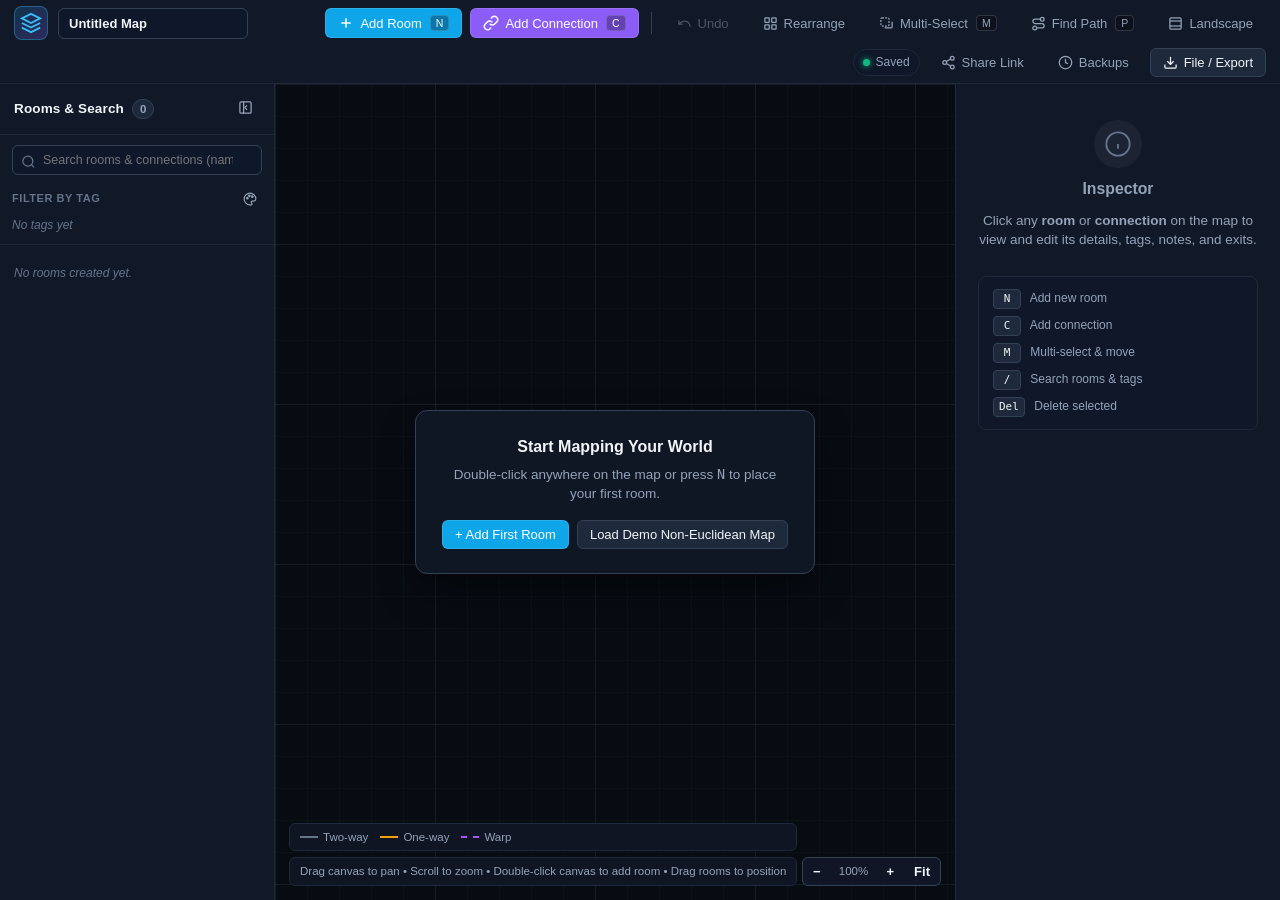
==== commit 5be0ca38: "Add Default reset swatch and Rainbow color option to Tag Colors dialog" ====
--- a/non-euclidean-mapper/index.html
+++ b/non-euclidean-mapper/index.html
@@ -666,6 +666,70 @@
   border-color: var(--tag-color);
   color: #fff;
   box-shadow: 0 0 0 1px rgba(255, 255, 255, 0.35) inset;
+}
+
+.tag-pill.tag-rainbow,
+.mini-tag.tag-rainbow,
+.chip-btn.tag-rainbow {
+  background: linear-gradient(
+    135deg,
+    rgba(239, 68, 68, 0.28) 0%,
+    rgba(249, 115, 22, 0.28) 20%,
+    rgba(234, 179, 8, 0.28) 40%,
+    rgba(16, 185, 129, 0.28) 60%,
+    rgba(6, 182, 212, 0.28) 80%,
+    rgba(139, 92, 246, 0.28) 100%
+  );
+  border: 1px solid rgba(192, 132, 252, 0.65);
+  color: #f8fafc;
+}
+
+.tag-pill.tag-rainbow:hover,
+.chip-btn.tag-rainbow:hover {
+  background: linear-gradient(
+    135deg,
+    rgba(239, 68, 68, 0.42) 0%,
+    rgba(249, 115, 22, 0.42) 20%,
+    rgba(234, 179, 8, 0.42) 40%,
+    rgba(16, 185, 129, 0.42) 60%,
+    rgba(6, 182, 212, 0.42) 80%,
+    rgba(139, 92, 246, 0.42) 100%
+  );
+}
+
+.tag-pill.tag-rainbow.active {
+  background: linear-gradient(
+    135deg,
+    #ef4444 0%,
+    #f97316 20%,
+    #eab308 40%,
+    #10b981 60%,
+    #06b6d4 80%,
+    #8b5cf6 100%
+  );
+  border-color: #f8fafc;
+  color: #fff;
+  box-shadow: 0 0 0 1px rgba(255, 255, 255, 0.4) inset;
+}
+
+.color-swatch.default-tag-swatch {
+  background: rgba(56, 189, 248, 0.16);
+  border: 1.5px dashed rgba(56, 189, 248, 0.65);
+  color: #7dd3fc;
+  display: inline-flex;
+  align-items: center;
+  justify-content: center;
+  font-size: 9.5px;
+  font-weight: 700;
+  width: auto;
+  padding: 0 7px;
+  border-radius: 999px;
+}
+
+.color-swatch.default-tag-swatch.active {
+  border-style: solid;
+  border-color: #fff;
+  background: rgba(56, 189, 248, 0.28);
 }
 
 .section-label-actions {
@@ -2868,6 +2932,20 @@
               <stop offset="60%" stop-color="#10b981" />
               <stop offset="80%" stop-color="#06b6d4" />
               <stop offset="100%" stop-color="#8b5cf6" />
+            </linearGradient>
+            <!-- Horizontal rainbow gradient for SVG tag badges -->
+            <linearGradient id="rainbow-tag-bg-gradient" x1="0%" y1="0%" x2="100%" y2="100%">
+              <stop offset="0%" stop-color="#ef4444" stop-opacity="0.34" />
+              <stop offset="20%" stop-color="#f97316" stop-opacity="0.34" />
+              <stop offset="40%" stop-color="#eab308" stop-opacity="0.34" />
+              <stop offset="60%" stop-color="#10b981" stop-opacity="0.34" />
+              <stop offset="80%" stop-color="#06b6d4" stop-opacity="0.34" />
+              <stop offset="100%" stop-color="#8b5cf6" stop-opacity="0.34" />
+            </linearGradient>
+            <linearGradient id="rainbow-tag-stroke-gradient" x1="0%" y1="0%" x2="100%" y2="0%">
+              <stop offset="0%" stop-color="#ef4444" stop-opacity="0.85" />
+              <stop offset="50%" stop-color="#10b981" stop-opacity="0.85" />
+              <stop offset="100%" stop-color="#8b5cf6" stop-opacity="0.85" />
             </linearGradient>
           </defs>
 
@@ -3507,7 +3585,7 @@
             <div id="tag-color-swatches" class="color-swatch-row"></div>
             <div class="hex-color-input-row">
               <input id="tag-color-picker" type="color" class="color-wheel-input" value="#0ea5e9" title="Pick custom color" />
-              <input id="tag-color-hex-input" type="text" class="hex-text-input" placeholder="#RRGGBB" maxlength="7" />
+              <input id="tag-color-hex-input" type="text" class="hex-text-input" placeholder="#RRGGBB, rainbow, or default" maxlength="12" />
               <button id="btn-tag-color-apply-hex" type="button" class="btn btn-secondary btn-xs">Use</button>
             </div>
           </div>
@@ -3651,6 +3729,19 @@
                     <stop offset="60%" stop-color="#10b981" />
                     <stop offset="80%" stop-color="#06b6d4" />
                     <stop offset="100%" stop-color="#8b5cf6" />
+                  </linearGradient>
+                  <linearGradient id="nested-rainbow-tag-bg-gradient" x1="0%" y1="0%" x2="100%" y2="100%">
+                    <stop offset="0%" stop-color="#ef4444" stop-opacity="0.34" />
+                    <stop offset="20%" stop-color="#f97316" stop-opacity="0.34" />
+                    <stop offset="40%" stop-color="#eab308" stop-opacity="0.34" />
+                    <stop offset="60%" stop-color="#10b981" stop-opacity="0.34" />
+                    <stop offset="80%" stop-color="#06b6d4" stop-opacity="0.34" />
+                    <stop offset="100%" stop-color="#8b5cf6" stop-opacity="0.34" />
+                  </linearGradient>
+                  <linearGradient id="nested-rainbow-tag-stroke-gradient" x1="0%" y1="0%" x2="100%" y2="0%">
+                    <stop offset="0%" stop-color="#ef4444" stop-opacity="0.85" />
+                    <stop offset="50%" stop-color="#10b981" stop-opacity="0.85" />
+                    <stop offset="100%" stop-color="#8b5cf6" stop-opacity="0.85" />
                   </linearGradient>
                   <marker id="nested-arrow-search-match" viewBox="0 0 12 12" refX="9" refY="6" markerWidth="8" markerHeight="8" orient="auto-start-reverse">
                     <path d="M 1 2 L 10 6 L 1 10 z" fill="#10b981" />
@@ -4422,9 +4513,11 @@
 
   // ==================== GLOBAL TAG COLORS ====================
   /**
-   * Tag colors are stored map-wide in `appState.mapDisplayConfig.tagColors` ({ [tag]: "#rrggbb" }).
-   * Older saves without this field simply have no colored tags.
+   * Tag colors are stored map-wide in `appState.mapDisplayConfig.tagColors` ({ [tag]: "#rrggbb" | "rainbow" }).
+   * Older saves without this field simply have no colored tags (default blue-ish tag style).
    */
+  const DEFAULT_TAG_COLOR = "default";
+
   function getTagColorsMap() {
     if (!appState || !appState.mapDisplayConfig) return {};
     if (!appState.mapDisplayConfig.tagColors || typeof appState.mapDisplayConfig.tagColors !== "object") {
@@ -4437,12 +4530,16 @@
     if (!tag || !appState || !appState.mapDisplayConfig) return null;
     const map = appState.mapDisplayConfig.tagColors;
     if (!map || !Object.prototype.hasOwnProperty.call(map, tag)) return null;
-    return normalizeHexColor(map[tag]);
+    return normalizeRoomColor(map[tag]);
   }
 
   function setTagColor(tag, color) {
     const map = getTagColorsMap();
-    const norm = normalizeHexColor(color);
+    if (!color || String(color).trim().toLowerCase() === DEFAULT_TAG_COLOR) {
+      delete map[tag];
+      return;
+    }
+    const norm = normalizeRoomColor(color);
     if (norm) map[tag] = norm;
     else delete map[tag];
   }
@@ -4465,6 +4562,7 @@
   }
 
   function getTagColorCssVars(color) {
+    if (!color || color === DEFAULT_TAG_COLOR || color === RAINBOW_COLOR) return "";
     return (
       `--tag-color: ${color}; --tag-bg: ${hexToRgba(color, 0.2)}; ` +
       `--tag-bg-hover: ${hexToRgba(color, 0.32)}; --tag-border: ${hexToRgba(color, 0.6)}; ` +
@@ -4475,7 +4573,10 @@
   /** Applies the global tag color (if any) to an HTML tag chip element. */
   function applyTagColorToEl(el, tag) {
     const c = getTagColor(tag);
-    if (el && c) {
+    if (!el || !c) return el;
+    if (c === RAINBOW_COLOR) {
+      el.classList.add("tag-rainbow");
+    } else {
       el.classList.add("tag-colored");
       el.style.cssText += getTagColorCssVars(c);
     }
@@ -4485,13 +4586,15 @@
   /** Returns { cls, style } fragments for building tag chips via HTML template strings. */
   function tagColorAttrs(tag) {
     const c = getTagColor(tag);
-    return c ? { cls: " tag-colored", style: ` style="${getTagColorCssVars(c)}"` } : { cls: "", style: "" };
+    if (!c) return { cls: "", style: "" };
+    if (c === RAINBOW_COLOR) return { cls: " tag-rainbow", style: "" };
+    return { cls: " tag-colored", style: ` style="${getTagColorCssVars(c)}"` };
   }
 
   function getUsedTagColors() {
     const seen = new Set();
     for (const c of Object.values(getTagColorsMap())) {
-      const norm = normalizeHexColor(c);
+      const norm = normalizeRoomColor(c);
       if (norm) seen.add(norm);
     }
     return Array.from(seen);
@@ -4506,7 +4609,7 @@
       ? Object.entries(raw)
       : [];
     for (const [tag, color] of entries) {
-      const norm = normalizeHexColor(String(color ?? ""));
+      const norm = normalizeRoomColor(String(color ?? ""));
       const tagStr = String(tag ?? "").trim();
       if (tagStr && norm) out[tagStr] = norm;
     }
@@ -5827,7 +5930,19 @@
           class: "room-tag-badge-text",
         });
         const tagColor = getTagColor(t);
-        if (tagColor) {
+        if (tagColor === RAINBOW_COLOR) {
+          tagRect.setAttribute(
+            "fill",
+            isNestedPicker ? "url(#nested-rainbow-tag-bg-gradient)" : "url(#rainbow-tag-bg-gradient)"
+          );
+          tagRect.setAttribute(
+            "stroke",
+            isNestedPicker
+              ? "url(#nested-rainbow-tag-stroke-gradient)"
+              : "url(#rainbow-tag-stroke-gradient)"
+          );
+          tagTxt.style.fill = "#f8fafc";
+        } else if (tagColor) {
           tagRect.style.fill = hexToRgba(tagColor, 0.24);
           tagRect.style.stroke = hexToRgba(tagColor, 0.7);
           tagTxt.style.fill = mixHexWithWhite(tagColor, 0.45);
@@ -7464,7 +7579,7 @@
 
   // ==================== TAG COLORS MODAL ====================
   const tagColorModalState = {
-    color: ROOM_COLORS[0],
+    color: DEFAULT_TAG_COLOR,
     selected: new Set(),
     search: "",
   };
@@ -7478,19 +7593,22 @@
   }
 
   function getTagColorSwatchOptions() {
-    const seen = new Set();
-    const list = [];
+    const seen = new Set([DEFAULT_TAG_COLOR]);
+    const list = [DEFAULT_TAG_COLOR]; // First selection is always Default (resets to usual blue-ish color)
     const add = (c) => {
-      const norm = normalizeHexColor(c);
+      const norm = normalizeRoomColor(c);
       if (norm && !seen.has(norm)) {
         seen.add(norm);
         list.push(norm);
       }
     };
-    getUsedTagColors().forEach(add); // existing tag colors first
+    getUsedTagColors().forEach(add); // existing tag colors
     ROOM_COLORS.forEach(add);
+    add(RAINBOW_COLOR); // Rainbow option just like nodes
     appState.rooms.forEach((r) => add(r.color));
-    add(tagColorModalState.color);
+    if (tagColorModalState.color && tagColorModalState.color !== DEFAULT_TAG_COLOR) {
+      add(tagColorModalState.color);
+    }
     return list;
   }
 
@@ -7505,7 +7623,7 @@
     const firstColored = Array.from(tagColorModalState.selected)
       .map((t) => getTagColor(t))
       .find(Boolean);
-    tagColorModalState.color = firstColored || getUsedTagColors()[0] || ROOM_COLORS[0];
+    tagColorModalState.color = firstColored || DEFAULT_TAG_COLOR;
 
     const searchInput = document.getElementById("tag-color-search");
     if (searchInput) searchInput.value = "";
@@ -7520,7 +7638,7 @@
   function renderTagColorModal() {
     const modal = document.getElementById("modal-tag-colors");
     if (!modal || modal.classList.contains("hidden")) return;
-    const color = tagColorModalState.color;
+    const color = tagColorModalState.color || DEFAULT_TAG_COLOR;
 
     // Color picker area
     const swatchWrap = document.getElementById("tag-color-swatches");
@@ -7529,9 +7647,23 @@
     for (const c of getTagColorSwatchOptions()) {
       const btn = document.createElement("button");
       btn.type = "button";
-      btn.className = "color-swatch" + (c === color ? " active" : "") + (usedColors.has(c) ? " used-by-tag" : "");
-      btn.style.background = c;
-      btn.title = usedColors.has(c) ? `${c} (used by a tag)` : c;
+      const isDefault = c === DEFAULT_TAG_COLOR;
+      const isRainbow = c === RAINBOW_COLOR;
+      btn.className =
+        "color-swatch" +
+        (c === color ? " active" : "") +
+        (isDefault ? " default-tag-swatch" : "") +
+        (isRainbow ? " rainbow" : "") +
+        (!isDefault && usedColors.has(c) ? " used-by-tag" : "");
+      if (isDefault) {
+        btn.textContent = "Default";
+        btn.title = "Default (Reset to standard blue tag color)";
+      } else if (isRainbow) {
+        btn.title = usedColors.has(c) ? "Rainbow (used by a tag)" : "Rainbow";
+      } else {
+        btn.style.background = c;
+        btn.title = usedColors.has(c) ? `${c} (used by a tag)` : c;
+      }
       btn.addEventListener("click", () => {
         tagColorModalState.color = c;
         renderTagColorModal();
@@ -7539,14 +7671,28 @@
       swatchWrap.appendChild(btn);
     }
     const picker = document.getElementById("tag-color-picker");
-    if (picker && document.activeElement !== picker) picker.value = color;
+    if (picker && document.activeElement !== picker && color !== DEFAULT_TAG_COLOR && color !== RAINBOW_COLOR) {
+      picker.value = color;
+    }
     const hexInput = document.getElementById("tag-color-hex-input");
-    if (hexInput && document.activeElement !== hexInput) hexInput.value = color;
+    if (hexInput && document.activeElement !== hexInput) {
+      hexInput.value = color;
+    }
 
     const preview = document.getElementById("tag-color-preview");
     if (preview) {
-      preview.style.cssText = getTagColorCssVars(color);
-      preview.textContent = color;
+      preview.className = "tag-pill";
+      preview.style.cssText = "";
+      if (color === DEFAULT_TAG_COLOR) {
+        preview.textContent = "#default";
+      } else if (color === RAINBOW_COLOR) {
+        preview.classList.add("tag-rainbow");
+        preview.textContent = "#rainbow";
+      } else {
+        preview.classList.add("tag-colored");
+        preview.style.cssText = getTagColorCssVars(color);
+        preview.textContent = color;
+      }
     }
 
     // Tag list
@@ -7572,7 +7718,7 @@
         <input type="checkbox" ${isChecked ? "checked" : ""} />
         <span class="tag-pill${tc.cls}"${tc.style}>#${escapeHtml(tag)}</span>
         <span class="tag-color-row-meta">${counts.get(tag)} room${counts.get(tag) === 1 ? "" : "s"}${
-          current ? ` &middot; <code>${current}</code>` : " &middot; no color"
+          current ? ` &middot; <code>${escapeHtml(current)}</code>` : " &middot; default"
         }</span>
         <button type="button" class="btn btn-xs btn-ghost tag-color-row-apply" title="Apply current color to #${escapeHtml(
           tag
@@ -7603,12 +7749,13 @@
   function applyColorToTags(tags, color) {
     if (!tags || tags.length === 0) return;
     pushUndoSnapshot();
-    for (const t of tags) setTagColor(t, color);
+    const isDefault = !color || color === DEFAULT_TAG_COLOR;
+    for (const t of tags) setTagColor(t, isDefault ? null : color);
     saveStateToLocal();
     renderAll();
     renderTagColorModal();
     const label = tags.length === 1 ? `#${tags[0]}` : `${tags.length} tags`;
-    showToast(color ? `Colored ${label} ${color}` : `Removed color from ${label}`);
+    showToast(isDefault ? `Reset ${label} to default color` : `Colored ${label} ${color}`);
   }
 
   function bindTagColorModalEvents() {
@@ -7627,9 +7774,15 @@
     document.getElementById("btn-tag-color-done").addEventListener("click", closeTagColorModal);
 
     const applyHex = () => {
-      const norm = normalizeHexColor(document.getElementById("tag-color-hex-input").value);
+      const raw = (document.getElementById("tag-color-hex-input").value || "").trim().toLowerCase();
+      if (raw === DEFAULT_TAG_COLOR) {
+        tagColorModalState.color = DEFAULT_TAG_COLOR;
+        renderTagColorModal();
+        return;
+      }
+      const norm = normalizeRoomColor(raw);
       if (!norm) {
-        showToast("Enter a valid hex color like #38bdf8");
+        showToast("Enter a valid hex color like #38bdf8, 'rainbow', or 'default'");
         return;
       }
       tagColorModalState.color = norm;
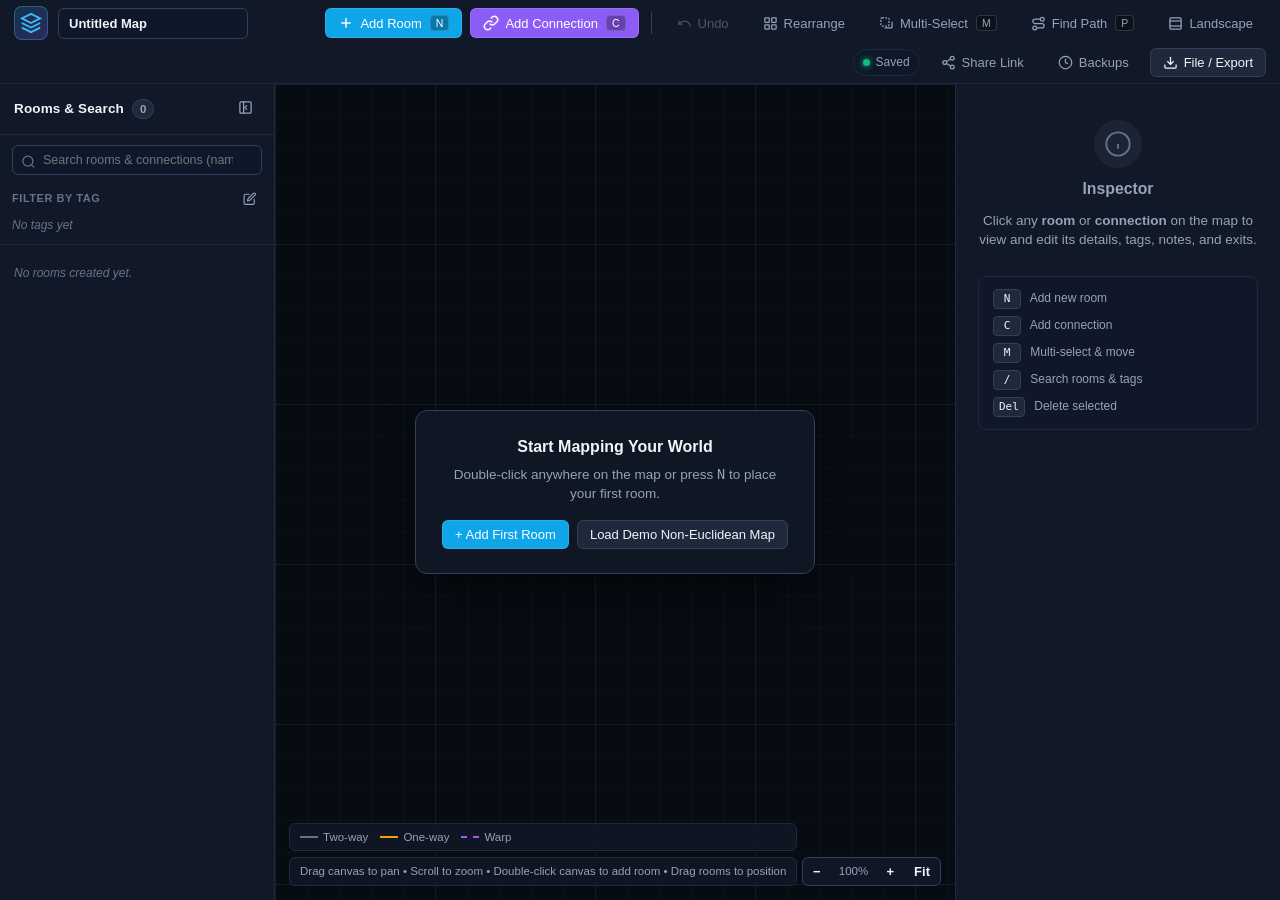
==== commit e5def50e: "Generalize Tag Colors into Edit Tags screen with pencil icon and mass tag renaming/merging" ====
--- a/non-euclidean-mapper/index.html
+++ b/non-euclidean-mapper/index.html
@@ -769,7 +769,6 @@
   border-radius: var(--radius-sm);
   background: var(--bg-input);
   border: 1px solid var(--border-subtle);
-  cursor: pointer;
   font-size: 12px;
 }
 
@@ -781,6 +780,23 @@
 .tag-color-row input[type="checkbox"] {
   width: auto;
   margin: 0;
+  cursor: pointer;
+}
+
+.tag-rename-input {
+  width: 145px;
+  min-width: 90px;
+  padding: 3px 7px;
+  font-size: 12px;
+  border-radius: 4px;
+  background: var(--bg-panel);
+  border: 1px solid var(--border-default);
+  color: var(--text-main);
+}
+
+.tag-rename-input.modified {
+  border-color: #facc15;
+  background: rgba(250, 204, 21, 0.08);
 }
 
 .tag-color-row-meta {
@@ -2868,12 +2884,10 @@
             <span class="section-label">Filter by Tag</span>
             <div class="section-label-actions">
               <button id="btn-clear-tag-filter" class="link-btn hidden">Clear</button>
-              <button id="btn-tag-colors-filter" type="button" class="icon-btn tag-palette-btn" aria-label="Tag Colors" data-tooltip="Tag Colors" title="Color tags">
-                <svg width="14" height="14" viewBox="0 0 24 24" fill="none" stroke="currentColor" stroke-width="2" stroke-linecap="round" stroke-linejoin="round">
-                  <path d="M12 22a10 10 0 1 1 10-10c0 2.5-2 3.5-4 3.5h-2a2 2 0 0 0-1.5 3.3A1.9 1.9 0 0 1 12 22z"></path>
-                  <circle cx="7.5" cy="10.5" r="1.3" fill="currentColor"></circle>
-                  <circle cx="11" cy="6.5" r="1.3" fill="currentColor"></circle>
-                  <circle cx="16" cy="8" r="1.3" fill="currentColor"></circle>
+              <button id="btn-tag-colors-filter" type="button" class="icon-btn tag-palette-btn" aria-label="Edit Tags" data-tooltip="Edit Tags" title="Edit tags (rename, merge, or color)">
+                <svg width="13.5" height="13.5" viewBox="0 0 24 24" fill="none" stroke="currentColor" stroke-width="2" stroke-linecap="round" stroke-linejoin="round">
+                  <path d="M11 4H4a2 2 0 0 0-2 2v14a2 2 0 0 0 2 2h14a2 2 0 0 0 2-2v-7"></path>
+                  <path d="M18.5 2.5a2.121 2.121 0 0 1 3 3L12 15l-4 1 1-4 9.5-9.5z"></path>
                 </svg>
               </button>
             </div>
@@ -3154,12 +3168,10 @@
             <div class="form-group">
               <div class="section-label-row" style="margin-bottom: 0;">
                 <label for="edit-room-tags-input">Tags</label>
-                <button id="btn-tag-colors-room" type="button" class="icon-btn tag-palette-btn" aria-label="Tag Colors" data-tooltip="Tag Colors" title="Color this room's tags">
-                  <svg width="14" height="14" viewBox="0 0 24 24" fill="none" stroke="currentColor" stroke-width="2" stroke-linecap="round" stroke-linejoin="round">
-                    <path d="M12 22a10 10 0 1 1 10-10c0 2.5-2 3.5-4 3.5h-2a2 2 0 0 0-1.5 3.3A1.9 1.9 0 0 1 12 22z"></path>
-                    <circle cx="7.5" cy="10.5" r="1.3" fill="currentColor"></circle>
-                    <circle cx="11" cy="6.5" r="1.3" fill="currentColor"></circle>
-                    <circle cx="16" cy="8" r="1.3" fill="currentColor"></circle>
+                <button id="btn-tag-colors-room" type="button" class="icon-btn tag-palette-btn" aria-label="Edit Tags" data-tooltip="Edit Tags" title="Edit tags (rename, merge, or color)">
+                  <svg width="13.5" height="13.5" viewBox="0 0 24 24" fill="none" stroke="currentColor" stroke-width="2" stroke-linecap="round" stroke-linejoin="round">
+                    <path d="M11 4H4a2 2 0 0 0-2 2v14a2 2 0 0 0 2 2h14a2 2 0 0 0 2-2v-7"></path>
+                    <path d="M18.5 2.5a2.121 2.121 0 0 1 3 3L12 15l-4 1 1-4 9.5-9.5z"></path>
                   </svg>
                 </button>
               </div>
@@ -3567,32 +3579,44 @@
       </div>
     </div>
 
-    <!-- MODAL 1C: Tag Colors -->
+    <!-- MODAL 1C: Edit Tags (Colors & Mass Rename / Merge) -->
     <div id="modal-tag-colors" class="modal-backdrop hidden" role="dialog" aria-modal="true" aria-labelledby="modal-tag-colors-title">
-      <div class="modal-card">
+      <div class="modal-card modal-wide">
         <div class="modal-header">
-          <h3 id="modal-tag-colors-title">Tag Colors</h3>
+          <h3 id="modal-tag-colors-title">Edit Tags</h3>
           <button id="btn-close-tag-colors" type="button" class="icon-btn">&times;</button>
         </div>
         <div class="modal-body">
-          <p class="modal-desc">Pick a color, check one or more tags, then apply. Tag colors show everywhere the tag is used.</p>
+          <p class="modal-desc">
+            Rename tags globally across all rooms (or merge multiple selected tags into a single tag name), and customize global tag colors.
+          </p>
 
           <div class="form-group">
             <div class="section-label-row" style="margin-bottom: 0;">
-              <label>Color</label>
-              <span id="tag-color-preview" class="tag-pill tag-colored">#0ea5e9</span>
+              <label>Tag Color</label>
+              <span id="tag-color-preview" class="tag-pill">#default</span>
             </div>
             <div id="tag-color-swatches" class="color-swatch-row"></div>
             <div class="hex-color-input-row">
               <input id="tag-color-picker" type="color" class="color-wheel-input" value="#0ea5e9" title="Pick custom color" />
               <input id="tag-color-hex-input" type="text" class="hex-text-input" placeholder="#RRGGBB, rainbow, or default" maxlength="12" />
               <button id="btn-tag-color-apply-hex" type="button" class="btn btn-secondary btn-xs">Use</button>
+              <button id="btn-tag-color-apply" type="button" class="btn btn-primary btn-xs" style="margin-left: auto;">Apply Color to Selected</button>
+              <button id="btn-tag-color-clear" type="button" class="btn btn-ghost btn-xs">Reset Color</button>
             </div>
           </div>
 
           <div class="form-group">
+            <label for="tag-mass-rename-input">Mass Rename / Merge Selected Tags Into</label>
+            <div class="hex-color-input-row">
+              <input id="tag-mass-rename-input" type="text" placeholder="New tag name for checked tags (e.g. locked-door)..." autocomplete="off" style="flex: 1;" />
+              <button id="btn-tag-mass-rename" type="button" class="btn btn-secondary btn-sm" disabled>Rename Selected</button>
+            </div>
+          </div>
+
+          <div class="form-group">
             <div class="section-label-row" style="margin-bottom: 0;">
-              <label>Tags (<span id="tag-color-selected-count">0</span> selected)</label>
+              <label>Tags (<span id="tag-color-selected-count">0</span> selected &middot; <span id="tag-pending-rename-count">0</span> edited names)</label>
               <div class="custody-bulk-btns">
                 <button id="btn-tag-color-select-all" type="button" class="btn btn-xs btn-ghost">Select All</button>
                 <button id="btn-tag-color-select-none" type="button" class="btn btn-xs btn-ghost">None</button>
@@ -3603,9 +3627,8 @@
           </div>
 
           <div class="modal-footer">
-            <button id="btn-tag-color-clear" type="button" class="btn btn-ghost">Remove Color</button>
+            <button id="btn-tag-save-renames" type="button" class="btn btn-primary hidden">Save Renamed Tags</button>
             <button id="btn-tag-color-done" type="button" class="btn btn-secondary">Done</button>
-            <button id="btn-tag-color-apply" type="button" class="btn btn-primary">Apply to Selected</button>
           </div>
         </div>
       </div>
@@ -7577,10 +7600,11 @@
     forkModalState.parentRoomId = null;
   }
 
-  // ==================== TAG COLORS MODAL ====================
+  // ==================== EDIT TAGS MODAL (COLORS & MASS RENAME) ====================
   const tagColorModalState = {
     color: DEFAULT_TAG_COLOR,
     selected: new Set(),
+    pendingRenames: new Map(), // oldTag -> newTagDraft
     search: "",
   };
 
@@ -7619,6 +7643,7 @@
       return;
     }
     tagColorModalState.selected = new Set(preselectTags.filter((t) => counts.has(t)));
+    tagColorModalState.pendingRenames = new Map();
     tagColorModalState.search = "";
     const firstColored = Array.from(tagColorModalState.selected)
       .map((t) => getTagColor(t))
@@ -7627,12 +7652,150 @@
 
     const searchInput = document.getElementById("tag-color-search");
     if (searchInput) searchInput.value = "";
+    const massRenameInput = document.getElementById("tag-mass-rename-input");
+    if (massRenameInput) massRenameInput.value = "";
     document.getElementById("modal-tag-colors").classList.remove("hidden");
     renderTagColorModal();
   }
 
   function closeTagColorModal() {
     document.getElementById("modal-tag-colors").classList.add("hidden");
+  }
+
+  /**
+   * Applies a map of tag renames ({ oldTag -> newTag }) globally across all rooms,
+   * tagColors, and activeTagFilters. Supports merging multiple tags into the same target name.
+   */
+  function applyTagRenamesMap(renameEntries) {
+    const validPairs = [];
+    for (const [oldTag, rawNew] of renameEntries) {
+      const cleanNew = String(rawNew ?? "")
+        .trim()
+        .replace(/^#/, "");
+      if (oldTag && cleanNew && cleanNew !== oldTag) {
+        validPairs.push([oldTag, cleanNew]);
+      }
+    }
+    if (validPairs.length === 0) return 0;
+
+    pushUndoSnapshot();
+    const renameMap = new Map(validPairs);
+    const colorsMap = getTagColorsMap();
+
+    // Carry over tag colors from renamed tags if the destination tag doesn't already have a color
+    for (const [oldTag, newTag] of renameMap.entries()) {
+      const oldColor = colorsMap[oldTag];
+      if (oldColor && !colorsMap[newTag]) {
+        colorsMap[newTag] = oldColor;
+      }
+      delete colorsMap[oldTag];
+    }
+
+    // Update all rooms' tag arrays (preserving order and deduplicating when merging)
+    let roomsUpdated = 0;
+    for (const room of appState.rooms) {
+      if (!Array.isArray(room.tags) || room.tags.length === 0) continue;
+      let changed = false;
+      const nextTags = [];
+      const seen = new Set();
+      for (const t of room.tags) {
+        const mapped = renameMap.has(t) ? renameMap.get(t) : t;
+        if (mapped !== t) changed = true;
+        if (!seen.has(mapped)) {
+          seen.add(mapped);
+          nextTags.push(mapped);
+        } else {
+          changed = true;
+        }
+      }
+      if (changed) {
+        room.tags = nextTags;
+        roomsUpdated++;
+      }
+    }
+
+    // Update active tag filters and modal selection
+    for (const [oldTag, newTag] of renameMap.entries()) {
+      if (activeTagFilters.has(oldTag)) {
+        activeTagFilters.delete(oldTag);
+        activeTagFilters.add(newTag);
+      }
+      if (tagColorModalState.selected.has(oldTag)) {
+        tagColorModalState.selected.delete(oldTag);
+        tagColorModalState.selected.add(newTag);
+      }
+      tagColorModalState.pendingRenames.delete(oldTag);
+    }
+
+    saveStateToLocal();
+    renderAll();
+    renderTagColorModal();
+
+    if (validPairs.length === 1) {
+      const [fromT, toT] = validPairs[0];
+      showToast(`Renamed #${fromT} → #${toT} (${roomsUpdated} room${roomsUpdated === 1 ? "" : "s"})`);
+    } else {
+      const uniqueTargets = new Set(validPairs.map((p) => p[1]));
+      if (uniqueTargets.size === 1) {
+        const targetName = Array.from(uniqueTargets)[0];
+        showToast(
+          `Merged ${validPairs.length} tags into #${targetName} (${roomsUpdated} room${
+            roomsUpdated === 1 ? "" : "s"
+          })`
+        );
+      } else {
+        showToast(
+          `Renamed ${validPairs.length} tags across ${roomsUpdated} room${roomsUpdated === 1 ? "" : "s"}`
+        );
+      }
+    }
+    return validPairs.length;
+  }
+
+  function updateEditTagsFooterAndCounts() {
+    const selCount = tagColorModalState.selected.size;
+    const selCountEl = document.getElementById("tag-color-selected-count");
+    if (selCountEl) selCountEl.textContent = String(selCount);
+
+    let pendingCount = 0;
+    for (const [oldTag, draft] of tagColorModalState.pendingRenames.entries()) {
+      const clean = String(draft ?? "")
+        .trim()
+        .replace(/^#/, "");
+      if (clean && clean !== oldTag) pendingCount++;
+    }
+    const pendingCountEl = document.getElementById("tag-pending-rename-count");
+    if (pendingCountEl) pendingCountEl.textContent = String(pendingCount);
+
+    const saveRenamesBtn = document.getElementById("btn-tag-save-renames");
+    if (saveRenamesBtn) {
+      saveRenamesBtn.classList.toggle("hidden", pendingCount === 0);
+      saveRenamesBtn.textContent = `Save ${pendingCount} Renamed Tag${pendingCount === 1 ? "" : "s"}`;
+    }
+
+    const applyBtn = document.getElementById("btn-tag-color-apply");
+    if (applyBtn) {
+      applyBtn.disabled = selCount === 0;
+      applyBtn.textContent =
+        selCount > 0 ? `Apply Color to ${selCount} Tag${selCount === 1 ? "" : "s"}` : "Apply Color to Selected";
+    }
+    const clearBtn = document.getElementById("btn-tag-color-clear");
+    if (clearBtn) {
+      clearBtn.disabled = !Array.from(tagColorModalState.selected).some((t) => getTagColor(t));
+    }
+
+    const massRenameInput = document.getElementById("tag-mass-rename-input");
+    const massRenameBtn = document.getElementById("btn-tag-mass-rename");
+    if (massRenameBtn) {
+      const targetVal = (massRenameInput ? massRenameInput.value : "").trim().replace(/^#/, "");
+      massRenameBtn.disabled = selCount === 0 || !targetVal;
+      massRenameBtn.textContent =
+        selCount > 1
+          ? `Merge ${selCount} Selected → ${targetVal ? "#" + targetVal : "..."}`
+          : selCount === 1
+          ? `Rename Selected → ${targetVal ? "#" + targetVal : "..."}`
+          : "Rename Selected";
+    }
   }
 
   function renderTagColorModal() {
@@ -7700,6 +7863,10 @@
     for (const t of Array.from(tagColorModalState.selected)) {
       if (!counts.has(t)) tagColorModalState.selected.delete(t);
     }
+    for (const t of Array.from(tagColorModalState.pendingRenames.keys())) {
+      if (!counts.has(t)) tagColorModalState.pendingRenames.delete(t);
+    }
+
     const q = tagColorModalState.search.trim().toLowerCase();
     const listEl = document.getElementById("tag-color-list");
     listEl.innerHTML = "";
@@ -7711,24 +7878,91 @@
     for (const tag of visibleTags) {
       const isChecked = tagColorModalState.selected.has(tag);
       const current = getTagColor(tag);
-      const row = document.createElement("label");
+      const draftName = tagColorModalState.pendingRenames.has(tag)
+        ? tagColorModalState.pendingRenames.get(tag)
+        : tag;
+      const isModifiedName =
+        draftName.trim().replace(/^#/, "") !== "" &&
+        draftName.trim().replace(/^#/, "") !== tag;
+
+      const row = document.createElement("div");
       row.className = "tag-color-row" + (isChecked ? " checked" : "");
       const tc = tagColorAttrs(tag);
       row.innerHTML = `
-        <input type="checkbox" ${isChecked ? "checked" : ""} />
-        <span class="tag-pill${tc.cls}"${tc.style}>#${escapeHtml(tag)}</span>
+        <input type="checkbox" class="tag-row-check" ${isChecked ? "checked" : ""} aria-label="Select #${escapeHtml(
+          tag
+        )}" />
+        <span class="tag-pill${tc.cls}"${tc.style} title="Click to toggle selection">#${escapeHtml(tag)}</span>
+        <input type="text" class="tag-rename-input${
+          isModifiedName ? " modified" : ""
+        }" value="${escapeHtml(draftName)}" placeholder="Rename tag..." aria-label="Rename #${escapeHtml(
+          tag
+        )}" title="Edit tag name (Enter to save, or edit multiple and click Save Renamed Tags)" />
         <span class="tag-color-row-meta">${counts.get(tag)} room${counts.get(tag) === 1 ? "" : "s"}${
           current ? ` &middot; <code>${escapeHtml(current)}</code>` : " &middot; default"
         }</span>
+        <button type="button" class="btn btn-xs btn-secondary tag-color-row-rename${
+          isModifiedName ? "" : " hidden"
+        }" title="Rename #${escapeHtml(tag)} now">Rename</button>
         <button type="button" class="btn btn-xs btn-ghost tag-color-row-apply" title="Apply current color to #${escapeHtml(
           tag
-        )} only">Apply</button>
+        )} only">Color</button>
       `;
-      row.querySelector("input").addEventListener("change", (e) => {
-        if (e.target.checked) tagColorModalState.selected.add(tag);
+
+      const checkboxEl = row.querySelector(".tag-row-check");
+      const pillEl = row.querySelector(".tag-pill");
+      const renameInputEl = row.querySelector(".tag-rename-input");
+      const renameBtnEl = row.querySelector(".tag-color-row-rename");
+
+      const toggleRowCheck = (checked) => {
+        if (checked) tagColorModalState.selected.add(tag);
         else tagColorModalState.selected.delete(tag);
-        renderTagColorModal();
+        row.classList.toggle("checked", checked);
+        checkboxEl.checked = checked;
+        updateEditTagsFooterAndCounts();
+      };
+
+      checkboxEl.addEventListener("change", (e) => {
+        toggleRowCheck(e.target.checked);
       });
+      pillEl.addEventListener("click", () => {
+        toggleRowCheck(!tagColorModalState.selected.has(tag));
+      });
+
+      renameInputEl.addEventListener("input", () => {
+        const val = renameInputEl.value;
+        const clean = val.trim().replace(/^#/, "");
+        if (clean && clean !== tag) {
+          tagColorModalState.pendingRenames.set(tag, val);
+          renameInputEl.classList.add("modified");
+          renameBtnEl.classList.remove("hidden");
+        } else {
+          tagColorModalState.pendingRenames.delete(tag);
+          renameInputEl.classList.remove("modified");
+          renameBtnEl.classList.add("hidden");
+        }
+        updateEditTagsFooterAndCounts();
+      });
+
+      renameInputEl.addEventListener("keydown", (e) => {
+        if (e.key === "Enter") {
+          e.preventDefault();
+          const clean = renameInputEl.value.trim().replace(/^#/, "");
+          if (clean && clean !== tag) {
+            applyTagRenamesMap([[tag, clean]]);
+          }
+        }
+      });
+
+      renameBtnEl.addEventListener("click", (e) => {
+        e.preventDefault();
+        e.stopPropagation();
+        const clean = renameInputEl.value.trim().replace(/^#/, "");
+        if (clean && clean !== tag) {
+          applyTagRenamesMap([[tag, clean]]);
+        }
+      });
+
       row.querySelector(".tag-color-row-apply").addEventListener("click", (e) => {
         e.preventDefault();
         e.stopPropagation();
@@ -7737,13 +7971,7 @@
       listEl.appendChild(row);
     }
 
-    const selCount = tagColorModalState.selected.size;
-    document.getElementById("tag-color-selected-count").textContent = String(selCount);
-    const applyBtn = document.getElementById("btn-tag-color-apply");
-    applyBtn.disabled = selCount === 0;
-    applyBtn.textContent = selCount > 0 ? `Apply to ${selCount} Tag${selCount === 1 ? "" : "s"}` : "Apply to Selected";
-    const clearBtn = document.getElementById("btn-tag-color-clear");
-    clearBtn.disabled = !Array.from(tagColorModalState.selected).some((t) => getTagColor(t));
+    updateEditTagsFooterAndCounts();
   }
 
   function applyColorToTags(tags, color) {
@@ -7771,7 +7999,45 @@
       });
     }
     document.getElementById("btn-close-tag-colors").addEventListener("click", closeTagColorModal);
-    document.getElementById("btn-tag-color-done").addEventListener("click", closeTagColorModal);
+    document.getElementById("btn-tag-color-done").addEventListener("click", () => {
+      if (tagColorModalState.pendingRenames.size > 0) {
+        applyTagRenamesMap(Array.from(tagColorModalState.pendingRenames.entries()));
+      }
+      closeTagColorModal();
+    });
+
+    const saveRenamesBtn = document.getElementById("btn-tag-save-renames");
+    if (saveRenamesBtn) {
+      saveRenamesBtn.addEventListener("click", () => {
+        applyTagRenamesMap(Array.from(tagColorModalState.pendingRenames.entries()));
+      });
+    }
+
+    const massRenameInput = document.getElementById("tag-mass-rename-input");
+    const massRenameBtn = document.getElementById("btn-tag-mass-rename");
+    const runMassRenameSelected = () => {
+      if (!massRenameInput) return;
+      const targetName = massRenameInput.value.trim().replace(/^#/, "");
+      if (!targetName || tagColorModalState.selected.size === 0) return;
+      const entries = Array.from(tagColorModalState.selected).map((oldTag) => [oldTag, targetName]);
+      const count = applyTagRenamesMap(entries);
+      if (count > 0) {
+        massRenameInput.value = "";
+        updateEditTagsFooterAndCounts();
+      }
+    };
+    if (massRenameInput) {
+      massRenameInput.addEventListener("input", updateEditTagsFooterAndCounts);
+      massRenameInput.addEventListener("keydown", (e) => {
+        if (e.key === "Enter") {
+          e.preventDefault();
+          runMassRenameSelected();
+        }
+      });
+    }
+    if (massRenameBtn) {
+      massRenameBtn.addEventListener("click", runMassRenameSelected);
+    }
 
     const applyHex = () => {
       const raw = (document.getElementById("tag-color-hex-input").value || "").trim().toLowerCase();
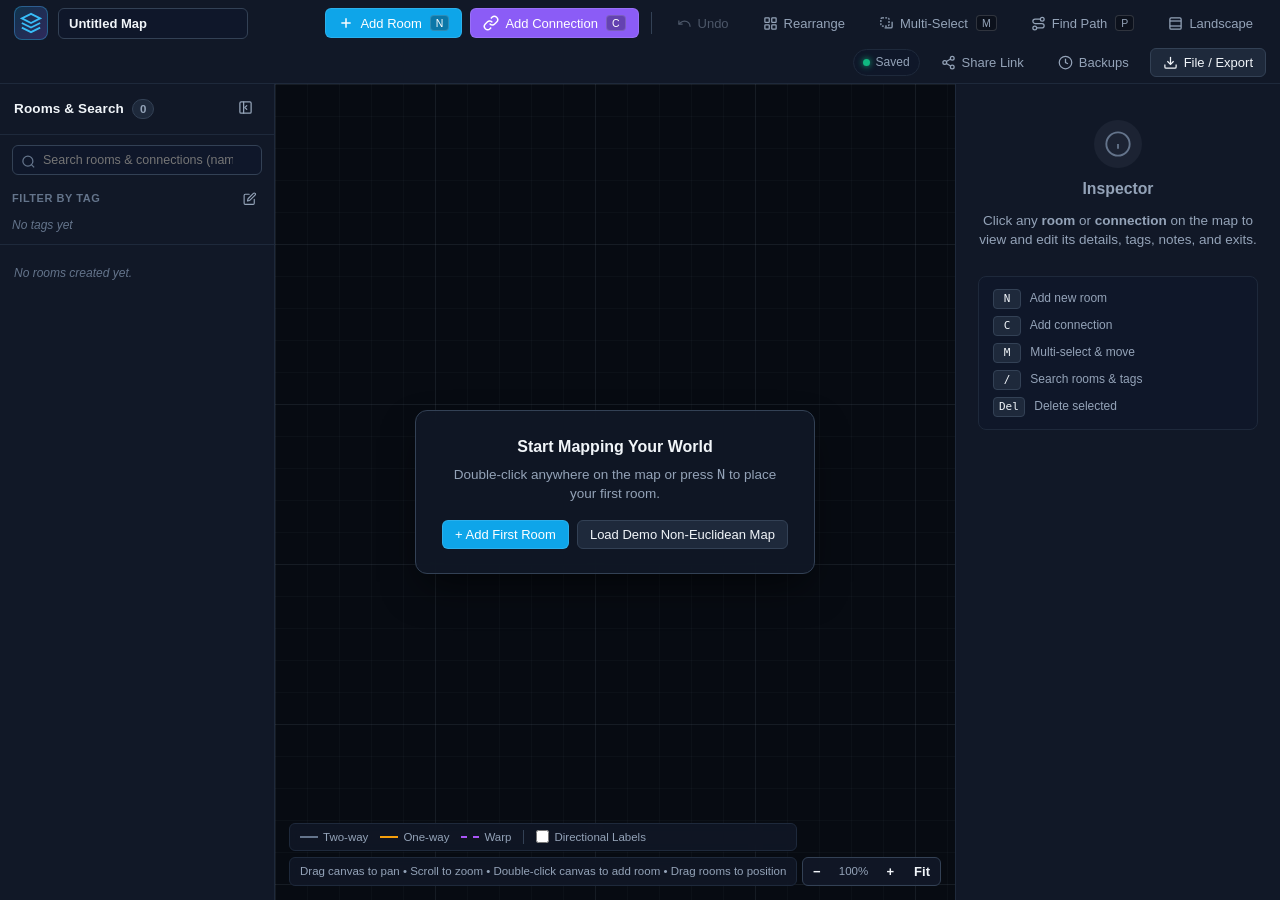
==== commit 6aa95f94: "Add persistent Directional Labels checkmark toggle in map legend" ====
--- a/non-euclidean-mapper/index.html
+++ b/non-euclidean-mapper/index.html
@@ -1384,6 +1384,37 @@
   display: inline-flex;
   align-items: center;
   gap: 12px;
+}
+
+.legend-pill {
+  pointer-events: auto;
+}
+
+.legend-sep {
+  width: 1px;
+  height: 14px;
+  background: var(--border-default);
+}
+
+.legend-checkbox-label {
+  display: inline-flex;
+  align-items: center;
+  gap: 5px;
+  cursor: pointer;
+  color: var(--text-secondary);
+  user-select: none;
+}
+
+.legend-checkbox-label:hover {
+  color: var(--text-main);
+}
+
+.legend-checkbox-label input[type="checkbox"] {
+  width: 13px;
+  height: 13px;
+  margin: 0;
+  accent-color: var(--primary);
+  cursor: pointer;
 }
 
 .legend-item {
@@ -3018,6 +3049,11 @@
             <span class="legend-item"><span class="legend-line twoway"></span> Two-way</span>
             <span class="legend-item"><span class="legend-line oneway"></span> One-way</span>
             <span class="legend-item"><span class="legend-line warp"></span> Warp</span>
+            <span class="legend-sep"></span>
+            <label class="legend-checkbox-label" title="Show or hide cardinal &amp; ordinal directional labels (N/S/E/W/NE/NW/SE/SW) on normal connections">
+              <input id="toggle-show-directional-labels" type="checkbox" />
+              <span>Directional Labels</span>
+            </label>
           </div>
           <div class="map-hint-pill">
             Drag canvas to pan • Scroll to zoom • Double-click canvas to add room • Drag rooms to position
@@ -4463,6 +4499,7 @@
   // ==================== CONSTANTS ====================
   const STORAGE_KEY_CURRENT = "non_euclidean_mapper_current_v1";
   const STORAGE_KEY_BACKUPS = "non_euclidean_mapper_backups_v1";
+  const STORAGE_KEY_PREFS = "non_euclidean_mapper_prefs_v1";
   const MAX_AUTO_BACKUPS = 25;
 
   const NODE_W = 168;
@@ -4646,6 +4683,39 @@
   let selectedConnectionId = null;
   let isMultiSelectMode = false;
   let multiSelectedRoomIds = new Set();
+
+  // User Preferences (persisted in localStorage)
+  let userPrefs = {
+    showDirectionalLabels: false, // false = hide N/S/E/W/NE/NW/SE/SW on normal connections by default
+  };
+
+  function loadUserPreferences() {
+    try {
+      const raw = localStorage.getItem(STORAGE_KEY_PREFS);
+      if (raw) {
+        const parsed = JSON.parse(raw);
+        if (parsed && typeof parsed === "object") {
+          if (typeof parsed.showDirectionalLabels === "boolean") {
+            userPrefs.showDirectionalLabels = parsed.showDirectionalLabels;
+          }
+        }
+      }
+    } catch (e) {
+      // ignore storage errors
+    }
+    const toggleEl = document.getElementById("toggle-show-directional-labels");
+    if (toggleEl) {
+      toggleEl.checked = Boolean(userPrefs.showDirectionalLabels);
+    }
+  }
+
+  function saveUserPreferences() {
+    try {
+      localStorage.setItem(STORAGE_KEY_PREFS, JSON.stringify(userPrefs));
+    } catch (e) {
+      // ignore storage errors
+    }
+  }
 
   // Search & Filter state (Priority 4)
   let searchQuery = "";
@@ -5778,12 +5848,13 @@
         g.appendChild(createSvgEl("path", pathAttrs));
       }
 
-      // Render Exit Label(s) (skip pure cardinal/ordinal directions on normal non-self-loops; Warps, Up/Down, and custom labels are shown)
+      // Render Exit Label(s) (skip pure cardinal/ordinal directions on normal non-self-loops unless userPrefs.showDirectionalLabels is enabled; Warps, Up/Down, and custom labels are always shown)
       const isSelfLoop = conn.fromRoomId === conn.toRoomId;
+      const showDir = Boolean(userPrefs.showDirectionalLabels);
       if (
         conn.label &&
         geom.fromLabelPos &&
-        (isSelfLoop || isWarp || !isCardinalOrOrdinalOnlyLabel(conn.label))
+        (showDir || isSelfLoop || isWarp || !isCardinalOrOrdinalOnlyLabel(conn.label))
       ) {
         const prefix = !conn.bidirectional ? "→ " : "";
         renderSvgLabelBadge(g, geom.fromLabelPos.x, geom.fromLabelPos.y, prefix + conn.label);
@@ -5792,7 +5863,7 @@
         conn.bidirectional &&
         conn.reverseLabel &&
         geom.toLabelPos &&
-        (isWarp || !isCardinalOrOrdinalOnlyLabel(conn.reverseLabel))
+        (showDir || isWarp || !isCardinalOrOrdinalOnlyLabel(conn.reverseLabel))
       ) {
         renderSvgLabelBadge(g, geom.toLabelPos.x, geom.toLabelPos.y, conn.reverseLabel);
       }
@@ -10545,9 +10616,22 @@
       appState = createEmptyMapState("Untitled Map");
     }
 
+    loadUserPreferences();
     bindEvents();
     bindTagColorModalEvents();
     bindFindPathModalEvents();
+
+    const dirLabelsToggle = document.getElementById("toggle-show-directional-labels");
+    if (dirLabelsToggle) {
+      dirLabelsToggle.addEventListener("change", (e) => {
+        userPrefs.showDirectionalLabels = Boolean(e.target.checked);
+        saveUserPreferences();
+        renderMainMap();
+        if (!document.getElementById("modal-add-connection")?.classList.contains("hidden")) {
+          renderConnectionModalUI();
+        }
+      });
+    }
 
     // Check if URL has a ?save=... parameter to auto-load
     const urlParams = new URLSearchParams(window.location.search);
